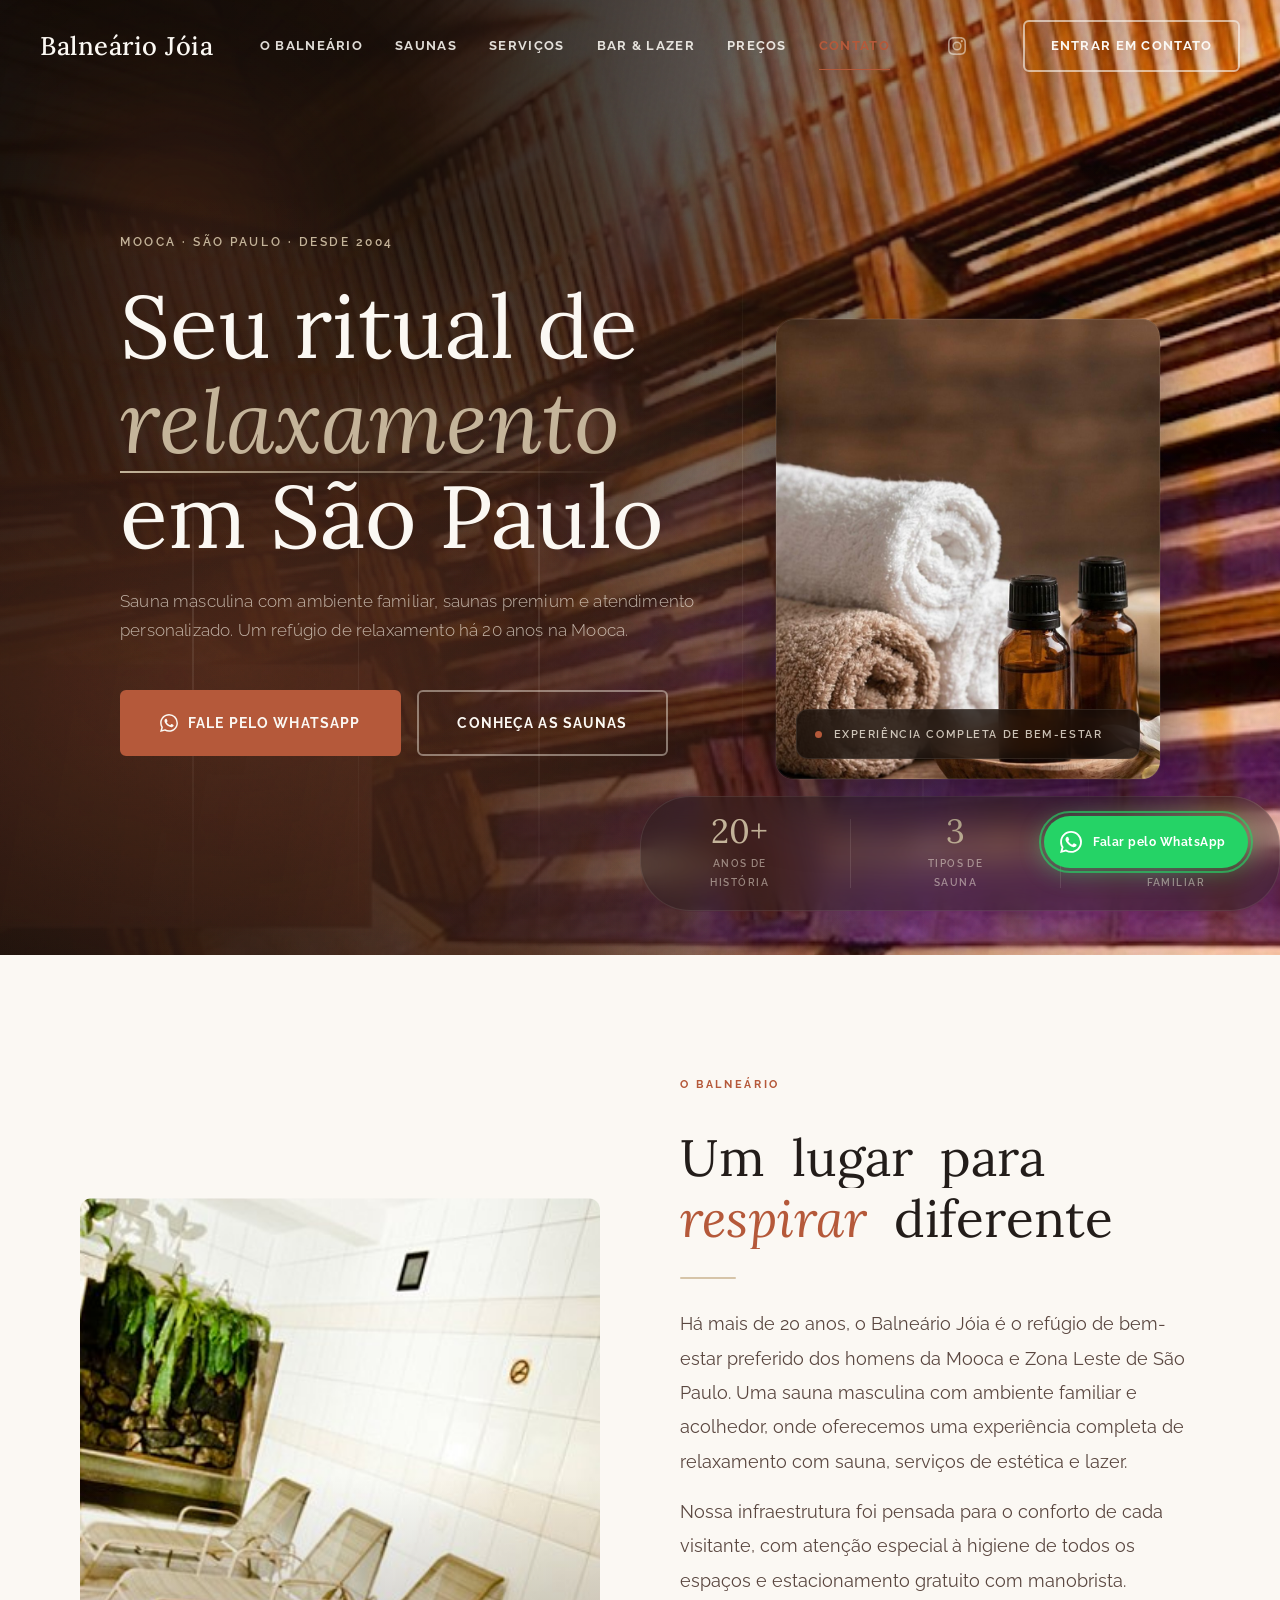
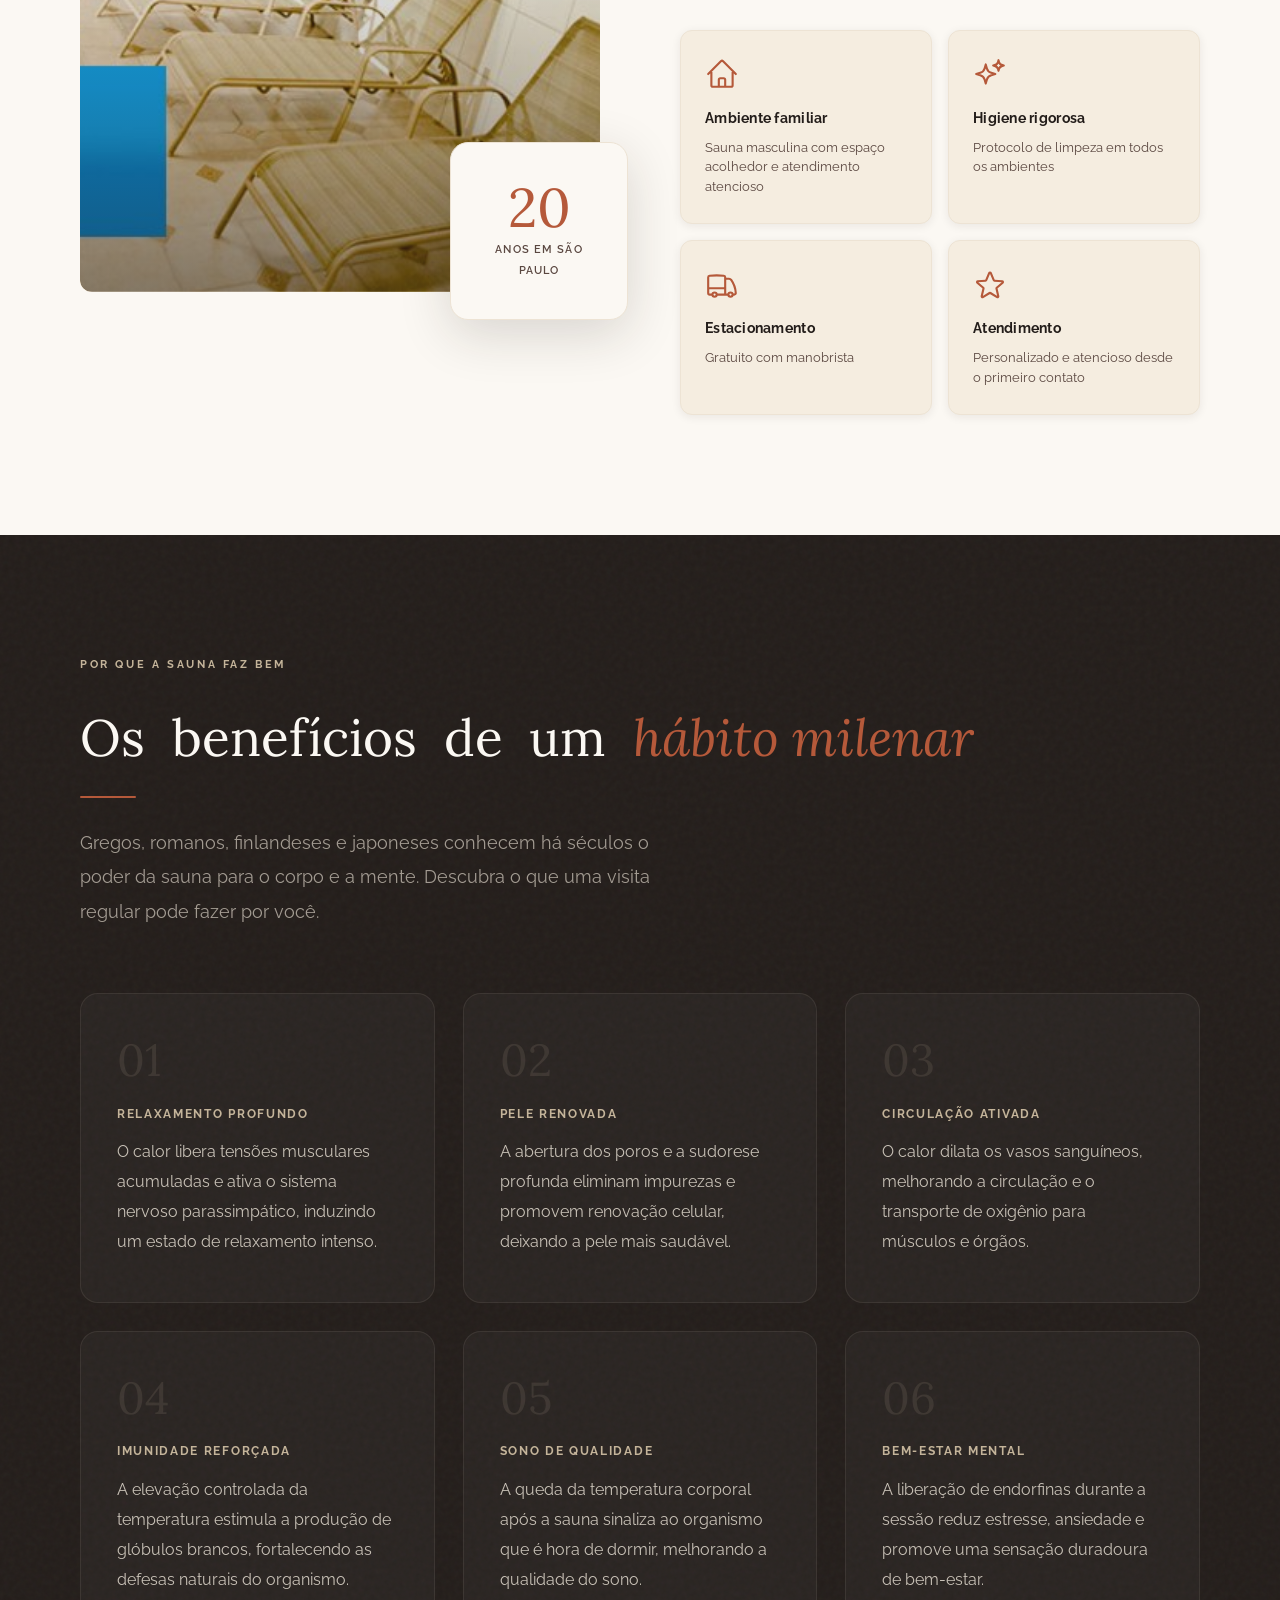
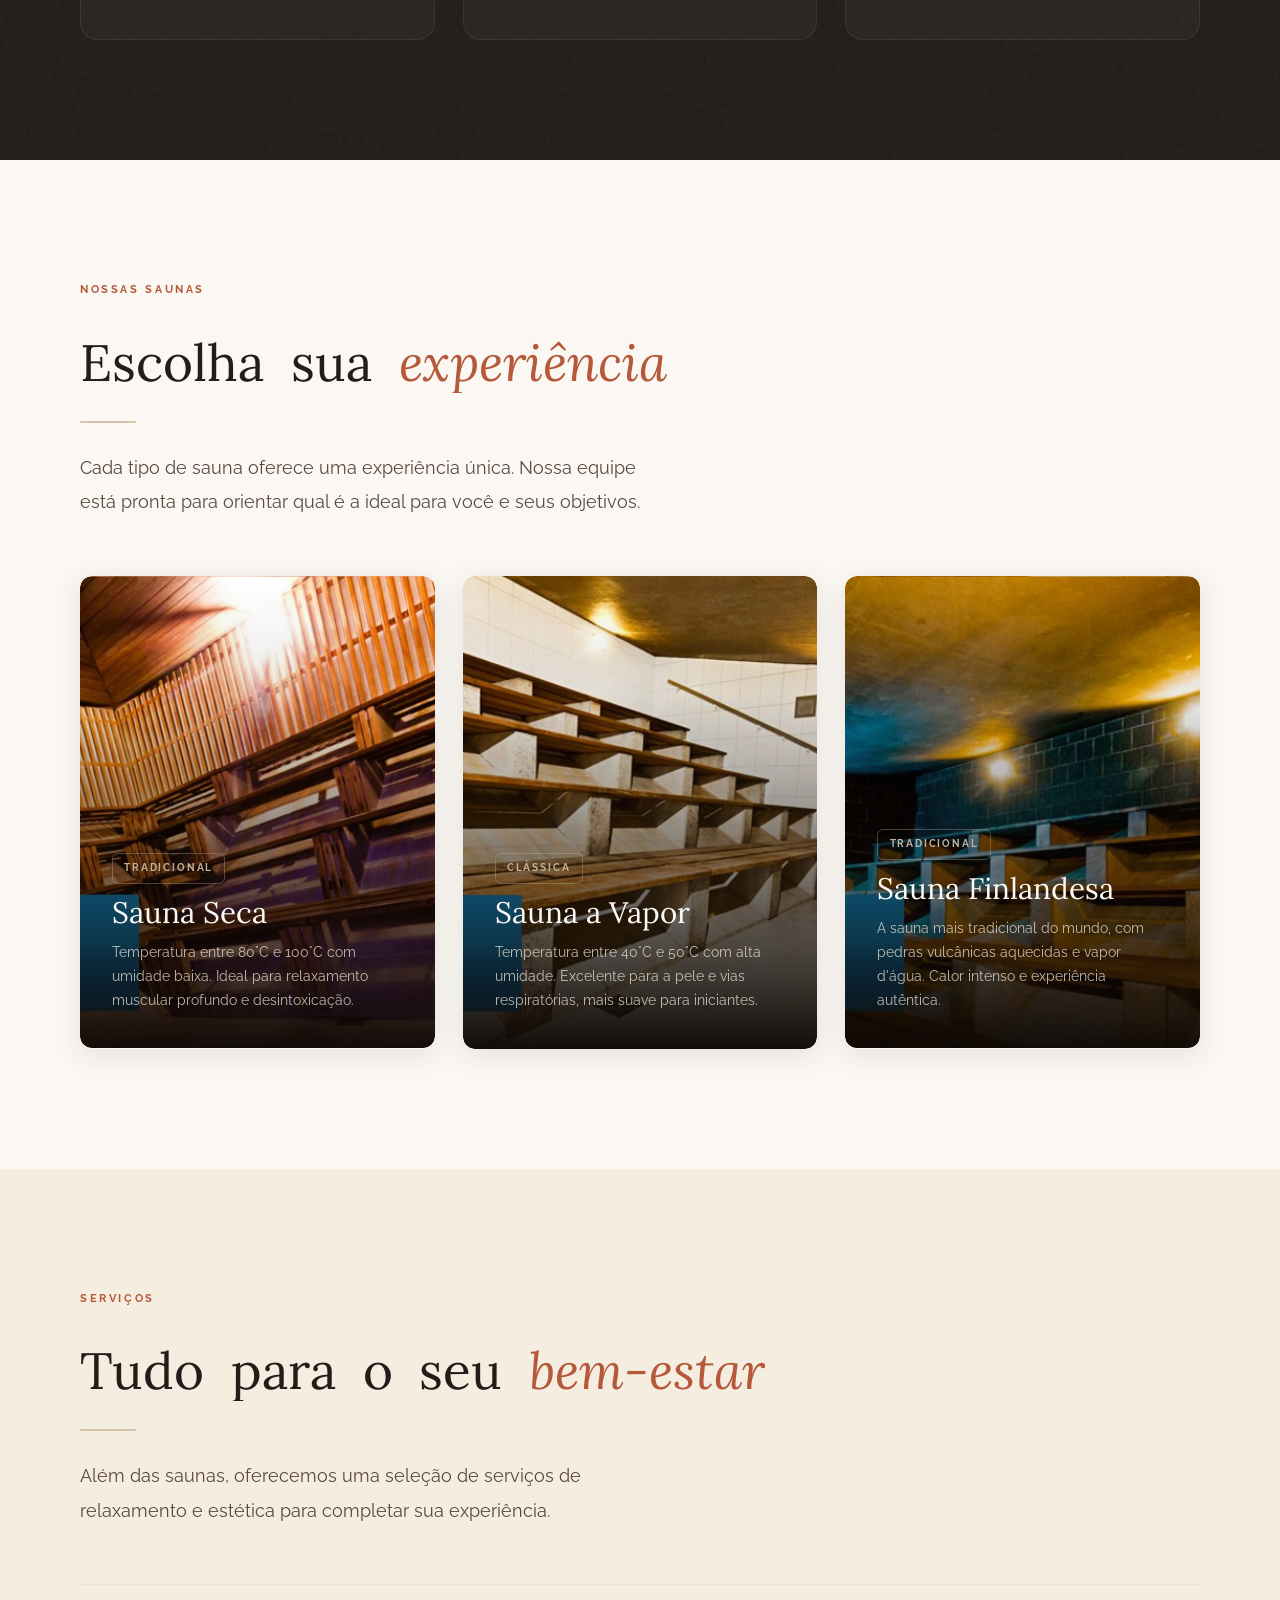
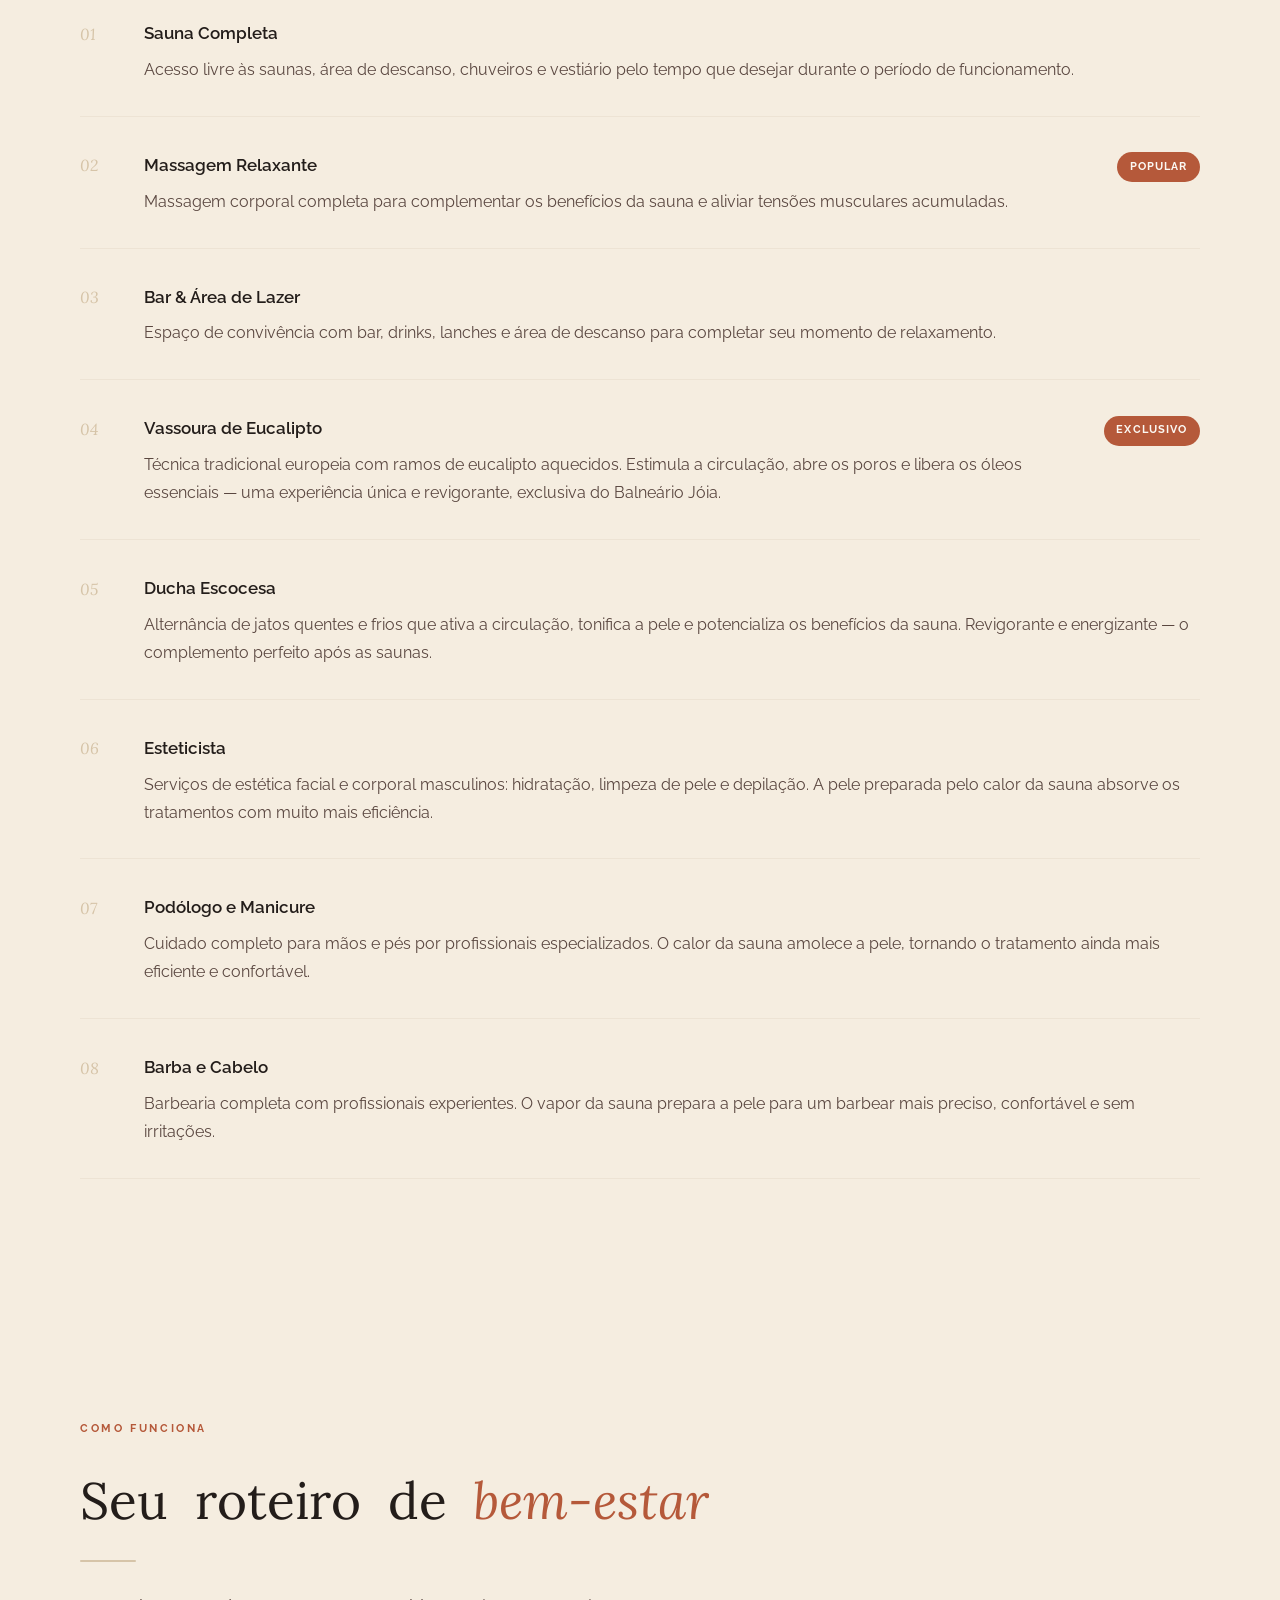
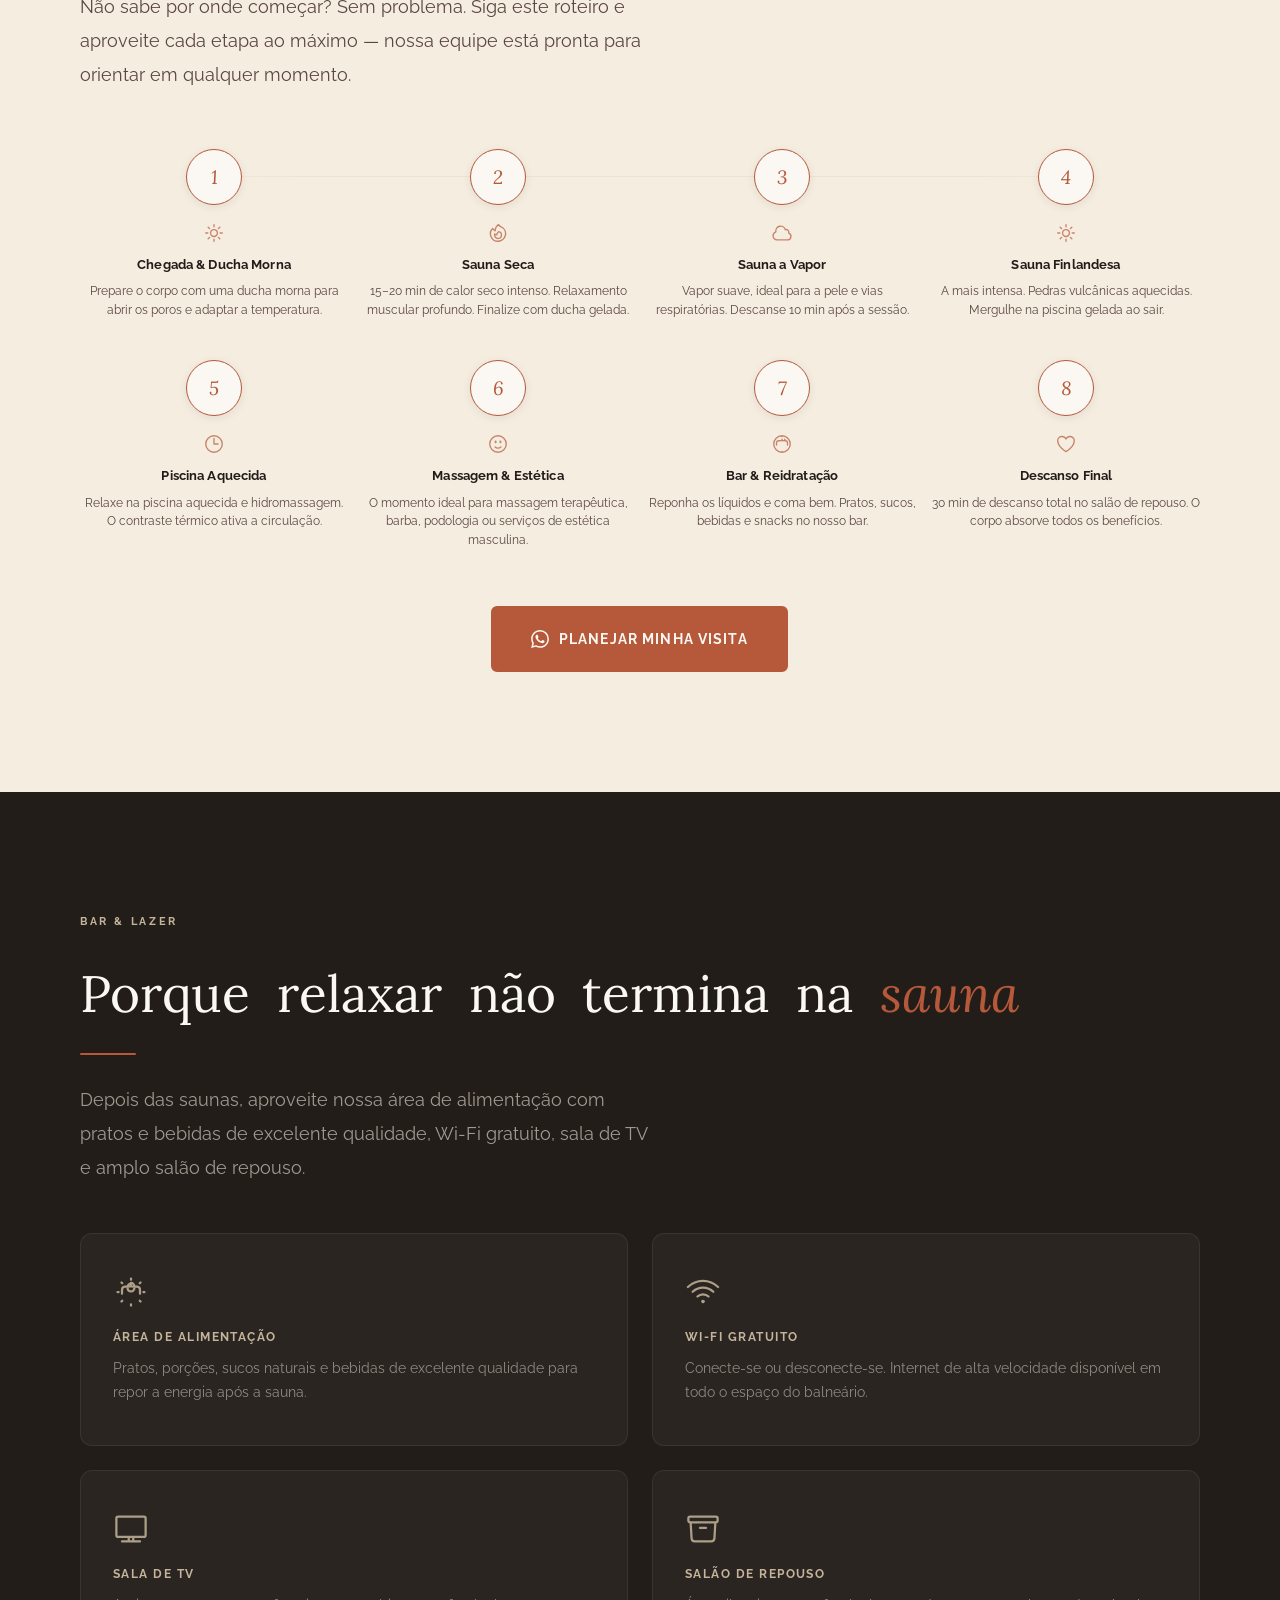
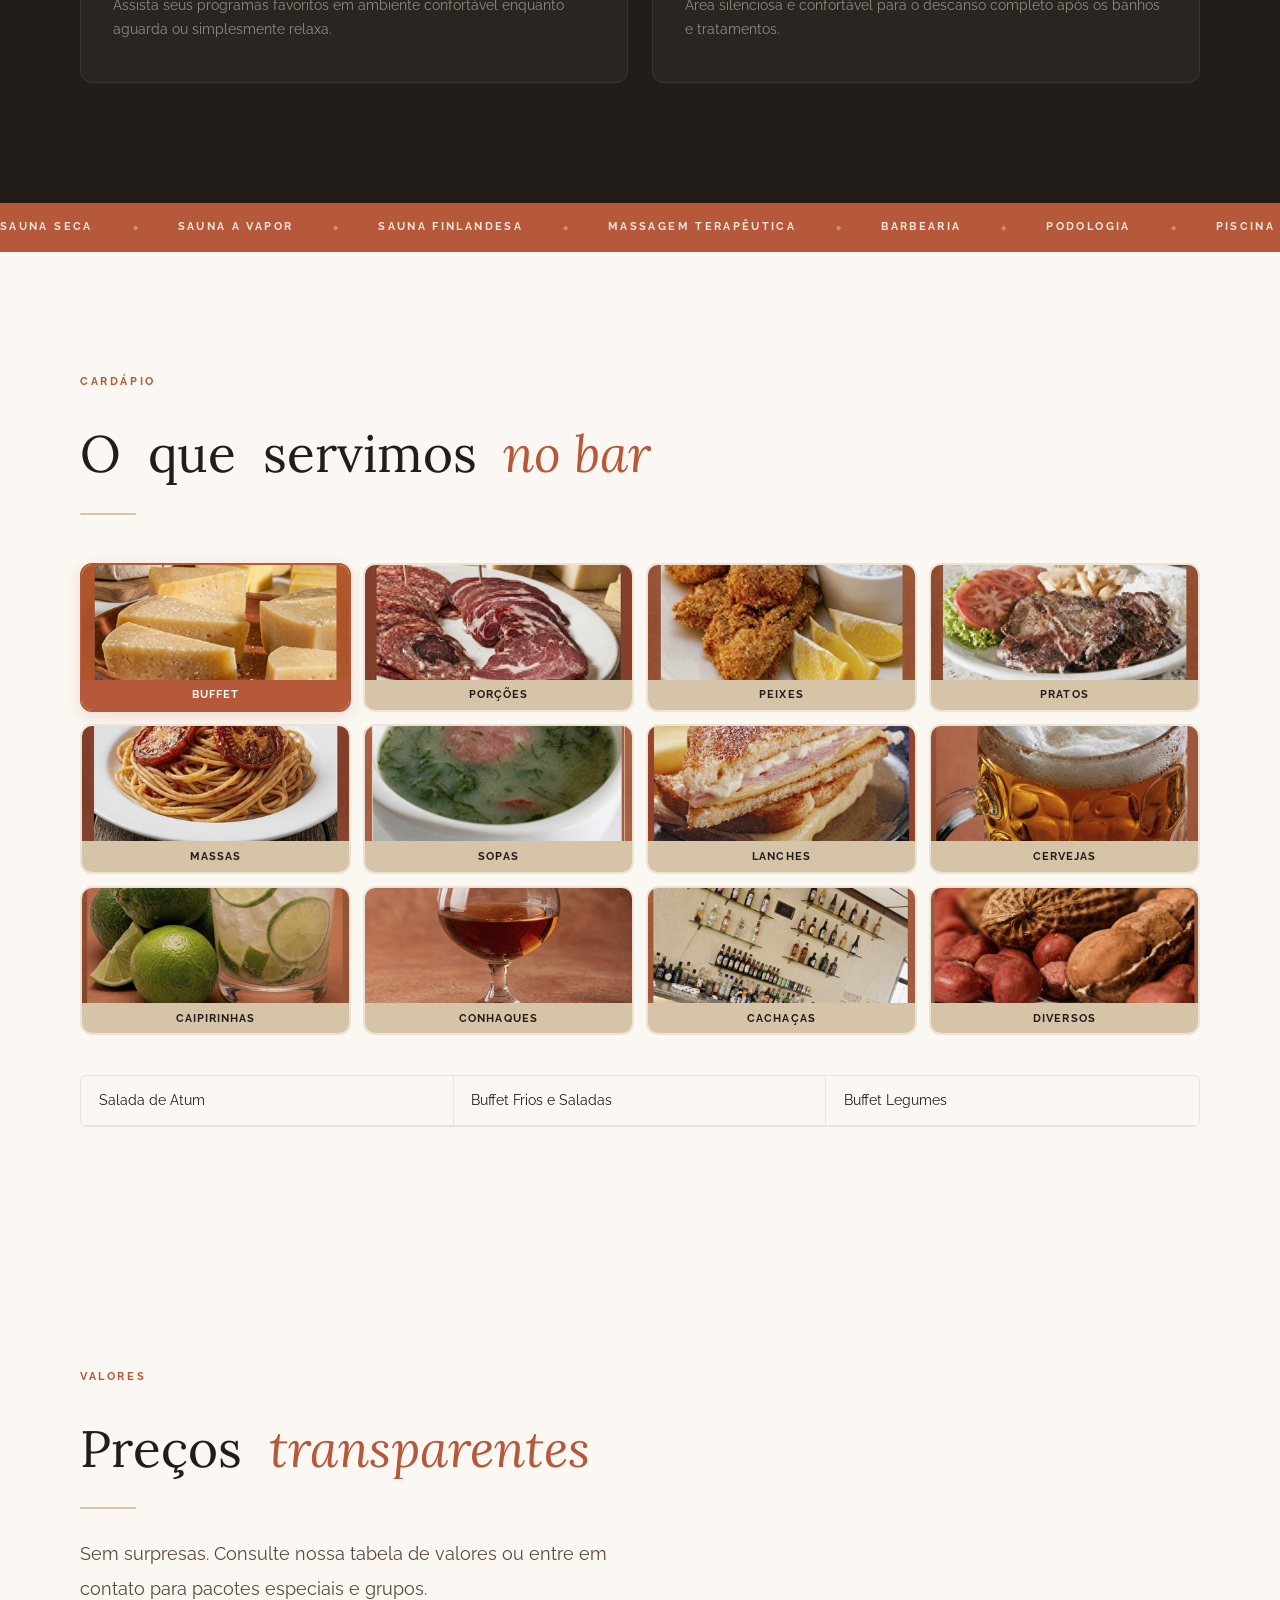
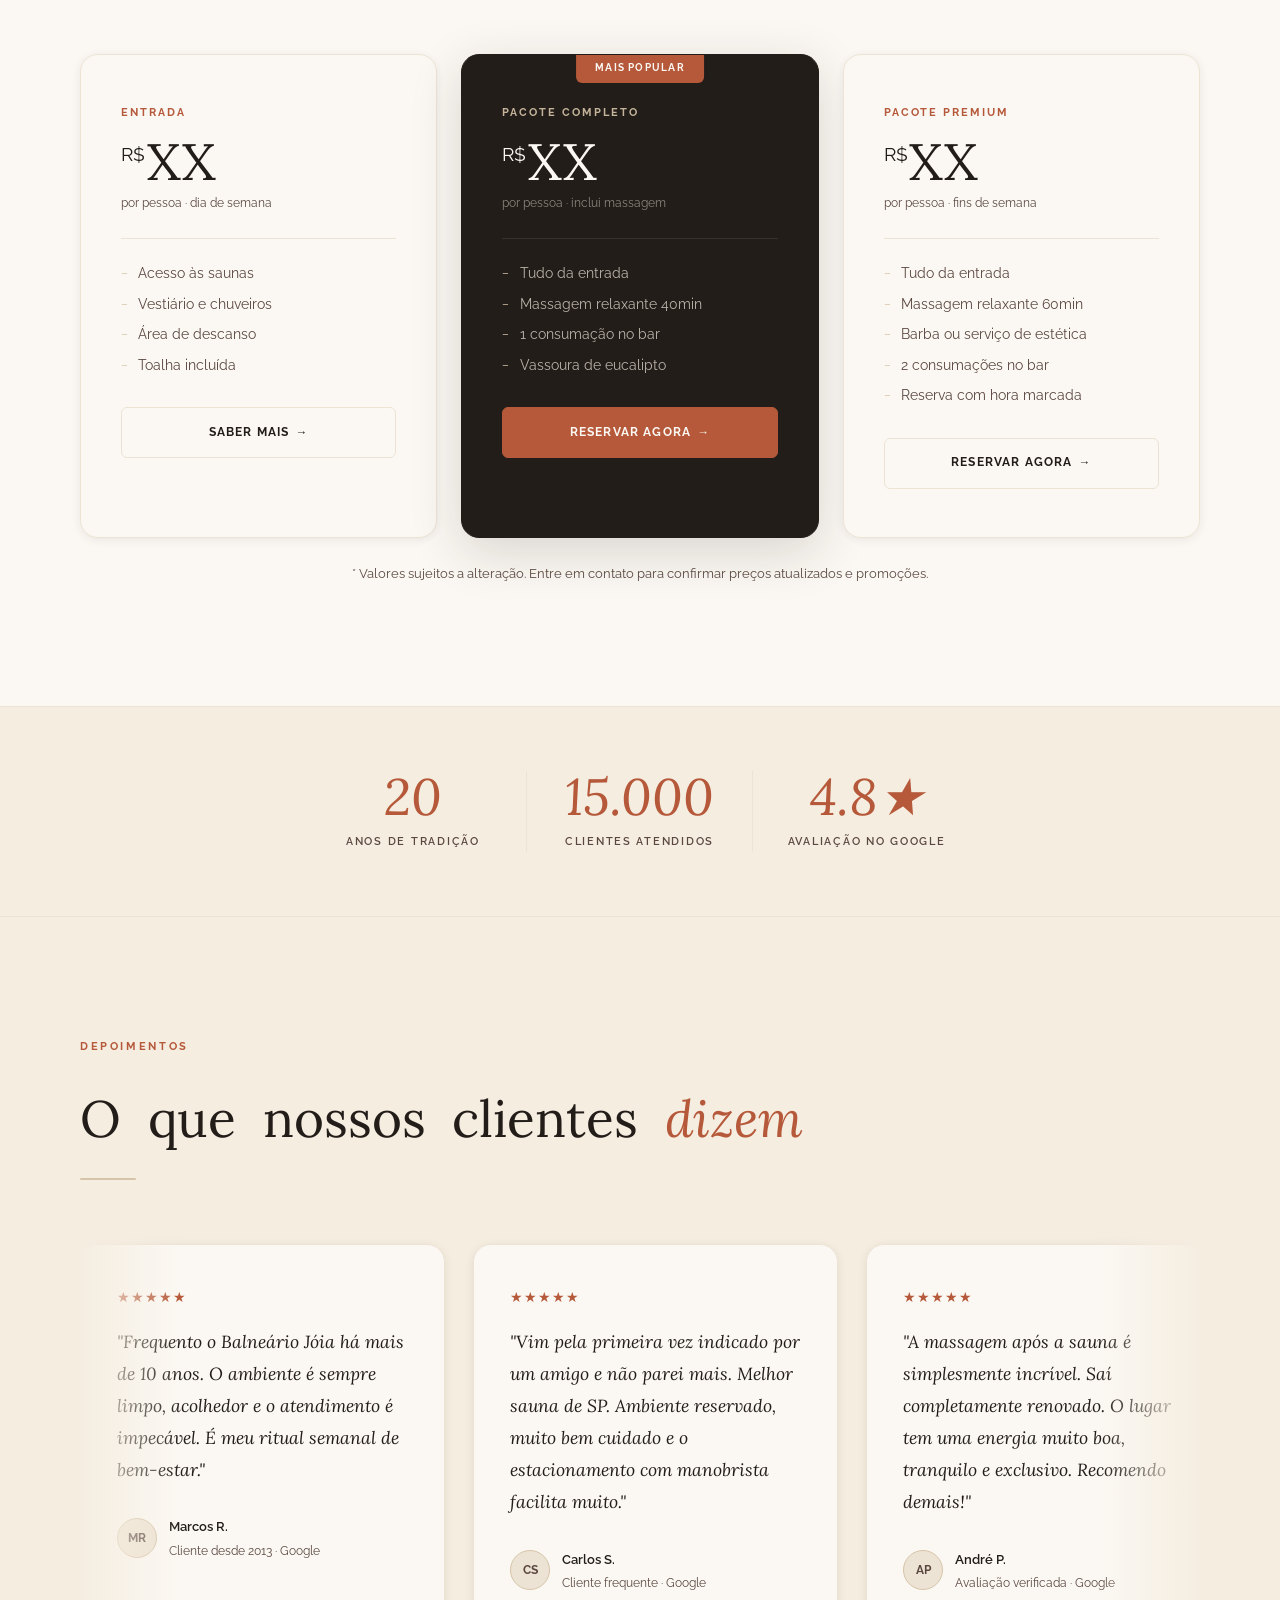
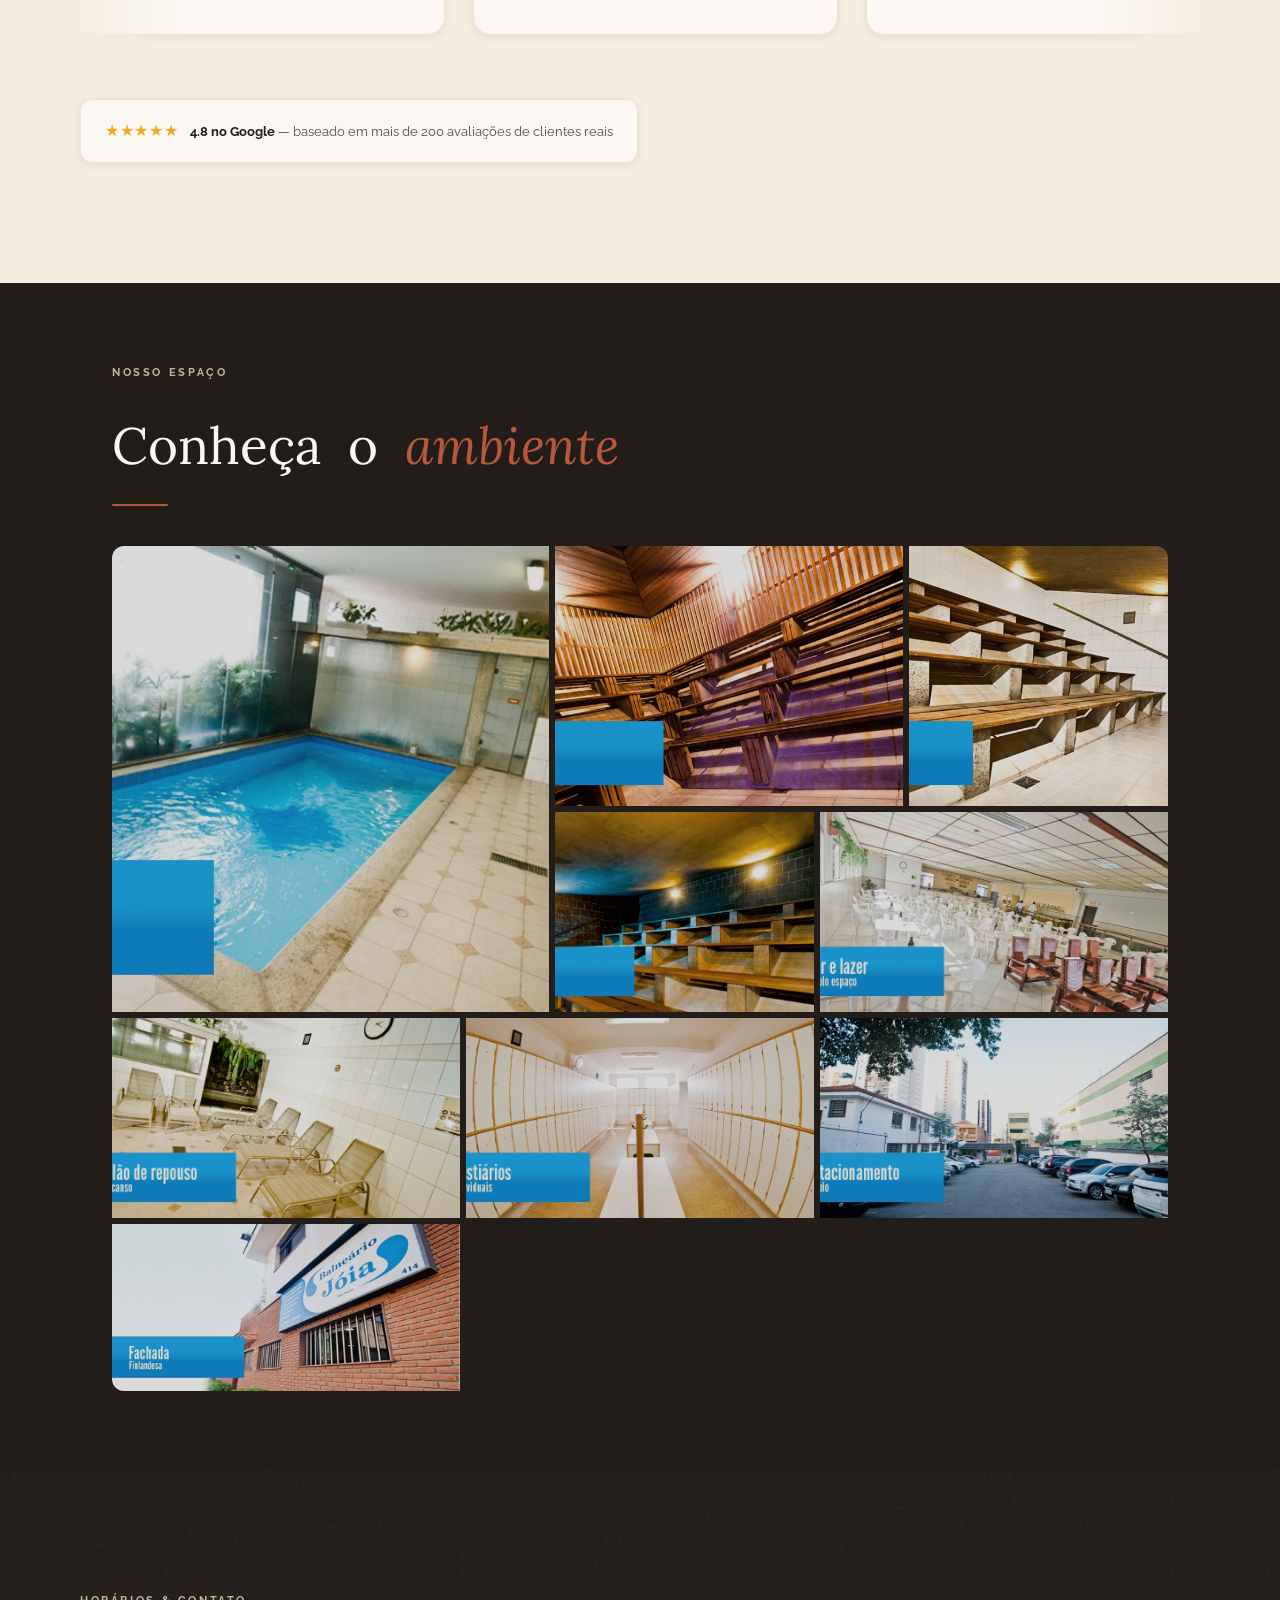
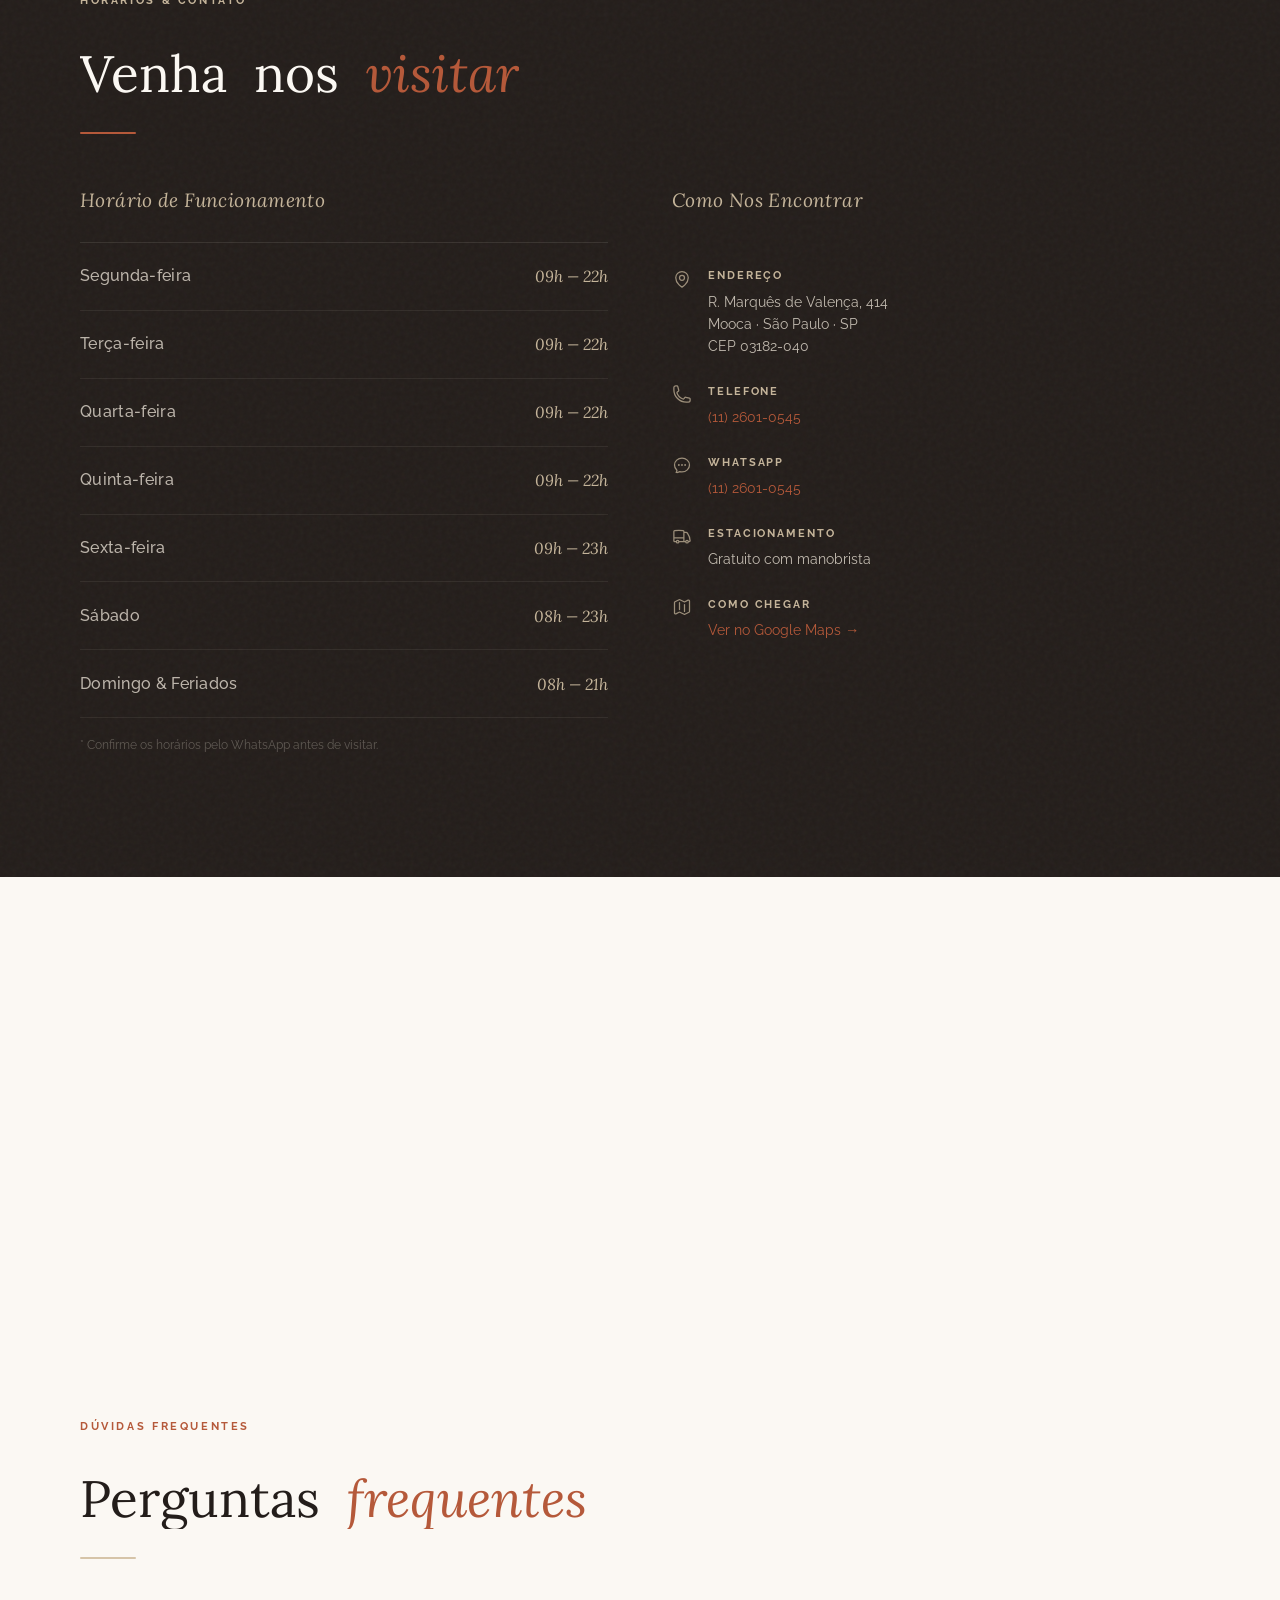
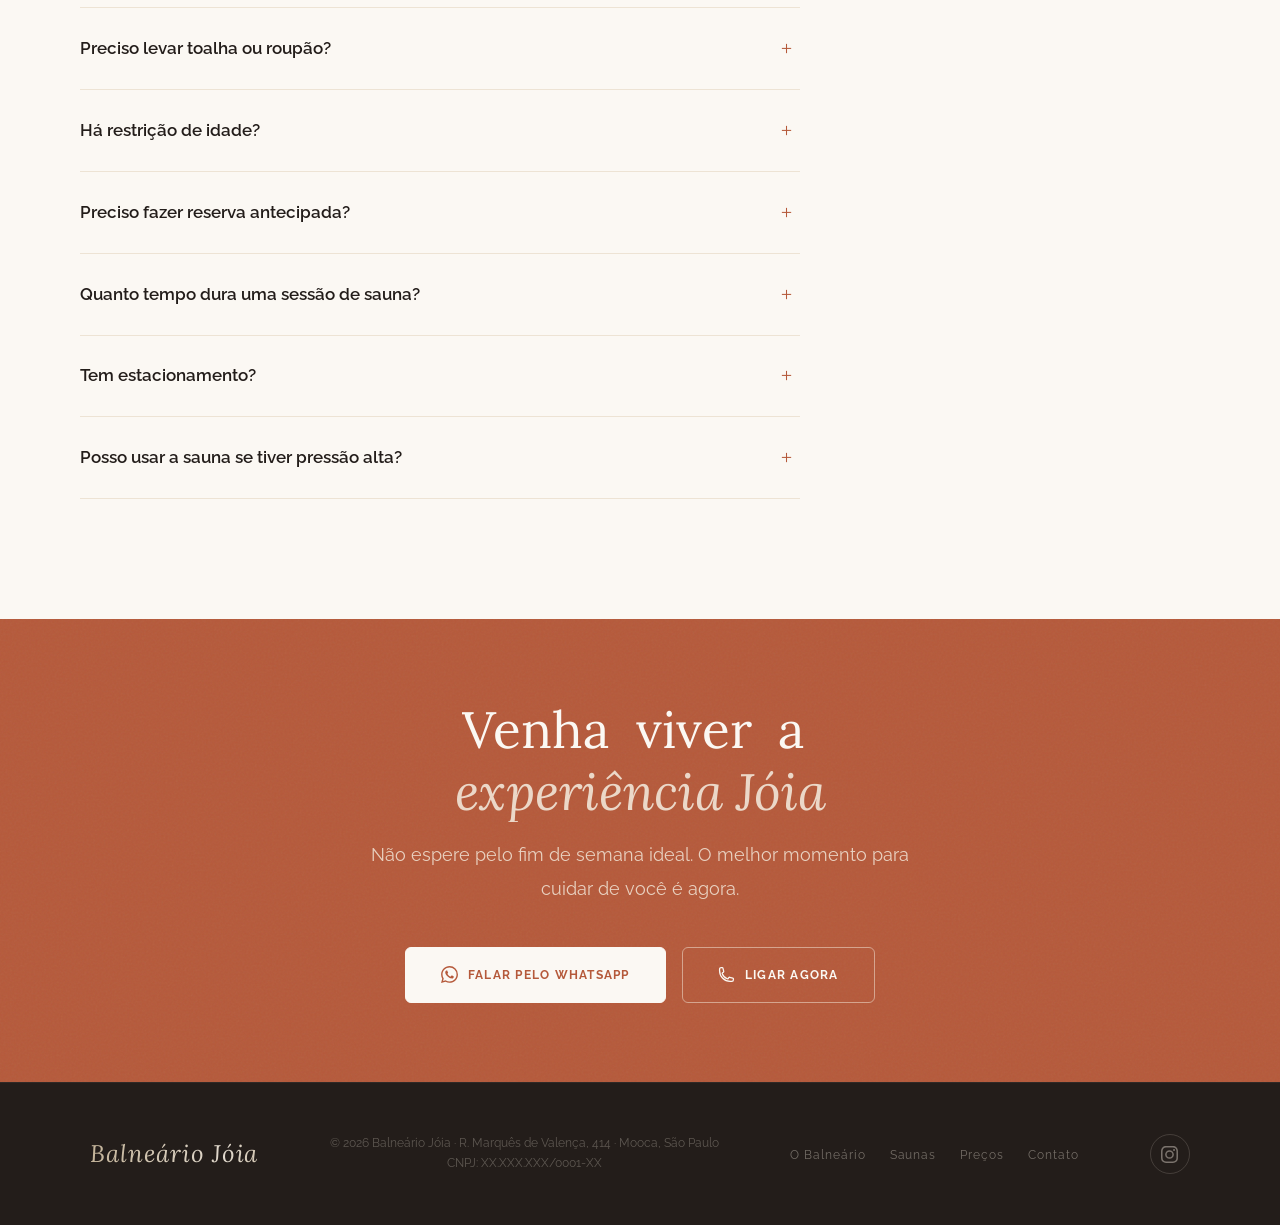
==== index.html @ 07c210ef "Melhorias visuais: Ken Burns, marquee, carrossel de depoimentos, texto rotativo, anel WhatsApp, tabs" ====
<!DOCTYPE html>
<html lang="pt-BR">
<head>
<meta charset="UTF-8">
<meta name="viewport" content="width=device-width, initial-scale=1.0">
<meta name="description" content="Balneário Jóia — há 20 anos o seu ritual de bem-estar em São Paulo. Sauna masculina, relaxamento e lazer em ambiente familiar na Mooca.">
<meta property="og:title" content="Balneário Jóia — Sauna & Bem-estar | Mooca, São Paulo">
<meta property="og:description" content="Há 20 anos o seu ritual de bem-estar em São Paulo. Sauna masculina, relaxamento e lazer em ambiente familiar na Mooca.">
<meta property="og:type" content="business.business">
<meta property="og:locale" content="pt_BR">
<meta property="og:image" content="img-sauna-seca-terracota.jpg">
<meta property="og:site_name" content="Balneário Jóia">
<meta name="twitter:card" content="summary_large_image">
<meta name="twitter:title" content="Balneário Jóia — Sauna & Bem-estar | Mooca, São Paulo">
<meta name="twitter:description" content="Há 20 anos o seu ritual de bem-estar em São Paulo. Sauna masculina, relaxamento e lazer em ambiente familiar na Mooca.">
<meta name="theme-color" content="#B5593A">
<meta name="keywords" content="sauna masculina São Paulo, balneário Mooca, sauna familiar SP, sauna zona leste, bem-estar São Paulo">
<title>Balneário Jóia — Sauna & Bem-estar | Mooca, São Paulo</title>

<link rel="preconnect" href="https://fonts.googleapis.com">
<link rel="preconnect" href="https://fonts.gstatic.com" crossorigin>
<link href="https://fonts.googleapis.com/css2?family=Lora:ital,wght@0,400;0,500;0,600;1,400;1,500&family=Raleway:wght@300;400;500;600;700&display=swap" rel="stylesheet">

<style>
  :root {
    --cream: #F5EDE0;
    --warm-white: #FBF8F3;
    --sand: #D6C4A8;
    --sand-light: #EDE3D4;
    --terracotta: #B5593A;
    --terracotta-dark: #8C3E24;
    --terracotta-soft: rgba(181,89,58,0.12);
    --charcoal: #231D1A;
    --muted: #5A4740;
    --stone: #C4B49A;
    --stone-light: #E8DDD0;
    --wood: #7A5C3E;
    --font-display: 'Lora', Georgia, serif;
    --font-body: 'Raleway', sans-serif;
    --radius-sm: 6px;
    --radius: 12px;
    --radius-lg: 18px;
    --radius-pill: 50px;
    --transition: 0.35s cubic-bezier(0.25, 0.46, 0.45, 0.94);
    --shadow-sm: 0 2px 10px rgba(35,29,26,0.08);
    --shadow-md: 0 6px 28px rgba(35,29,26,0.11);
    --shadow-lg: 0 14px 52px rgba(35,29,26,0.16);
    --shadow-warm: 0 4px 24px rgba(181,89,58,0.22);
  }

  *, *::before, *::after { box-sizing: border-box; margin: 0; padding: 0; }
  html { scroll-behavior: smooth; }

  body {
    font-family: var(--font-body);
    background: var(--warm-white);
    color: var(--charcoal);
    font-size: 17px;
    line-height: 1.88;
    overflow-x: hidden;
  }

  :focus-visible {
    outline: 3px solid var(--terracotta);
    outline-offset: 4px;
    border-radius: 4px;
    box-shadow: 0 0 0 6px rgba(181,89,58,0.18);
  }

  /* ── NAV ── */
  nav {
    position: fixed;
    top: 0; left: 0; right: 0;
    z-index: 100;
    padding: 1.25rem 2.5rem;
    display: flex;
    align-items: center;
    justify-content: space-between;
    transition: background var(--transition), box-shadow var(--transition);
  }
  nav.scrolled {
    background: rgba(251,248,243,0.97);
    backdrop-filter: blur(16px);
    -webkit-backdrop-filter: blur(16px);
    box-shadow: 0 1px 0 rgba(35,29,26,0.08), 0 4px 20px rgba(35,29,26,0.06);
  }
  .nav-logo {
    font-family: var(--font-display);
    font-size: 1.6rem;
    font-weight: 500;
    color: var(--warm-white);
    letter-spacing: 0.02em;
    text-decoration: none;
    transition: color var(--transition);
  }
  nav.scrolled .nav-logo { color: var(--charcoal); }
  .nav-links {
    display: flex;
    gap: 2rem;
    list-style: none;
  }
  .nav-links a {
    font-size: 0.82rem;
    font-weight: 700;
    letter-spacing: 0.1em;
    text-transform: uppercase;
    text-decoration: none;
    color: rgba(251,248,243,0.88);
    transition: color var(--transition);
    cursor: pointer;
    padding: 0.5rem 0;
    min-height: 44px;
    display: inline-flex;
    align-items: center;
  }
  nav.scrolled .nav-links a { color: var(--muted); }
  .nav-links a:hover { color: var(--terracotta); }
  /* Active section indicator */
  .nav-links a.nav-active { color: var(--terracotta) !important; }
  .nav-links a.nav-active::after { transform: scaleX(1) !important; transform-origin: left !important; }
  .nav-cta {
    font-size: 0.8rem;
    font-weight: 700;
    letter-spacing: 0.1em;
    text-transform: uppercase;
    text-decoration: none;
    padding: 0.75rem 1.6rem;
    border: 2px solid rgba(251,248,243,0.6);
    border-radius: var(--radius-sm);
    color: var(--warm-white);
    transition: all var(--transition);
    cursor: pointer;
    min-height: 48px;
    display: inline-flex;
    align-items: center;
  }
  nav.scrolled .nav-cta {
    border-color: var(--terracotta);
    color: var(--terracotta);
  }
  .nav-cta:hover {
    background: var(--terracotta);
    border-color: var(--terracotta);
    color: var(--warm-white) !important;
  }
  .nav-ig {
    display: flex;
    align-items: center;
    justify-content: center;
    color: rgba(245,240,232,0.55);
    transition: color var(--transition);
    text-decoration: none;
    width: 40px;
    height: 40px;
  }
  nav.scrolled .nav-ig { color: var(--muted); }
  .nav-ig:hover { color: var(--terracotta); }
  @media (max-width: 900px) { .nav-ig { display: none; } }
  .nav-hamburger {
    display: none;
    flex-direction: column;
    gap: 5px;
    cursor: pointer;
    background: none;
    border: none;
    padding: 8px;
    min-width: 44px;
    min-height: 44px;
    align-items: center;
    justify-content: center;
  }
  .nav-hamburger span {
    display: block;
    width: 22px;
    height: 1.5px;
    background: var(--warm-white);
    transition: background var(--transition);
    border-radius: 2px;
  }
  nav.scrolled .nav-hamburger span { background: var(--charcoal); }

  /* ── HERO ── */
  .hero {
    position: relative;
    min-height: 100dvh;
    display: flex;
    align-items: center;
    justify-content: center;
    overflow: hidden;
    background: var(--charcoal);
  }
  /* Two-column hero layout */
  .hero-inner {
    position: relative;
    z-index: 2;
    width: 100%;
    max-width: 1120px;
    margin: 0 auto;
    padding: 7rem 2.5rem 5rem;
    display: grid;
    grid-template-columns: 1fr 360px;
    gap: 2rem;
    align-items: flex-end;
  }
  /* Floating image card */
  .hero-visual-card {
    position: relative;
    border-radius: var(--radius-lg);
    overflow: hidden;
    box-shadow:
      0 24px 64px rgba(0,0,0,0.45),
      0 0 0 1px rgba(245,237,224,0.07);
    animation: fadeUp 1.2s 0.6s ease both;
    height: 460px;
    flex-shrink: 0;
    opacity: 0.82;
    margin-left: -1.5rem;
    margin-bottom: -1.5rem;
    transition: opacity var(--transition);
  }
  .hero-visual-card:hover { opacity: 0.95; }
  .hero-visual-card img {
    width: 100%;
    height: 100%;
    object-fit: cover;
    object-position: center;
    display: block;
    transition: transform 0.8s ease;
  }
  .hero-visual-card:hover img { transform: scale(1.04); }
  .hero-visual-card::after {
    content: '';
    position: absolute;
    inset: 0;
    border: 1px solid rgba(245,237,224,0.08);
    border-radius: var(--radius-lg);
    pointer-events: none;
    z-index: 1;
  }
  .hero-card-label {
    position: absolute;
    bottom: 1.25rem;
    left: 1.25rem;
    right: 1.25rem;
    padding: 0.85rem 1.1rem;
    background: rgba(18,11,7,0.75);
    backdrop-filter: blur(14px);
    -webkit-backdrop-filter: blur(14px);
    border-radius: var(--radius);
    border: 1px solid rgba(245,237,224,0.1);
    z-index: 2;
    display: flex;
    align-items: center;
    gap: 0.75rem;
  }
  .hero-card-dot {
    width: 7px;
    height: 7px;
    border-radius: 50%;
    background: var(--terracotta);
    flex-shrink: 0;
    animation: dotPulse 2.2s ease-in-out infinite;
  }
  @keyframes dotPulse {
    0%, 100% { opacity: 1; transform: scale(1); }
    50%       { opacity: 0.5; transform: scale(0.75); }
  }
  .hero-card-text {
    font-size: 0.7rem;
    font-weight: 600;
    letter-spacing: 0.14em;
    text-transform: uppercase;
    color: rgba(245,237,224,0.8);
    font-family: var(--font-body);
  }
  @media (max-width: 900px) {
    .hero-inner {
      grid-template-columns: 1fr;
      padding: 7rem 1.5rem 5rem;
      gap: 2.5rem;
    }
    .hero-visual-card { height: 300px; }
  }
  @media (max-width: 600px) {
    .hero-visual-card { display: none; }
  }
  .hero-bg {
    position: absolute;
    inset: 0;
    overflow: hidden;
  }
  .hero-bg::after {
    content: '';
    position: absolute;
    inset: 0;
    background:
      radial-gradient(ellipse at 18% 70%, rgba(181,89,58,0.32) 0%, transparent 50%),
      linear-gradient(100deg,
        rgba(14,9,6,0.97) 0%,
        rgba(22,15,10,0.92) 30%,
        rgba(30,20,14,0.75) 50%,
        rgba(30,20,14,0.35) 68%,
        rgba(20,14,10,0.15) 82%,
        transparent 100%
      );
  }
  /* Grain texture */
  .hero-bg::before {
    content: '';
    position: absolute;
    inset: 0;
    background-image: url("data:image/svg+xml,%3Csvg viewBox='0 0 256 256' xmlns='http://www.w3.org/2000/svg'%3E%3Cfilter id='n'%3E%3CfeTurbulence type='fractalNoise' baseFrequency='0.85' numOctaves='4' stitchTiles='stitch'/%3E%3C/filter%3E%3Crect width='100%25' height='100%25' filter='url(%23n)'/%3E%3C/svg%3E");
    opacity: 0.06;
    z-index: 2;
    pointer-events: none;
    mix-blend-mode: overlay;
  }
  /* Steam effect */
  .steam-wrap {
    position: absolute;
    inset: 0;
    pointer-events: none;
    overflow: hidden;
  }
  .steam-line {
    position: absolute;
    bottom: 0;
    width: 1px;
    background: linear-gradient(to top, transparent, rgba(245,237,224,0.06) 40%, rgba(245,237,224,0.11) 70%, transparent);
    animation: riseUp 8s ease-in-out infinite;
    transform-origin: bottom center;
  }
  .steam-line:nth-child(1)  { left: 15%; height: 55vh; animation-delay: 0s;   animation-duration: 9s;  width: 2px; }
  .steam-line:nth-child(2)  { left: 28%; height: 70vh; animation-delay: 1.5s; animation-duration: 11s; }
  .steam-line:nth-child(3)  { left: 42%; height: 60vh; animation-delay: 3s;   animation-duration: 8s;  width: 2px; }
  .steam-line:nth-child(4)  { left: 58%; height: 80vh; animation-delay: 0.5s; animation-duration: 12s; }
  .steam-line:nth-child(5)  { left: 72%; height: 50vh; animation-delay: 2s;   animation-duration: 10s; width: 2px; }
  .steam-line:nth-child(6)  { left: 85%; height: 65vh; animation-delay: 4s;   animation-duration: 9s; }
  @keyframes riseUp {
    0%   { opacity: 0; transform: translateY(0) scaleX(1); }
    20%  { opacity: 1; }
    80%  { opacity: 0.4; transform: translateY(-80%) scaleX(2.5); }
    100% { opacity: 0; transform: translateY(-100%) scaleX(3); }
  }
  .hero-content {
    position: relative;
    z-index: 2;
    text-align: left;
    padding: 0;
    max-width: 600px;
    animation: fadeUp 1.2s ease both;
  }
  @keyframes fadeUp {
    from { opacity: 0; transform: translateY(30px); }
    to   { opacity: 1; transform: translateY(0); }
  }
  .hero-eyebrow {
    font-family: var(--font-body);
    font-size: 0.72rem;
    font-weight: 600;
    letter-spacing: 0.22em;
    text-transform: uppercase;
    color: var(--stone);
    margin-bottom: 1.5rem;
    animation: fadeUp 1.2s 0.2s ease both;
  }
  .hero-title {
    font-family: var(--font-display);
    font-size: clamp(3rem, 8vw, 5.5rem);
    font-weight: 400;
    line-height: 1.08;
    color: var(--warm-white);
    margin-bottom: 1.5rem;
    animation: fadeUp 1.2s 0.35s ease both;
  }
  .hero-title em {
    font-style: italic;
    color: var(--stone);
  }
  .hero-subtitle {
    font-size: 1.05rem;
    font-weight: 300;
    color: rgba(245,237,224,0.72);
    margin-bottom: 2.75rem;
    letter-spacing: 0.01em;
    line-height: 1.75;
    animation: fadeUp 1.2s 0.5s ease both;
  }
  .hero-actions {
    display: flex;
    gap: 1rem;
    justify-content: flex-start;
    flex-wrap: wrap;
    animation: fadeUp 1.2s 0.65s ease both;
  }
  .btn-primary {
    display: inline-flex;
    align-items: center;
    gap: 0.6rem;
    padding: 1.1rem 2.4rem;
    min-height: 56px;
    background: var(--terracotta);
    color: var(--warm-white);
    font-family: var(--font-body);
    font-size: 0.88rem;
    font-weight: 700;
    letter-spacing: 0.08em;
    text-transform: uppercase;
    text-decoration: none;
    transition: all var(--transition);
    border: 2px solid var(--terracotta);
    border-radius: var(--radius-sm);
    cursor: pointer;
  }
  .btn-primary:hover {
    background: var(--terracotta-dark);
    border-color: var(--terracotta-dark);
    transform: translateY(-2px);
    box-shadow: var(--shadow-warm);
  }
  .btn-ghost {
    display: inline-flex;
    align-items: center;
    gap: 0.6rem;
    padding: 1.1rem 2.4rem;
    min-height: 56px;
    background: transparent;
    color: var(--warm-white);
    font-family: var(--font-body);
    font-size: 0.88rem;
    font-weight: 700;
    letter-spacing: 0.08em;
    text-transform: uppercase;
    text-decoration: none;
    border: 2px solid rgba(245,237,224,0.45);
    border-radius: var(--radius-sm);
    transition: all var(--transition);
    cursor: pointer;
  }
  .btn-ghost:hover {
    background: rgba(245,237,224,0.1);
    border-color: rgba(245,237,224,0.65);
    transform: translateY(-2px);
  }
  .hero-stats {
    position: absolute;
    bottom: 2.75rem;
    left: 50%;
    transform: translateX(-50%);
    display: flex;
    gap: 3.5rem;
    animation: fadeUp 1.2s 0.8s ease both;
    background: rgba(35,29,26,0.35);
    backdrop-filter: blur(14px);
    -webkit-backdrop-filter: blur(14px);
    border: 1px solid rgba(245,237,224,0.1);
    border-radius: var(--radius-pill);
    padding: 1.1rem 2.75rem;
  }
  .hero-stat { text-align: center; }
  .hero-stat-num {
    font-family: var(--font-display);
    font-size: 2.1rem;
    font-weight: 400;
    color: var(--stone);
    display: block;
    line-height: 1;
  }
  .hero-stat-label {
    font-size: 0.64rem;
    font-weight: 600;
    letter-spacing: 0.14em;
    text-transform: uppercase;
    color: rgba(245,237,224,0.5);
    display: block;
    margin-top: 0.4rem;
  }
  .hero-divider {
    width: 1px;
    background: rgba(245,237,224,0.12);
    align-self: stretch;
    margin: 0.3rem 0;
  }

  /* ── SECTIONS ── */
  section { padding: 7.5rem 2rem; }
  .container { max-width: 1120px; margin: 0 auto; }
  .section-label {
    font-size: 0.68rem;
    font-weight: 700;
    letter-spacing: 0.24em;
    text-transform: uppercase;
    color: var(--terracotta);
    margin-bottom: 1.25rem;
    display: block;
  }
  .section-title {
    font-family: var(--font-display);
    font-size: clamp(2.1rem, 4.2vw, 3.2rem);
    font-weight: 400;
    line-height: 1.14;
    color: var(--charcoal);
    margin-bottom: 1.75rem;
  }
  .section-title em { font-style: italic; color: var(--terracotta); }
  .section-body {
    font-size: 1.1rem;
    font-weight: 400;
    color: var(--muted);
    max-width: 580px;
    line-height: 1.95;
  }
  .divider {
    width: 56px;
    height: 2px;
    background: var(--sand);
    margin: 1.75rem 0;
    border-radius: 2px;
  }

  /* ── SOBRE ── */
  .sobre-grid {
    display: grid;
    grid-template-columns: 1fr 1fr;
    gap: 5rem;
    align-items: center;
  }
  .sobre-visual { position: relative; }
  .sobre-frame {
    width: 100%;
    aspect-ratio: 3/4;
    background-image: url('img-repouso.png');
    background-size: cover;
    background-position: center;
    position: relative;
    overflow: hidden;
    border-radius: var(--radius);
  }
  .sobre-frame::before {
    content: '';
    position: absolute;
    inset: 0;
    background: linear-gradient(to bottom, transparent 40%, rgba(35,29,26,0.5) 100%);
    border-radius: var(--radius);
  }
  .sobre-accent {
    position: absolute;
    bottom: -1.75rem;
    right: -1.75rem;
    width: 178px;
    height: 178px;
    background: var(--warm-white);
    border: 1px solid var(--sand-light);
    border-radius: var(--radius-lg);
    box-shadow: var(--shadow-lg);
    display: flex;
    align-items: center;
    justify-content: center;
    flex-direction: column;
    gap: 0.3rem;
    text-align: center;
    padding: 1.75rem;
  }
  .sobre-accent-num {
    font-family: var(--font-display);
    font-size: 3.4rem;
    font-weight: 400;
    color: var(--terracotta);
    line-height: 1;
  }
  .sobre-accent-text {
    font-size: 0.7rem;
    font-weight: 600;
    letter-spacing: 0.1em;
    text-transform: uppercase;
    color: var(--muted);
  }
  .sobre-pillars {
    display: grid;
    grid-template-columns: 1fr 1fr;
    gap: 1rem;
    margin-top: 2.5rem;
  }
  .pillar {
    padding: 1.65rem 1.5rem;
    border: 1px solid var(--sand-light);
    border-radius: var(--radius);
    background: var(--cream);
    box-shadow: var(--shadow-sm);
    transition: border-color var(--transition), box-shadow var(--transition), transform var(--transition);
  }
  .pillar:hover {
    border-color: var(--sand);
    box-shadow: var(--shadow-md);
    transform: translateY(-3px);
  }
  .pillar-icon {
    width: 34px;
    height: 34px;
    color: var(--terracotta);
    margin-bottom: 0.9rem;
  }
  .pillar-icon svg { width: 100%; height: 100%; }
  .pillar-title {
    font-size: 0.85rem;
    font-weight: 700;
    letter-spacing: 0.02em;
    color: var(--charcoal);
    margin-bottom: 0.4rem;
  }
  .pillar-desc {
    font-size: 0.8rem;
    color: var(--muted);
    line-height: 1.55;
  }

  /* ── BENEFÍCIOS ── */
  .beneficios { background: var(--charcoal); position: relative; overflow: hidden; }
  .beneficios::before {
    content: '';
    position: absolute;
    inset: 0;
    background-image: url("data:image/svg+xml,%3Csvg viewBox='0 0 256 256' xmlns='http://www.w3.org/2000/svg'%3E%3Cfilter id='n'%3E%3CfeTurbulence type='fractalNoise' baseFrequency='0.85' numOctaves='4' stitchTiles='stitch'/%3E%3C/filter%3E%3Crect width='100%25' height='100%25' filter='url(%23n)'/%3E%3C/svg%3E");
    opacity: 0.04;
    pointer-events: none;
  }
  .beneficios .section-title { color: var(--warm-white); }
  .beneficios .section-body { color: rgba(245,237,224,0.6); }
  .beneficios .divider { background: var(--terracotta); }
  .ben-grid {
    display: grid;
    grid-template-columns: repeat(3, 1fr);
    gap: 1.75rem;
    margin-top: 4rem;
  }
  .ben-item {
    padding: 2.75rem 2.25rem;
    border: 1px solid rgba(245,237,224,0.08);
    border-radius: var(--radius-lg);
    background: rgba(255,255,255,0.03);
    transition: background var(--transition), border-color var(--transition), transform var(--transition);
  }
  .ben-item:hover {
    background: rgba(255,255,255,0.065);
    border-color: rgba(245,237,224,0.16);
    transform: translateY(-3px);
  }
  .ben-num {
    font-family: var(--font-display);
    font-size: 2.8rem;
    color: rgba(196,180,154,0.13);
    line-height: 1;
    margin-bottom: 1.25rem;
  }
  .ben-title {
    font-size: 0.75rem;
    font-weight: 700;
    letter-spacing: 0.14em;
    color: var(--stone);
    margin-bottom: 0.75rem;
    text-transform: uppercase;
  }
  .ben-desc {
    font-size: 1rem;
    color: rgba(245,237,224,0.78);
    line-height: 1.88;
  }

  /* ── SAUNAS ── */
  .saunas-grid {
    display: grid;
    grid-template-columns: repeat(3, 1fr);
    gap: 1.75rem;
    margin-top: 3.5rem;
  }
  .sauna-card {
    position: relative;
    overflow: hidden;
    cursor: pointer;
    border-radius: var(--radius);
    box-shadow: var(--shadow-md);
  }
  .sauna-visual {
    aspect-ratio: 3/4;
    position: relative;
    overflow: hidden;
    border-radius: var(--radius);
  }
  .sauna-bg {
    position: absolute;
    inset: 0;
    transition: transform 0.65s ease;
    border-radius: var(--radius);
  }
  .sauna-card:hover .sauna-bg { transform: scale(1.05); }
  .sauna-bg-seca {
    background-image: url('img-sauna-seca.png');
    background-size: cover;
    background-position: center;
  }
  .sauna-bg-vapor {
    background-image: url('img-sauna-vapor.png');
    background-size: cover;
    background-position: center;
  }
  .sauna-bg-infra {
    background-image: url('img-sauna-finlandesa.png');
    background-size: cover;
    background-position: center;
  }
  .sauna-overlay {
    position: absolute;
    inset: 0;
    background: linear-gradient(to top, rgba(12,7,4,0.97) 0%, rgba(12,7,4,0.45) 45%, rgba(12,7,4,0.08) 75%, transparent 100%);
    border-radius: var(--radius);
  }
  .sauna-content {
    position: absolute;
    bottom: 0; left: 0; right: 0;
    padding: 2.25rem 2rem;
  }
  .sauna-tag {
    display: inline-block;
    font-size: 0.63rem;
    font-weight: 700;
    letter-spacing: 0.18em;
    text-transform: uppercase;
    color: var(--stone);
    border: 1px solid rgba(196,180,154,0.35);
    padding: 0.3rem 0.7rem;
    margin-bottom: 0.75rem;
    border-radius: var(--radius-sm);
  }
  .sauna-name {
    font-family: var(--font-display);
    font-size: 1.85rem;
    font-weight: 400;
    color: var(--warm-white);
    line-height: 1.12;
    margin-bottom: 0.75rem;
  }
  .sauna-desc {
    font-size: 0.88rem;
    color: rgba(245,237,224,0.75);
    line-height: 1.7;
  }

  /* ── SERVIÇOS ── */
  .servicos { background: var(--cream); }
  .servicos-list {
    margin-top: 3.5rem;
    border-top: 1px solid var(--sand-light);
  }
  .servico-item {
    display: flex;
    align-items: flex-start;
    gap: 2rem;
    padding: 2rem 0;
    border-bottom: 1px solid var(--sand-light);
    transition: all var(--transition);
    cursor: default;
  }
  .servico-item:hover { padding-left: 0.75rem; }
  .servico-num {
    font-family: var(--font-display);
    font-size: 1rem;
    color: var(--sand);
    min-width: 2rem;
    margin-top: 0.1rem;
    font-style: italic;
  }
  .servico-info { flex: 1; }
  .servico-name {
    font-size: 1.08rem;
    font-weight: 600;
    color: var(--charcoal);
    margin-bottom: 0.4rem;
  }
  .servico-desc {
    font-size: 0.98rem;
    color: var(--muted);
    line-height: 1.78;
  }
  .servico-badge {
    font-size: 0.68rem;
    font-weight: 700;
    letter-spacing: 0.1em;
    text-transform: uppercase;
    padding: 0.3rem 0.8rem;
    background: var(--terracotta);
    color: var(--warm-white);
    white-space: nowrap;
    margin-top: 0.2rem;
    border-radius: var(--radius-pill);
    align-self: flex-start;
  }

  /* ── PREÇOS ── */
  .precos-grid {
    display: grid;
    grid-template-columns: repeat(3, 1fr);
    gap: 1.5rem;
    margin-top: 3rem;
  }
  .preco-card {
    padding: 3rem 2.5rem;
    border: 1px solid var(--sand-light);
    border-radius: var(--radius-lg);
    background: var(--warm-white);
    position: relative;
    box-shadow: var(--shadow-sm);
    transition: all var(--transition);
  }
  .preco-card:hover {
    border-color: var(--sand);
    box-shadow: var(--shadow-md);
    transform: translateY(-5px);
  }
  .preco-card.destaque {
    background: var(--charcoal);
    border-color: var(--charcoal);
    box-shadow: var(--shadow-lg);
  }
  .preco-card.destaque:hover {
    transform: translateY(-4px);
    box-shadow: 0 20px 60px rgba(35,29,26,0.25);
  }
  .preco-tag-best {
    position: absolute;
    top: -1px;
    left: 50%;
    transform: translateX(-50%);
    background: var(--terracotta);
    color: var(--warm-white);
    font-size: 0.63rem;
    font-weight: 700;
    letter-spacing: 0.12em;
    text-transform: uppercase;
    padding: 0.3rem 1.2rem;
    white-space: nowrap;
    border-radius: 0 0 var(--radius-sm) var(--radius-sm);
  }
  .preco-plano {
    font-size: 0.68rem;
    font-weight: 700;
    letter-spacing: 0.18em;
    text-transform: uppercase;
    color: var(--terracotta);
    margin-bottom: 0.75rem;
  }
  .preco-card.destaque .preco-plano { color: var(--stone); }
  .preco-valor {
    font-family: var(--font-display);
    font-size: 3.2rem;
    font-weight: 400;
    color: var(--charcoal);
    line-height: 1;
    margin-bottom: 0.25rem;
  }
  .preco-card.destaque .preco-valor { color: var(--warm-white); }
  .preco-valor span {
    font-size: 1.2rem;
    vertical-align: super;
    margin-right: 0.1rem;
    font-family: var(--font-body);
    font-weight: 400;
  }
  .preco-periodo {
    font-size: 0.78rem;
    color: var(--muted);
    margin-bottom: 1.5rem;
  }
  .preco-card.destaque .preco-periodo { color: rgba(245,237,224,0.5); }
  .preco-divider {
    height: 1px;
    background: var(--sand-light);
    margin: 1.5rem 0;
  }
  .preco-card.destaque .preco-divider { background: rgba(245,237,224,0.1); }
  .preco-items {
    list-style: none;
    display: flex;
    flex-direction: column;
    gap: 0.65rem;
  }
  .preco-items li {
    font-size: 0.87rem;
    color: var(--muted);
    display: flex;
    align-items: flex-start;
    gap: 0.65rem;
    line-height: 1.45;
  }
  .preco-card.destaque .preco-items li { color: rgba(245,237,224,0.72); }
  .preco-items li::before {
    content: '–';
    color: var(--sand);
    flex-shrink: 0;
    font-size: 0.75rem;
    margin-top: 0.12rem;
  }
  .preco-cta {
    display: flex;
    align-items: center;
    justify-content: center;
    margin-top: 2rem;
    padding: 0.85rem;
    min-height: 48px;
    border: 1.5px solid var(--sand-light);
    border-radius: var(--radius-sm);
    font-size: 0.73rem;
    font-weight: 700;
    letter-spacing: 0.1em;
    text-transform: uppercase;
    text-decoration: none;
    color: var(--charcoal);
    transition: all var(--transition);
    cursor: pointer;
  }
  .preco-cta:hover {
    background: var(--charcoal);
    color: var(--warm-white);
    border-color: var(--charcoal);
  }
  .preco-card.destaque .preco-cta {
    background: var(--terracotta);
    border-color: var(--terracotta);
    color: var(--warm-white);
  }
  .preco-card.destaque .preco-cta:hover {
    background: var(--terracotta-dark);
    border-color: var(--terracotta-dark);
  }

  /* ── DEPOIMENTOS ── */
  .depos { background: var(--cream); }
  .depos-grid {
    display: grid;
    grid-template-columns: repeat(3, 1fr);
    gap: 1.75rem;
    margin-top: 3.5rem;
  }
  .depo-card {
    background: var(--warm-white);
    border: 1px solid var(--sand-light);
    border-radius: var(--radius-lg);
    padding: 2.5rem 2.25rem;
    box-shadow: var(--shadow-sm);
    transition: border-color var(--transition), box-shadow var(--transition), transform var(--transition);
  }
  .depo-card:hover {
    border-color: var(--sand);
    box-shadow: var(--shadow-md);
    transform: translateY(-4px);
  }
  .depo-stars {
    color: var(--terracotta);
    font-size: 0.85rem;
    letter-spacing: 0.08em;
    margin-bottom: 1rem;
  }
  .depo-text {
    font-family: var(--font-display);
    font-size: 1.1rem;
    font-weight: 400;
    font-style: italic;
    color: var(--charcoal);
    line-height: 1.82;
    margin-bottom: 1.75rem;
  }
  .depo-author {
    display: flex;
    align-items: center;
    gap: 0.75rem;
  }
  .depo-avatar {
    width: 40px;
    height: 40px;
    border-radius: 50%;
    background: var(--sand-light);
    display: flex;
    align-items: center;
    justify-content: center;
    font-size: 0.75rem;
    font-weight: 700;
    color: var(--muted);
    flex-shrink: 0;
    border: 1px solid var(--sand);
  }
  .depo-name {
    font-size: 0.84rem;
    font-weight: 600;
    color: var(--charcoal);
  }
  .depo-info {
    font-size: 0.75rem;
    color: var(--muted);
  }
  .google-badge {
    display: inline-flex;
    align-items: center;
    gap: 0.75rem;
    margin-top: 3rem;
    padding: 1rem 1.5rem;
    border: 1px solid var(--sand-light);
    border-radius: var(--radius);
    background: var(--warm-white);
    box-shadow: var(--shadow-sm);
  }
  .google-badge-stars {
    color: #F4A623;
    font-size: 1rem;
    letter-spacing: 0.04em;
  }
  .google-badge-text {
    font-size: 0.84rem;
    color: var(--muted);
  }
  .google-badge-text strong {
    color: var(--charcoal);
    font-weight: 700;
  }

  /* ── HORÁRIOS ── */
  .horarios { background: var(--charcoal); position: relative; overflow: hidden; }
  .horarios::before {
    content: '';
    position: absolute;
    inset: 0;
    background-image: url("data:image/svg+xml,%3Csvg viewBox='0 0 256 256' xmlns='http://www.w3.org/2000/svg'%3E%3Cfilter id='n'%3E%3CfeTurbulence type='fractalNoise' baseFrequency='0.85' numOctaves='4' stitchTiles='stitch'/%3E%3C/filter%3E%3Crect width='100%25' height='100%25' filter='url(%23n)'/%3E%3C/svg%3E");
    opacity: 0.04;
    pointer-events: none;
  }
  .horarios .section-title { color: var(--warm-white); }
  .horarios .divider { background: var(--terracotta); }
  .horarios-grid {
    display: grid;
    grid-template-columns: 1fr 1fr;
    gap: 4rem;
    margin-top: 3rem;
  }
  .horario-table { border-top: 1px solid rgba(245,237,224,0.1); }
  .horario-row {
    display: flex;
    justify-content: space-between;
    align-items: center;
    padding: 1.15rem 0;
    border-bottom: 1px solid rgba(245,237,224,0.07);
  }
  .horario-dia {
    font-size: 1rem;
    font-weight: 500;
    color: rgba(245,237,224,0.72);
    letter-spacing: 0.02em;
  }
  .horario-hora {
    font-family: var(--font-display);
    font-size: 1rem;
    color: var(--stone);
    font-style: italic;
  }
  .horario-hora.fechado {
    color: rgba(245,237,224,0.35);
    font-family: var(--font-body);
    font-size: 0.95rem;
    font-style: normal;
  }
  .contato-info {
    display: flex;
    flex-direction: column;
    gap: 1.5rem;
  }
  .contato-item {
    display: flex;
    gap: 1rem;
    align-items: flex-start;
  }
  .contato-icon {
    width: 20px;
    height: 20px;
    flex-shrink: 0;
    margin-top: 0.1rem;
    color: var(--stone);
    opacity: 0.75;
  }
  .contato-icon svg { width: 100%; height: 100%; }
  .contato-label {
    font-size: 0.66rem;
    font-weight: 700;
    letter-spacing: 0.18em;
    text-transform: uppercase;
    color: var(--stone);
    margin-bottom: 0.3rem;
  }
  .contato-val {
    font-size: 0.9rem;
    color: rgba(245,237,224,0.75);
    line-height: 1.55;
  }
  .contato-val a {
    color: var(--terracotta);
    text-decoration: none;
  }
  .contato-val a:hover { text-decoration: underline; }

  /* ── GALERIA ── */
  .galeria { background: var(--charcoal); padding: 5rem 0; }
  .galeria .container { padding: 0 2rem; }
  .galeria-header { margin-bottom: 2.5rem; }
  .galeria-grid {
    display: grid;
    grid-template-columns: repeat(12, 1fr);
    grid-template-rows: 260px 200px 200px;
    gap: 6px;
    border-radius: var(--radius);
    overflow: hidden;
  }
  .galeria-item {
    overflow: hidden;
    position: relative;
    cursor: pointer;
  }
  .galeria-item img {
    width: 100%;
    height: 100%;
    object-fit: cover;
    display: block;
    transition: transform 0.65s ease, filter 0.4s ease;
    filter: brightness(0.86) saturate(0.88);
  }
  .galeria-item:hover img {
    transform: scale(1.07);
    filter: brightness(1) saturate(1.05);
  }
  .galeria-item-label {
    position: absolute;
    bottom: 0; left: 0; right: 0;
    padding: 1rem 1.2rem 0.8rem;
    background: linear-gradient(to top, rgba(20,12,8,0.88) 0%, transparent 100%);
    font-size: 0.73rem;
    font-weight: 700;
    letter-spacing: 0.12em;
    text-transform: uppercase;
    color: var(--stone);
    opacity: 0;
    transition: opacity 0.35s ease;
  }
  .galeria-item:hover .galeria-item-label { opacity: 1; }
  .galeria-item:nth-child(1) { grid-column: span 5; grid-row: span 2; }
  .galeria-item:nth-child(2) { grid-column: span 4; }
  .galeria-item:nth-child(3) { grid-column: span 3; }
  .galeria-item:nth-child(4) { grid-column: span 3; }
  .galeria-item:nth-child(5) { grid-column: span 4; }
  .galeria-item:nth-child(6) { grid-column: span 4; }
  .galeria-item:nth-child(7) { grid-column: span 4; }
  .galeria-item:nth-child(8) { grid-column: span 4; }
  .galeria-item:nth-child(9) { grid-column: span 4; }

  @media (max-width: 900px) {
    .galeria-grid {
      grid-template-columns: 1fr 1fr;
      grid-template-rows: auto;
      border-radius: var(--radius-sm);
    }
    .galeria-item { height: 200px; }
    .galeria-item:nth-child(n) { grid-column: span 1; grid-row: span 1; }
    .galeria-item:nth-child(1) { grid-column: span 2; }
  }
  @media (max-width: 600px) {
    .galeria-grid { grid-template-columns: 1fr; }
    .galeria-item:nth-child(n) { grid-column: span 1; }
  }

  /* ── MAPA ── */
  .mapa-section { padding: 0; }
  .mapa-section iframe {
    display: block;
    border: 0;
    width: 100%;
    height: 420px;
  }

  /* ── FAQ ── */
  .faq-list {
    margin-top: 3rem;
    border-top: 1px solid var(--sand-light);
    max-width: 720px;
  }
  .faq-item {
    border-bottom: 1px solid var(--sand-light);
    overflow: hidden;
  }
  .faq-question {
    display: flex;
    justify-content: space-between;
    align-items: center;
    padding: 1.65rem 0;
    cursor: pointer;
    gap: 1rem;
    min-height: 72px;
  }
  .faq-q-text {
    font-size: 1.05rem;
    font-weight: 600;
    color: var(--charcoal);
    line-height: 1.5;
  }
  .faq-toggle {
    width: 28px;
    height: 28px;
    flex-shrink: 0;
    color: var(--terracotta);
    transition: transform 0.3s ease;
    font-family: var(--font-display);
    font-size: 1.3rem;
    font-weight: 300;
    display: flex;
    align-items: center;
    justify-content: center;
  }
  .faq-item.open .faq-toggle { transform: rotate(45deg); }
  .faq-answer {
    max-height: 0;
    overflow: hidden;
    transition: max-height 0.4s ease;
  }
  .faq-item.open .faq-answer { max-height: 300px; }
  .faq-answer-inner {
    padding: 0 0 1.75rem 0;
    font-size: 1rem;
    color: var(--muted);
    line-height: 1.95;
  }

  /* ── CTA FINAL ── */
  .cta-final {
    background: var(--terracotta);
    text-align: center;
    padding: 5rem 2rem;
    position: relative;
    overflow: hidden;
  }
  .cta-final::before {
    content: '';
    position: absolute;
    inset: 0;
    background-image: url("data:image/svg+xml,%3Csvg viewBox='0 0 256 256' xmlns='http://www.w3.org/2000/svg'%3E%3Cfilter id='n'%3E%3CfeTurbulence type='fractalNoise' baseFrequency='0.85' numOctaves='4' stitchTiles='stitch'/%3E%3C/filter%3E%3Crect width='100%25' height='100%25' filter='url(%23n)'/%3E%3C/svg%3E");
    opacity: 0.06;
    pointer-events: none;
  }
  .cta-final .container { position: relative; }
  .cta-final .section-title {
    color: var(--warm-white);
    max-width: 580px;
    margin: 0 auto 1rem;
  }
  .cta-final .section-title em { color: rgba(245,237,224,0.85); font-style: italic; }
  .cta-final .section-body {
    color: rgba(245,237,224,0.8);
    margin: 0 auto 2.5rem;
    text-align: center;
  }
  .cta-final-actions {
    display: flex;
    gap: 1rem;
    justify-content: center;
    flex-wrap: wrap;
  }
  .btn-white {
    display: inline-flex;
    align-items: center;
    gap: 0.6rem;
    padding: 0.95rem 2.2rem;
    min-height: 52px;
    background: var(--warm-white);
    color: var(--terracotta);
    font-family: var(--font-body);
    font-size: 0.78rem;
    font-weight: 700;
    letter-spacing: 0.1em;
    text-transform: uppercase;
    text-decoration: none;
    border: 1.5px solid var(--warm-white);
    border-radius: var(--radius-sm);
    transition: all var(--transition);
    cursor: pointer;
  }
  .btn-white:hover {
    background: transparent;
    color: var(--warm-white);
  }
  .btn-outline-white {
    display: inline-flex;
    align-items: center;
    gap: 0.6rem;
    padding: 0.95rem 2.2rem;
    min-height: 52px;
    background: transparent;
    color: var(--warm-white);
    font-family: var(--font-body);
    font-size: 0.78rem;
    font-weight: 700;
    letter-spacing: 0.1em;
    text-transform: uppercase;
    text-decoration: none;
    border: 1.5px solid rgba(245,237,224,0.5);
    border-radius: var(--radius-sm);
    transition: all var(--transition);
    cursor: pointer;
  }
  .btn-outline-white:hover {
    background: rgba(245,237,224,0.12);
    border-color: var(--warm-white);
  }

  /* ── FOOTER ── */
  footer {
    background: var(--charcoal);
    padding: 3rem 2rem;
    border-top: 1px solid rgba(245,237,224,0.06);
  }
  .footer-inner {
    max-width: 1100px;
    margin: 0 auto;
    display: flex;
    justify-content: space-between;
    align-items: center;
    gap: 2rem;
    flex-wrap: wrap;
  }
  .footer-logo {
    font-family: var(--font-display);
    font-size: 1.5rem;
    font-weight: 400;
    color: var(--stone);
    letter-spacing: 0.04em;
    font-style: italic;
  }
  .footer-copy {
    font-size: 0.75rem;
    color: rgba(245,237,224,0.28);
    text-align: center;
    line-height: 1.65;
  }
  .footer-links {
    display: flex;
    gap: 1.5rem;
    list-style: none;
  }
  .footer-links a {
    font-size: 0.74rem;
    color: rgba(245,237,224,0.38);
    text-decoration: none;
    letter-spacing: 0.08em;
    transition: color var(--transition);
  }
  .footer-links a:hover { color: var(--stone); }
  .footer-social {
    display: flex;
    gap: 0.75rem;
    align-items: center;
  }
  .footer-social a {
    display: flex;
    align-items: center;
    justify-content: center;
    width: 40px;
    height: 40px;
    border: 1px solid rgba(245,237,224,0.16);
    border-radius: 50%;
    color: rgba(245,237,224,0.42);
    transition: border-color 0.25s ease, color 0.25s ease, background 0.25s ease;
    text-decoration: none;
  }
  .footer-social a:hover {
    border-color: var(--stone);
    color: var(--warm-white);
    background: rgba(245,237,224,0.07);
  }
  .footer-social svg { width: 17px; height: 17px; fill: currentColor; }

  /* ── WHATSAPP FLOAT ── */
  .whatsapp-float {
    position: fixed;
    bottom: 2rem;
    right: 2rem;
    z-index: 999;
    display: flex;
    align-items: center;
    gap: 0.7rem;
    background: #25D366;
    color: white;
    text-decoration: none;
    padding: 0.85rem 1.4rem 0.85rem 1rem;
    border-radius: var(--radius-pill);
    font-size: 0.78rem;
    font-weight: 700;
    letter-spacing: 0.04em;
    box-shadow: 0 4px 24px rgba(37,211,102,0.38);
    transition: all var(--transition);
    animation: bounceIn 1s 1.5s ease both;
    min-height: 52px;
  }
  @keyframes bounceIn {
    0%   { opacity: 0; transform: scale(0.5) translateY(20px); }
    70%  { transform: scale(1.08); }
    100% { opacity: 1; transform: scale(1); }
  }
  .whatsapp-float:hover {
    background: #20BA59;
    transform: translateY(-3px);
    box-shadow: 0 8px 32px rgba(37,211,102,0.48);
  }
  .whatsapp-icon {
    width: 22px;
    height: 22px;
    flex-shrink: 0;
  }
  .whatsapp-icon svg { width: 100%; height: 100%; fill: white; }

  /* ── CARDÁPIO TABS ── */
  .cardapio { background: var(--warm-white); }
  .cardapio-wrap { margin-top: 3rem; }

  .tabs-nav-wrap { margin-bottom: 2.5rem; }
  .tabs-nav {
    display: grid;
    grid-template-columns: repeat(4, 1fr);
    gap: 0.75rem;
  }
  .tab-btn {
    display: flex;
    flex-direction: column;
    align-items: stretch;
    background: var(--warm-white);
    border: 2px solid var(--sand-light);
    border-radius: var(--radius);
    overflow: hidden;
    padding: 0;
    cursor: pointer;
    transition: border-color 0.25s ease, box-shadow 0.25s ease, transform 0.2s ease;
    font-family: var(--font-body);
    min-height: 44px;
  }
  .tab-btn img {
    width: 100%;
    height: 115px;
    object-fit: cover;
    display: block;
    filter: grayscale(20%) brightness(0.96);
    transition: filter 0.3s ease, transform 0.3s ease;
  }
  .tab-btn span {
    display: block;
    text-align: center;
    padding: 0.55rem 0.4rem;
    font-size: 0.68rem;
    font-weight: 700;
    letter-spacing: 0.1em;
    text-transform: uppercase;
    background: var(--sand);
    color: var(--charcoal);
    transition: background 0.25s ease, color 0.25s ease;
  }
  .tab-btn:hover {
    border-color: var(--charcoal);
    box-shadow: var(--shadow-md);
    transform: translateY(-2px);
  }
  .tab-btn:hover img { filter: grayscale(0%) brightness(1); transform: scale(1.04); }
  .tab-btn:hover span { background: var(--charcoal); color: var(--warm-white); }
  .tab-btn.active {
    border-color: var(--terracotta);
    box-shadow: 0 4px 18px rgba(181,89,58,0.18);
  }
  .tab-btn.active img { filter: grayscale(0%) brightness(1); }
  .tab-btn.active span { background: var(--terracotta); color: var(--warm-white); }

  .tab-panel { display: none; }
  .tab-panel.active { display: block; animation: fadeUp 0.35s ease both; }
  .menu-grid {
    display: grid;
    grid-template-columns: repeat(3, 1fr);
    gap: 0;
    border: 1px solid var(--sand-light);
    border-radius: var(--radius-sm);
    overflow: hidden;
  }
  .menu-item {
    padding: 0.9rem 1.1rem;
    border-right: 1px solid var(--sand-light);
    border-bottom: 1px solid var(--sand-light);
    font-size: 0.87rem;
    color: var(--charcoal);
    line-height: 1.4;
    transition: background 0.2s ease;
    font-weight: 400;
  }
  .menu-item:hover { background: var(--cream); }
  .menu-item:nth-child(3n) { border-right: none; }

  @media (max-width: 900px) {
    .tabs-nav { grid-template-columns: repeat(4, 1fr); gap: 0.55rem; }
    .tab-btn img { height: 90px; }
    .menu-grid { grid-template-columns: repeat(2, 1fr); }
    .menu-item:nth-child(3n) { border-right: 1px solid var(--sand-light); }
    .menu-item:nth-child(2n) { border-right: none; }
  }
  @media (max-width: 600px) {
    .menu-grid { grid-template-columns: 1fr; }
    .menu-item:nth-child(n) { border-right: none; }
    .tabs-nav { grid-template-columns: repeat(3, 1fr); gap: 0.4rem; }
    .tab-btn img { height: 72px; }
    .tab-btn span { font-size: 0.62rem; padding: 0.4rem 0.3rem; }
  }

  /* ── SCROLL REVEAL ── */
  .reveal {
    opacity: 0;
    transform: translateY(22px);
    transition: opacity 0.75s ease, transform 0.75s ease;
  }
  .reveal.visible { opacity: 1; transform: translateY(0); }
  .reveal-delay-1 { transition-delay: 0.1s; }
  .reveal-delay-2 { transition-delay: 0.2s; }
  .reveal-delay-3 { transition-delay: 0.3s; }
  .reveal-delay-4 { transition-delay: 0.4s; }
  .reveal-delay-5 { transition-delay: 0.5s; }

  /* ── RESPONSIVE ── */
  @media (max-width: 900px) {
    nav { padding: 1rem 1.25rem; }
    .nav-links, .nav-cta { display: none; }
    .nav-hamburger { display: flex; }
    .sobre-grid { grid-template-columns: 1fr; gap: 3rem; }
    .sobre-visual { max-width: 380px; }
    .ben-grid { grid-template-columns: 1fr 1fr; }
    .saunas-grid { grid-template-columns: 1fr; }
    .precos-grid { grid-template-columns: 1fr; max-width: 420px; }
    .depos-grid { grid-template-columns: 1fr; }
    .horarios-grid { grid-template-columns: 1fr; gap: 2.5rem; }
    .hero-stats { gap: 1.5rem; }
  }
  @media (max-width: 600px) {
    section { padding: 4rem 1.25rem; }
    .ben-grid { grid-template-columns: 1fr; }
    .hero-stats { display: none; }
    .hero-actions { flex-direction: column; align-items: center; }
    .cta-final-actions { flex-direction: column; align-items: center; }
    .footer-inner { flex-direction: column; text-align: center; }
    .footer-links { justify-content: center; flex-wrap: wrap; }
  }

  /* Mobile nav menu */
  .mobile-menu {
    display: none;
    position: fixed;
    top: 0; left: 0; right: 0; bottom: 0;
    background: var(--charcoal);
    z-index: 200;
    flex-direction: column;
    align-items: center;
    justify-content: center;
    gap: 2rem;
  }
  .mobile-menu.open { display: flex; }
  .mobile-menu a {
    font-family: var(--font-display);
    font-size: 2rem;
    font-weight: 400;
    color: var(--warm-white);
    text-decoration: none;
    letter-spacing: 0.02em;
    transition: color 0.3s;
  }
  .mobile-menu a:hover { color: var(--stone); }
  .mobile-close {
    position: absolute;
    top: 1.5rem;
    right: 1.5rem;
    background: none;
    border: none;
    color: var(--stone);
    font-size: 1.4rem;
    cursor: pointer;
    padding: 0.75rem;
    min-width: 44px;
    min-height: 44px;
    display: flex;
    align-items: center;
    justify-content: center;
  }

  /* ── ROTEIRO ── */
  .roteiro { background: var(--cream); }
  .roteiro-steps {
    display: grid;
    grid-template-columns: repeat(4, 1fr);
    gap: 2.5rem 1rem;
    margin-top: 3.5rem;
    position: relative;
  }
  .roteiro-steps::before {
    content: '';
    position: absolute;
    top: 27px;
    left: 7%;
    right: 7%;
    height: 1px;
    background: linear-gradient(to right, transparent, var(--sand-light) 15%, var(--sand-light) 85%, transparent);
    z-index: 0;
  }
  .roteiro-step {
    display: flex;
    flex-direction: column;
    align-items: center;
    text-align: center;
    position: relative;
    z-index: 1;
  }
  .roteiro-num {
    width: 56px;
    height: 56px;
    border-radius: 50%;
    background: var(--warm-white);
    border: 1.5px solid var(--sand-light);
    display: flex;
    align-items: center;
    justify-content: center;
    font-family: var(--font-display);
    font-size: 1.2rem;
    color: var(--terracotta);
    font-style: italic;
    margin-bottom: 1rem;
    flex-shrink: 0;
    box-shadow: var(--shadow-sm);
    transition: all var(--transition);
  }
  .roteiro-step:hover .roteiro-num {
    background: var(--terracotta);
    border-color: var(--terracotta);
    color: var(--warm-white);
    box-shadow: var(--shadow-warm);
    transform: scale(1.05);
  }
  .roteiro-step-icon {
    font-size: 1.1rem;
    margin-bottom: 0.5rem;
    height: 24px;
    display: flex;
    align-items: center;
    justify-content: center;
  }
  .roteiro-step-icon svg {
    width: 22px;
    height: 22px;
    color: var(--terracotta);
    opacity: 0.7;
  }
  .roteiro-step-title {
    font-size: 0.8rem;
    font-weight: 700;
    color: var(--charcoal);
    letter-spacing: 0.01em;
    margin-bottom: 0.35rem;
  }
  .roteiro-step-desc {
    font-size: 0.76rem;
    color: var(--muted);
    line-height: 1.55;
  }

  /* ── BAR & LAZER ── */
  .bar-lazer { background: var(--charcoal); }
  .bar-lazer .section-title { color: var(--warm-white); }
  .bar-lazer .section-body { color: rgba(245,237,224,0.6); }
  .bar-lazer .divider { background: var(--terracotta); }
  .bar-features {
    display: grid;
    grid-template-columns: repeat(2, 1fr);
    gap: 1.5rem;
    margin-top: 3rem;
  }
  .bar-feature {
    padding: 2.5rem 2rem;
    background: rgba(255,255,255,0.04);
    border: 1px solid rgba(245,237,224,0.07);
    border-radius: var(--radius);
    transition: background var(--transition), border-color var(--transition), transform var(--transition);
  }
  .bar-feature:hover {
    background: rgba(255,255,255,0.07);
    border-color: rgba(245,237,224,0.12);
    transform: translateY(-2px);
  }
  .bar-feature-icon {
    width: 36px;
    height: 36px;
    color: var(--stone);
    margin-bottom: 1rem;
    opacity: 0.85;
  }
  .bar-feature-icon svg { width: 100%; height: 100%; }
  .bar-feature-title {
    font-size: 0.76rem;
    font-weight: 700;
    color: var(--stone);
    letter-spacing: 0.12em;
    text-transform: uppercase;
    margin-bottom: 0.5rem;
  }
  .bar-feature-desc {
    font-size: 0.87rem;
    color: rgba(245,237,224,0.5);
    line-height: 1.72;
  }

  /* ── CONTADOR ── */
  .contador-strip {
    background: var(--cream);
    border-top: 1px solid var(--sand-light);
    border-bottom: 1px solid var(--sand-light);
    padding: 4rem 2rem;
  }
  .contador-grid {
    display: grid;
    grid-template-columns: repeat(3, 1fr);
    max-width: 680px;
    margin: 0 auto;
    text-align: center;
  }
  .contador-item {
    padding: 0 2rem;
    border-right: 1px solid var(--sand-light);
  }
  .contador-item:last-child { border-right: none; }
  .contador-num {
    font-family: var(--font-display);
    font-size: 3.2rem;
    font-weight: 400;
    color: var(--terracotta);
    line-height: 1;
    display: block;
    font-style: italic;
  }
  .contador-label {
    font-size: 0.68rem;
    font-weight: 600;
    letter-spacing: 0.16em;
    text-transform: uppercase;
    color: var(--muted);
    margin-top: 0.6rem;
    display: block;
  }

  @media (max-width: 900px) {
    .roteiro-steps { grid-template-columns: repeat(2, 1fr); }
    .roteiro-steps::before { display: none; }
    .bar-features { grid-template-columns: 1fr; }
  }
  @media (max-width: 600px) {
    .roteiro-steps { grid-template-columns: 1fr; }
    .contador-grid { grid-template-columns: 1fr; gap: 2rem; }
    .contador-item { border-right: none; padding-bottom: 2rem; border-bottom: 1px solid var(--sand-light); }
    .contador-item:last-child { border-bottom: none; padding-bottom: 0; }
  }

  /* ── PREFERS REDUCED MOTION ── */
  @media (prefers-reduced-motion: reduce) {
    *, *::before, *::after {
      animation-duration: 0.01ms !important;
      transition-duration: 0.01ms !important;
    }
    .steam-line { display: none; }
    .hero-orb { display: none; }
  }

  /* ═══════════════════════════════════════════════════
     ENHANCEMENTS — Liquid Glass · Animações · UX
  ═══════════════════════════════════════════════════ */

  /* ── SCROLL PROGRESS BAR ── */
  #scroll-progress {
    position: fixed;
    top: 0; left: 0;
    width: 0%;
    height: 2px;
    background: linear-gradient(90deg, var(--terracotta) 0%, #D4825F 55%, var(--stone) 100%);
    z-index: 9999;
    pointer-events: none;
    border-radius: 0 2px 2px 0;
    transition: width 0.08s linear;
  }

  /* ── FLOATING ORBS (HERO) ── */
  .hero-orb {
    position: absolute;
    border-radius: 50%;
    pointer-events: none;
    filter: blur(70px);
  }
  .hero-orb-1 {
    width: 360px; height: 360px;
    background: radial-gradient(circle, rgba(181,89,58,0.28) 0%, transparent 70%);
    top: 5%; left: 0%;
    animation: orbFloat 16s ease-in-out infinite;
  }
  .hero-orb-2 {
    width: 440px; height: 440px;
    background: radial-gradient(circle, rgba(181,89,58,0.16) 0%, transparent 70%);
    bottom: 8%; right: 2%;
    animation: orbFloat 20s ease-in-out infinite;
    animation-delay: -8s;
  }
  .hero-orb-3 {
    width: 240px; height: 240px;
    background: radial-gradient(circle, rgba(196,180,154,0.22) 0%, transparent 70%);
    top: 42%; left: 48%;
    animation: orbFloat 12s ease-in-out infinite;
    animation-delay: -4s;
  }
  @keyframes orbFloat {
    0%, 100% { transform: translate(0, 0) scale(1); }
    33%       { transform: translate(24px, -16px) scale(1.04); }
    66%       { transform: translate(-16px, 12px) scale(0.97); }
  }

  /* ── HERO TITLE ATMOSPHERE ── */
  .hero-title em {
    text-shadow: 0 0 60px rgba(196,180,154,0.35);
  }

  /* ── CARD SHINE SWEEP ── */
  .shine-card { position: relative; overflow: hidden; }
  .shine-card::after {
    content: '';
    position: absolute;
    top: 0; left: -85%;
    width: 55%;
    height: 100%;
    background: linear-gradient(
      105deg,
      transparent 0%,
      rgba(245,237,224,0.055) 45%,
      rgba(245,237,224,0.09) 50%,
      rgba(245,237,224,0.055) 55%,
      transparent 100%
    );
    transform: skewX(-12deg);
    transition: left 0.7s ease;
    pointer-events: none;
    z-index: 1;
  }
  .shine-card:hover::after { left: 145%; }

  /* ── BTN PRIMARY GLOW ── */
  .btn-primary { position: relative; isolation: isolate; }
  .btn-primary::after {
    content: '';
    position: absolute;
    inset: -3px;
    border-radius: calc(var(--radius-sm) + 3px);
    background: var(--terracotta);
    opacity: 0;
    filter: blur(14px);
    transition: opacity 0.35s ease;
    z-index: -1;
    pointer-events: none;
  }
  .btn-primary:hover::after { opacity: 0.48; }

  /* ── LIGHTBOX ── */
  .lightbox {
    position: fixed;
    inset: 0;
    z-index: 3000;
    background: rgba(14,9,7,0.96);
    backdrop-filter: blur(18px);
    -webkit-backdrop-filter: blur(18px);
    display: flex;
    align-items: center;
    justify-content: center;
    padding: 2rem;
    visibility: hidden;
    opacity: 0;
    transition: opacity 0.3s ease, visibility 0.3s ease;
  }
  .lightbox.open { visibility: visible; opacity: 1; }
  .lb-inner {
    position: relative;
    max-width: 900px;
    width: 100%;
    transform: scale(0.93) translateY(14px);
    transition: transform 0.38s cubic-bezier(0.25,0.46,0.45,0.94);
  }
  .lightbox.open .lb-inner { transform: scale(1) translateY(0); }
  .lb-img {
    width: 100%;
    max-height: 76vh;
    object-fit: contain;
    border-radius: var(--radius);
    display: block;
  }
  .lb-caption {
    text-align: center;
    font-size: 0.72rem;
    font-weight: 600;
    letter-spacing: 0.14em;
    text-transform: uppercase;
    color: var(--stone);
    margin-top: 0.85rem;
    min-height: 1em;
  }
  .lb-close {
    position: absolute;
    top: -3.25rem; right: 0;
    background: none; border: none;
    color: rgba(245,237,224,0.5);
    cursor: pointer;
    display: flex; align-items: center; justify-content: center;
    min-width: 44px; min-height: 44px;
    transition: color var(--transition);
  }
  .lb-close:hover { color: var(--warm-white); }
  .lb-close svg { width: 22px; height: 22px; stroke: currentColor; fill: none; stroke-width: 1.8; }
  .lb-nav {
    position: absolute;
    top: 50%; transform: translateY(-50%);
    background: rgba(245,237,224,0.1);
    border: 1px solid rgba(245,237,224,0.15);
    color: var(--warm-white);
    width: 44px; height: 44px;
    border-radius: 50%;
    display: flex; align-items: center; justify-content: center;
    cursor: pointer;
    transition: background var(--transition), border-color var(--transition);
    font-size: 1.3rem; font-weight: 300; line-height: 1;
    user-select: none;
  }
  .lb-nav:hover { background: rgba(245,237,224,0.2); border-color: rgba(245,237,224,0.3); }
  .lb-prev { right: calc(100% + 1.25rem); }
  .lb-next { left: calc(100% + 1.25rem); }
  .lb-counter {
    position: absolute;
    bottom: -2.2rem; left: 50%; transform: translateX(-50%);
    font-size: 0.7rem; color: rgba(245,237,224,0.3);
    letter-spacing: 0.06em; white-space: nowrap;
  }
  @media (max-width: 720px) {
    .lb-prev { right: auto; left: 0.25rem; top: auto; bottom: -3.75rem; transform: none; }
    .lb-next { left: auto; right: 0.25rem; top: auto; bottom: -3.75rem; transform: none; }
  }

  /* ── MOBILE MENU ANIMATION ── */
  .mobile-menu {
    display: flex !important;
    visibility: hidden;
    opacity: 0;
    transform: translateY(-10px) scale(0.99);
    transition: opacity 0.32s ease, visibility 0.32s ease, transform 0.32s ease;
    pointer-events: none;
  }
  .mobile-menu.open {
    visibility: visible;
    opacity: 1;
    transform: translateY(0) scale(1);
    pointer-events: auto;
  }
  .mobile-menu > * {
    opacity: 0;
    transform: translateY(14px);
    transition: color 0.3s ease, opacity 0.32s ease, transform 0.32s ease;
  }
  .mobile-menu.open > * { opacity: 1; transform: translateY(0); }
  .mobile-menu.open > *:nth-child(1) { transition-delay: 0.03s; }
  .mobile-menu.open > *:nth-child(2) { transition-delay: 0.08s; }
  .mobile-menu.open > *:nth-child(3) { transition-delay: 0.13s; }
  .mobile-menu.open > *:nth-child(4) { transition-delay: 0.18s; }
  .mobile-menu.open > *:nth-child(5) { transition-delay: 0.23s; }
  .mobile-menu.open > *:nth-child(6) { transition-delay: 0.28s; }
  .mobile-menu.open > *:nth-child(7) { transition-delay: 0.33s; }
  .mobile-menu.open > *:nth-child(8) { transition-delay: 0.38s; }
  .mobile-menu.open > *:nth-child(9) { transition-delay: 0.43s; }

  /* ── GALERIA CURSOR ── */
  .galeria-item { cursor: zoom-in; }

  /* ── TABS NAV SCROLL MOBILE ── */
  @media (max-width: 768px) {
    .tabs-nav-wrap {
      overflow-x: auto;
      -webkit-overflow-scrolling: touch;
      scrollbar-width: none;
      padding-bottom: 4px;
    }
    .tabs-nav-wrap::-webkit-scrollbar { display: none; }
    .tabs-nav {
      display: flex;
      flex-wrap: nowrap;
      width: max-content;
      gap: 0.45rem;
      grid-template-columns: unset;
    }
    .tab-btn { width: 86px; flex-shrink: 0; }
    .tab-btn img { height: 68px; }
    .tab-btn span { font-size: 0.6rem; padding: 0.38rem 0.25rem; }
  }

  /* ── STAGGER ANIMATION ── */
  .stagger-child {
    opacity: 0;
    transform: translateY(22px);
    transition: opacity 0.55s ease, transform 0.55s ease;
  }
  .stagger-child.visible {
    opacity: 1;
    transform: translateY(0);
  }

  /* ═══════════════════════════════════════════════════
     PREMIUM ANIMATIONS v2 — Luxury Sauna Experience
  ═══════════════════════════════════════════════════ */

  /* ── PAGE LOADER ── */
  #page-loader {
    position: fixed;
    inset: 0;
    z-index: 10000;
    background: var(--charcoal);
    display: flex;
    align-items: center;
    justify-content: center;
    flex-direction: column;
    gap: 1.75rem;
    transition: opacity 0.75s cubic-bezier(0.25, 0.46, 0.45, 0.94),
                visibility 0.75s cubic-bezier(0.25, 0.46, 0.45, 0.94);
    pointer-events: all;
  }
  #page-loader.hidden {
    opacity: 0;
    visibility: hidden;
    pointer-events: none;
  }
  .loader-wordmark {
    font-family: var(--font-display);
    font-size: 1.9rem;
    font-weight: 400;
    font-style: italic;
    color: var(--stone);
    letter-spacing: 0.1em;
    opacity: 0;
    transform: translateY(14px);
    animation: loaderReveal 1s 0.12s cubic-bezier(0.16, 1, 0.3, 1) forwards;
  }
  .loader-sub {
    font-family: var(--font-display);
    font-size: 0.7rem;
    font-weight: 400;
    font-style: italic;
    letter-spacing: 0.22em;
    color: rgba(196,180,154,0.45);
    opacity: 0;
    animation: loaderReveal 0.8s 0.3s ease forwards;
    margin-top: -1rem;
  }
  .loader-line-wrap {
    width: 110px;
    height: 1px;
    background: rgba(196,180,154,0.12);
    overflow: hidden;
    border-radius: 1px;
    opacity: 0;
    animation: loaderReveal 0.6s 0.45s ease forwards;
  }
  .loader-line {
    height: 100%;
    width: 100%;
    background: linear-gradient(90deg, var(--terracotta) 0%, var(--stone) 60%, rgba(196,180,154,0.4) 100%);
    transform: scaleX(0);
    transform-origin: left;
    animation: loaderFill 1.1s 0.55s cubic-bezier(0.25, 0.46, 0.45, 0.94) forwards;
  }
  @keyframes loaderReveal {
    to { opacity: 1; transform: translateY(0); }
  }
  @keyframes loaderFill {
    to { transform: scaleX(1); }
  }


  /* ── SPLIT-WORD TITLE REVEAL ── */
  .split-reveal .word-wrap {
    display: inline-block;
    overflow: hidden;
    vertical-align: bottom;
    margin-right: 0.27em;
    line-height: 1.2;
  }
  .split-reveal .word-wrap:last-child { margin-right: 0; }
  .split-reveal .word-inner {
    display: inline-block;
    transform: translateY(110%);
    transition: transform 0.9s cubic-bezier(0.16, 1, 0.3, 1);
  }
  .split-reveal.sr-visible .word-inner { transform: translateY(0); }

  /* ── CLIP-PATH SOBRE IMAGE REVEAL ── */
  .sobre-visual .sobre-frame {
    clip-path: inset(0 0 100% 0);
    transition: clip-path 1.3s cubic-bezier(0.16, 1, 0.3, 1) 0.25s;
  }
  .sobre-visual.clip-in .sobre-frame { clip-path: inset(0 0 0% 0); }

  /* ── MAGNETIC BUTTONS ── */
  .btn-primary, .btn-white, .btn-ghost, .btn-outline-white {
    will-change: transform;
  }

  /* ── CARD GLOW PULSE — DESTAQUE ── */
  @keyframes destaquePulse {
    0%,  100% {
      box-shadow: 0 0 0 0 rgba(181,89,58,0),
                  0 20px 60px rgba(35,29,26,0.28);
    }
    50% {
      box-shadow: 0 0 0 4px rgba(181,89,58,0.32),
                  0 0 50px rgba(181,89,58,0.2),
                  0 20px 60px rgba(35,29,26,0.28);
    }
  }
  .preco-card.destaque { animation: destaquePulse 3.8s ease-in-out infinite; }
  .preco-card.destaque:hover { animation-play-state: paused; }

  /* ── AMBIENT PARTICLES ── */
  .particles-layer {
    position: absolute;
    inset: 0;
    pointer-events: none;
    overflow: hidden;
    z-index: 0;
  }
  .particle-dot {
    position: absolute;
    border-radius: 50%;
    background: var(--stone);
    opacity: 0;
    animation: particleRise var(--dur) ease-in-out var(--delay) infinite;
  }
  @keyframes particleRise {
    0%   { opacity: 0; transform: translateY(0) scale(0.4); }
    18%  { opacity: var(--max-op); }
    82%  { opacity: var(--max-op); }
    100% { opacity: 0; transform: translateY(calc(var(--travel) * -1)) scale(1.3); }
  }

  /* ── STAGGER — MORE CONTAINERS ── */
  .saunas-grid:not(.stg-done) .sauna-card,
  .precos-grid:not(.stg-done) .preco-card,
  .depos-grid:not(.stg-done) .depo-card {
    opacity: 0;
    transform: translateY(32px);
    transition: opacity 0.7s ease, transform 0.7s ease;
  }
  .saunas-grid.stg-done .sauna-card,
  .precos-grid.stg-done .preco-card,
  .depos-grid.stg-done .depo-card {
    opacity: 1;
    transform: none;
  }
  .servicos-list:not(.stg-done) .servico-item {
    opacity: 0;
    transform: translateX(-18px);
    transition: opacity 0.6s ease, transform 0.6s ease, padding-left var(--transition);
  }
  .servicos-list.stg-done .servico-item { opacity: 1; transform: none; }

  /* ── HERO TITLE ANIMATED UNDERLINE ── */
  .hero-title em {
    position: relative;
    display: inline-block;
  }
  .hero-title em::after {
    content: '';
    position: absolute;
    bottom: -4px; left: 0;
    width: 100%;
    height: 1.5px;
    background: linear-gradient(90deg, var(--stone) 0%, transparent 100%);
    transform: scaleX(0);
    transform-origin: left;
    animation: underlineReveal 1s 1.5s ease forwards;
  }
  @keyframes underlineReveal {
    to { transform: scaleX(1); }
  }

  /* ── NAV LINK HOVER UNDERLINE ── */
  .nav-links a {
    position: relative;
  }
  .nav-links a::after {
    content: '';
    position: absolute;
    bottom: -2px; left: 0;
    width: 100%;
    height: 1px;
    background: var(--terracotta);
    transform: scaleX(0);
    transform-origin: right;
    transition: transform 0.35s cubic-bezier(0.25, 0.46, 0.45, 0.94);
  }
  .nav-links a:hover::after {
    transform: scaleX(1);
    transform-origin: left;
  }

  /* ── SECTION LABEL SLIDE IN ── */
  .section-label {
    overflow: hidden;
    display: inline-block;
  }

  /* ── BACK TO TOP BUTTON ── */
  #back-to-top {
    position: fixed;
    bottom: 6.5rem;
    right: 1.75rem;
    z-index: 997;
    width: 56px;
    height: 56px;
    border-radius: 50%;
    background: var(--charcoal);
    border: 2px solid rgba(196,180,154,0.25);
    color: var(--stone);
    cursor: pointer;
    display: flex;
    align-items: center;
    justify-content: center;
    box-shadow: 0 4px 24px rgba(35,29,26,0.35);
    opacity: 0;
    visibility: hidden;
    transform: translateY(12px);
    transition: opacity 0.35s ease, visibility 0.35s ease,
                transform 0.35s ease, background 0.25s ease,
                border-color 0.25s ease;
  }
  #back-to-top.visible {
    opacity: 1;
    visibility: visible;
    transform: translateY(0);
  }
  #back-to-top:hover {
    background: var(--terracotta);
    border-color: var(--terracotta);
    color: var(--warm-white);
    transform: translateY(-4px);
    box-shadow: var(--shadow-warm);
  }
  #back-to-top svg { width: 22px; height: 22px; stroke: currentColor; fill: none; stroke-width: 2; }
  #back-to-top-label {
    position: absolute;
    right: calc(100% + 0.65rem);
    background: var(--charcoal);
    color: var(--stone);
    font-size: 0.68rem;
    font-weight: 600;
    letter-spacing: 0.1em;
    text-transform: uppercase;
    padding: 0.35rem 0.7rem;
    border-radius: var(--radius-sm);
    white-space: nowrap;
    opacity: 0;
    pointer-events: none;
    transition: opacity 0.2s ease;
    font-family: var(--font-body);
  }
  #back-to-top:hover #back-to-top-label { opacity: 1; }


  /* ── SAUNA CARD CONTENT LIFT ON HOVER ── */
  .sauna-card .sauna-content {
    transition: transform 0.5s cubic-bezier(0.25, 0.46, 0.45, 0.94);
  }
  .sauna-card:hover .sauna-content { transform: translateY(-6px); }

  /* ── PRECO CTA ARROW ── */
  .preco-cta::after {
    content: '→';
    margin-left: 0.4rem;
    transition: transform var(--transition);
    display: inline-block;
  }
  .preco-cta:hover::after { transform: translateX(4px); }

  /* ── FOOTER LOGO SHIMMER ── */
  .footer-logo {
    background: linear-gradient(
      90deg,
      var(--stone) 0%,
      rgba(245,237,224,0.9) 40%,
      var(--stone) 60%,
      rgba(196,180,154,0.6) 100%
    );
    background-size: 200% auto;
    -webkit-background-clip: text;
    background-clip: text;
    -webkit-text-fill-color: transparent;
    animation: logoShimmer 5s linear infinite;
  }
  @keyframes logoShimmer {
    0%   { background-position: 0% center; }
    100% { background-position: 200% center; }
  }

  @media (prefers-reduced-motion: reduce) {
    .loader-wordmark, .loader-sub, .loader-line-wrap, .loader-line {
      animation-duration: 0.01ms !important;
    }
.split-reveal .word-inner { transform: none !important; transition: none !important; }
    .sobre-visual .sobre-frame { clip-path: none !important; transition: none !important; }
    .preco-card.destaque { animation: none !important; }
    .particle-dot { display: none; }
    .hero-title em::after { animation: none !important; transform: scaleX(1); }
    .footer-logo { animation: none; -webkit-text-fill-color: var(--stone); }
  }

  /* ═══════════════════════════════════════════════════
     DYNAMIC ENHANCEMENTS v3 — Ken Burns · Marquee ·
     Carousel · Rotator · WA Pulse · Tab Reveal
  ═══════════════════════════════════════════════════ */

  /* ── KEN BURNS — HERO BG ── */
  .hero-bg-ken {
    position: absolute;
    inset: -6%;
    background-image: url('img-sauna-seca-terracota.jpg');
    background-size: cover;
    background-position: center 30%;
    animation: kenBurns 24s ease-in-out infinite alternate;
    will-change: transform;
  }
  @keyframes kenBurns {
    0%   { transform: scale(1)    translate(0,    0); }
    100% { transform: scale(1.10) translate(-1%, 0.6%); }
  }
  @media (prefers-reduced-motion: reduce) {
    .hero-bg-ken { animation: none; }
  }

  /* ── MARQUEE STRIP ── */
  .marquee-strip {
    background: var(--terracotta);
    padding: 0.9rem 0;
    overflow: hidden;
    position: relative;
    user-select: none;
  }
  .marquee-track {
    display: flex;
    align-items: center;
    gap: 2.5rem;
    width: max-content;
    animation: marqueeScroll 30s linear infinite;
  }
  .marquee-track:hover { animation-play-state: paused; }
  .marquee-item {
    font-family: var(--font-body);
    font-size: 0.67rem;
    font-weight: 700;
    letter-spacing: 0.22em;
    text-transform: uppercase;
    color: rgba(251,248,243,0.88);
    white-space: nowrap;
    flex-shrink: 0;
  }
  .marquee-sep {
    font-size: 0.45rem;
    color: rgba(251,248,243,0.32);
    flex-shrink: 0;
    line-height: 1;
  }
  @keyframes marqueeScroll {
    0%   { transform: translateX(0); }
    100% { transform: translateX(-50%); }
  }
  @media (prefers-reduced-motion: reduce) {
    .marquee-track { animation: none; }
  }

  /* ── WHATSAPP PULSE RING ── */
  .whatsapp-float::before {
    content: '';
    position: absolute;
    inset: -5px;
    border-radius: var(--radius-pill);
    border: 2px solid rgba(37,211,102,0.65);
    animation: waPulseRing 2.8s ease-out 2.6s infinite;
    pointer-events: none;
    z-index: -1;
  }
  @keyframes waPulseRing {
    0%   { transform: scale(1);    opacity: 0.8; }
    65%  { transform: scale(1.22); opacity: 0;   }
    100% { transform: scale(1.22); opacity: 0;   }
  }
  @media (prefers-reduced-motion: reduce) {
    .whatsapp-float::before { display: none; }
  }

  /* ── HERO ROTATING WORD ── */
  .hero-rotate-em {
    display: inline-block;
    will-change: opacity, transform;
  }

  /* ── TESTIMONIALS CAROUSEL ── */
  .depos-carousel {
    margin-top: 3.5rem;
    overflow: hidden;
    position: relative;
  }
  .depos-carousel::before,
  .depos-carousel::after {
    content: '';
    position: absolute;
    top: 0; bottom: 0;
    width: 100px;
    z-index: 2;
    pointer-events: none;
  }
  .depos-carousel::before {
    left: 0;
    background: linear-gradient(to right, var(--cream) 0%, transparent 100%);
  }
  .depos-carousel::after {
    right: 0;
    background: linear-gradient(to left, var(--cream) 0%, transparent 100%);
  }
  .depos-track {
    display: flex;
    gap: 1.75rem;
    width: max-content;
    animation: depoScroll 38s linear infinite;
    padding: 0.5rem 0 1rem;
  }
  .depos-track:hover { animation-play-state: paused; }
  .depos-track .depo-card {
    flex-shrink: 0;
    width: 365px;
    cursor: default;
  }
  @keyframes depoScroll {
    0%   { transform: translateX(0); }
    100% { transform: translateX(-50%); }
  }
  @media (max-width: 600px) {
    .depos-track .depo-card { width: 288px; }
    .depos-carousel::before,
    .depos-carousel::after { width: 40px; }
  }
  @media (prefers-reduced-motion: reduce) {
    .depos-track { animation: none; flex-wrap: wrap; width: auto; }
    .depos-track .depo-card { width: auto; }
  }

  /* ── TAB PANEL REVEAL IMPROVED ── */
  .tab-panel.active {
    animation: tabReveal 0.44s cubic-bezier(0.16, 1, 0.3, 1) both !important;
  }
  @keyframes tabReveal {
    from { opacity: 0; transform: translateY(12px); filter: blur(3px) saturate(0.5); }
    to   { opacity: 1; transform: translateY(0);    filter: blur(0)  saturate(1);    }
  }
  @keyframes tabExit {
    from { opacity: 1; transform: translateY(0); }
    to   { opacity: 0; transform: translateY(-8px); }
  }

  /* ── ROTEIRO RING POP ── */
  @keyframes roterioRingPop {
    0%   { box-shadow: 0 0 0 0   rgba(181,89,58,0.6), var(--shadow-sm); }
    55%  { box-shadow: 0 0 0 10px rgba(181,89,58,0),  var(--shadow-sm); }
    100% { box-shadow: 0 0 0 0   rgba(181,89,58,0),   var(--shadow-sm); }
  }
  .roteiro-step.ring-pop .roteiro-num {
    animation: roterioRingPop 0.75s ease forwards;
    border-color: var(--terracotta);
    color: var(--terracotta);
  }
</style>
</head>
<body>

<!-- PAGE LOADER -->
<div id="page-loader" role="status" aria-label="Carregando Balneário Jóia">
  <span class="loader-wordmark">Balneário Jóia</span>
  <span class="loader-sub">Mooca · São Paulo</span>
  <div class="loader-line-wrap"><div class="loader-line"></div></div>
</div>

<!-- Mobile Menu -->
<div class="mobile-menu" id="mobileMenu" role="dialog" aria-modal="true" aria-label="Menu de navegação">
  <button class="mobile-close" onclick="closeMobile()" aria-label="Fechar menu">✕</button>
  <a href="#sobre" onclick="closeMobile()">O Balneário</a>
  <a href="#saunas" onclick="closeMobile()">Saunas</a>
  <a href="#servicos" onclick="closeMobile()">Serviços</a>
  <a href="#bar" onclick="closeMobile()">Bar & Lazer</a>
  <a href="#precos" onclick="closeMobile()">Preços</a>
  <a href="#horarios" onclick="closeMobile()">Contato</a>
  <a href="https://wa.me/551126010545" style="color: #25D366;" target="_blank" rel="noopener">WhatsApp</a>
</div>

<!-- SCROLL PROGRESS BAR -->
<div id="scroll-progress" aria-hidden="true"></div>

<!-- NAV -->
<nav id="mainNav">
  <a href="#" class="nav-logo">Balneário Jóia</a>
  <ul class="nav-links">
    <li><a href="#sobre">O Balneário</a></li>
    <li><a href="#saunas">Saunas</a></li>
    <li><a href="#servicos">Serviços</a></li>
    <li><a href="#bar">Bar & Lazer</a></li>
    <li><a href="#precos">Preços</a></li>
    <li><a href="#horarios">Contato</a></li>
  </ul>
  <a href="https://www.instagram.com/balneariojoia/" class="nav-ig" target="_blank" rel="noopener" aria-label="Instagram do Balneário Jóia">
    <svg viewBox="0 0 24 24" style="width:18px;height:18px;fill:currentColor;display:block;" aria-hidden="true"><path d="M12 2.163c3.204 0 3.584.012 4.85.07 1.366.062 2.633.337 3.608 1.311.975.975 1.249 2.242 1.311 3.608.058 1.266.07 1.646.07 4.85s-.012 3.584-.07 4.85c-.062 1.366-.337 2.633-1.311 3.608-.975.975-2.242 1.249-3.608 1.311-1.266.058-1.646.07-4.85.07s-3.584-.012-4.85-.07c-1.366-.062-2.633-.337-3.608-1.311-.975-.975-1.249-2.242-1.311-3.608C2.175 15.584 2.163 15.204 2.163 12s.012-3.584.07-4.85c.062-1.366.337-2.633 1.311-3.608.975-.975 2.242-1.249 3.608-1.311C8.416 2.175 8.796 2.163 12 2.163zm0-2.163C8.741 0 8.332.013 7.052.072 5.197.157 3.355.673 2.014 2.014.673 3.355.157 5.197.072 7.052.013 8.332 0 8.741 0 12c0 3.259.013 3.668.072 4.948.085 1.855.601 3.697 1.942 5.038 1.341 1.341 3.183 1.857 5.038 1.942C8.332 23.987 8.741 24 12 24s3.668-.013 4.948-.072c1.855-.085 3.697-.601 5.038-1.942 1.341-1.341 1.857-3.183 1.942-5.038.059-1.28.072-1.689.072-4.948s-.013-3.668-.072-4.948c-.085-1.855-.601-3.697-1.942-5.038C20.645.673 18.803.157 16.948.072 15.668.013 15.259 0 12 0zm0 5.838a6.162 6.162 0 1 0 0 12.324 6.162 6.162 0 0 0 0-12.324zm0 10.162a4 4 0 1 1 0-8 4 4 0 0 1 0 8zm6.406-11.845a1.44 1.44 0 1 0 0 2.881 1.44 1.44 0 0 0 0-2.881z"/></svg>
  </a>
  <a href="https://wa.me/551126010545" class="nav-cta" target="_blank" rel="noopener">Entrar em contato</a>
  <button class="nav-hamburger" onclick="openMobile()" aria-label="Abrir menu">
    <span></span><span></span><span></span>
  </button>
</nav>

<!-- HERO -->
<section class="hero">
  <div class="hero-bg"><div class="hero-bg-ken" aria-hidden="true"></div></div>
  <div class="steam-wrap" aria-hidden="true">
    <div class="steam-line"></div>
    <div class="steam-line"></div>
    <div class="steam-line"></div>
    <div class="steam-line"></div>
    <div class="steam-line"></div>
    <div class="steam-line"></div>
  </div>
  <div class="hero-orb hero-orb-1" aria-hidden="true"></div>
  <div class="hero-orb hero-orb-2" aria-hidden="true"></div>
  <div class="hero-orb hero-orb-3" aria-hidden="true"></div>

  <div class="hero-inner">
    <div class="hero-content">
      <p class="hero-eyebrow">Mooca · São Paulo · Desde 2004</p>
      <h1 class="hero-title">Seu ritual de<br><em class="hero-rotate-em">bem-estar</em><br>em São Paulo</h1>
      <p class="hero-subtitle">Sauna masculina com ambiente familiar, saunas premium e atendimento personalizado. Um refúgio de relaxamento há 20 anos na Mooca.</p>
      <div class="hero-actions">
        <a href="https://wa.me/551126010545" class="btn-primary" target="_blank" rel="noopener">
          <svg viewBox="0 0 24 24" style="width:18px;height:18px;fill:currentColor;flex-shrink:0" aria-hidden="true"><path d="M17.472 14.382c-.297-.149-1.758-.867-2.03-.967-.273-.099-.471-.148-.67.15-.197.297-.767.966-.94 1.164-.173.199-.347.223-.644.075-.297-.15-1.255-.463-2.39-1.475-.883-.788-1.48-1.761-1.653-2.059-.173-.297-.018-.458.13-.606.134-.133.298-.347.446-.52.149-.174.198-.298.298-.497.099-.198.05-.371-.025-.52-.075-.149-.669-1.612-.916-2.207-.242-.579-.487-.5-.669-.51-.173-.008-.371-.01-.57-.01-.198 0-.52.074-.792.372-.272.297-1.04 1.016-1.04 2.479 0 1.462 1.065 2.875 1.213 3.074.149.198 2.096 3.2 5.077 4.487.709.306 1.262.489 1.694.625.712.227 1.36.195 1.871.118.571-.085 1.758-.719 2.006-1.413.248-.694.248-1.289.173-1.413-.074-.124-.272-.198-.57-.347m-5.421 7.403h-.004a9.87 9.87 0 01-5.031-1.378l-.361-.214-3.741.982.998-3.648-.235-.374a9.86 9.86 0 01-1.51-5.26c.001-5.45 4.436-9.884 9.888-9.884 2.64 0 5.122 1.03 6.988 2.898a9.825 9.825 0 012.893 6.994c-.003 5.45-4.437 9.884-9.885 9.884m8.413-18.297A11.815 11.815 0 0012.05 0C5.495 0 .16 5.335.157 11.892c0 2.096.547 4.142 1.588 5.945L.057 24l6.305-1.654a11.882 11.882 0 005.683 1.448h.005c6.554 0 11.89-5.335 11.893-11.893a11.821 11.821 0 00-3.48-8.413z"/></svg>
          Fale pelo WhatsApp
        </a>
        <a href="#saunas" class="btn-ghost">Conheça as saunas</a>
      </div>
    </div>

    <div class="hero-visual-card" aria-hidden="true">
      <img src="img-spa-toalhas-sembordas.jpg" alt="Toalhas e óleos essenciais do spa">
      <div class="hero-card-label">
        <span class="hero-card-dot"></span>
        <span class="hero-card-text">Experiência completa de bem-estar</span>
      </div>
    </div>
  </div>

  <div class="hero-stats" aria-label="Números do Balneário Jóia">
    <div class="hero-stat">
      <span class="hero-stat-num">20+</span>
      <span class="hero-stat-label">Anos de história</span>
    </div>
    <div class="hero-divider" aria-hidden="true"></div>
    <div class="hero-stat">
      <span class="hero-stat-num">3</span>
      <span class="hero-stat-label">Tipos de sauna</span>
    </div>
    <div class="hero-divider" aria-hidden="true"></div>
    <div class="hero-stat">
      <span class="hero-stat-num">100%</span>
      <span class="hero-stat-label">Ambiente familiar</span>
    </div>
  </div>
</section>

<!-- SOBRE -->
<section id="sobre">
  <div class="container">
    <div class="sobre-grid">
      <div class="sobre-visual reveal">
        <div class="sobre-frame"></div>
        <div class="sobre-accent">
          <span class="sobre-accent-num">20</span>
          <span class="sobre-accent-text">anos em São Paulo</span>
        </div>
      </div>
      <div class="reveal reveal-delay-2">
        <span class="section-label">O Balneário</span>
        <h2 class="section-title">Um lugar para <em>respirar</em> diferente</h2>
        <div class="divider"></div>
        <p class="section-body">
          Há mais de 20 anos, o Balneário Jóia é o refúgio de bem-estar preferido dos homens da Mooca e Zona Leste de São Paulo. Uma sauna masculina com ambiente familiar e acolhedor, onde oferecemos uma experiência completa de relaxamento com sauna, serviços de estética e lazer.
        </p>
        <p class="section-body" style="margin-top: 1rem;">
          Nossa infraestrutura foi pensada para o conforto de cada visitante, com atenção especial à higiene de todos os espaços e estacionamento gratuito com manobrista.
        </p>
        <div class="sobre-pillars" style="margin-top: 2rem;">
          <div class="pillar reveal reveal-delay-1">
            <div class="pillar-icon" aria-hidden="true">
              <svg viewBox="0 0 24 24" fill="none" stroke="currentColor" stroke-width="1.5"><path stroke-linecap="round" stroke-linejoin="round" d="M2.25 12l8.954-8.955c.44-.439 1.152-.439 1.591 0L21.75 12M4.5 9.75v10.125c0 .621.504 1.125 1.125 1.125H9.75v-4.875c0-.621.504-1.125 1.125-1.125h2.25c.621 0 1.125.504 1.125 1.125V21h4.125c.621 0 1.125-.504 1.125-1.125V9.75M8.25 21h8.25"/></svg>
            </div>
            <div class="pillar-title">Ambiente familiar</div>
            <div class="pillar-desc">Sauna masculina com espaço acolhedor e atendimento atencioso</div>
          </div>
          <div class="pillar reveal reveal-delay-2">
            <div class="pillar-icon" aria-hidden="true">
              <svg viewBox="0 0 24 24" fill="none" stroke="currentColor" stroke-width="1.5"><path stroke-linecap="round" stroke-linejoin="round" d="M9.813 15.904L9 18.75l-.813-2.846a4.5 4.5 0 00-3.09-3.09L2.25 12l2.846-.813a4.5 4.5 0 003.09-3.09L9 5.25l.813 2.846a4.5 4.5 0 003.09 3.09L15.75 12l-2.846.813a4.5 4.5 0 00-3.09 3.09zM18.259 8.715L18 9.75l-.259-1.035a3.375 3.375 0 00-2.455-2.456L14.25 6l1.036-.259a3.375 3.375 0 002.455-2.456L18 2.25l.259 1.035a3.375 3.375 0 002.456 2.456L21.75 6l-1.035.259a3.375 3.375 0 00-2.456 2.456z"/></svg>
            </div>
            <div class="pillar-title">Higiene rigorosa</div>
            <div class="pillar-desc">Protocolo de limpeza em todos os ambientes</div>
          </div>
          <div class="pillar reveal reveal-delay-3">
            <div class="pillar-icon" aria-hidden="true">
              <svg viewBox="0 0 24 24" fill="none" stroke="currentColor" stroke-width="1.5"><path stroke-linecap="round" stroke-linejoin="round" d="M8.25 18.75a1.5 1.5 0 01-3 0m3 0a1.5 1.5 0 00-3 0m3 0h6m-9 0H3.375a1.125 1.125 0 01-1.125-1.125V14.25m17.25 4.5a1.5 1.5 0 01-3 0m3 0a1.5 1.5 0 00-3 0m3 0h1.125c.621 0 1.129-.504 1.09-1.124a17.902 17.902 0 00-3.213-9.193 2.056 2.056 0 00-1.58-.86H14.25M16.5 18.75h-2.25m0-11.177v-.958c0-.568-.422-1.048-.987-1.106a48.554 48.554 0 00-10.026 0 1.106 1.106 0 00-.987 1.106v7.635m12-6.677v6.677m0 4.5v-4.5m0 0h-12"/></svg>
            </div>
            <div class="pillar-title">Estacionamento</div>
            <div class="pillar-desc">Gratuito com manobrista</div>
          </div>
          <div class="pillar reveal reveal-delay-4">
            <div class="pillar-icon" aria-hidden="true">
              <svg viewBox="0 0 24 24" fill="none" stroke="currentColor" stroke-width="1.5"><path stroke-linecap="round" stroke-linejoin="round" d="M11.48 3.499a.562.562 0 011.04 0l2.125 5.111a.563.563 0 00.475.345l5.518.442c.499.04.701.663.321.988l-4.204 3.602a.563.563 0 00-.182.557l1.285 5.385a.562.562 0 01-.84.61l-4.725-2.885a.563.563 0 00-.586 0L6.982 20.54a.562.562 0 01-.84-.61l1.285-5.386a.562.562 0 00-.182-.557l-4.204-3.602a.563.563 0 01.321-.988l5.518-.442a.563.563 0 00.475-.345L11.48 3.5z"/></svg>
            </div>
            <div class="pillar-title">Atendimento</div>
            <div class="pillar-desc">Personalizado e atencioso desde o primeiro contato</div>
          </div>
        </div>
      </div>
    </div>
  </div>
</section>

<!-- BENEFÍCIOS -->
<section class="beneficios">
  <div class="container">
    <div class="reveal">
      <span class="section-label" style="color: var(--stone);">Por que a sauna faz bem</span>
      <h2 class="section-title">Os benefícios de um <em>hábito milenar</em></h2>
      <div class="divider"></div>
      <p class="section-body">Gregos, romanos, finlandeses e japoneses conhecem há séculos o poder da sauna para o corpo e a mente. Descubra o que uma visita regular pode fazer por você.</p>
    </div>
    <div class="ben-grid reveal">
      <div class="ben-item">
        <div class="ben-num">01</div>
        <div class="ben-title">Relaxamento profundo</div>
        <div class="ben-desc">O calor libera tensões musculares acumuladas e ativa o sistema nervoso parassimpático, induzindo um estado de relaxamento intenso.</div>
      </div>
      <div class="ben-item">
        <div class="ben-num">02</div>
        <div class="ben-title">Pele renovada</div>
        <div class="ben-desc">A abertura dos poros e a sudorese profunda eliminam impurezas e promovem renovação celular, deixando a pele mais saudável.</div>
      </div>
      <div class="ben-item">
        <div class="ben-num">03</div>
        <div class="ben-title">Circulação ativada</div>
        <div class="ben-desc">O calor dilata os vasos sanguíneos, melhorando a circulação e o transporte de oxigênio para músculos e órgãos.</div>
      </div>
      <div class="ben-item">
        <div class="ben-num">04</div>
        <div class="ben-title">Imunidade reforçada</div>
        <div class="ben-desc">A elevação controlada da temperatura estimula a produção de glóbulos brancos, fortalecendo as defesas naturais do organismo.</div>
      </div>
      <div class="ben-item">
        <div class="ben-num">05</div>
        <div class="ben-title">Sono de qualidade</div>
        <div class="ben-desc">A queda da temperatura corporal após a sauna sinaliza ao organismo que é hora de dormir, melhorando a qualidade do sono.</div>
      </div>
      <div class="ben-item">
        <div class="ben-num">06</div>
        <div class="ben-title">Bem-estar mental</div>
        <div class="ben-desc">A liberação de endorfinas durante a sessão reduz estresse, ansiedade e promove uma sensação duradoura de bem-estar.</div>
      </div>
    </div>
  </div>
</section>

<!-- SAUNAS -->
<section id="saunas">
  <div class="container">
    <div class="reveal">
      <span class="section-label">Nossas saunas</span>
      <h2 class="section-title">Escolha sua <em>experiência</em></h2>
      <div class="divider"></div>
      <p class="section-body">Cada tipo de sauna oferece uma experiência única. Nossa equipe está pronta para orientar qual é a ideal para você e seus objetivos.</p>
    </div>
    <div class="saunas-grid">
      <div class="sauna-card reveal reveal-delay-1">
        <div class="sauna-visual">
          <div class="sauna-bg sauna-bg-seca"></div>
          <div class="sauna-overlay"></div>
          <div class="sauna-content">
            <span class="sauna-tag">Tradicional</span>
            <h3 class="sauna-name">Sauna Seca</h3>
            <p class="sauna-desc">Temperatura entre 80°C e 100°C com umidade baixa. Ideal para relaxamento muscular profundo e desintoxicação.</p>
          </div>
        </div>
      </div>
      <div class="sauna-card reveal reveal-delay-2">
        <div class="sauna-visual">
          <div class="sauna-bg sauna-bg-vapor"></div>
          <div class="sauna-overlay"></div>
          <div class="sauna-content">
            <span class="sauna-tag">Clássica</span>
            <h3 class="sauna-name">Sauna a Vapor</h3>
            <p class="sauna-desc">Temperatura entre 40°C e 50°C com alta umidade. Excelente para a pele e vias respiratórias, mais suave para iniciantes.</p>
          </div>
        </div>
      </div>
      <div class="sauna-card reveal reveal-delay-3">
        <div class="sauna-visual">
          <div class="sauna-bg sauna-bg-infra"></div>
          <div class="sauna-overlay"></div>
          <div class="sauna-content">
            <span class="sauna-tag">Tradicional</span>
            <h3 class="sauna-name">Sauna Finlandesa</h3>
            <p class="sauna-desc">A sauna mais tradicional do mundo, com pedras vulcânicas aquecidas e vapor d'água. Calor intenso e experiência autêntica.</p>
          </div>
        </div>
      </div>
    </div>
  </div>
</section>

<!-- SERVIÇOS -->
<section id="servicos" class="servicos">
  <div class="container">
    <div class="reveal">
      <span class="section-label">Serviços</span>
      <h2 class="section-title">Tudo para o seu <em>bem-estar</em></h2>
      <div class="divider"></div>
      <p class="section-body">Além das saunas, oferecemos uma seleção de serviços de relaxamento e estética para completar sua experiência.</p>
    </div>
    <div class="servicos-list">
      <div class="servico-item reveal">
        <div class="servico-num">01</div>
        <div class="servico-info">
          <div class="servico-name">Sauna Completa</div>
          <div class="servico-desc">Acesso livre às saunas, área de descanso, chuveiros e vestiário pelo tempo que desejar durante o período de funcionamento.</div>
        </div>
      </div>
      <div class="servico-item reveal reveal-delay-1">
        <div class="servico-num">02</div>
        <div class="servico-info">
          <div class="servico-name">Massagem Relaxante</div>
          <div class="servico-desc">Massagem corporal completa para complementar os benefícios da sauna e aliviar tensões musculares acumuladas.</div>
        </div>
        <div class="servico-badge">Popular</div>
      </div>
      <div class="servico-item reveal reveal-delay-2">
        <div class="servico-num">03</div>
        <div class="servico-info">
          <div class="servico-name">Bar & Área de Lazer</div>
          <div class="servico-desc">Espaço de convivência com bar, drinks, lanches e área de descanso para completar seu momento de relaxamento.</div>
        </div>
      </div>
      <div class="servico-item reveal reveal-delay-3">
        <div class="servico-num">04</div>
        <div class="servico-info">
          <div class="servico-name">Vassoura de Eucalipto</div>
          <div class="servico-desc">Técnica tradicional europeia com ramos de eucalipto aquecidos. Estimula a circulação, abre os poros e libera os óleos essenciais — uma experiência única e revigorante, exclusiva do Balneário Jóia.</div>
        </div>
        <div class="servico-badge">Exclusivo</div>
      </div>
      <div class="servico-item reveal">
        <div class="servico-num">05</div>
        <div class="servico-info">
          <div class="servico-name">Ducha Escocesa</div>
          <div class="servico-desc">Alternância de jatos quentes e frios que ativa a circulação, tonifica a pele e potencializa os benefícios da sauna. Revigorante e energizante — o complemento perfeito após as saunas.</div>
        </div>
      </div>
      <div class="servico-item reveal reveal-delay-1">
        <div class="servico-num">06</div>
        <div class="servico-info">
          <div class="servico-name">Esteticista</div>
          <div class="servico-desc">Serviços de estética facial e corporal masculinos: hidratação, limpeza de pele e depilação. A pele preparada pelo calor da sauna absorve os tratamentos com muito mais eficiência.</div>
        </div>
      </div>
      <div class="servico-item reveal reveal-delay-2">
        <div class="servico-num">07</div>
        <div class="servico-info">
          <div class="servico-name">Podólogo e Manicure</div>
          <div class="servico-desc">Cuidado completo para mãos e pés por profissionais especializados. O calor da sauna amolece a pele, tornando o tratamento ainda mais eficiente e confortável.</div>
        </div>
      </div>
      <div class="servico-item reveal reveal-delay-3">
        <div class="servico-num">08</div>
        <div class="servico-info">
          <div class="servico-name">Barba e Cabelo</div>
          <div class="servico-desc">Barbearia completa com profissionais experientes. O vapor da sauna prepara a pele para um barbear mais preciso, confortável e sem irritações.</div>
        </div>
      </div>
    </div>
  </div>
</section>

<!-- ROTEIRO DE USO -->
<section id="roteiro" class="roteiro">
  <div class="container">
    <div class="reveal">
      <span class="section-label">Como funciona</span>
      <h2 class="section-title">Seu roteiro de <em>bem-estar</em></h2>
      <div class="divider"></div>
      <p class="section-body">Não sabe por onde começar? Sem problema. Siga este roteiro e aproveite cada etapa ao máximo — nossa equipe está pronta para orientar em qualquer momento.</p>
    </div>
    <div class="roteiro-steps reveal">
      <div class="roteiro-step">
        <div class="roteiro-num">1</div>
        <div class="roteiro-step-icon" aria-hidden="true">
          <svg viewBox="0 0 24 24" fill="none" stroke="currentColor" stroke-width="1.5"><path stroke-linecap="round" stroke-linejoin="round" d="M12 3v2.25m6.364.386l-1.591 1.591M21 12h-2.25m-.386 6.364l-1.591-1.591M12 18.75V21m-4.773-4.227l-1.591 1.591M5.25 12H3m4.227-4.773L5.636 5.636M15.75 12a3.75 3.75 0 11-7.5 0 3.75 3.75 0 017.5 0z"/></svg>
        </div>
        <div class="roteiro-step-title">Chegada & Ducha Morna</div>
        <div class="roteiro-step-desc">Prepare o corpo com uma ducha morna para abrir os poros e adaptar a temperatura.</div>
      </div>
      <div class="roteiro-step">
        <div class="roteiro-num">2</div>
        <div class="roteiro-step-icon" aria-hidden="true">
          <svg viewBox="0 0 24 24" fill="none" stroke="currentColor" stroke-width="1.5"><path stroke-linecap="round" stroke-linejoin="round" d="M15.362 5.214A8.252 8.252 0 0112 21 8.25 8.25 0 016.038 7.048 8.287 8.287 0 009 9.6a8.983 8.983 0 013.361-6.867 8.21 8.21 0 003 2.48z"/><path stroke-linecap="round" stroke-linejoin="round" d="M12 18a3.75 3.75 0 00.495-7.467 5.99 5.99 0 00-1.925 3.546 5.974 5.974 0 01-2.133-1A3.75 3.75 0 0012 18z"/></svg>
        </div>
        <div class="roteiro-step-title">Sauna Seca</div>
        <div class="roteiro-step-desc">15–20 min de calor seco intenso. Relaxamento muscular profundo. Finalize com ducha gelada.</div>
      </div>
      <div class="roteiro-step">
        <div class="roteiro-num">3</div>
        <div class="roteiro-step-icon" aria-hidden="true">
          <svg viewBox="0 0 24 24" fill="none" stroke="currentColor" stroke-width="1.5"><path stroke-linecap="round" stroke-linejoin="round" d="M2.25 15a4.5 4.5 0 004.5 4.5H18a3.75 3.75 0 001.332-7.257 3 3 0 00-3.758-3.848 5.25 5.25 0 00-10.233 2.33A4.502 4.502 0 002.25 15z"/></svg>
        </div>
        <div class="roteiro-step-title">Sauna a Vapor</div>
        <div class="roteiro-step-desc">Vapor suave, ideal para a pele e vias respiratórias. Descanse 10 min após a sessão.</div>
      </div>
      <div class="roteiro-step">
        <div class="roteiro-num">4</div>
        <div class="roteiro-step-icon" aria-hidden="true">
          <svg viewBox="0 0 24 24" fill="none" stroke="currentColor" stroke-width="1.5"><path stroke-linecap="round" stroke-linejoin="round" d="M12 3v2.25m6.364.386l-1.591 1.591M21 12h-2.25m-.386 6.364l-1.591-1.591M12 18.75V21m-4.773-4.227l-1.591 1.591M5.25 12H3m4.227-4.773L5.636 5.636M15.75 12a3.75 3.75 0 11-7.5 0 3.75 3.75 0 017.5 0z"/></svg>
        </div>
        <div class="roteiro-step-title">Sauna Finlandesa</div>
        <div class="roteiro-step-desc">A mais intensa. Pedras vulcânicas aquecidas. Mergulhe na piscina gelada ao sair.</div>
      </div>
      <div class="roteiro-step">
        <div class="roteiro-num">5</div>
        <div class="roteiro-step-icon" aria-hidden="true">
          <svg viewBox="0 0 24 24" fill="none" stroke="currentColor" stroke-width="1.5"><path stroke-linecap="round" stroke-linejoin="round" d="M12 6v6h4.5m4.5 0a9 9 0 11-18 0 9 9 0 0118 0z"/></svg>
        </div>
        <div class="roteiro-step-title">Piscina Aquecida</div>
        <div class="roteiro-step-desc">Relaxe na piscina aquecida e hidromassagem. O contraste térmico ativa a circulação.</div>
      </div>
      <div class="roteiro-step">
        <div class="roteiro-num">6</div>
        <div class="roteiro-step-icon" aria-hidden="true">
          <svg viewBox="0 0 24 24" fill="none" stroke="currentColor" stroke-width="1.5"><path stroke-linecap="round" stroke-linejoin="round" d="M15.182 15.182a4.5 4.5 0 01-6.364 0M21 12a9 9 0 11-18 0 9 9 0 0118 0zM9.75 9.75c0 .414-.168.75-.375.75S9 10.164 9 9.75 9.168 9 9.375 9s.375.336.375.75zm-.375 0h.008v.015h-.008V9.75zm5.625 0c0 .414-.168.75-.375.75s-.375-.336-.375-.75.168-.75.375-.75.375.336.375.75zm-.375 0h.008v.015h-.008V9.75z"/></svg>
        </div>
        <div class="roteiro-step-title">Massagem & Estética</div>
        <div class="roteiro-step-desc">O momento ideal para massagem terapêutica, barba, podologia ou serviços de estética masculina.</div>
      </div>
      <div class="roteiro-step">
        <div class="roteiro-num">7</div>
        <div class="roteiro-step-icon" aria-hidden="true">
          <svg viewBox="0 0 24 24" fill="none" stroke="currentColor" stroke-width="1.5"><path stroke-linecap="round" stroke-linejoin="round" d="M12 8.25v-1.5m0 1.5c-1.355 0-2.697.056-4.024.166C6.845 8.51 6 9.473 6 10.608v2.513m6-4.871c1.355 0 2.697.056 4.024.166C17.155 8.51 18 9.473 18 10.608v2.513M15 8.25v-1.5M12 3v.75m0 16.5v.75m0-18a9 9 0 110 18 9 9 0 010-18z"/></svg>
        </div>
        <div class="roteiro-step-title">Bar & Reidratação</div>
        <div class="roteiro-step-desc">Reponha os líquidos e coma bem. Pratos, sucos, bebidas e snacks no nosso bar.</div>
      </div>
      <div class="roteiro-step">
        <div class="roteiro-num">8</div>
        <div class="roteiro-step-icon" aria-hidden="true">
          <svg viewBox="0 0 24 24" fill="none" stroke="currentColor" stroke-width="1.5"><path stroke-linecap="round" stroke-linejoin="round" d="M21 8.25c0-2.485-2.099-4.5-4.688-4.5-1.935 0-3.597 1.126-4.312 2.733-.715-1.607-2.377-2.733-4.313-2.733C5.1 3.75 3 5.765 3 8.25c0 7.22 9 12 9 12s9-4.78 9-12z"/></svg>
        </div>
        <div class="roteiro-step-title">Descanso Final</div>
        <div class="roteiro-step-desc">30 min de descanso total no salão de repouso. O corpo absorve todos os benefícios.</div>
      </div>
    </div>
    <div style="text-align: center; margin-top: 3.5rem;" class="reveal">
      <a href="https://wa.me/551126010545" class="btn-primary" target="_blank" rel="noopener">
        <svg viewBox="0 0 24 24" style="width:18px;height:18px;fill:currentColor;flex-shrink:0" aria-hidden="true"><path d="M17.472 14.382c-.297-.149-1.758-.867-2.03-.967-.273-.099-.471-.148-.67.15-.197.297-.767.966-.94 1.164-.173.199-.347.223-.644.075-.297-.15-1.255-.463-2.39-1.475-.883-.788-1.48-1.761-1.653-2.059-.173-.297-.018-.458.13-.606.134-.133.298-.347.446-.52.149-.174.198-.298.298-.497.099-.198.05-.371-.025-.52-.075-.149-.669-1.612-.916-2.207-.242-.579-.487-.5-.669-.51-.173-.008-.371-.01-.57-.01-.198 0-.52.074-.792.372-.272.297-1.04 1.016-1.04 2.479 0 1.462 1.065 2.875 1.213 3.074.149.198 2.096 3.2 5.077 4.487.709.306 1.262.489 1.694.625.712.227 1.36.195 1.871.118.571-.085 1.758-.719 2.006-1.413.248-.694.248-1.289.173-1.413-.074-.124-.272-.198-.57-.347m-5.421 7.403h-.004a9.87 9.87 0 01-5.031-1.378l-.361-.214-3.741.982.998-3.648-.235-.374a9.86 9.86 0 01-1.51-5.26c.001-5.45 4.436-9.884 9.888-9.884 2.64 0 5.122 1.03 6.988 2.898a9.825 9.825 0 012.893 6.994c-.003 5.45-4.437 9.884-9.885 9.884m8.413-18.297A11.815 11.815 0 0012.05 0C5.495 0 .16 5.335.157 11.892c0 2.096.547 4.142 1.588 5.945L.057 24l6.305-1.654a11.882 11.882 0 005.683 1.448h.005c6.554 0 11.89-5.335 11.893-11.893a11.821 11.821 0 00-3.48-8.413z"/></svg>
        Planejar minha visita
      </a>
    </div>
  </div>
</section>

<!-- BAR & LAZER -->
<section id="bar" class="bar-lazer">
  <div class="container">
    <div class="reveal">
      <span class="section-label" style="color: var(--stone);">Bar & Lazer</span>
      <h2 class="section-title">Porque relaxar não termina na <em>sauna</em></h2>
      <div class="divider"></div>
      <p class="section-body">Depois das saunas, aproveite nossa área de alimentação com pratos e bebidas de excelente qualidade, Wi-Fi gratuito, sala de TV e amplo salão de repouso.</p>
    </div>
    <div class="bar-features">
      <div class="bar-feature reveal reveal-delay-1">
        <div class="bar-feature-icon" aria-hidden="true">
          <svg viewBox="0 0 24 24" fill="none" stroke="currentColor" stroke-width="1.5"><path stroke-linecap="round" stroke-linejoin="round" d="M12 8.25v-1.5m0 1.5c-1.355 0-2.697.056-4.024.166C6.845 8.51 6 9.473 6 10.608v2.513m6-4.871c1.355 0 2.697.056 4.024.166C17.155 8.51 18 9.473 18 10.608v2.513m-6-7.135a2.25 2.25 0 012.25 2.25v1.125a2.25 2.25 0 01-2.25 2.25A2.25 2.25 0 019.75 9.75V8.625A2.25 2.25 0 0112 6.375zM12 3v.75m0 16.5v.75M3 12h.75m16.5 0H21M5.636 5.636l.53.53m11.668 11.668l.53.53M5.636 18.364l.53-.53m11.668-11.668l.53-.53"/></svg>
        </div>
        <div class="bar-feature-title">Área de Alimentação</div>
        <div class="bar-feature-desc">Pratos, porções, sucos naturais e bebidas de excelente qualidade para repor a energia após a sauna.</div>
      </div>
      <div class="bar-feature reveal reveal-delay-2">
        <div class="bar-feature-icon" aria-hidden="true">
          <svg viewBox="0 0 24 24" fill="none" stroke="currentColor" stroke-width="1.5"><path stroke-linecap="round" stroke-linejoin="round" d="M8.288 15.038a5.25 5.25 0 017.424 0M5.106 11.856c3.807-3.808 9.98-3.808 13.788 0M1.924 8.674c5.565-5.565 14.587-5.565 20.152 0M12.53 18.22l-.53.53-.53-.53a.75.75 0 011.06 0z"/></svg>
        </div>
        <div class="bar-feature-title">Wi-Fi Gratuito</div>
        <div class="bar-feature-desc">Conecte-se ou desconecte-se. Internet de alta velocidade disponível em todo o espaço do balneário.</div>
      </div>
      <div class="bar-feature reveal reveal-delay-3">
        <div class="bar-feature-icon" aria-hidden="true">
          <svg viewBox="0 0 24 24" fill="none" stroke="currentColor" stroke-width="1.5"><path stroke-linecap="round" stroke-linejoin="round" d="M6 20.25h12m-7.5-3v3m3-3v3m-10.125-3h17.25c.621 0 1.125-.504 1.125-1.125V4.875c0-.621-.504-1.125-1.125-1.125H3.375c-.621 0-1.125.504-1.125 1.125v11.25c0 .621.504 1.125 1.125 1.125z"/></svg>
        </div>
        <div class="bar-feature-title">Sala de TV</div>
        <div class="bar-feature-desc">Assista seus programas favoritos em ambiente confortável enquanto aguarda ou simplesmente relaxa.</div>
      </div>
      <div class="bar-feature reveal reveal-delay-4">
        <div class="bar-feature-icon" aria-hidden="true">
          <svg viewBox="0 0 24 24" fill="none" stroke="currentColor" stroke-width="1.5"><path stroke-linecap="round" stroke-linejoin="round" d="M20.25 7.5l-.625 10.632a2.25 2.25 0 01-2.247 2.118H6.622a2.25 2.25 0 01-2.247-2.118L3.75 7.5M10 11.25h4M3.375 7.5h17.25c.621 0 1.125-.504 1.125-1.125v-1.5c0-.621-.504-1.125-1.125-1.125H3.375c-.621 0-1.125.504-1.125 1.125v1.5c0 .621.504 1.125 1.125 1.125z"/></svg>
        </div>
        <div class="bar-feature-title">Salão de Repouso</div>
        <div class="bar-feature-desc">Área silenciosa e confortável para o descanso completo após os banhos e tratamentos.</div>
      </div>
    </div>
  </div>
</section>

<!-- MARQUEE STRIP -->
<div class="marquee-strip" aria-hidden="true">
  <div class="marquee-track">
    <span class="marquee-item">Sauna Seca</span><span class="marquee-sep">◆</span>
    <span class="marquee-item">Sauna a Vapor</span><span class="marquee-sep">◆</span>
    <span class="marquee-item">Sauna Finlandesa</span><span class="marquee-sep">◆</span>
    <span class="marquee-item">Massagem Terapêutica</span><span class="marquee-sep">◆</span>
    <span class="marquee-item">Barbearia</span><span class="marquee-sep">◆</span>
    <span class="marquee-item">Podologia</span><span class="marquee-sep">◆</span>
    <span class="marquee-item">Piscina Aquecida</span><span class="marquee-sep">◆</span>
    <span class="marquee-item">Salão de Repouso</span><span class="marquee-sep">◆</span>
    <span class="marquee-item">Bar & Lazer</span><span class="marquee-sep">◆</span>
    <span class="marquee-item">Estética Masculina</span><span class="marquee-sep">◆</span>
    <!-- duplicate for seamless loop -->
    <span class="marquee-item">Sauna Seca</span><span class="marquee-sep">◆</span>
    <span class="marquee-item">Sauna a Vapor</span><span class="marquee-sep">◆</span>
    <span class="marquee-item">Sauna Finlandesa</span><span class="marquee-sep">◆</span>
    <span class="marquee-item">Massagem Terapêutica</span><span class="marquee-sep">◆</span>
    <span class="marquee-item">Barbearia</span><span class="marquee-sep">◆</span>
    <span class="marquee-item">Podologia</span><span class="marquee-sep">◆</span>
    <span class="marquee-item">Piscina Aquecida</span><span class="marquee-sep">◆</span>
    <span class="marquee-item">Salão de Repouso</span><span class="marquee-sep">◆</span>
    <span class="marquee-item">Bar & Lazer</span><span class="marquee-sep">◆</span>
    <span class="marquee-item">Estética Masculina</span><span class="marquee-sep">◆</span>
  </div>
</div>

<!-- CARDÁPIO -->
<section class="cardapio">
  <div class="container">
    <div class="reveal">
      <span class="section-label">Cardápio</span>
      <h2 class="section-title">O que servimos <em>no bar</em></h2>
      <div class="divider"></div>
    </div>
    <div class="cardapio-wrap reveal">
      <div class="tabs-nav-wrap">
        <div class="tabs-nav" id="tabsNav">
          <button class="tab-btn active" data-tab="buffet"><img src="img-buffet-cor.png" alt="Buffet" loading="lazy"><span>Buffet</span></button>
          <button class="tab-btn" data-tab="porcoes"><img src="img-porcoes-cor.png" alt="Porções" loading="lazy"><span>Porções</span></button>
          <button class="tab-btn" data-tab="peixes"><img src="img-peixes-cor.png" alt="Peixes" loading="lazy"><span>Peixes</span></button>
          <button class="tab-btn" data-tab="pratos"><img src="img-pratos-cor.png" alt="Pratos" loading="lazy"><span>Pratos</span></button>
          <button class="tab-btn" data-tab="massas"><img src="img-massas-cor.png" alt="Massas" loading="lazy"><span>Massas</span></button>
          <button class="tab-btn" data-tab="sopas"><img src="img-sopas-cor.png" alt="Sopas" loading="lazy"><span>Sopas</span></button>
          <button class="tab-btn" data-tab="lanches"><img src="img-lanches-cor.png" alt="Lanches" loading="lazy"><span>Lanches</span></button>
          <button class="tab-btn" data-tab="cervejas"><img src="img-cervejas-cor.png" alt="Cervejas" loading="lazy"><span>Cervejas</span></button>
          <button class="tab-btn" data-tab="caipirinhas"><img src="img-caipirinha-cor.png" alt="Caipirinhas" loading="lazy"><span>Caipirinhas</span></button>
          <button class="tab-btn" data-tab="conhaques"><img src="img-conhaques-cor.png" alt="Conhaques" loading="lazy"><span>Conhaques</span></button>
          <button class="tab-btn" data-tab="cachacas"><img src="img-cachacas-cor.png" alt="Cachaças" loading="lazy"><span>Cachaças</span></button>
          <button class="tab-btn" data-tab="diversos"><img src="img-diversos-cor.png" alt="Diversos" loading="lazy"><span>Diversos</span></button>
        </div>
      </div>

      <div class="tab-panel active" id="tab-buffet">
        <div class="menu-grid">
          <div class="menu-item">Salada de Atum</div>
          <div class="menu-item">Buffet Frios e Saladas</div>
          <div class="menu-item">Buffet Legumes</div>
        </div>
      </div>
      <div class="tab-panel" id="tab-porcoes">
        <div class="menu-grid">
          <div class="menu-item">Batata Frita</div>
          <div class="menu-item">Calabresa</div>
          <div class="menu-item">Picanha</div>
          <div class="menu-item">Filet Mignon</div>
          <div class="menu-item">Frango à Passarinho</div>
          <div class="menu-item">Nuggets</div>
          <div class="menu-item">Filet de Frango</div>
          <div class="menu-item">Pastel (Carne / Queijo / Palmito)</div>
          <div class="menu-item">Omelete</div>
          <div class="menu-item">Arroz</div>
        </div>
      </div>
      <div class="tab-panel" id="tab-peixes">
        <div class="menu-grid">
          <div class="menu-item">Isca de Peixe (Cação)</div>
          <div class="menu-item">Porquinho</div>
          <div class="menu-item">Manjuba</div>
        </div>
      </div>
      <div class="tab-panel" id="tab-pratos">
        <div class="menu-grid">
          <div class="menu-item">Picanha</div>
          <div class="menu-item">Filet Mignon</div>
          <div class="menu-item">Filet de Frango</div>
          <div class="menu-item">Filet de Peixe</div>
          <div class="menu-item">Arroz de Braga</div>
        </div>
      </div>
      <div class="tab-panel" id="tab-massas">
        <div class="menu-grid">
          <div class="menu-item">Espaguete Alho e Óleo</div>
          <div class="menu-item">Espaguete ao Sugo</div>
          <div class="menu-item">Espaguete à Bolonhesa</div>
        </div>
      </div>
      <div class="tab-panel" id="tab-sopas">
        <div class="menu-grid">
          <div class="menu-item">Caldo Verde</div>
          <div class="menu-item">Caldo de Mocotó</div>
          <div class="menu-item">Caldo de Feijão</div>
        </div>
      </div>
      <div class="tab-panel" id="tab-lanches">
        <div class="menu-grid">
          <div class="menu-item">Misto</div>
          <div class="menu-item">Bauru</div>
          <div class="menu-item">Americano</div>
          <div class="menu-item">Churrasco</div>
          <div class="menu-item">Calabresa</div>
          <div class="menu-item">X Churrasco</div>
          <div class="menu-item">X Calabresa</div>
          <div class="menu-item">Hamburguer</div>
          <div class="menu-item">X Burguer</div>
          <div class="menu-item">X Bacon</div>
          <div class="menu-item">X Salada</div>
          <div class="menu-item">X Tudo</div>
          <div class="menu-item">Filet de Frango</div>
          <div class="menu-item">Mortadela</div>
        </div>
      </div>
      <div class="tab-panel" id="tab-cervejas">
        <div class="menu-grid">
          <div class="menu-item">Antártica</div>
          <div class="menu-item">Brahma</div>
          <div class="menu-item">Itaipava</div>
          <div class="menu-item">Bohemia</div>
          <div class="menu-item">Serra Malte</div>
          <div class="menu-item">Original</div>
          <div class="menu-item">1/2 Bohemia</div>
          <div class="menu-item">1/2 Cerveja</div>
          <div class="menu-item">Munich</div>
          <div class="menu-item">Xingu</div>
          <div class="menu-item">Nortenha</div>
          <div class="menu-item">Sem álcool</div>
          <div class="menu-item">Malzebier</div>
        </div>
      </div>
      <div class="tab-panel" id="tab-caipirinhas">
        <div class="menu-grid">
          <div class="menu-item">Caipirinha</div>
          <div class="menu-item">Caipirinha Dupla</div>
          <div class="menu-item">Caipiríssima</div>
          <div class="menu-item">Caipiríssima Dupla</div>
        </div>
      </div>
      <div class="tab-panel" id="tab-conhaques">
        <div class="menu-grid">
          <div class="menu-item">São João Barra</div>
          <div class="menu-item">Dreher</div>
          <div class="menu-item">Domeq</div>
          <div class="menu-item">Macieira</div>
          <div class="menu-item">Fundador</div>
        </div>
      </div>
      <div class="tab-panel" id="tab-cachacas">
        <div class="menu-grid">
          <div class="menu-item">51</div>
          <div class="menu-item">Velho Barreiro</div>
          <div class="menu-item">Ypioca</div>
          <div class="menu-item">São Francisco</div>
          <div class="menu-item">Solar</div>
          <div class="menu-item">3 Coroneis</div>
          <div class="menu-item">Boazinha</div>
          <div class="menu-item">Seleta</div>
          <div class="menu-item">Espírito de Minas</div>
        </div>
      </div>
      <div class="tab-panel" id="tab-diversos">
        <div class="menu-grid">
          <div class="menu-item">Amendoim / Castanha / Tremoço / Torresmo</div>
          <div class="menu-item">Alheira (unid.) / Calabresa (ped.) / Pão de Alho</div>
          <div class="menu-item">Kibe (unid.) / Coxinha / Café Expresso</div>
          <div class="menu-item">Água / Refrigerante / Sucos Del Valle / Iced Tea</div>
          <div class="menu-item">Energético / Gatorade / Água de Coco / Kero Coco / Guaraviton / Taffman E</div>
        </div>
      </div>
    </div>
  </div>
</section>

<!-- PREÇOS -->
<section id="precos">
  <div class="container">
    <div class="reveal">
      <span class="section-label">Valores</span>
      <h2 class="section-title">Preços <em>transparentes</em></h2>
      <div class="divider"></div>
      <p class="section-body">Sem surpresas. Consulte nossa tabela de valores ou entre em contato para pacotes especiais e grupos.</p>
    </div>
    <div class="precos-grid">
      <div class="preco-card reveal reveal-delay-1">
        <div class="preco-plano">Entrada</div>
        <div class="preco-valor"><span>R$</span>XX</div>
        <div class="preco-periodo">por pessoa · dia de semana</div>
        <div class="preco-divider"></div>
        <ul class="preco-items">
          <li>Acesso às saunas</li>
          <li>Vestiário e chuveiros</li>
          <li>Área de descanso</li>
          <li>Toalha incluída</li>
        </ul>
        <a href="https://wa.me/551126010545" class="preco-cta" target="_blank" rel="noopener">Saber mais</a>
      </div>
      <div class="preco-card destaque reveal reveal-delay-2">
        <div class="preco-tag-best">Mais popular</div>
        <div class="preco-plano">Pacote Completo</div>
        <div class="preco-valor"><span>R$</span>XX</div>
        <div class="preco-periodo">por pessoa · inclui massagem</div>
        <div class="preco-divider"></div>
        <ul class="preco-items">
          <li>Tudo da entrada</li>
          <li>Massagem relaxante 40min</li>
          <li>1 consumação no bar</li>
          <li>Vassoura de eucalipto</li>
        </ul>
        <a href="https://wa.me/551126010545" class="preco-cta" target="_blank" rel="noopener">Reservar agora</a>
      </div>
      <div class="preco-card reveal reveal-delay-3">
        <div class="preco-plano">Pacote Premium</div>
        <div class="preco-valor"><span>R$</span>XX</div>
        <div class="preco-periodo">por pessoa · fins de semana</div>
        <div class="preco-divider"></div>
        <ul class="preco-items">
          <li>Tudo da entrada</li>
          <li>Massagem relaxante 60min</li>
          <li>Barba ou serviço de estética</li>
          <li>2 consumações no bar</li>
          <li>Reserva com hora marcada</li>
        </ul>
        <a href="https://wa.me/551126010545" class="preco-cta" target="_blank" rel="noopener">Reservar agora</a>
      </div>
    </div>
    <p style="text-align: center; margin-top: 1.5rem; font-size: 0.8rem; color: var(--muted);">
      * Valores sujeitos a alteração. Entre em contato para confirmar preços atualizados e promoções.
    </p>
  </div>
</section>

<!-- CONTADOR DE PROVA SOCIAL -->
<div class="contador-strip reveal">
  <div class="container">
    <div class="contador-grid">
      <div class="contador-item">
        <span class="contador-num" data-target="20">0</span>
        <span class="contador-label">Anos de tradição</span>
      </div>
      <div class="contador-item">
        <span class="contador-num" data-target="15000">0</span>
        <span class="contador-label">Clientes atendidos</span>
      </div>
      <div class="contador-item">
        <span class="contador-num" data-suffix="★" data-target="4.8" data-float="true">0</span>
        <span class="contador-label">Avaliação no Google</span>
      </div>
    </div>
  </div>
</div>

<!-- DEPOIMENTOS -->
<section class="depos">
  <div class="container">
    <div class="reveal">
      <span class="section-label">Depoimentos</span>
      <h2 class="section-title">O que nossos clientes <em>dizem</em></h2>
      <div class="divider"></div>
    </div>
    <div class="depos-carousel reveal" aria-label="Depoimentos de clientes em carrossel automático">
      <div class="depos-track">
        <!-- Set A -->
        <div class="depo-card">
          <div class="depo-stars">★★★★★</div>
          <p class="depo-text">"Frequento o Balneário Jóia há mais de 10 anos. O ambiente é sempre limpo, acolhedor e o atendimento é impecável. É meu ritual semanal de bem-estar."</p>
          <div class="depo-author">
            <div class="depo-avatar" aria-hidden="true">MR</div>
            <div>
              <div class="depo-name">Marcos R.</div>
              <div class="depo-info">Cliente desde 2013 · Google</div>
            </div>
          </div>
        </div>
        <div class="depo-card">
          <div class="depo-stars">★★★★★</div>
          <p class="depo-text">"Vim pela primeira vez indicado por um amigo e não parei mais. Melhor sauna de SP. Ambiente reservado, muito bem cuidado e o estacionamento com manobrista facilita muito."</p>
          <div class="depo-author">
            <div class="depo-avatar" aria-hidden="true">CS</div>
            <div>
              <div class="depo-name">Carlos S.</div>
              <div class="depo-info">Cliente frequente · Google</div>
            </div>
          </div>
        </div>
        <div class="depo-card">
          <div class="depo-stars">★★★★★</div>
          <p class="depo-text">"A massagem após a sauna é simplesmente incrível. Saí completamente renovado. O lugar tem uma energia muito boa, tranquilo e exclusivo. Recomendo demais!"</p>
          <div class="depo-author">
            <div class="depo-avatar" aria-hidden="true">AP</div>
            <div>
              <div class="depo-name">André P.</div>
              <div class="depo-info">Avaliação verificada · Google</div>
            </div>
          </div>
        </div>
        <div class="depo-card">
          <div class="depo-stars">★★★★★</div>
          <p class="depo-text">"Lugar impecável. A sauna finlandesa com as pedras vulcânicas é uma experiência única. Já trouxe vários amigos e todos adoraram. O manobrista e a higiene fazem toda a diferença."</p>
          <div class="depo-author">
            <div class="depo-avatar" aria-hidden="true">RF</div>
            <div>
              <div class="depo-name">Roberto F.</div>
              <div class="depo-info">Cliente fiel · Google</div>
            </div>
          </div>
        </div>
        <div class="depo-card">
          <div class="depo-stars">★★★★★</div>
          <p class="depo-text">"Melhor custo-benefício da Zona Leste. Sauna de qualidade, atendimento atencioso, bar completo e ambiente tranquilo. Perfeito para desestressar depois de uma semana corrida."</p>
          <div class="depo-author">
            <div class="depo-avatar" aria-hidden="true">LM</div>
            <div>
              <div class="depo-name">Lucas M.</div>
              <div class="depo-info">Avaliação verificada · Google</div>
            </div>
          </div>
        </div>
        <!-- Set B — duplicate for seamless infinite loop -->
        <div class="depo-card" aria-hidden="true">
          <div class="depo-stars">★★★★★</div>
          <p class="depo-text">"Frequento o Balneário Jóia há mais de 10 anos. O ambiente é sempre limpo, acolhedor e o atendimento é impecável. É meu ritual semanal de bem-estar."</p>
          <div class="depo-author">
            <div class="depo-avatar" aria-hidden="true">MR</div>
            <div>
              <div class="depo-name">Marcos R.</div>
              <div class="depo-info">Cliente desde 2013 · Google</div>
            </div>
          </div>
        </div>
        <div class="depo-card" aria-hidden="true">
          <div class="depo-stars">★★★★★</div>
          <p class="depo-text">"Vim pela primeira vez indicado por um amigo e não parei mais. Melhor sauna de SP. Ambiente reservado, muito bem cuidado e o estacionamento com manobrista facilita muito."</p>
          <div class="depo-author">
            <div class="depo-avatar" aria-hidden="true">CS</div>
            <div>
              <div class="depo-name">Carlos S.</div>
              <div class="depo-info">Cliente frequente · Google</div>
            </div>
          </div>
        </div>
        <div class="depo-card" aria-hidden="true">
          <div class="depo-stars">★★★★★</div>
          <p class="depo-text">"A massagem após a sauna é simplesmente incrível. Saí completamente renovado. O lugar tem uma energia muito boa, tranquilo e exclusivo. Recomendo demais!"</p>
          <div class="depo-author">
            <div class="depo-avatar" aria-hidden="true">AP</div>
            <div>
              <div class="depo-name">André P.</div>
              <div class="depo-info">Avaliação verificada · Google</div>
            </div>
          </div>
        </div>
        <div class="depo-card" aria-hidden="true">
          <div class="depo-stars">★★★★★</div>
          <p class="depo-text">"Lugar impecável. A sauna finlandesa com as pedras vulcânicas é uma experiência única. Já trouxe vários amigos e todos adoraram. O manobrista e a higiene fazem toda a diferença."</p>
          <div class="depo-author">
            <div class="depo-avatar" aria-hidden="true">RF</div>
            <div>
              <div class="depo-name">Roberto F.</div>
              <div class="depo-info">Cliente fiel · Google</div>
            </div>
          </div>
        </div>
        <div class="depo-card" aria-hidden="true">
          <div class="depo-stars">★★★★★</div>
          <p class="depo-text">"Melhor custo-benefício da Zona Leste. Sauna de qualidade, atendimento atencioso, bar completo e ambiente tranquilo. Perfeito para desestressar depois de uma semana corrida."</p>
          <div class="depo-author">
            <div class="depo-avatar" aria-hidden="true">LM</div>
            <div>
              <div class="depo-name">Lucas M.</div>
              <div class="depo-info">Avaliação verificada · Google</div>
            </div>
          </div>
        </div>
      </div>
    </div>
    <div class="google-badge reveal">
      <div class="google-badge-stars">★★★★★</div>
      <div class="google-badge-text">
        <strong>4.8 no Google</strong> — baseado em mais de 200 avaliações de clientes reais
      </div>
    </div>
  </div>
</section>

<!-- GALERIA -->
<section class="galeria">
  <div class="container">
    <div class="galeria-header reveal">
      <span class="section-label" style="color: var(--stone);">Nosso espaço</span>
      <h2 class="section-title" style="color: var(--warm-white);">Conheça o <em>ambiente</em></h2>
      <div class="divider" style="background: var(--terracotta);"></div>
    </div>
    <div class="galeria-grid reveal">
      <div class="galeria-item">
        <img src="img-piscina.png" alt="Piscina aquecida — Balneário Jóia" loading="lazy">
        <div class="galeria-item-label">Piscina Aquecida</div>
      </div>
      <div class="galeria-item">
        <img src="img-sauna-seca.png" alt="Sauna seca — Balneário Jóia" loading="lazy">
        <div class="galeria-item-label">Sauna Seca</div>
      </div>
      <div class="galeria-item">
        <img src="img-sauna-vapor.png" alt="Sauna a vapor — Balneário Jóia" loading="lazy">
        <div class="galeria-item-label">Sauna a Vapor</div>
      </div>
      <div class="galeria-item">
        <img src="img-sauna-finlandesa.png" alt="Sauna finlandesa — Balneário Jóia" loading="lazy">
        <div class="galeria-item-label">Sauna Finlandesa</div>
      </div>
      <div class="galeria-item">
        <img src="img-bar.png" alt="Bar e lazer — Balneário Jóia" loading="lazy">
        <div class="galeria-item-label">Bar & Lazer</div>
      </div>
      <div class="galeria-item">
        <img src="img-repouso.png" alt="Salão de repouso — Balneário Jóia" loading="lazy">
        <div class="galeria-item-label">Salão de Repouso</div>
      </div>
      <div class="galeria-item">
        <img src="img-vestiario.png" alt="Vestiários individuais — Balneário Jóia" loading="lazy">
        <div class="galeria-item-label">Vestiários</div>
      </div>
      <div class="galeria-item">
        <img src="img-estacionamento.png" alt="Estacionamento — Balneário Jóia" loading="lazy">
        <div class="galeria-item-label">Estacionamento</div>
      </div>
      <div class="galeria-item">
        <img src="img-fachada.png" alt="Fachada — Balneário Jóia" loading="lazy">
        <div class="galeria-item-label">Fachada</div>
      </div>
    </div>
  </div>
</section>

<!-- HORÁRIOS & CONTATO -->
<section id="horarios" class="horarios">
  <div class="container">
    <div class="reveal">
      <span class="section-label" style="color: var(--stone);">Horários & Contato</span>
      <h2 class="section-title">Venha nos <em>visitar</em></h2>
      <div class="divider"></div>
    </div>
    <div class="horarios-grid">
      <div class="reveal reveal-delay-1">
        <h3 style="font-family: var(--font-display); font-size: 1.2rem; font-weight: 400; font-style: italic; color: var(--stone); margin-bottom: 1.5rem; letter-spacing: 0.02em;">Horário de Funcionamento</h3>
        <div class="horario-table">
          <div class="horario-row">
            <span class="horario-dia">Segunda-feira</span>
            <span class="horario-hora">09h — 22h</span>
          </div>
          <div class="horario-row">
            <span class="horario-dia">Terça-feira</span>
            <span class="horario-hora">09h — 22h</span>
          </div>
          <div class="horario-row">
            <span class="horario-dia">Quarta-feira</span>
            <span class="horario-hora">09h — 22h</span>
          </div>
          <div class="horario-row">
            <span class="horario-dia">Quinta-feira</span>
            <span class="horario-hora">09h — 22h</span>
          </div>
          <div class="horario-row">
            <span class="horario-dia">Sexta-feira</span>
            <span class="horario-hora">09h — 23h</span>
          </div>
          <div class="horario-row">
            <span class="horario-dia">Sábado</span>
            <span class="horario-hora">08h — 23h</span>
          </div>
          <div class="horario-row">
            <span class="horario-dia">Domingo & Feriados</span>
            <span class="horario-hora">08h — 21h</span>
          </div>
        </div>
        <p style="font-size: 0.75rem; color: rgba(245,237,224,0.28); margin-top: 1rem;">* Confirme os horários pelo WhatsApp antes de visitar.</p>
      </div>
      <div class="contato-info reveal reveal-delay-2">
        <h3 style="font-family: var(--font-display); font-size: 1.2rem; font-weight: 400; font-style: italic; color: var(--stone); margin-bottom: 1.5rem; letter-spacing: 0.02em;">Como Nos Encontrar</h3>
        <div class="contato-item">
          <div class="contato-icon" aria-hidden="true">
            <svg viewBox="0 0 24 24" fill="none" stroke="currentColor" stroke-width="1.5"><path stroke-linecap="round" stroke-linejoin="round" d="M15 10.5a3 3 0 11-6 0 3 3 0 016 0z"/><path stroke-linecap="round" stroke-linejoin="round" d="M19.5 10.5c0 7.142-7.5 11.25-7.5 11.25S4.5 17.642 4.5 10.5a7.5 7.5 0 1115 0z"/></svg>
          </div>
          <div>
            <div class="contato-label">Endereço</div>
            <div class="contato-val">R. Marquês de Valença, 414<br>Mooca · São Paulo · SP<br>CEP 03182-040</div>
          </div>
        </div>
        <div class="contato-item">
          <div class="contato-icon" aria-hidden="true">
            <svg viewBox="0 0 24 24" fill="none" stroke="currentColor" stroke-width="1.5"><path stroke-linecap="round" stroke-linejoin="round" d="M2.25 6.75c0 8.284 6.716 15 15 15h2.25a2.25 2.25 0 002.25-2.25v-1.372c0-.516-.351-.966-.852-1.091l-4.423-1.106c-.44-.11-.902.055-1.173.417l-.97 1.293c-.282.376-.769.542-1.21.38a12.035 12.035 0 01-7.143-7.143c-.162-.441.004-.928.38-1.21l1.293-.97c.363-.271.527-.734.417-1.173L6.963 3.102a1.125 1.125 0 00-1.091-.852H4.5A2.25 2.25 0 002.25 4.5v2.25z"/></svg>
          </div>
          <div>
            <div class="contato-label">Telefone</div>
            <div class="contato-val"><a href="tel:+551126010545">(11) 2601-0545</a></div>
          </div>
        </div>
        <div class="contato-item">
          <div class="contato-icon" aria-hidden="true">
            <svg viewBox="0 0 24 24" fill="none" stroke="currentColor" stroke-width="1.5"><path stroke-linecap="round" stroke-linejoin="round" d="M8.625 12a.375.375 0 11-.75 0 .375.375 0 01.75 0zm0 0H8.25m4.125 0a.375.375 0 11-.75 0 .375.375 0 01.75 0zm0 0H12m4.125 0a.375.375 0 11-.75 0 .375.375 0 01.75 0zm0 0h-.375M21 12c0 4.556-4.03 8.25-9 8.25a9.764 9.764 0 01-2.555-.337A5.972 5.972 0 015.41 20.97a5.969 5.969 0 01-.474-.065 4.48 4.48 0 00.978-2.025c.09-.457-.133-.901-.467-1.226C3.93 16.178 3 14.189 3 12c0-4.556 4.03-8.25 9-8.25s9 3.694 9 8.25z"/></svg>
          </div>
          <div>
            <div class="contato-label">WhatsApp</div>
            <div class="contato-val"><a href="https://wa.me/551126010545" target="_blank" rel="noopener">(11) 2601-0545</a></div>
          </div>
        </div>
        <div class="contato-item">
          <div class="contato-icon" aria-hidden="true">
            <svg viewBox="0 0 24 24" fill="none" stroke="currentColor" stroke-width="1.5"><path stroke-linecap="round" stroke-linejoin="round" d="M8.25 18.75a1.5 1.5 0 01-3 0m3 0a1.5 1.5 0 00-3 0m3 0h6m-9 0H3.375a1.125 1.125 0 01-1.125-1.125V14.25m17.25 4.5a1.5 1.5 0 01-3 0m3 0a1.5 1.5 0 00-3 0m3 0h1.125c.621 0 1.129-.504 1.09-1.124a17.902 17.902 0 00-3.213-9.193 2.056 2.056 0 00-1.58-.86H14.25M16.5 18.75h-2.25m0-11.177v-.958c0-.568-.422-1.048-.987-1.106a48.554 48.554 0 00-10.026 0 1.106 1.106 0 00-.987 1.106v7.635m12-6.677v6.677m0 4.5v-4.5m0 0h-12"/></svg>
          </div>
          <div>
            <div class="contato-label">Estacionamento</div>
            <div class="contato-val">Gratuito com manobrista</div>
          </div>
        </div>
        <div class="contato-item">
          <div class="contato-icon" aria-hidden="true">
            <svg viewBox="0 0 24 24" fill="none" stroke="currentColor" stroke-width="1.5"><path stroke-linecap="round" stroke-linejoin="round" d="M9 6.75V15m6-6v8.25m.503 3.498l4.875-2.437c.381-.19.622-.58.622-1.006V4.82c0-.836-.88-1.38-1.628-1.006l-3.869 1.934c-.317.159-.69.159-1.006 0L9.503 3.252a1.125 1.125 0 00-1.006 0L3.622 5.689C3.24 5.88 3 6.27 3 6.695V19.18c0 .836.88 1.38 1.628 1.006l3.869-1.934c.317-.159.69-.159 1.006 0l4.994 2.497c.317.158.69.158 1.006 0z"/></svg>
          </div>
          <div>
            <div class="contato-label">Como Chegar</div>
            <div class="contato-val">
              <a href="https://www.google.com/maps/dir/?api=1&destination=R.+Marquês+de+Valença,+414+Mooca+São+Paulo" target="_blank" rel="noopener">Ver no Google Maps →</a>
            </div>
          </div>
        </div>
      </div>
    </div>
  </div>
</section>

<!-- MAPA -->
<div class="mapa-section">
  <iframe
    src="https://www.google.com/maps/embed?pb=!1m18!1m12!1m3!1d3657.6!2d-46.6058!3d-23.5507!2m3!1f0!2f0!3f0!3m2!1i1024!2i768!4f13.1!3m3!1m2!1s0x94ce5908a5d0a9b5%3A0x0!2sR.+Marqu%C3%AAs+de+Valen%C3%A7a%2C+414+-+Mooca%2C+S%C3%A3o+Paulo+-+SP!5e0!3m2!1spt-BR!2sbr!4v1700000000000"
    width="100%"
    height="420"
    style="border:0; display:block;"
    allowfullscreen
    loading="lazy"
    referrerpolicy="no-referrer-when-downgrade"
    title="Localização Balneário Jóia — R. Marquês de Valença, 414, Mooca, São Paulo">
  </iframe>
</div>

<!-- FAQ -->
<section>
  <div class="container">
    <div class="reveal">
      <span class="section-label">Dúvidas frequentes</span>
      <h2 class="section-title">Perguntas <em>frequentes</em></h2>
      <div class="divider"></div>
    </div>
    <div class="faq-list">
      <div class="faq-item reveal">
        <div class="faq-question" onclick="toggleFaq(this)" role="button" tabindex="0" aria-expanded="false" onkeydown="if(event.key==='Enter'||event.key===' ')toggleFaq(this)">
          <span class="faq-q-text">Preciso levar toalha ou roupão?</span>
          <span class="faq-toggle" aria-hidden="true">+</span>
        </div>
        <div class="faq-answer" role="region">
          <div class="faq-answer-inner">Toalha, chinelo e roupão estão inclusos na entrada.</div>
        </div>
      </div>
      <div class="faq-item reveal">
        <div class="faq-question" onclick="toggleFaq(this)" role="button" tabindex="0" aria-expanded="false" onkeydown="if(event.key==='Enter'||event.key===' ')toggleFaq(this)">
          <span class="faq-q-text">Há restrição de idade?</span>
          <span class="faq-toggle" aria-hidden="true">+</span>
        </div>
        <div class="faq-answer" role="region">
          <div class="faq-answer-inner">O Balneário Jóia é uma sauna masculina e não há restrição de idade para frequentar. Crianças e jovens são bem-vindos acompanhados de um responsável masculino.</div>
        </div>
      </div>
      <div class="faq-item reveal">
        <div class="faq-question" onclick="toggleFaq(this)" role="button" tabindex="0" aria-expanded="false" onkeydown="if(event.key==='Enter'||event.key===' ')toggleFaq(this)">
          <span class="faq-q-text">Preciso fazer reserva antecipada?</span>
          <span class="faq-toggle" aria-hidden="true">+</span>
        </div>
        <div class="faq-answer" role="region">
          <div class="faq-answer-inner">Para visitas individuais não é necessário. Porém, em grupos recomendamos entrar em contato pelo WhatsApp para garantir mesas, evitar esperas e possibilitarmos uma melhor experiência.</div>
        </div>
      </div>
      <div class="faq-item reveal">
        <div class="faq-question" onclick="toggleFaq(this)" role="button" tabindex="0" aria-expanded="false" onkeydown="if(event.key==='Enter'||event.key===' ')toggleFaq(this)">
          <span class="faq-q-text">Quanto tempo dura uma sessão de sauna?</span>
          <span class="faq-toggle" aria-hidden="true">+</span>
        </div>
        <div class="faq-answer" role="region">
          <div class="faq-answer-inner">Recomendamos sessões de 15 a 20 minutos com intervalos de descanso de 10 a 15 minutos. Nossa equipe orienta cada visitante conforme seu perfil e experiência com sauna.</div>
        </div>
      </div>
      <div class="faq-item reveal">
        <div class="faq-question" onclick="toggleFaq(this)" role="button" tabindex="0" aria-expanded="false" onkeydown="if(event.key==='Enter'||event.key===' ')toggleFaq(this)">
          <span class="faq-q-text">Tem estacionamento?</span>
          <span class="faq-toggle" aria-hidden="true">+</span>
        </div>
        <div class="faq-answer" role="region">
          <div class="faq-answer-inner">Sim! Contamos com amplo estacionamento gratuito com manobrista. Não se preocupe com vagas.</div>
        </div>
      </div>
      <div class="faq-item reveal">
        <div class="faq-question" onclick="toggleFaq(this)" role="button" tabindex="0" aria-expanded="false" onkeydown="if(event.key==='Enter'||event.key===' ')toggleFaq(this)">
          <span class="faq-q-text">Posso usar a sauna se tiver pressão alta?</span>
          <span class="faq-toggle" aria-hidden="true">+</span>
        </div>
        <div class="faq-answer" role="region">
          <div class="faq-answer-inner">Pessoas com hipertensão devem consultar um médico antes de usar a sauna. Em caso de dúvidas, nossa equipe pode orientá-lo. Temos opções com temperaturas mais amenas que podem ser mais adequadas.</div>
        </div>
      </div>
    </div>
  </div>
</section>

<!-- CTA FINAL -->
<section class="cta-final">
  <div class="container">
    <h2 class="section-title reveal">Venha viver a <em>experiência Jóia</em></h2>
    <p class="section-body reveal">Não espere pelo fim de semana ideal. O melhor momento para cuidar de você é agora.</p>
    <div class="cta-final-actions reveal">
      <a href="https://wa.me/551126010545" class="btn-white" target="_blank" rel="noopener">
        <svg viewBox="0 0 24 24" style="width:17px;height:17px;fill:currentColor;flex-shrink:0" aria-hidden="true"><path d="M17.472 14.382c-.297-.149-1.758-.867-2.03-.967-.273-.099-.471-.148-.67.15-.197.297-.767.966-.94 1.164-.173.199-.347.223-.644.075-.297-.15-1.255-.463-2.39-1.475-.883-.788-1.48-1.761-1.653-2.059-.173-.297-.018-.458.13-.606.134-.133.298-.347.446-.52.149-.174.198-.298.298-.497.099-.198.05-.371-.025-.52-.075-.149-.669-1.612-.916-2.207-.242-.579-.487-.5-.669-.51-.173-.008-.371-.01-.57-.01-.198 0-.52.074-.792.372-.272.297-1.04 1.016-1.04 2.479 0 1.462 1.065 2.875 1.213 3.074.149.198 2.096 3.2 5.077 4.487.709.306 1.262.489 1.694.625.712.227 1.36.195 1.871.118.571-.085 1.758-.719 2.006-1.413.248-.694.248-1.289.173-1.413-.074-.124-.272-.198-.57-.347m-5.421 7.403h-.004a9.87 9.87 0 01-5.031-1.378l-.361-.214-3.741.982.998-3.648-.235-.374a9.86 9.86 0 01-1.51-5.26c.001-5.45 4.436-9.884 9.888-9.884 2.64 0 5.122 1.03 6.988 2.898a9.825 9.825 0 012.893 6.994c-.003 5.45-4.437 9.884-9.885 9.884m8.413-18.297A11.815 11.815 0 0012.05 0C5.495 0 .16 5.335.157 11.892c0 2.096.547 4.142 1.588 5.945L.057 24l6.305-1.654a11.882 11.882 0 005.683 1.448h.005c6.554 0 11.89-5.335 11.893-11.893a11.821 11.821 0 00-3.48-8.413z"/></svg>
        Falar pelo WhatsApp
      </a>
      <a href="tel:+551126010545" class="btn-outline-white">
        <svg viewBox="0 0 24 24" fill="none" stroke="currentColor" stroke-width="1.8" style="width:17px;height:17px;flex-shrink:0" aria-hidden="true"><path stroke-linecap="round" stroke-linejoin="round" d="M2.25 6.75c0 8.284 6.716 15 15 15h2.25a2.25 2.25 0 002.25-2.25v-1.372c0-.516-.351-.966-.852-1.091l-4.423-1.106c-.44-.11-.902.055-1.173.417l-.97 1.293c-.282.376-.769.542-1.21.38a12.035 12.035 0 01-7.143-7.143c-.162-.441.004-.928.38-1.21l1.293-.97c.363-.271.527-.734.417-1.173L6.963 3.102a1.125 1.125 0 00-1.091-.852H4.5A2.25 2.25 0 002.25 4.5v2.25z"/></svg>
        Ligar agora
      </a>
    </div>
  </div>
</section>

<!-- FOOTER -->
<footer>
  <div class="footer-inner">
    <div class="footer-logo">Balneário Jóia</div>
    <p class="footer-copy">
      © 2026 Balneário Jóia · R. Marquês de Valença, 414 · Mooca, São Paulo<br>
      CNPJ: XX.XXX.XXX/0001-XX
    </p>
    <ul class="footer-links">
      <li><a href="#sobre">O Balneário</a></li>
      <li><a href="#saunas">Saunas</a></li>
      <li><a href="#precos">Preços</a></li>
      <li><a href="#horarios">Contato</a></li>
    </ul>
    <div class="footer-social">
      <a href="https://www.instagram.com/balneariojoia/" target="_blank" rel="noopener" aria-label="Instagram do Balneário Jóia">
        <svg viewBox="0 0 24 24" aria-hidden="true"><path d="M12 2.163c3.204 0 3.584.012 4.85.07 1.366.062 2.633.337 3.608 1.311.975.975 1.249 2.242 1.311 3.608.058 1.266.07 1.646.07 4.85s-.012 3.584-.07 4.85c-.062 1.366-.337 2.633-1.311 3.608-.975.975-2.242 1.249-3.608 1.311-1.266.058-1.646.07-4.85.07s-3.584-.012-4.85-.07c-1.366-.062-2.633-.337-3.608-1.311-.975-.975-1.249-2.242-1.311-3.608C2.175 15.584 2.163 15.204 2.163 12s.012-3.584.07-4.85c.062-1.366.337-2.633 1.311-3.608.975-.975 2.242-1.249 3.608-1.311C8.416 2.175 8.796 2.163 12 2.163zm0-2.163C8.741 0 8.332.013 7.052.072 5.197.157 3.355.673 2.014 2.014.673 3.355.157 5.197.072 7.052.013 8.332 0 8.741 0 12c0 3.259.013 3.668.072 4.948.085 1.855.601 3.697 1.942 5.038 1.341 1.341 3.183 1.857 5.038 1.942C8.332 23.987 8.741 24 12 24s3.668-.013 4.948-.072c1.855-.085 3.697-.601 5.038-1.942 1.341-1.341 1.857-3.183 1.942-5.038.059-1.28.072-1.689.072-4.948s-.013-3.668-.072-4.948c-.085-1.855-.601-3.697-1.942-5.038C20.645.673 18.803.157 16.948.072 15.668.013 15.259 0 12 0zm0 5.838a6.162 6.162 0 1 0 0 12.324 6.162 6.162 0 0 0 0-12.324zm0 10.162a4 4 0 1 1 0-8 4 4 0 0 1 0 8zm6.406-11.845a1.44 1.44 0 1 0 0 2.881 1.44 1.44 0 0 0 0-2.881z"/></svg>
      </a>
    </div>
  </div>
</footer>

<!-- LIGHTBOX GALERIA -->
<div id="lightbox" class="lightbox" role="dialog" aria-modal="true" aria-label="Visualização de foto">
  <div class="lb-inner">
    <button class="lb-close" id="lb-close" aria-label="Fechar galeria">
      <svg viewBox="0 0 24 24" aria-hidden="true"><path stroke-linecap="round" stroke-linejoin="round" d="M6 18L18 6M6 6l12 12"/></svg>
    </button>
    <button class="lb-nav lb-prev" id="lb-prev" aria-label="Foto anterior">&#8249;</button>
    <img id="lb-img" src="" alt="" class="lb-img">
    <button class="lb-nav lb-next" id="lb-next" aria-label="Próxima foto">&#8250;</button>
    <div id="lb-caption" class="lb-caption"></div>
    <div id="lb-counter" class="lb-counter"></div>
  </div>
</div>

<!-- BOTÃO VOLTAR AO TOPO -->
<button id="back-to-top" aria-label="Voltar ao topo da página">
  <span id="back-to-top-label">Topo</span>
  <svg viewBox="0 0 24 24" aria-hidden="true"><path stroke-linecap="round" stroke-linejoin="round" d="M4.5 15.75l7.5-7.5 7.5 7.5"/></svg>
</button>


<!-- WHATSAPP FLUTUANTE -->
<a href="https://wa.me/551126010545" class="whatsapp-float" target="_blank" rel="noopener" aria-label="Conversar no WhatsApp">
  <span class="whatsapp-icon">
    <svg viewBox="0 0 24 24" aria-hidden="true"><path d="M17.472 14.382c-.297-.149-1.758-.867-2.03-.967-.273-.099-.471-.148-.67.15-.197.297-.767.966-.94 1.164-.173.199-.347.223-.644.075-.297-.15-1.255-.463-2.39-1.475-.883-.788-1.48-1.761-1.653-2.059-.173-.297-.018-.458.13-.606.134-.133.298-.347.446-.52.149-.174.198-.298.298-.497.099-.198.05-.371-.025-.52-.075-.149-.669-1.612-.916-2.207-.242-.579-.487-.5-.669-.51-.173-.008-.371-.01-.57-.01-.198 0-.52.074-.792.372-.272.297-1.04 1.016-1.04 2.479 0 1.462 1.065 2.875 1.213 3.074.149.198 2.096 3.2 5.077 4.487.709.306 1.262.489 1.694.625.712.227 1.36.195 1.871.118.571-.085 1.758-.719 2.006-1.413.248-.694.248-1.289.173-1.413-.074-.124-.272-.198-.57-.347m-5.421 7.403h-.004a9.87 9.87 0 01-5.031-1.378l-.361-.214-3.741.982.998-3.648-.235-.374a9.86 9.86 0 01-1.51-5.26c.001-5.45 4.436-9.884 9.888-9.884 2.64 0 5.122 1.03 6.988 2.898a9.825 9.825 0 012.893 6.994c-.003 5.45-4.437 9.884-9.885 9.884m8.413-18.297A11.815 11.815 0 0012.05 0C5.495 0 .16 5.335.157 11.892c0 2.096.547 4.142 1.588 5.945L.057 24l6.305-1.654a11.882 11.882 0 005.683 1.448h.005c6.554 0 11.89-5.335 11.893-11.893a11.821 11.821 0 00-3.48-8.413z"/></svg>
  </span>
  Falar pelo WhatsApp
</a>

<script>
  // ── NAV SCROLL ──
  const nav = document.getElementById('mainNav');
  const syncNav = () => nav.classList.toggle('scrolled', window.scrollY > 60);
  window.addEventListener('scroll', syncNav, { passive: true });
  syncNav();

  // ── SCROLL PROGRESS BAR ──
  const progressBar = document.getElementById('scroll-progress');
  window.addEventListener('scroll', () => {
    const total = document.documentElement.scrollHeight - window.innerHeight;
    progressBar.style.width = total > 0 ? (window.scrollY / total * 100) + '%' : '0%';
  }, { passive: true });

  // ── MOBILE MENU ──
  function openMobile() {
    document.getElementById('mobileMenu').classList.add('open');
    document.body.style.overflow = 'hidden';
  }
  function closeMobile() {
    document.getElementById('mobileMenu').classList.remove('open');
    document.body.style.overflow = '';
  }

  // ── TECLADO: Escape fecha menu e lightbox ──
  document.addEventListener('keydown', (e) => {
    if (e.key === 'Escape') { closeMobile(); closeLightbox(); }
  });

  // ── FAQ ACCORDION ──
  function toggleFaq(el) {
    const item = el.parentElement;
    const isOpen = item.classList.contains('open');
    document.querySelectorAll('.faq-item.open').forEach(i => {
      i.classList.remove('open');
      i.querySelector('.faq-question').setAttribute('aria-expanded', 'false');
    });
    if (!isOpen) {
      item.classList.add('open');
      el.setAttribute('aria-expanded', 'true');
    }
  }

  // ── SCROLL REVEAL ──
  const revealObs = new IntersectionObserver((entries) => {
    entries.forEach(e => {
      if (e.isIntersecting) { e.target.classList.add('visible'); revealObs.unobserve(e.target); }
    });
  }, { threshold: 0.1, rootMargin: '0px 0px -40px 0px' });
  document.querySelectorAll('.reveal').forEach(el => revealObs.observe(el));

  // ── STAGGER GRID ITEMS ──
  const staggerGroups = [
    '.ben-grid',
    '.roteiro-steps',
  ];
  staggerGroups.forEach(sel => {
    const container = document.querySelector(sel);
    if (!container) return;
    const children = Array.from(container.children);
    children.forEach((child, i) => {
      if (!child.classList.contains('reveal')) {
        child.classList.add('stagger-child');
        child.style.transitionDelay = (i * 0.09) + 's';
      }
    });
    const obs = new IntersectionObserver((entries) => {
      entries.forEach(e => {
        if (e.isIntersecting) {
          children.forEach(c => c.classList.add('visible'));
          obs.unobserve(e.target);
        }
      });
    }, { threshold: 0.08 });
    obs.observe(container);
  });

  // ── CARDÁPIO TABS ──
  document.querySelectorAll('.tab-btn').forEach(btn => {
    btn.addEventListener('click', () => {
      const target = btn.dataset.tab;
      const currentPanel = document.querySelector('.tab-panel.active');
      document.querySelectorAll('.tab-btn').forEach(b => b.classList.remove('active'));
      btn.classList.add('active');
      btn.scrollIntoView({ behavior: 'smooth', block: 'nearest', inline: 'center' });
      if (currentPanel && currentPanel.id !== 'tab-' + target) {
        currentPanel.style.animation = 'tabExit 0.18s ease forwards';
        setTimeout(() => {
          document.querySelectorAll('.tab-panel').forEach(p => {
            p.classList.remove('active');
            p.style.animation = '';
          });
          document.getElementById('tab-' + target).classList.add('active');
        }, 170);
      } else {
        document.querySelectorAll('.tab-panel').forEach(p => p.classList.remove('active'));
        document.getElementById('tab-' + target).classList.add('active');
      }
    });
  });

  // ── CONTADOR ANIMADO ──
  function animateCounter(el) {
    const target = parseFloat(el.dataset.target);
    const isFloat = el.dataset.float === 'true';
    const suffix = el.dataset.suffix || '';
    const duration = 1800, step = 16;
    const increment = target / (duration / step);
    let current = 0;
    const timer = setInterval(() => {
      current += increment;
      if (current >= target) { current = target; clearInterval(timer); }
      el.textContent = (isFloat ? current.toFixed(1) : Math.floor(current).toLocaleString('pt-BR')) + suffix;
    }, step);
  }
  const counterObs = new IntersectionObserver((entries) => {
    entries.forEach(e => { if (e.isIntersecting) { animateCounter(e.target); counterObs.unobserve(e.target); } });
  }, { threshold: 0.5 });
  document.querySelectorAll('.contador-num[data-target]').forEach(el => counterObs.observe(el));

  // ── LIGHTBOX ──
  const lightbox = document.getElementById('lightbox');
  const lbImg    = document.getElementById('lb-img');
  const lbCaption= document.getElementById('lb-caption');
  const lbCounter= document.getElementById('lb-counter');
  let lbIdx = 0;
  const lbData = [];

  document.querySelectorAll('.galeria-item').forEach((item, i) => {
    const img   = item.querySelector('img');
    const label = item.querySelector('.galeria-item-label');
    const caption = label ? label.textContent.trim() : (img.alt || '');
    lbData.push({ src: img.src, alt: img.alt, caption });
    item.setAttribute('role', 'button');
    item.setAttribute('tabindex', '0');
    item.setAttribute('aria-label', 'Ampliar foto: ' + caption);
    item.addEventListener('click', () => openLightbox(i));
    item.addEventListener('keydown', (e) => {
      if (e.key === 'Enter' || e.key === ' ') { e.preventDefault(); openLightbox(i); }
    });
  });

  function openLightbox(i) {
    lbIdx = i;
    updateLb();
    lightbox.classList.add('open');
    document.body.style.overflow = 'hidden';
    requestAnimationFrame(() => document.getElementById('lb-close').focus());
  }
  function closeLightbox() {
    if (!lightbox) return;
    lightbox.classList.remove('open');
    document.body.style.overflow = '';
  }
  function updateLb() {
    const d = lbData[lbIdx];
    lbImg.src = d.src;
    lbImg.alt = d.alt;
    lbCaption.textContent = d.caption;
    lbCounter.textContent = (lbIdx + 1) + ' / ' + lbData.length;
  }
  function lbPrev() { lbIdx = (lbIdx - 1 + lbData.length) % lbData.length; updateLb(); }
  function lbNext() { lbIdx = (lbIdx + 1) % lbData.length; updateLb(); }

  document.getElementById('lb-close').addEventListener('click', closeLightbox);
  document.getElementById('lb-prev').addEventListener('click', lbPrev);
  document.getElementById('lb-next').addEventListener('click', lbNext);
  lightbox.addEventListener('click', (e) => { if (e.target === lightbox) closeLightbox(); });
  document.addEventListener('keydown', (e) => {
    if (!lightbox.classList.contains('open')) return;
    if (e.key === 'ArrowLeft')  lbPrev();
    if (e.key === 'ArrowRight') lbNext();
  });

  // ── 3D TILT NOS CARDS ──
  document.querySelectorAll('.sauna-card, .preco-card').forEach(card => {
    card.addEventListener('mouseenter', () => { card.style.transition = 'none'; });
    card.addEventListener('mousemove', (e) => {
      const r = card.getBoundingClientRect();
      const x = (e.clientX - r.left) / r.width  - 0.5;
      const y = (e.clientY - r.top)  / r.height - 0.5;
      card.style.transform = `perspective(800px) rotateY(${x * 8}deg) rotateX(${-y * 8}deg) translateZ(8px)`;
    });
    card.addEventListener('mouseleave', () => {
      card.style.transition = 'transform 0.5s ease';
      card.style.transform  = '';
      setTimeout(() => { card.style.transition = ''; }, 500);
    });
  });

  // ── HERO PARALLAX ──
  const heroBg = document.querySelector('.hero-bg');
  if (heroBg) {
    window.addEventListener('scroll', () => {
      if (window.scrollY < window.innerHeight * 1.5) {
        heroBg.style.transform = `translateY(${window.scrollY * 0.28}px)`;
      }
    }, { passive: true });
  }

  // ── SHINE EFFECT NOS CARDS ──
  document.querySelectorAll('.preco-card, .depo-card, .pillar').forEach(el => {
    el.classList.add('shine-card');
  });

  // ════════════════════════════════════════════════
  //  PREMIUM ANIMATIONS v2
  // ════════════════════════════════════════════════

  // ── PAGE LOADER ──
  (function () {
    const loader = document.getElementById('page-loader');
    if (!loader) return;
    const hide = () => loader.classList.add('hidden');
    // Minimum 1.8s display so the animation completes
    const t = performance.now();
    const minTime = 1800;
    const doHide = () => {
      const elapsed = performance.now() - t;
      const wait = Math.max(0, minTime - elapsed);
      setTimeout(hide, wait);
    };
    if (document.readyState === 'complete') doHide();
    else window.addEventListener('load', doHide);
  })();


  // ── SPLIT-WORD TITLE REVEAL ──
  (function () {
    // Only target .section-title elements not themselves reveal (those use opacity reveal)
    document.querySelectorAll('.section-title').forEach(el => {
      // Already processed
      if (el.classList.contains('split-reveal')) return;

      const raw = el.innerHTML.trim().replace(/\s+/g, ' ');
      // Match <em>...</em> as a single unit, or any non-whitespace text token
      el.innerHTML = raw.replace(
        /(<em>[^<]*<\/em>|[^\s<]+)/g,
        '<span class="word-wrap"><span class="word-inner">$1</span></span>'
      );
      el.classList.add('split-reveal');

      const obs = new IntersectionObserver((entries) => {
        entries.forEach(e => {
          if (!e.isIntersecting) return;
          // Stagger each word
          el.querySelectorAll('.word-inner').forEach((w, i) => {
            w.style.transitionDelay = (i * 0.1) + 's';
          });
          // Small delay so parent reveal can start first
          setTimeout(() => el.classList.add('sr-visible'), 80);
          obs.unobserve(el);
        });
      }, { threshold: 0.25 });
      obs.observe(el);
    });
  })();

  // ── CLIP-PATH IMAGE REVEAL (sobre frame) ──
  (function () {
    const sobreVisual = document.querySelector('.sobre-visual');
    if (!sobreVisual) return;
    const obs = new IntersectionObserver((entries) => {
      entries.forEach(e => {
        if (!e.isIntersecting) return;
        // Delay so container opacity reveal starts first
        setTimeout(() => sobreVisual.classList.add('clip-in'), 220);
        obs.unobserve(sobreVisual);
      });
    }, { threshold: 0.18 });
    obs.observe(sobreVisual);
  })();

  // ── MAGNETIC BUTTONS ──
  (function () {
    const STRENGTH = 0.38;
    const selectors = '.btn-primary, .btn-white, .btn-ghost, .btn-outline-white, .nav-cta';
    document.querySelectorAll(selectors).forEach(btn => {
      btn.addEventListener('mousemove', (e) => {
        const r = btn.getBoundingClientRect();
        const x = ((e.clientX - (r.left + r.width  / 2)) * STRENGTH).toFixed(1);
        const y = ((e.clientY - (r.top  + r.height / 2)) * STRENGTH).toFixed(1);
        btn.style.transform = `translate(${x}px, ${y}px)`;
      });
      btn.addEventListener('mouseleave', () => {
        btn.style.transform = '';
      });
    });
  })();

  // ── AMBIENT PARTICLES (dark sections) ──
  (function () {
    const sections = document.querySelectorAll('.beneficios, .horarios, .bar-lazer');
    sections.forEach(section => {
      const layer = document.createElement('div');
      layer.className = 'particles-layer';
      section.insertBefore(layer, section.firstChild);

      for (let i = 0; i < 20; i++) {
        const dot = document.createElement('div');
        dot.className = 'particle-dot';
        const size   = (Math.random() * 2.5 + 0.8).toFixed(1);
        const travel = Math.floor(Math.random() * 90 + 55);
        const dur    = (Math.random() * 12 + 7).toFixed(1);
        const delay  = (Math.random() * -15).toFixed(2);
        const maxOp  = (Math.random() * 0.07 + 0.03).toFixed(3);
        dot.style.cssText =
          `width:${size}px;height:${size}px;` +
          `left:${(Math.random() * 100).toFixed(1)}%;` +
          `bottom:${(Math.random() * 60).toFixed(1)}%;` +
          `--travel:${travel}px;--dur:${dur}s;--delay:${delay}s;--max-op:${maxOp};`;
        layer.appendChild(dot);
      }
    });
  })();

  // ── STAGGER: saunas, preços, depoimentos, serviços ──
  (function () {
    const configs = [
      { containerSel: '.saunas-grid',    childSel: '.sauna-card',    delay: 0.09 },
      { containerSel: '.precos-grid',    childSel: '.preco-card',    delay: 0.1  },
      { containerSel: '.depos-grid',     childSel: '.depo-card',     delay: 0.08 },
      { containerSel: '.servicos-list',  childSel: '.servico-item',  delay: 0.07 },
    ];
    configs.forEach(({ containerSel, childSel, delay }) => {
      const container = document.querySelector(containerSel);
      if (!container) return;
      const children = Array.from(container.querySelectorAll(childSel))
        .filter(c => !c.classList.contains('reveal') && !c.classList.contains('stagger-child'));
      children.forEach((child, i) => {
        child.style.transitionDelay = (i * delay) + 's';
      });
      const obs = new IntersectionObserver((entries) => {
        entries.forEach(e => {
          if (!e.isIntersecting) return;
          container.classList.add('stg-done');
          // Reset delays after animation completes
          setTimeout(() => children.forEach(c => { c.style.transitionDelay = ''; }), 1200);
          obs.unobserve(container);
        });
      }, { threshold: 0.07 });
      obs.observe(container);
    });
  })();

  // ── BACK TO TOP ──
  (function () {
    const btn = document.getElementById('back-to-top');
    if (!btn) return;
    window.addEventListener('scroll', () => {
      btn.classList.toggle('visible', window.scrollY > 500);
    }, { passive: true });
    btn.addEventListener('click', () => {
      window.scrollTo({ top: 0, behavior: 'smooth' });
    });
  })();

  // ── ACTIVE NAV ──
  (function () {
    const sections = [
      { id: 'sobre',    navHref: '#sobre' },
      { id: 'saunas',   navHref: '#saunas' },
      { id: 'servicos', navHref: '#servicos' },
      { id: 'precos',   navHref: '#precos' },
      { id: 'horarios', navHref: '#horarios' },
    ];
    const navLinks = document.querySelectorAll('.nav-links a');
    const obs = new IntersectionObserver((entries) => {
      entries.forEach(e => {
        if (!e.isIntersecting) return;
        navLinks.forEach(a => a.classList.remove('nav-active'));
        const s = sections.find(s => s.id === e.target.id);
        if (s) {
          const link = document.querySelector(`.nav-links a[href="${s.navHref}"]`);
          if (link) link.classList.add('nav-active');
        }
      });
    }, { threshold: 0.3, rootMargin: '-10% 0px -55% 0px' });
    sections.forEach(s => {
      const el = document.getElementById(s.id);
      if (el) obs.observe(el);
    });
  })();

  // ── ROTEIRO STEPS: draw connecting line on scroll ──
  (function () {
    const roteiroLine = document.querySelector('.roteiro-steps::before');
    // CSS handles this; enhance with scroll class
    const steps = document.querySelector('.roteiro-steps');
    if (!steps) return;
    const obs = new IntersectionObserver((entries) => {
      entries.forEach(e => {
        if (e.isIntersecting) {
          steps.style.setProperty('--line-opacity', '1');
          obs.unobserve(steps);
        }
      });
    }, { threshold: 0.2 });
    obs.observe(steps);
  })();

  // ── ROTEIRO RING POP ──
  (function () {
    const steps = document.querySelectorAll('.roteiro-step');
    if (!steps.length) return;
    const stepsArr = Array.from(steps);
    const obs = new IntersectionObserver((entries) => {
      entries.forEach(e => {
        if (!e.isIntersecting) return;
        const idx = stepsArr.indexOf(e.target);
        setTimeout(() => {
          e.target.classList.add('ring-pop');
        }, idx * 110);
        obs.unobserve(e.target);
      });
    }, { threshold: 0.55 });
    steps.forEach(s => obs.observe(s));
  })();

  // ── WORD ROTATOR (HERO TITLE) ──
  (function () {
    const words = ['bem‑estar', 'relaxamento', 'renovação', 'tranquilidade'];
    const el = document.querySelector('.hero-title .hero-rotate-em');
    if (!el) return;
    // Respect reduced motion — just keep static
    if (window.matchMedia('(prefers-reduced-motion: reduce)').matches) return;
    let idx = 0;
    el.style.transition = 'opacity 0.38s ease, transform 0.38s ease';
    setInterval(() => {
      idx = (idx + 1) % words.length;
      el.style.opacity = '0';
      el.style.transform = 'translateY(9px)';
      setTimeout(() => {
        el.textContent = words[idx];
        el.style.opacity = '1';
        el.style.transform = 'translateY(0)';
      }, 380);
    }, 3600);
  })();
</script>

<!-- Schema.org LocalBusiness (SEO) -->
<script type="application/ld+json">
{
  "@context": "https://schema.org",
  "@type": "LocalBusiness",
  "name": "Balneário Jóia",
  "description": "Balneário masculino em São Paulo, Mooca. Há 20 anos oferecendo sauna seca, a vapor e finlandesa, massagens, barbearia, podologia, estética e lazer.",
  "address": {
    "@type": "PostalAddress",
    "streetAddress": "R. Marquês de Valença, 414",
    "addressLocality": "São Paulo",
    "addressRegion": "SP",
    "postalCode": "03182-040",
    "addressCountry": "BR"
  },
  "telephone": "+551126010545",
  "openingHours": ["Mo-Fr 09:00-22:00", "Sa 08:00-23:00", "Su 08:00-21:00"],
  "priceRange": "$$",
  "amenityFeature": ["Estacionamento gratuito com manobrista", "Sauna masculina com ambiente familiar", "Sauna seca", "Sauna a vapor", "Sauna finlandesa", "Massagem terapêutica", "Barbearia", "Podologia", "Wi-Fi gratuito", "Bar e área de lazer"],
  "sameAs": []
}
</script>

</body>
</html>
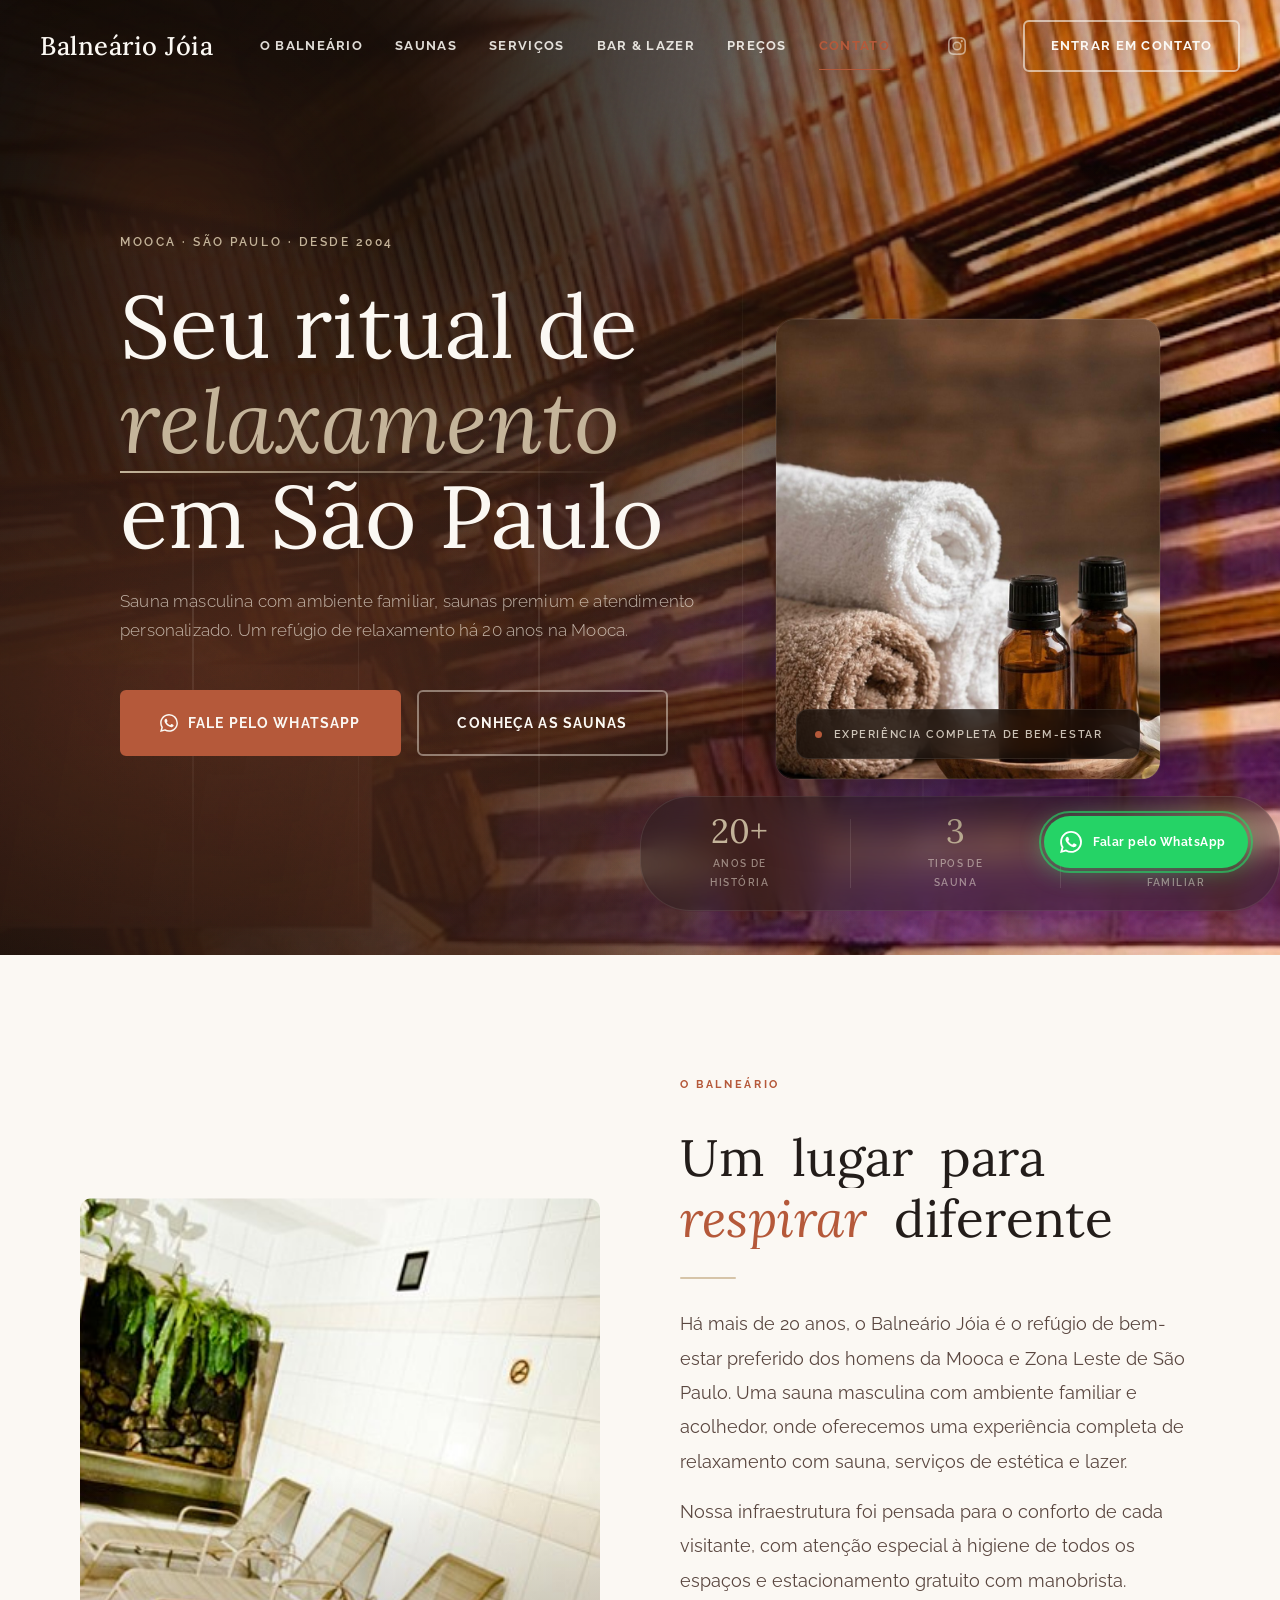
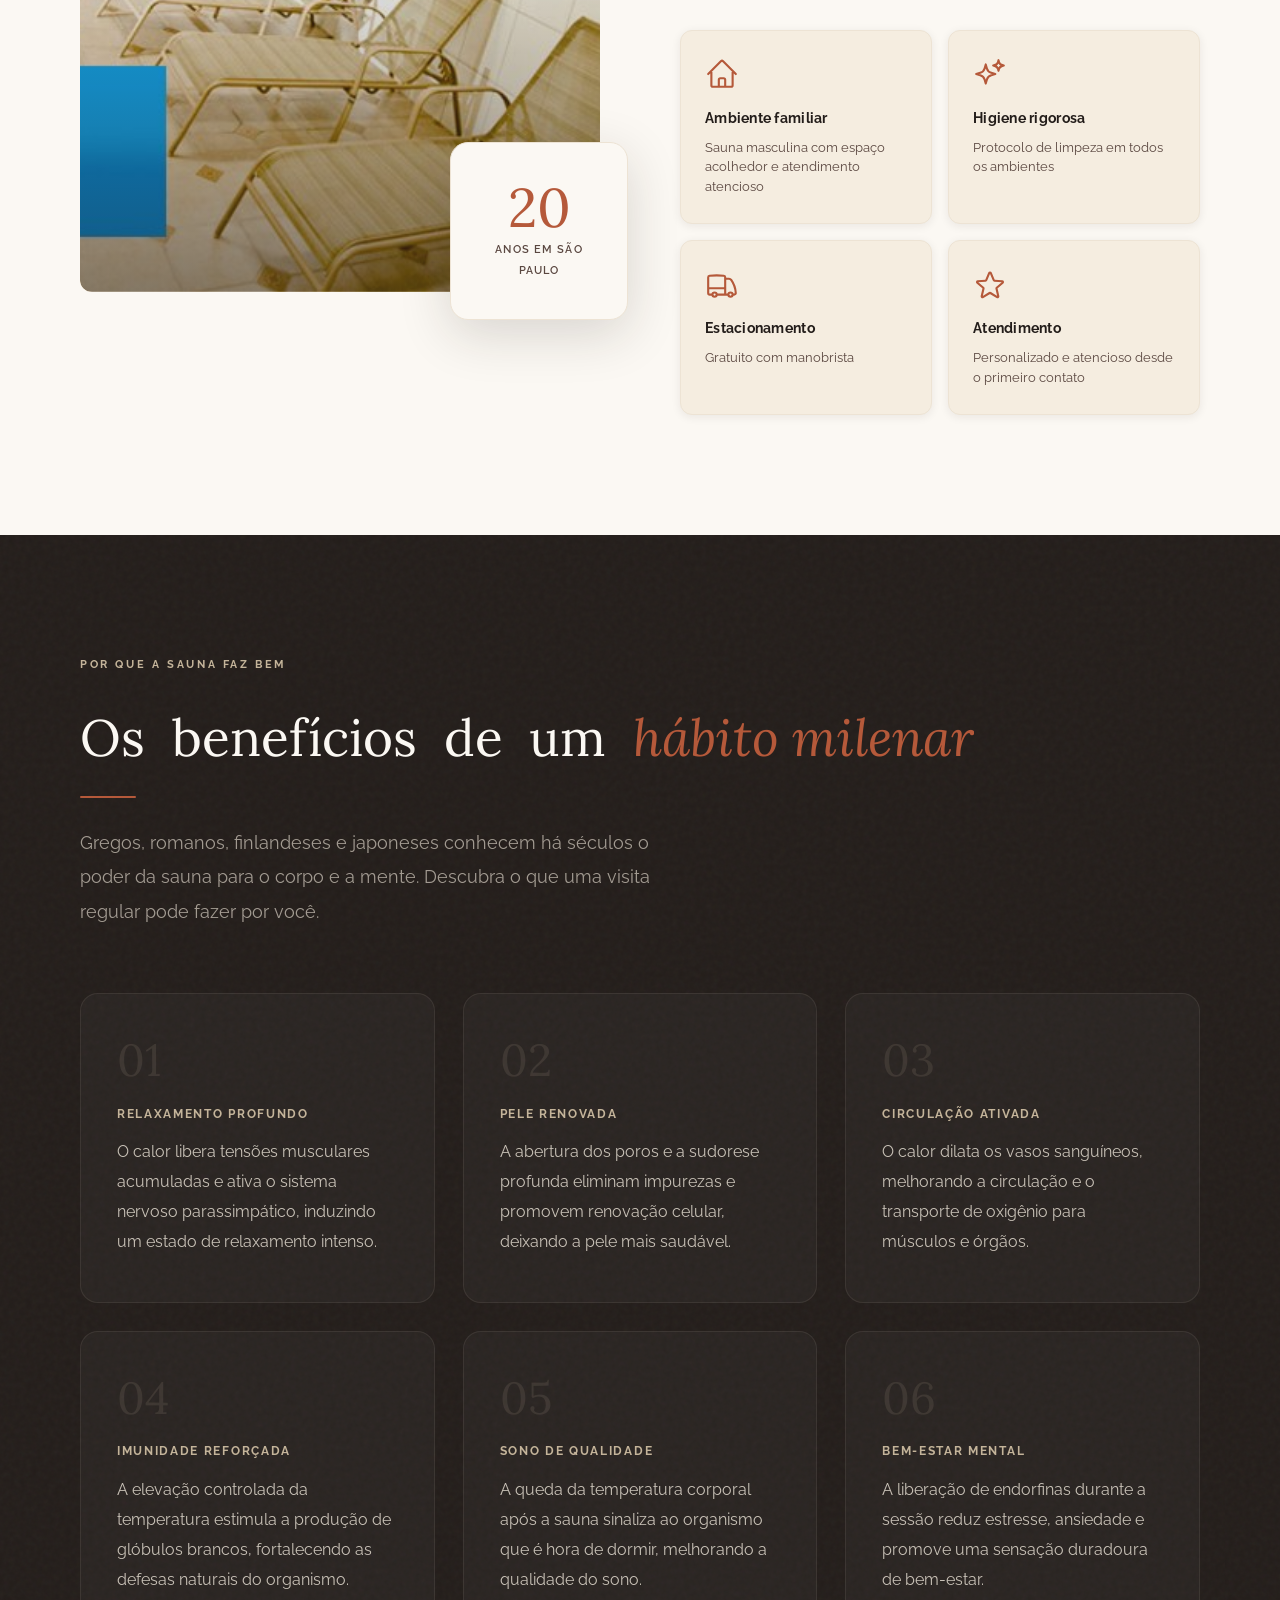
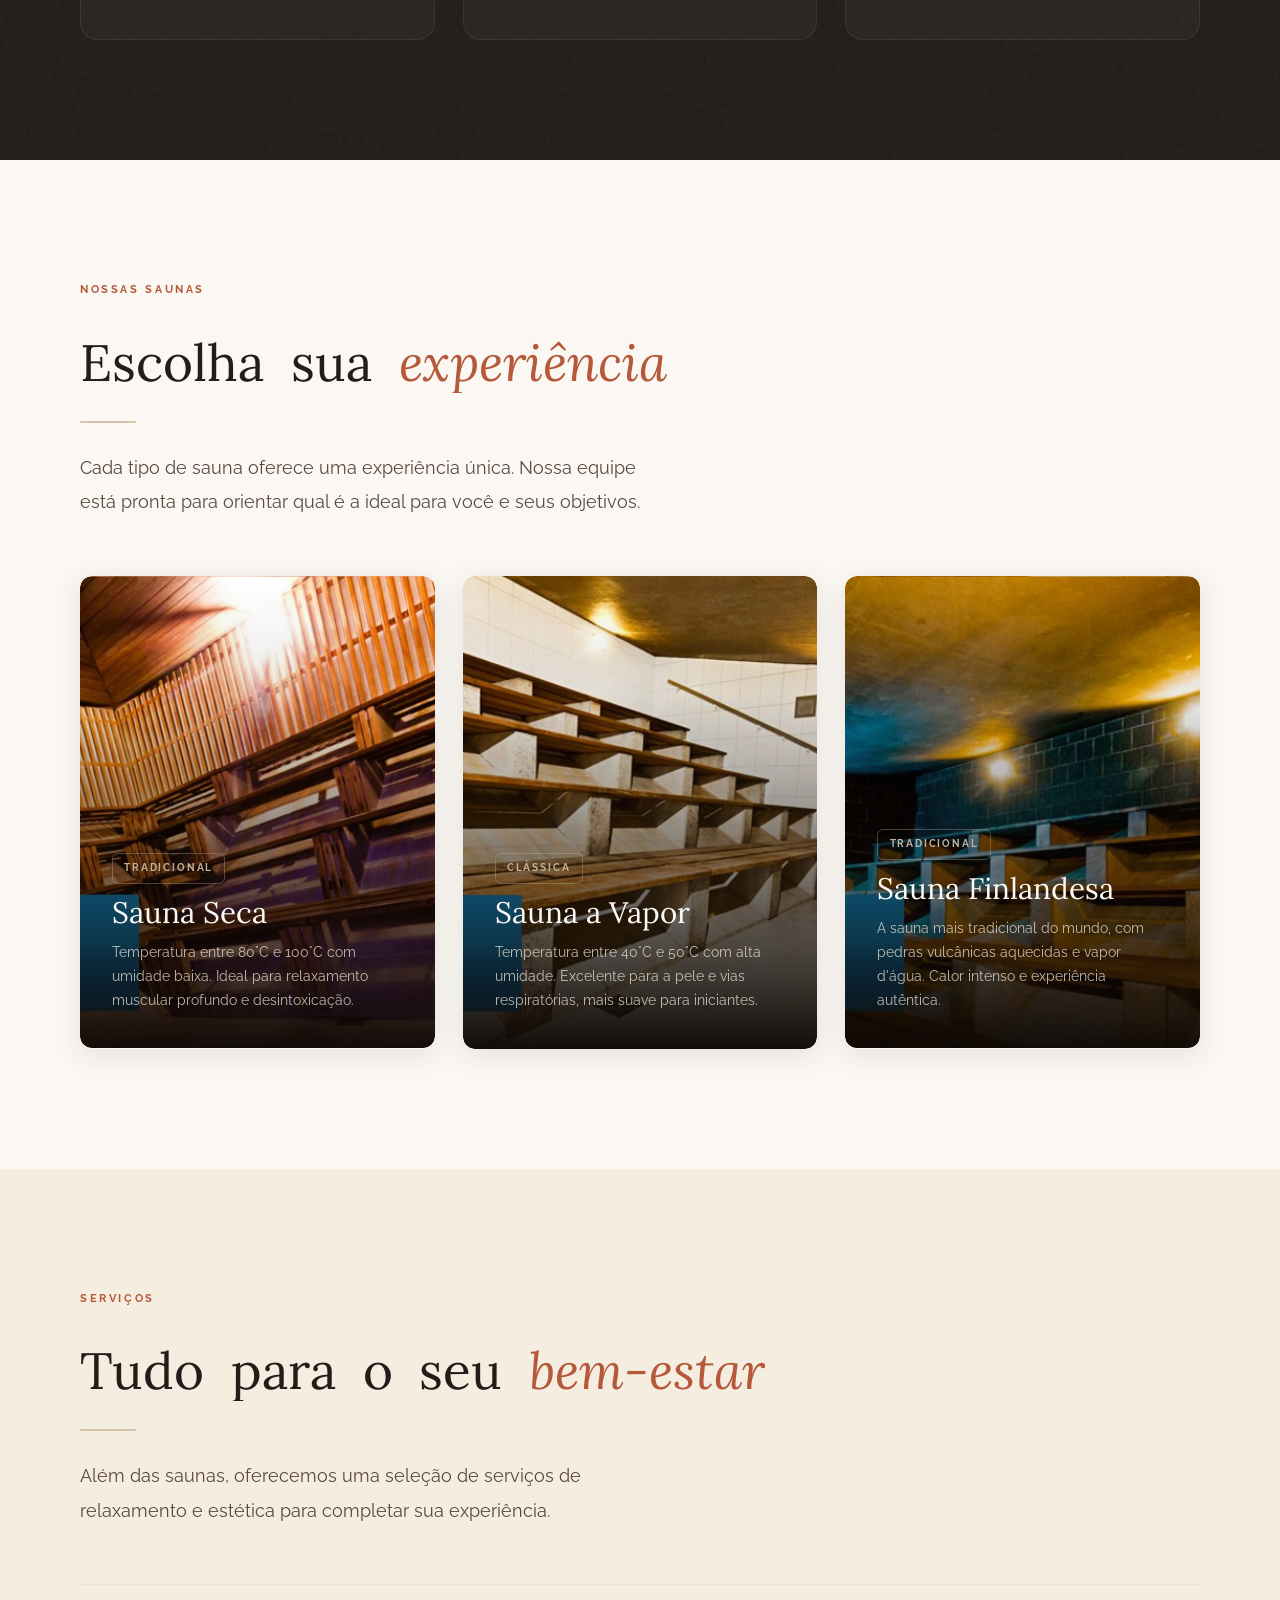
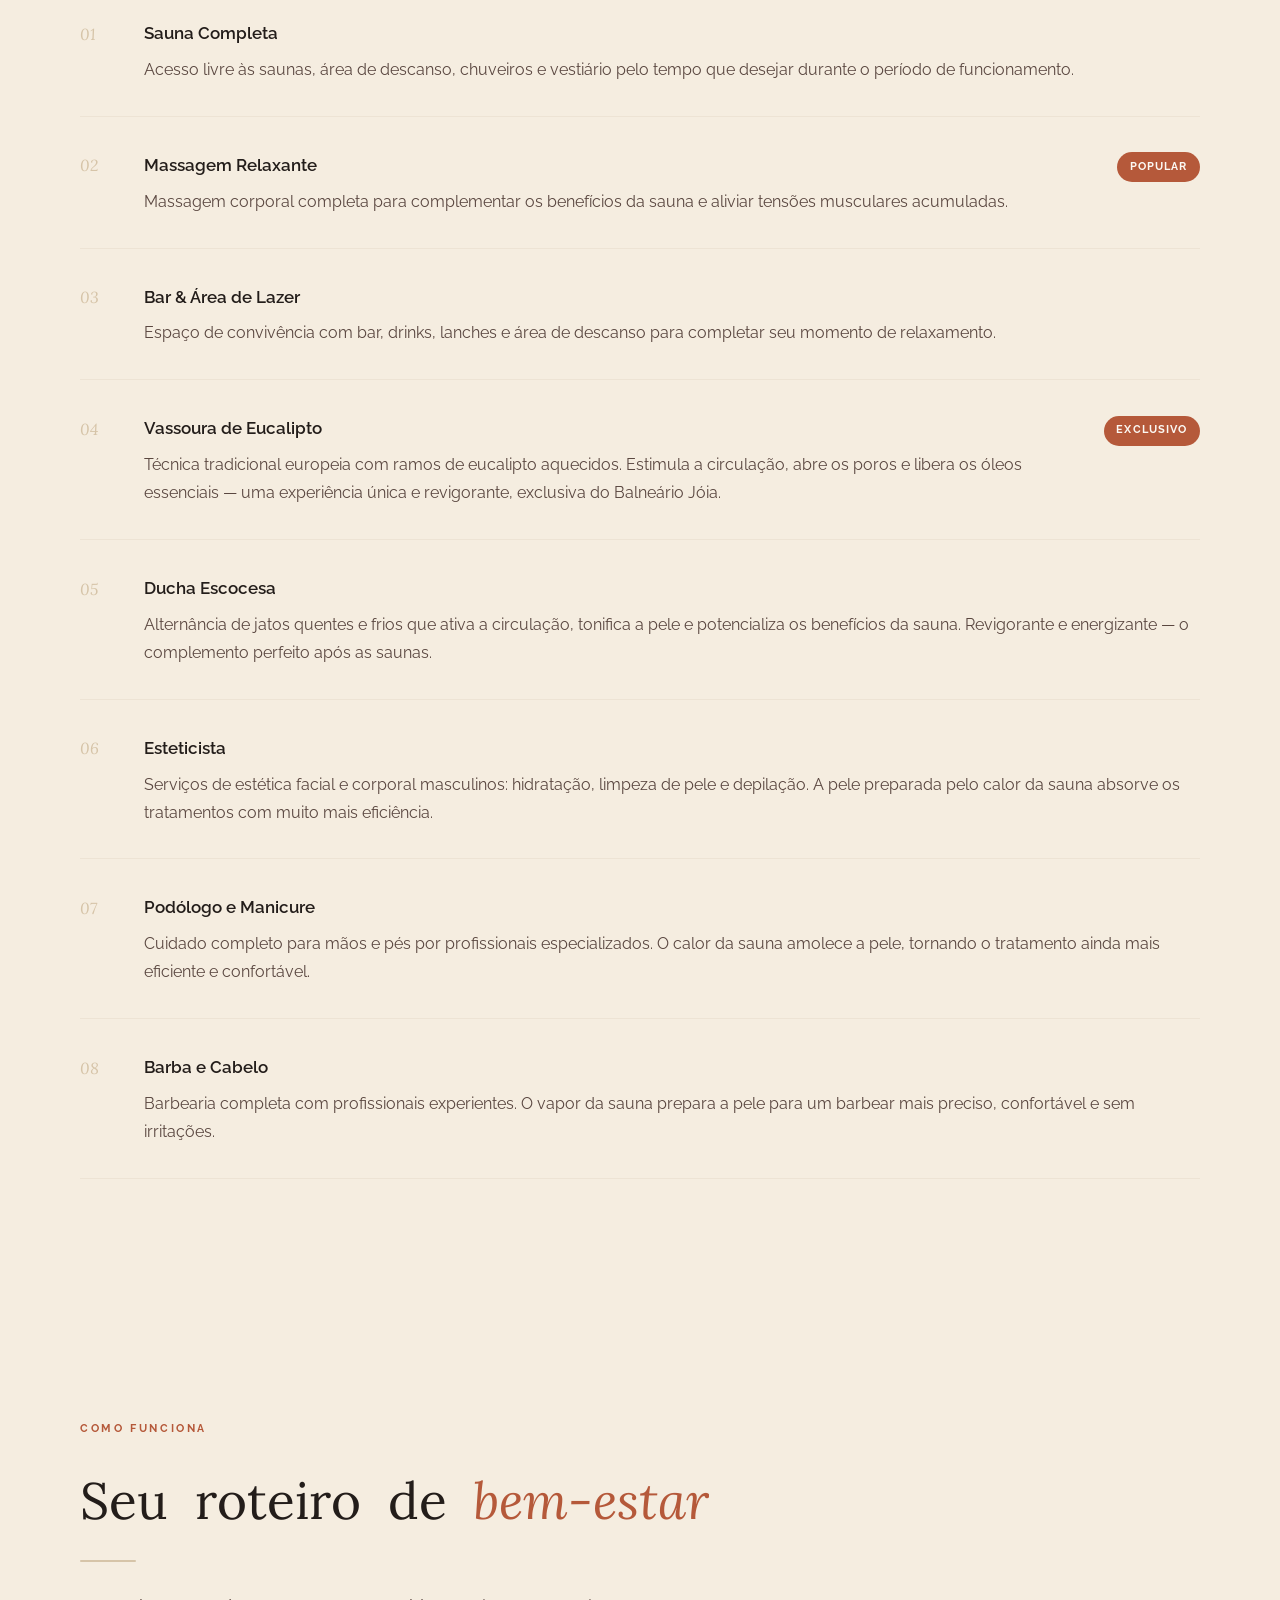
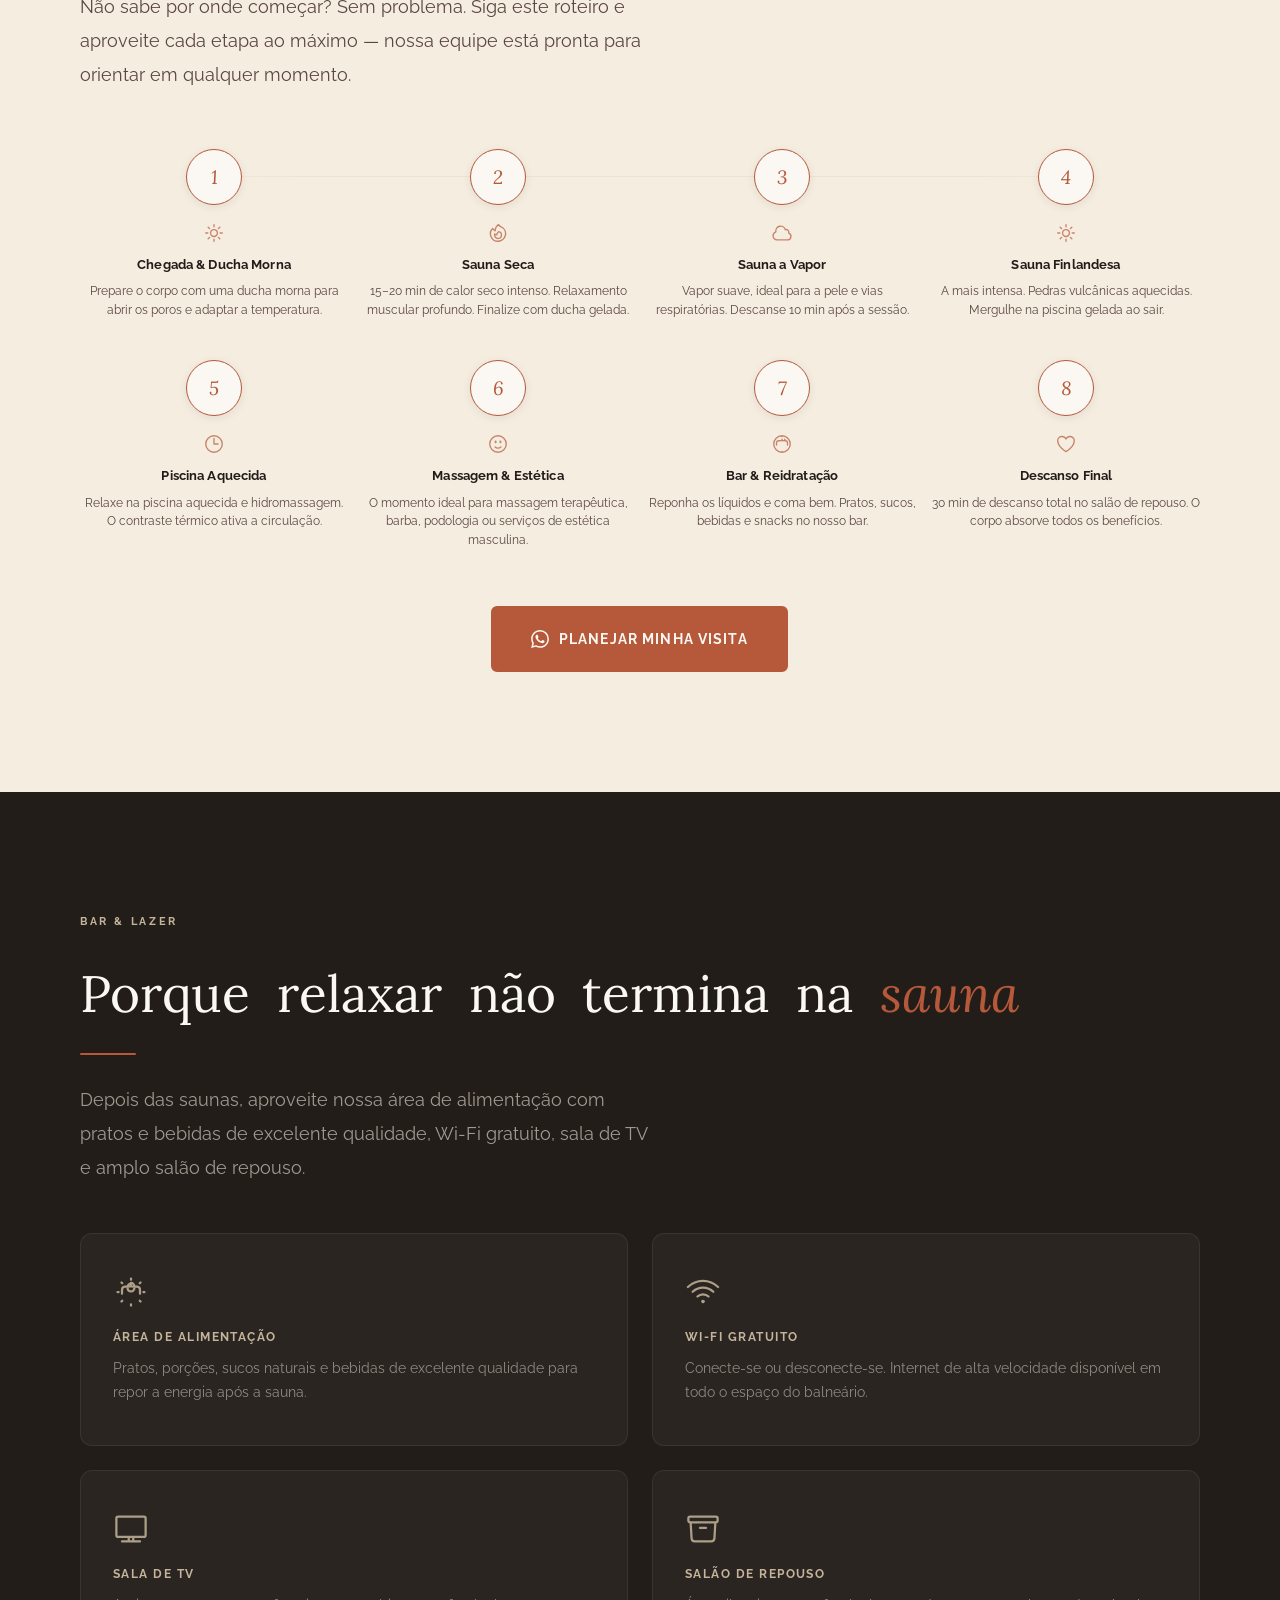
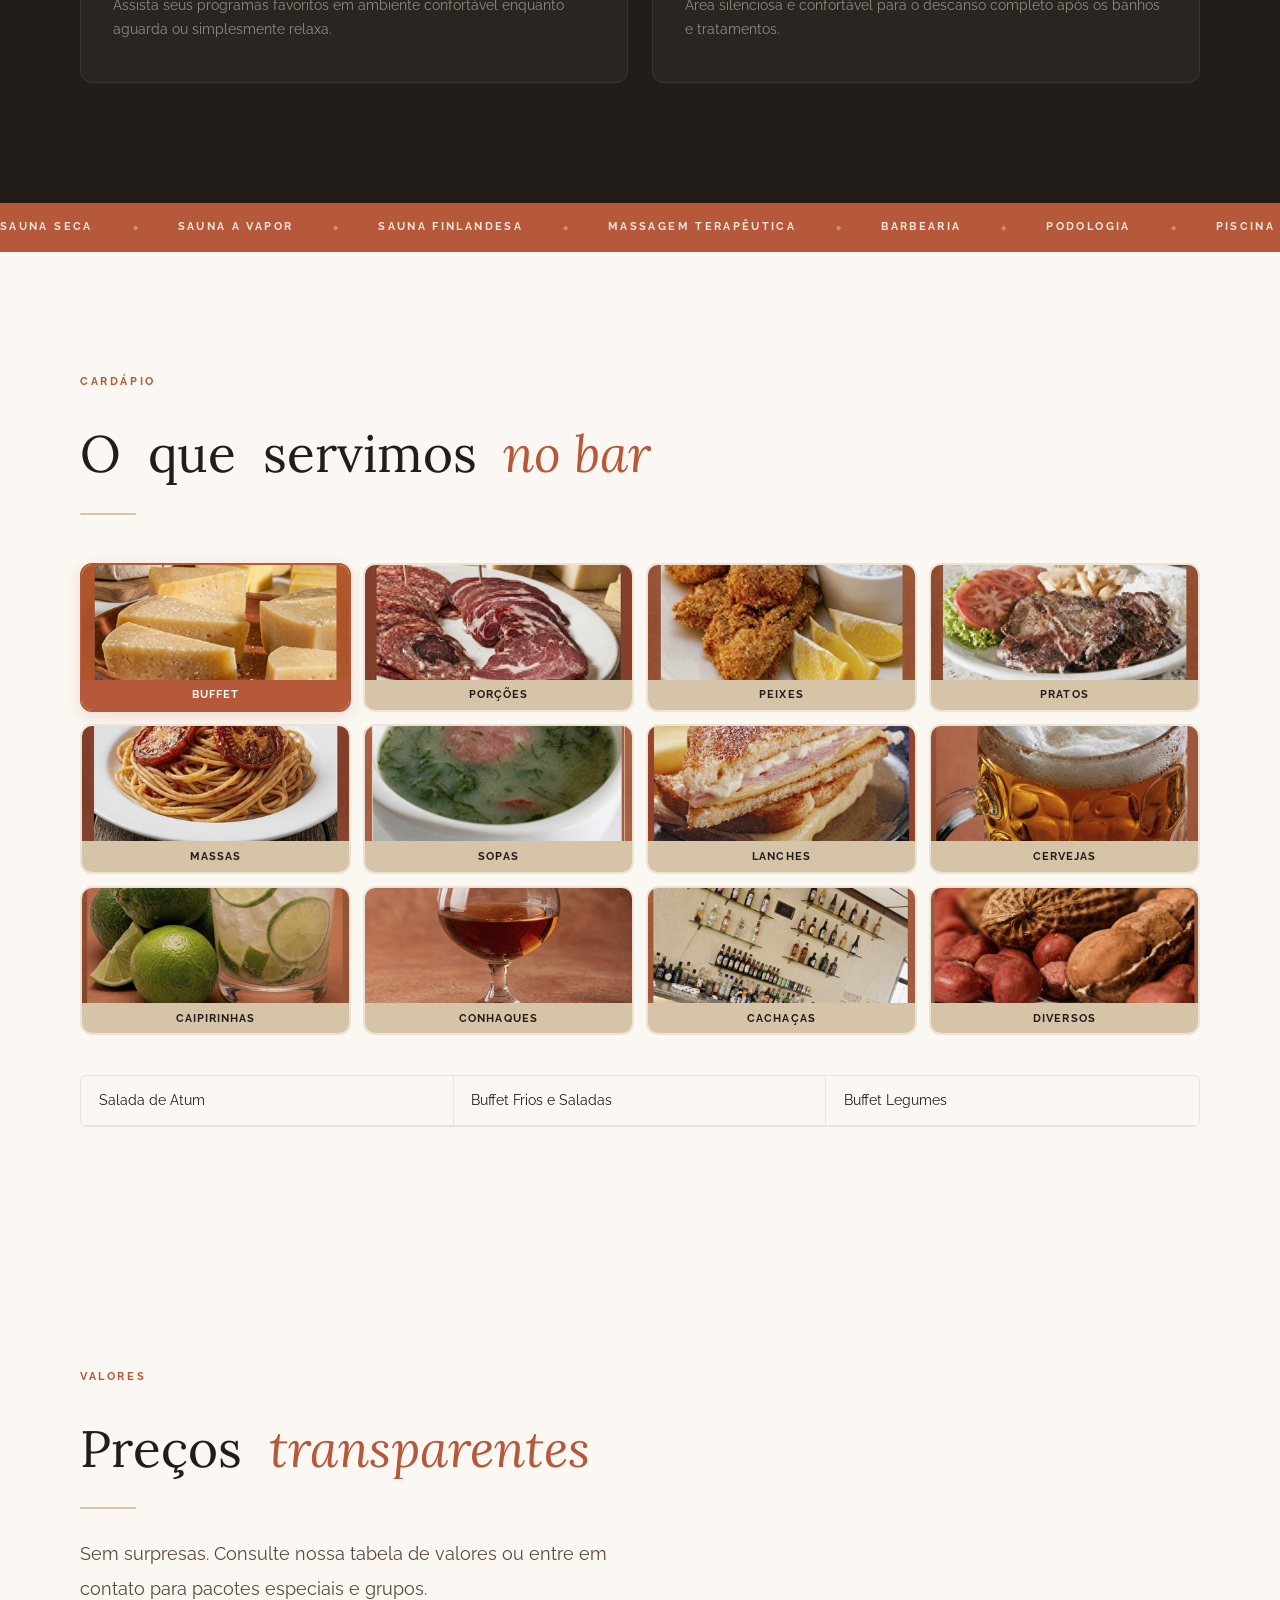
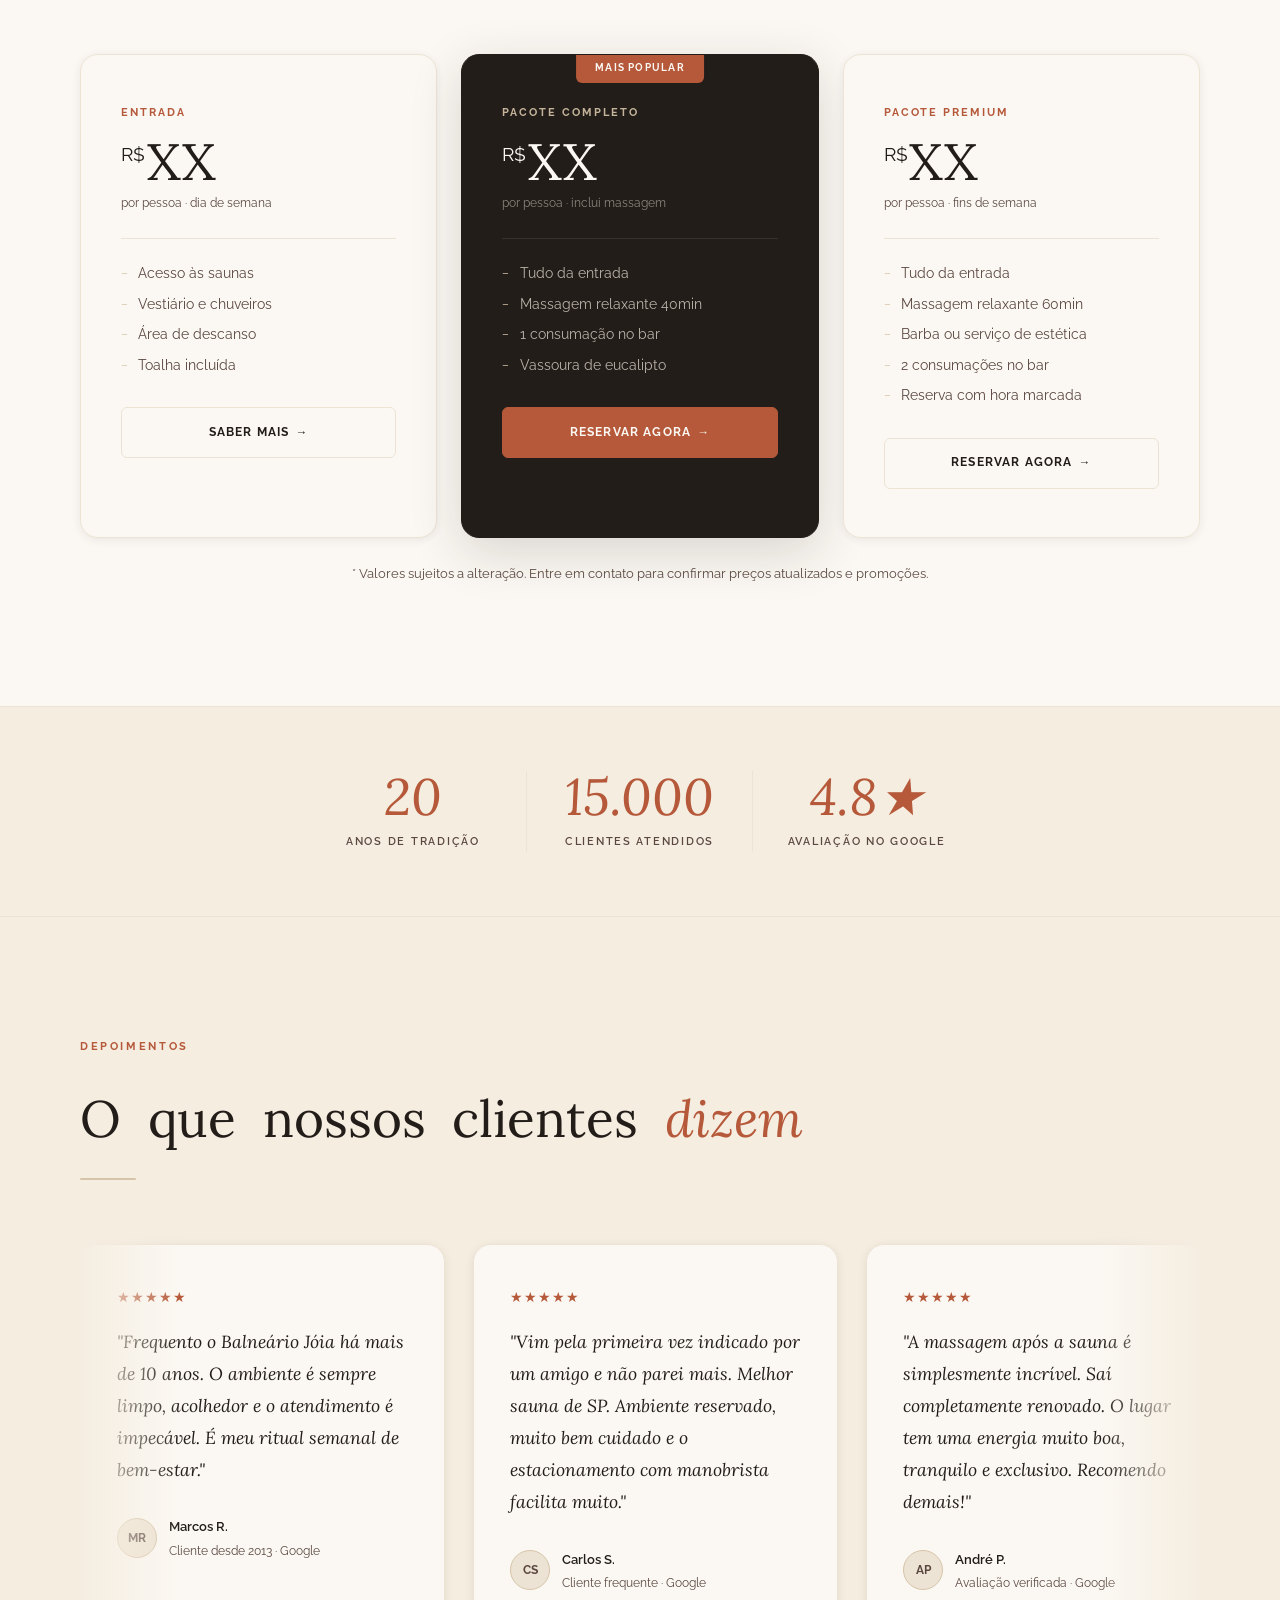
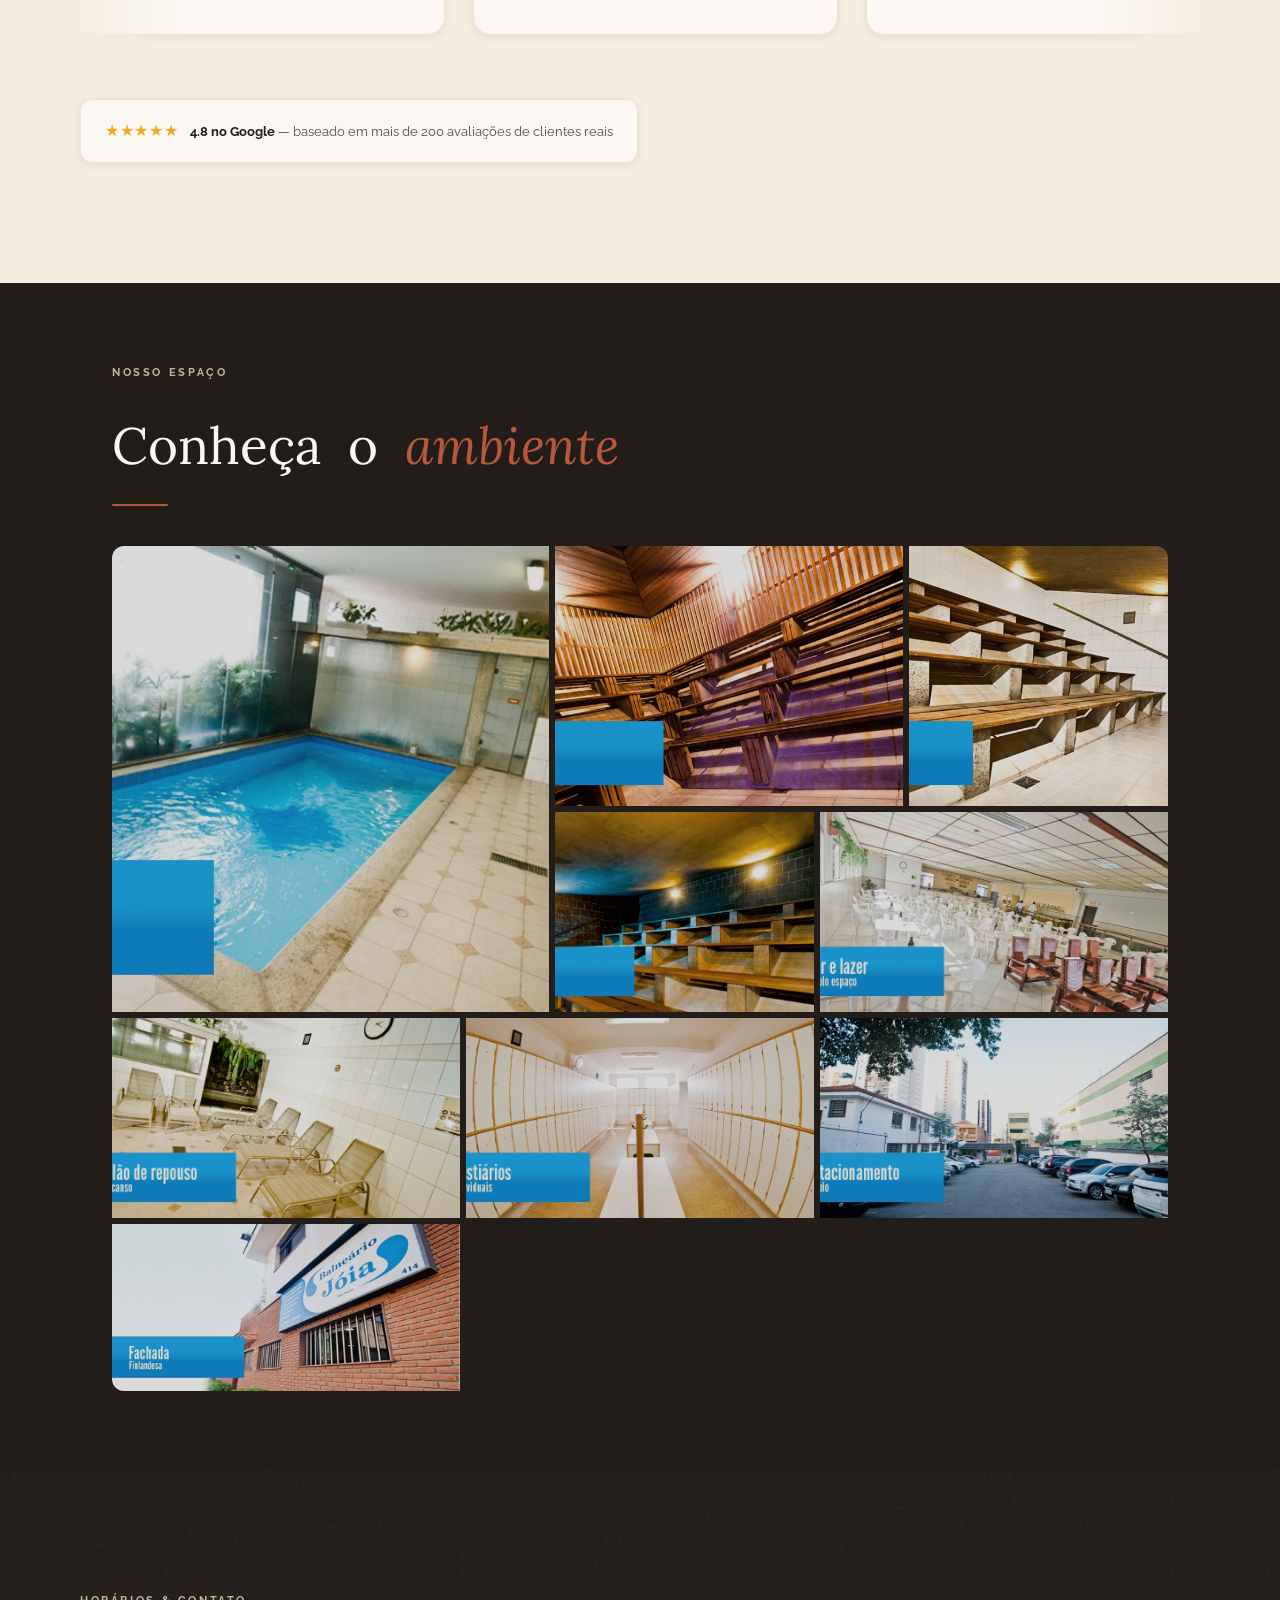
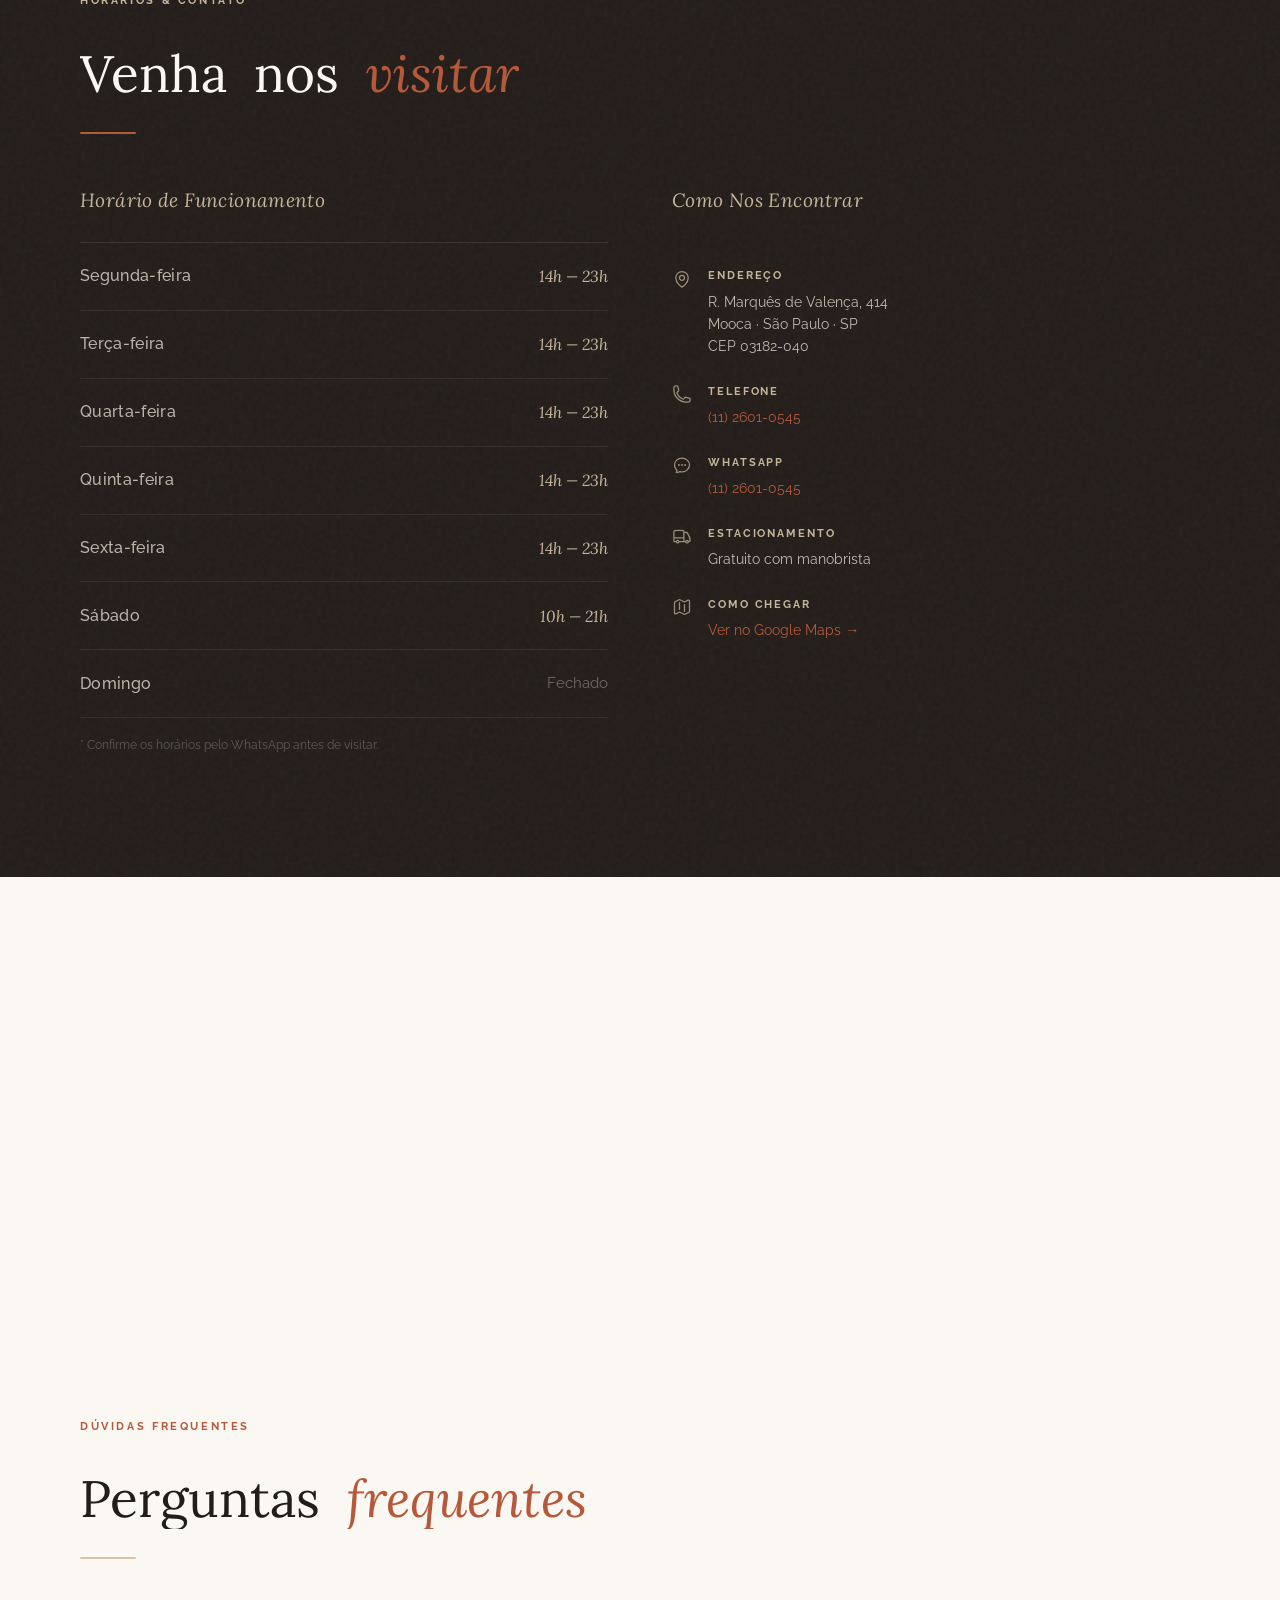
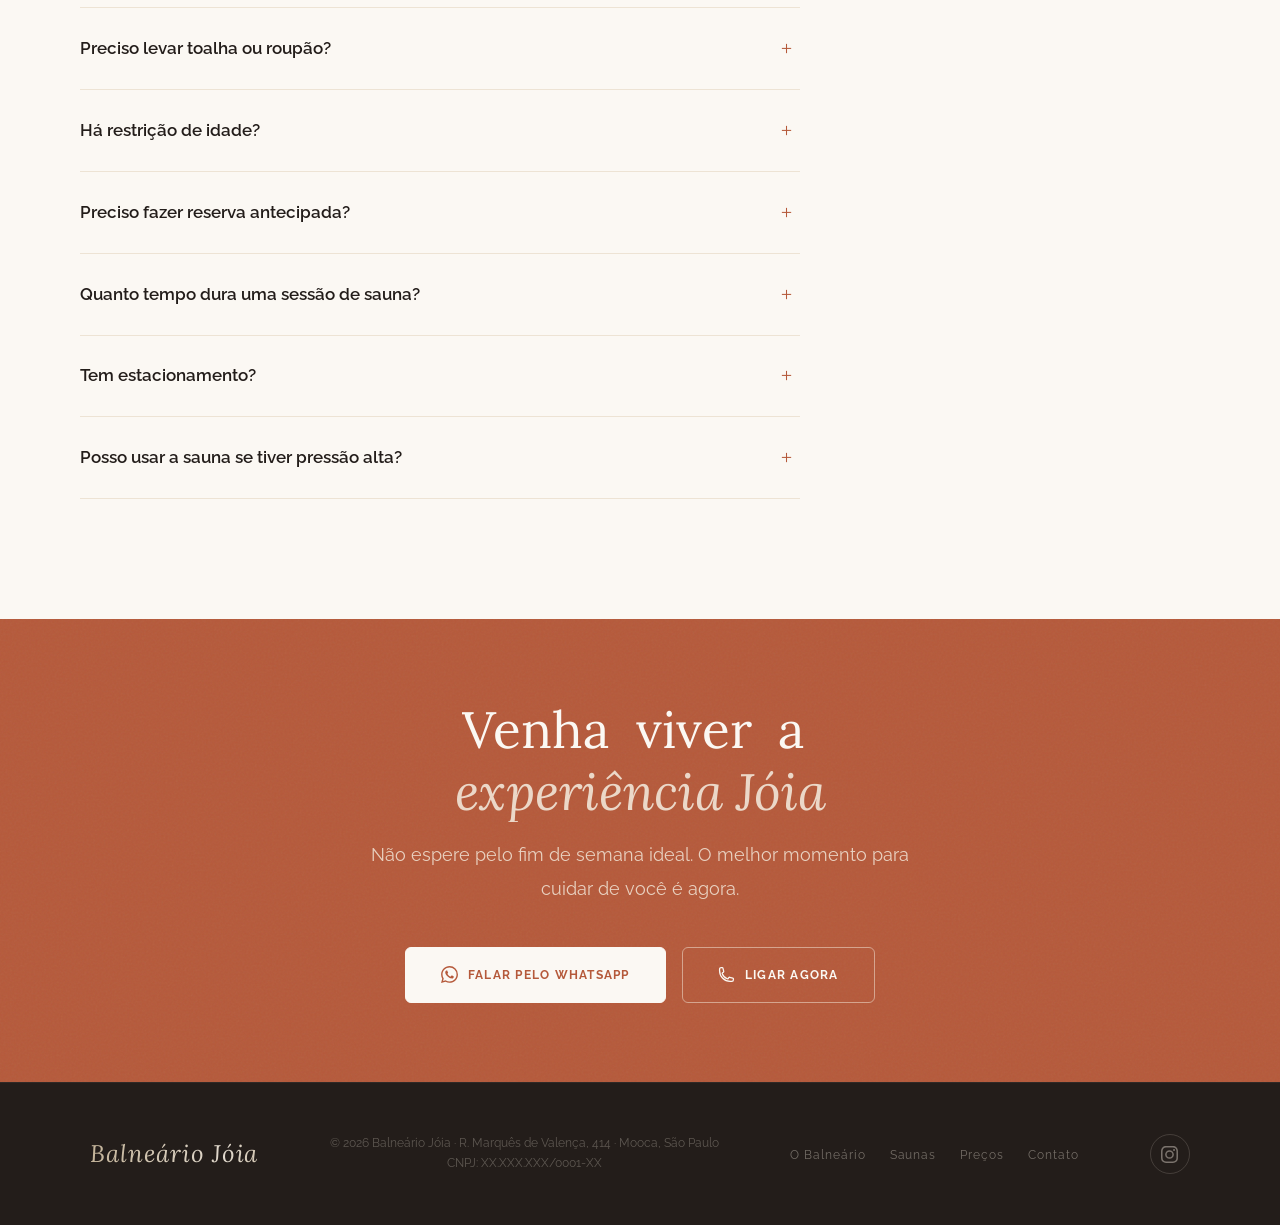
==== commit 2c41b755: "Remove menção a feriados nos horários de funcionamento" ====
--- a/index.html
+++ b/index.html
@@ -3390,31 +3390,31 @@
         <div class="horario-table">
           <div class="horario-row">
             <span class="horario-dia">Segunda-feira</span>
-            <span class="horario-hora">09h — 22h</span>
+            <span class="horario-hora">14h — 23h</span>
           </div>
           <div class="horario-row">
             <span class="horario-dia">Terça-feira</span>
-            <span class="horario-hora">09h — 22h</span>
+            <span class="horario-hora">14h — 23h</span>
           </div>
           <div class="horario-row">
             <span class="horario-dia">Quarta-feira</span>
-            <span class="horario-hora">09h — 22h</span>
+            <span class="horario-hora">14h — 23h</span>
           </div>
           <div class="horario-row">
             <span class="horario-dia">Quinta-feira</span>
-            <span class="horario-hora">09h — 22h</span>
+            <span class="horario-hora">14h — 23h</span>
           </div>
           <div class="horario-row">
             <span class="horario-dia">Sexta-feira</span>
-            <span class="horario-hora">09h — 23h</span>
+            <span class="horario-hora">14h — 23h</span>
           </div>
           <div class="horario-row">
             <span class="horario-dia">Sábado</span>
-            <span class="horario-hora">08h — 23h</span>
+            <span class="horario-hora">10h — 21h</span>
           </div>
           <div class="horario-row">
-            <span class="horario-dia">Domingo & Feriados</span>
-            <span class="horario-hora">08h — 21h</span>
+            <span class="horario-dia">Domingo</span>
+            <span class="horario-hora fechado">Fechado</span>
           </div>
         </div>
         <p style="font-size: 0.75rem; color: rgba(245,237,224,0.28); margin-top: 1rem;">* Confirme os horários pelo WhatsApp antes de visitar.</p>
@@ -4080,7 +4080,7 @@
     "addressCountry": "BR"
   },
   "telephone": "+551126010545",
-  "openingHours": ["Mo-Fr 09:00-22:00", "Sa 08:00-23:00", "Su 08:00-21:00"],
+  "openingHours": ["Mo-Fr 14:00-23:00", "Sa 10:00-21:00"],
   "priceRange": "$$",
   "amenityFeature": ["Estacionamento gratuito com manobrista", "Sauna masculina com ambiente familiar", "Sauna seca", "Sauna a vapor", "Sauna finlandesa", "Massagem terapêutica", "Barbearia", "Podologia", "Wi-Fi gratuito", "Bar e área de lazer"],
   "sameAs": []
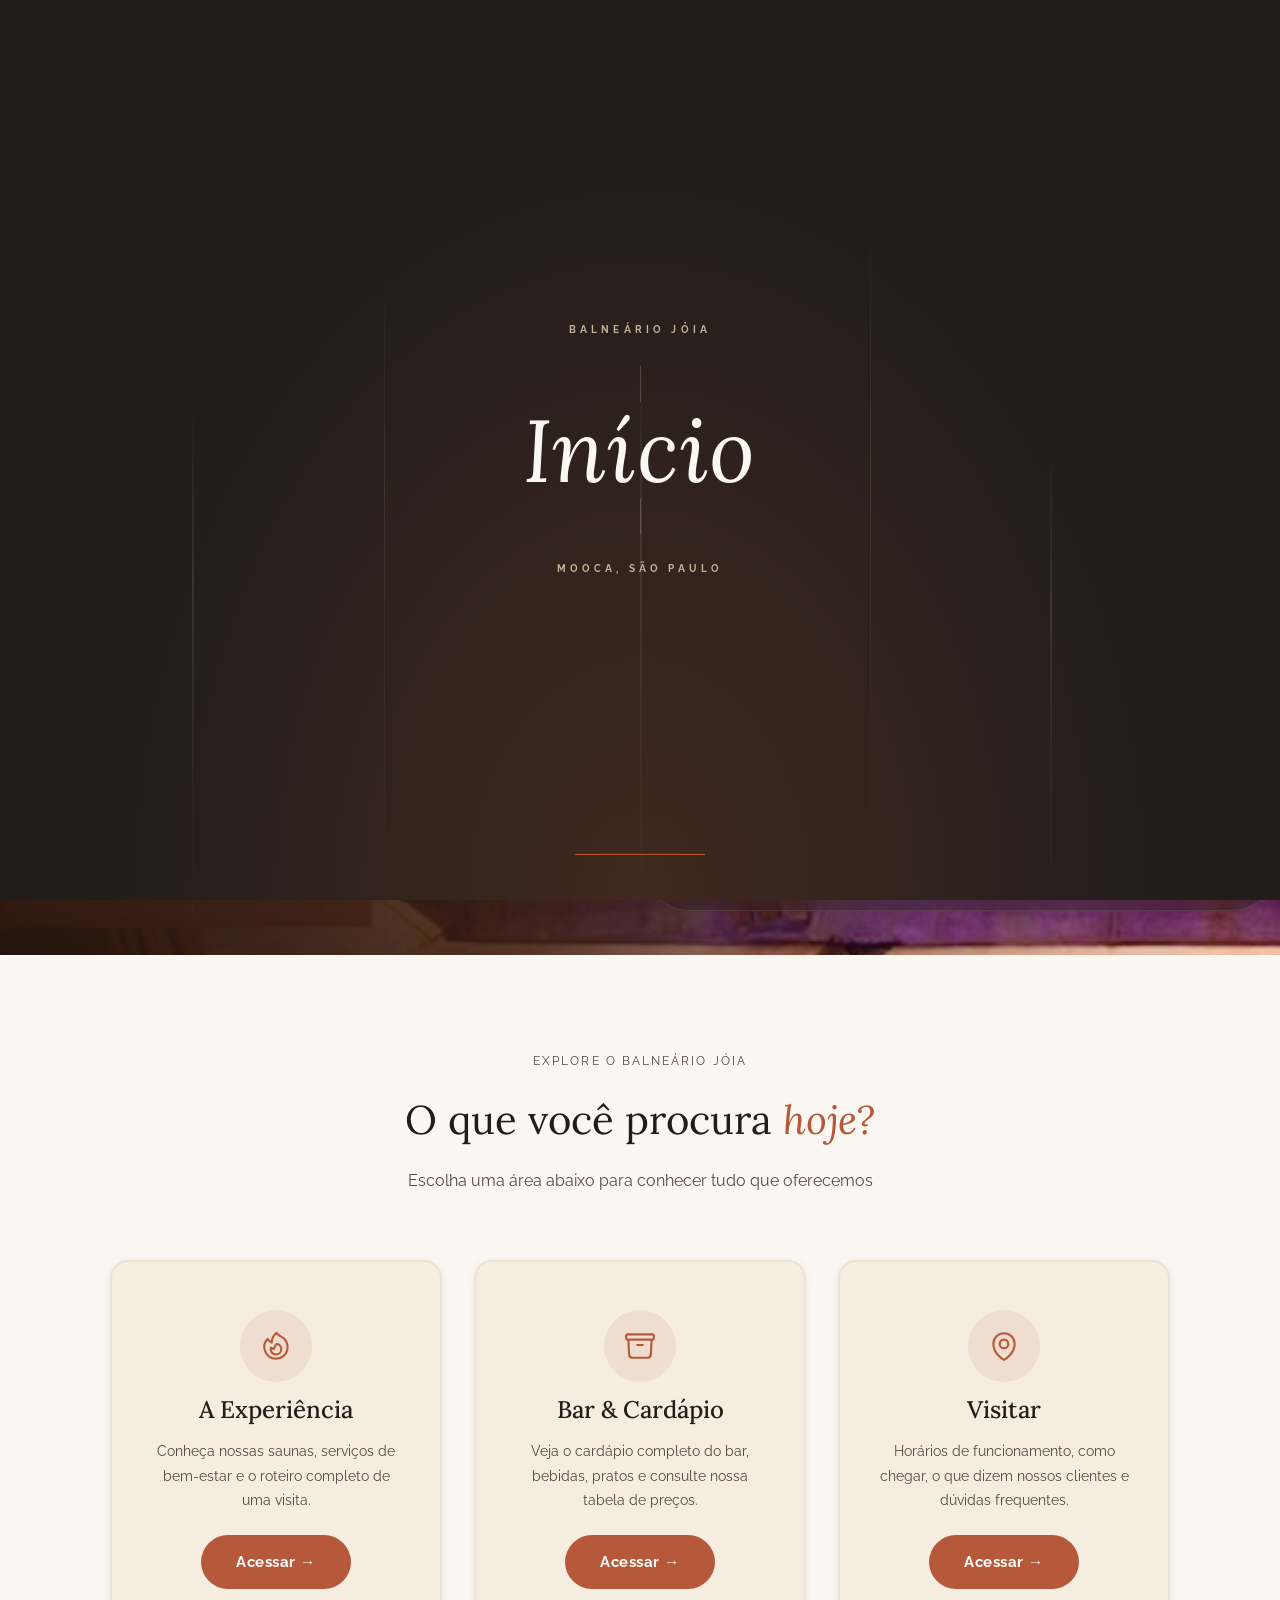
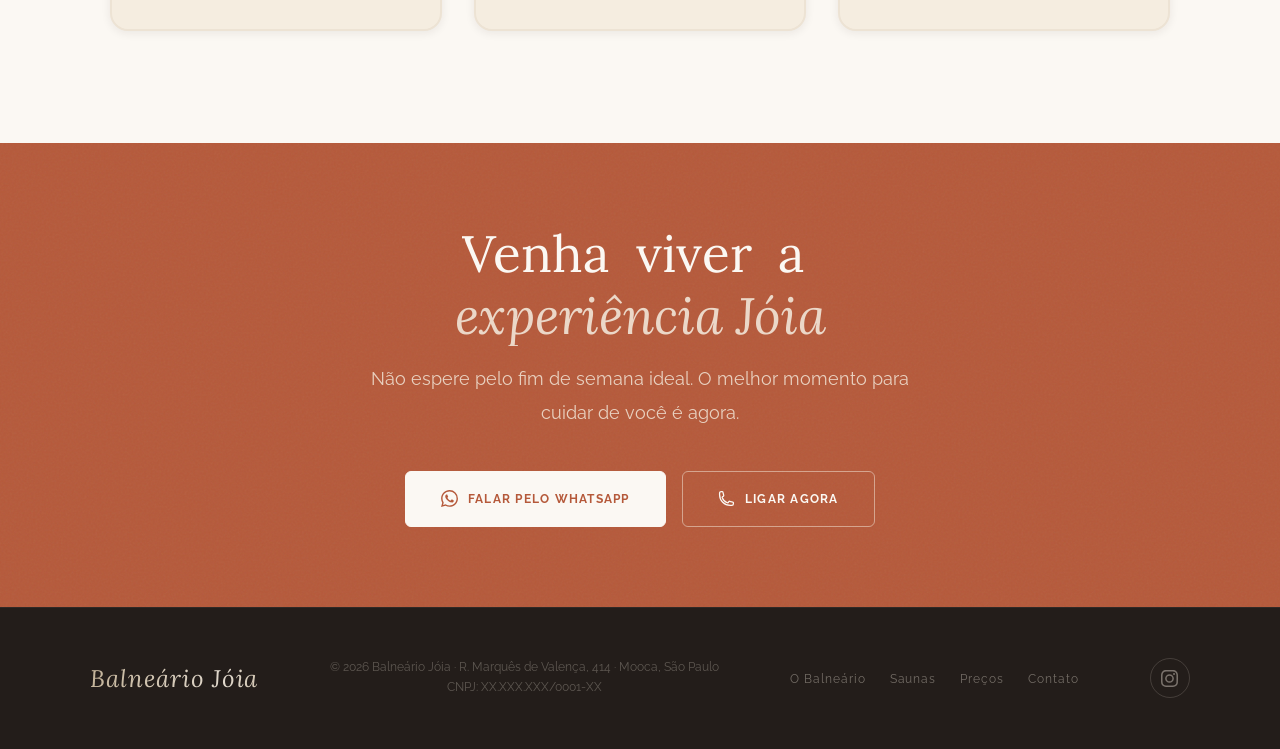
==== commit a82e8d59: "Reestrutura site em 4 páginas independentes com loaders únicos Separa o site monolítico em index.htm" ====
--- a/index.html
+++ b/index.html
@@ -3,10 +3,10 @@
 <head>
 <meta charset="UTF-8">
 <meta name="viewport" content="width=device-width, initial-scale=1.0">
-<meta name="description" content="Balneário Jóia — há 20 anos o seu ritual de bem-estar em São Paulo. Sauna masculina, relaxamento e lazer em ambiente familiar na Mooca.">
+<meta name="description" content="Há 20 anos o seu ritual de bem-estar em São Paulo. Sauna masculina, relaxamento e lazer em ambiente familiar na Mooca.">
 <meta property="og:title" content="Balneário Jóia — Sauna & Bem-estar | Mooca, São Paulo">
 <meta property="og:description" content="Há 20 anos o seu ritual de bem-estar em São Paulo. Sauna masculina, relaxamento e lazer em ambiente familiar na Mooca.">
-<meta property="og:type" content="business.business">
+<meta property="og:type" content="website">
 <meta property="og:locale" content="pt_BR">
 <meta property="og:image" content="img-sauna-seca-terracota.jpg">
 <meta property="og:site_name" content="Balneário Jóia">
@@ -16,2513 +16,61 @@
 <meta name="theme-color" content="#B5593A">
 <meta name="keywords" content="sauna masculina São Paulo, balneário Mooca, sauna familiar SP, sauna zona leste, bem-estar São Paulo">
 <title>Balneário Jóia — Sauna & Bem-estar | Mooca, São Paulo</title>
-
 <link rel="preconnect" href="https://fonts.googleapis.com">
 <link rel="preconnect" href="https://fonts.gstatic.com" crossorigin>
 <link href="https://fonts.googleapis.com/css2?family=Lora:ital,wght@0,400;0,500;0,600;1,400;1,500&family=Raleway:wght@300;400;500;600;700&display=swap" rel="stylesheet">
-
-<style>
-  :root {
-    --cream: #F5EDE0;
-    --warm-white: #FBF8F3;
-    --sand: #D6C4A8;
-    --sand-light: #EDE3D4;
-    --terracotta: #B5593A;
-    --terracotta-dark: #8C3E24;
-    --terracotta-soft: rgba(181,89,58,0.12);
-    --charcoal: #231D1A;
-    --muted: #5A4740;
-    --stone: #C4B49A;
-    --stone-light: #E8DDD0;
-    --wood: #7A5C3E;
-    --font-display: 'Lora', Georgia, serif;
-    --font-body: 'Raleway', sans-serif;
-    --radius-sm: 6px;
-    --radius: 12px;
-    --radius-lg: 18px;
-    --radius-pill: 50px;
-    --transition: 0.35s cubic-bezier(0.25, 0.46, 0.45, 0.94);
-    --shadow-sm: 0 2px 10px rgba(35,29,26,0.08);
-    --shadow-md: 0 6px 28px rgba(35,29,26,0.11);
-    --shadow-lg: 0 14px 52px rgba(35,29,26,0.16);
-    --shadow-warm: 0 4px 24px rgba(181,89,58,0.22);
-  }
-
-  *, *::before, *::after { box-sizing: border-box; margin: 0; padding: 0; }
-  html { scroll-behavior: smooth; }
-
-  body {
-    font-family: var(--font-body);
-    background: var(--warm-white);
-    color: var(--charcoal);
-    font-size: 17px;
-    line-height: 1.88;
-    overflow-x: hidden;
-  }
-
-  :focus-visible {
-    outline: 3px solid var(--terracotta);
-    outline-offset: 4px;
-    border-radius: 4px;
-    box-shadow: 0 0 0 6px rgba(181,89,58,0.18);
-  }
-
-  /* ── NAV ── */
-  nav {
-    position: fixed;
-    top: 0; left: 0; right: 0;
-    z-index: 100;
-    padding: 1.25rem 2.5rem;
-    display: flex;
-    align-items: center;
-    justify-content: space-between;
-    transition: background var(--transition), box-shadow var(--transition);
-  }
-  nav.scrolled {
-    background: rgba(251,248,243,0.97);
-    backdrop-filter: blur(16px);
-    -webkit-backdrop-filter: blur(16px);
-    box-shadow: 0 1px 0 rgba(35,29,26,0.08), 0 4px 20px rgba(35,29,26,0.06);
-  }
-  .nav-logo {
-    font-family: var(--font-display);
-    font-size: 1.6rem;
-    font-weight: 500;
-    color: var(--warm-white);
-    letter-spacing: 0.02em;
-    text-decoration: none;
-    transition: color var(--transition);
-  }
-  nav.scrolled .nav-logo { color: var(--charcoal); }
-  .nav-links {
-    display: flex;
-    gap: 2rem;
-    list-style: none;
-  }
-  .nav-links a {
-    font-size: 0.82rem;
-    font-weight: 700;
-    letter-spacing: 0.1em;
-    text-transform: uppercase;
-    text-decoration: none;
-    color: rgba(251,248,243,0.88);
-    transition: color var(--transition);
-    cursor: pointer;
-    padding: 0.5rem 0;
-    min-height: 44px;
-    display: inline-flex;
-    align-items: center;
-  }
-  nav.scrolled .nav-links a { color: var(--muted); }
-  .nav-links a:hover { color: var(--terracotta); }
-  /* Active section indicator */
-  .nav-links a.nav-active { color: var(--terracotta) !important; }
-  .nav-links a.nav-active::after { transform: scaleX(1) !important; transform-origin: left !important; }
-  .nav-cta {
-    font-size: 0.8rem;
-    font-weight: 700;
-    letter-spacing: 0.1em;
-    text-transform: uppercase;
-    text-decoration: none;
-    padding: 0.75rem 1.6rem;
-    border: 2px solid rgba(251,248,243,0.6);
-    border-radius: var(--radius-sm);
-    color: var(--warm-white);
-    transition: all var(--transition);
-    cursor: pointer;
-    min-height: 48px;
-    display: inline-flex;
-    align-items: center;
-  }
-  nav.scrolled .nav-cta {
-    border-color: var(--terracotta);
-    color: var(--terracotta);
-  }
-  .nav-cta:hover {
-    background: var(--terracotta);
-    border-color: var(--terracotta);
-    color: var(--warm-white) !important;
-  }
-  .nav-ig {
-    display: flex;
-    align-items: center;
-    justify-content: center;
-    color: rgba(245,240,232,0.55);
-    transition: color var(--transition);
-    text-decoration: none;
-    width: 40px;
-    height: 40px;
-  }
-  nav.scrolled .nav-ig { color: var(--muted); }
-  .nav-ig:hover { color: var(--terracotta); }
-  @media (max-width: 900px) { .nav-ig { display: none; } }
-  .nav-hamburger {
-    display: none;
-    flex-direction: column;
-    gap: 5px;
-    cursor: pointer;
-    background: none;
-    border: none;
-    padding: 8px;
-    min-width: 44px;
-    min-height: 44px;
-    align-items: center;
-    justify-content: center;
-  }
-  .nav-hamburger span {
-    display: block;
-    width: 22px;
-    height: 1.5px;
-    background: var(--warm-white);
-    transition: background var(--transition);
-    border-radius: 2px;
-  }
-  nav.scrolled .nav-hamburger span { background: var(--charcoal); }
-
-  /* ── HERO ── */
-  .hero {
-    position: relative;
-    min-height: 100dvh;
-    display: flex;
-    align-items: center;
-    justify-content: center;
-    overflow: hidden;
-    background: var(--charcoal);
-  }
-  /* Two-column hero layout */
-  .hero-inner {
-    position: relative;
-    z-index: 2;
-    width: 100%;
-    max-width: 1120px;
-    margin: 0 auto;
-    padding: 7rem 2.5rem 5rem;
-    display: grid;
-    grid-template-columns: 1fr 360px;
-    gap: 2rem;
-    align-items: flex-end;
-  }
-  /* Floating image card */
-  .hero-visual-card {
-    position: relative;
-    border-radius: var(--radius-lg);
-    overflow: hidden;
-    box-shadow:
-      0 24px 64px rgba(0,0,0,0.45),
-      0 0 0 1px rgba(245,237,224,0.07);
-    animation: fadeUp 1.2s 0.6s ease both;
-    height: 460px;
-    flex-shrink: 0;
-    opacity: 0.82;
-    margin-left: -1.5rem;
-    margin-bottom: -1.5rem;
-    transition: opacity var(--transition);
-  }
-  .hero-visual-card:hover { opacity: 0.95; }
-  .hero-visual-card img {
-    width: 100%;
-    height: 100%;
-    object-fit: cover;
-    object-position: center;
-    display: block;
-    transition: transform 0.8s ease;
-  }
-  .hero-visual-card:hover img { transform: scale(1.04); }
-  .hero-visual-card::after {
-    content: '';
-    position: absolute;
-    inset: 0;
-    border: 1px solid rgba(245,237,224,0.08);
-    border-radius: var(--radius-lg);
-    pointer-events: none;
-    z-index: 1;
-  }
-  .hero-card-label {
-    position: absolute;
-    bottom: 1.25rem;
-    left: 1.25rem;
-    right: 1.25rem;
-    padding: 0.85rem 1.1rem;
-    background: rgba(18,11,7,0.75);
-    backdrop-filter: blur(14px);
-    -webkit-backdrop-filter: blur(14px);
-    border-radius: var(--radius);
-    border: 1px solid rgba(245,237,224,0.1);
-    z-index: 2;
-    display: flex;
-    align-items: center;
-    gap: 0.75rem;
-  }
-  .hero-card-dot {
-    width: 7px;
-    height: 7px;
-    border-radius: 50%;
-    background: var(--terracotta);
-    flex-shrink: 0;
-    animation: dotPulse 2.2s ease-in-out infinite;
-  }
-  @keyframes dotPulse {
-    0%, 100% { opacity: 1; transform: scale(1); }
-    50%       { opacity: 0.5; transform: scale(0.75); }
-  }
-  .hero-card-text {
-    font-size: 0.7rem;
-    font-weight: 600;
-    letter-spacing: 0.14em;
-    text-transform: uppercase;
-    color: rgba(245,237,224,0.8);
-    font-family: var(--font-body);
-  }
-  @media (max-width: 900px) {
-    .hero-inner {
-      grid-template-columns: 1fr;
-      padding: 7rem 1.5rem 5rem;
-      gap: 2.5rem;
-    }
-    .hero-visual-card { height: 300px; }
-  }
-  @media (max-width: 600px) {
-    .hero-visual-card { display: none; }
-  }
-  .hero-bg {
-    position: absolute;
-    inset: 0;
-    overflow: hidden;
-  }
-  .hero-bg::after {
-    content: '';
-    position: absolute;
-    inset: 0;
-    background:
-      radial-gradient(ellipse at 18% 70%, rgba(181,89,58,0.32) 0%, transparent 50%),
-      linear-gradient(100deg,
-        rgba(14,9,6,0.97) 0%,
-        rgba(22,15,10,0.92) 30%,
-        rgba(30,20,14,0.75) 50%,
-        rgba(30,20,14,0.35) 68%,
-        rgba(20,14,10,0.15) 82%,
-        transparent 100%
-      );
-  }
-  /* Grain texture */
-  .hero-bg::before {
-    content: '';
-    position: absolute;
-    inset: 0;
-    background-image: url("data:image/svg+xml,%3Csvg viewBox='0 0 256 256' xmlns='http://www.w3.org/2000/svg'%3E%3Cfilter id='n'%3E%3CfeTurbulence type='fractalNoise' baseFrequency='0.85' numOctaves='4' stitchTiles='stitch'/%3E%3C/filter%3E%3Crect width='100%25' height='100%25' filter='url(%23n)'/%3E%3C/svg%3E");
-    opacity: 0.06;
-    z-index: 2;
-    pointer-events: none;
-    mix-blend-mode: overlay;
-  }
-  /* Steam effect */
-  .steam-wrap {
-    position: absolute;
-    inset: 0;
-    pointer-events: none;
-    overflow: hidden;
-  }
-  .steam-line {
-    position: absolute;
-    bottom: 0;
-    width: 1px;
-    background: linear-gradient(to top, transparent, rgba(245,237,224,0.06) 40%, rgba(245,237,224,0.11) 70%, transparent);
-    animation: riseUp 8s ease-in-out infinite;
-    transform-origin: bottom center;
-  }
-  .steam-line:nth-child(1)  { left: 15%; height: 55vh; animation-delay: 0s;   animation-duration: 9s;  width: 2px; }
-  .steam-line:nth-child(2)  { left: 28%; height: 70vh; animation-delay: 1.5s; animation-duration: 11s; }
-  .steam-line:nth-child(3)  { left: 42%; height: 60vh; animation-delay: 3s;   animation-duration: 8s;  width: 2px; }
-  .steam-line:nth-child(4)  { left: 58%; height: 80vh; animation-delay: 0.5s; animation-duration: 12s; }
-  .steam-line:nth-child(5)  { left: 72%; height: 50vh; animation-delay: 2s;   animation-duration: 10s; width: 2px; }
-  .steam-line:nth-child(6)  { left: 85%; height: 65vh; animation-delay: 4s;   animation-duration: 9s; }
-  @keyframes riseUp {
-    0%   { opacity: 0; transform: translateY(0) scaleX(1); }
-    20%  { opacity: 1; }
-    80%  { opacity: 0.4; transform: translateY(-80%) scaleX(2.5); }
-    100% { opacity: 0; transform: translateY(-100%) scaleX(3); }
-  }
-  .hero-content {
-    position: relative;
-    z-index: 2;
-    text-align: left;
-    padding: 0;
-    max-width: 600px;
-    animation: fadeUp 1.2s ease both;
-  }
-  @keyframes fadeUp {
-    from { opacity: 0; transform: translateY(30px); }
-    to   { opacity: 1; transform: translateY(0); }
-  }
-  .hero-eyebrow {
-    font-family: var(--font-body);
-    font-size: 0.72rem;
-    font-weight: 600;
-    letter-spacing: 0.22em;
-    text-transform: uppercase;
-    color: var(--stone);
-    margin-bottom: 1.5rem;
-    animation: fadeUp 1.2s 0.2s ease both;
-  }
-  .hero-title {
-    font-family: var(--font-display);
-    font-size: clamp(3rem, 8vw, 5.5rem);
-    font-weight: 400;
-    line-height: 1.08;
-    color: var(--warm-white);
-    margin-bottom: 1.5rem;
-    animation: fadeUp 1.2s 0.35s ease both;
-  }
-  .hero-title em {
-    font-style: italic;
-    color: var(--stone);
-  }
-  .hero-subtitle {
-    font-size: 1.05rem;
-    font-weight: 300;
-    color: rgba(245,237,224,0.72);
-    margin-bottom: 2.75rem;
-    letter-spacing: 0.01em;
-    line-height: 1.75;
-    animation: fadeUp 1.2s 0.5s ease both;
-  }
-  .hero-actions {
-    display: flex;
-    gap: 1rem;
-    justify-content: flex-start;
-    flex-wrap: wrap;
-    animation: fadeUp 1.2s 0.65s ease both;
-  }
-  .btn-primary {
-    display: inline-flex;
-    align-items: center;
-    gap: 0.6rem;
-    padding: 1.1rem 2.4rem;
-    min-height: 56px;
-    background: var(--terracotta);
-    color: var(--warm-white);
-    font-family: var(--font-body);
-    font-size: 0.88rem;
-    font-weight: 700;
-    letter-spacing: 0.08em;
-    text-transform: uppercase;
-    text-decoration: none;
-    transition: all var(--transition);
-    border: 2px solid var(--terracotta);
-    border-radius: var(--radius-sm);
-    cursor: pointer;
-  }
-  .btn-primary:hover {
-    background: var(--terracotta-dark);
-    border-color: var(--terracotta-dark);
-    transform: translateY(-2px);
-    box-shadow: var(--shadow-warm);
-  }
-  .btn-ghost {
-    display: inline-flex;
-    align-items: center;
-    gap: 0.6rem;
-    padding: 1.1rem 2.4rem;
-    min-height: 56px;
-    background: transparent;
-    color: var(--warm-white);
-    font-family: var(--font-body);
-    font-size: 0.88rem;
-    font-weight: 700;
-    letter-spacing: 0.08em;
-    text-transform: uppercase;
-    text-decoration: none;
-    border: 2px solid rgba(245,237,224,0.45);
-    border-radius: var(--radius-sm);
-    transition: all var(--transition);
-    cursor: pointer;
-  }
-  .btn-ghost:hover {
-    background: rgba(245,237,224,0.1);
-    border-color: rgba(245,237,224,0.65);
-    transform: translateY(-2px);
-  }
-  .hero-stats {
-    position: absolute;
-    bottom: 2.75rem;
-    left: 50%;
-    transform: translateX(-50%);
-    display: flex;
-    gap: 3.5rem;
-    animation: fadeUp 1.2s 0.8s ease both;
-    background: rgba(35,29,26,0.35);
-    backdrop-filter: blur(14px);
-    -webkit-backdrop-filter: blur(14px);
-    border: 1px solid rgba(245,237,224,0.1);
-    border-radius: var(--radius-pill);
-    padding: 1.1rem 2.75rem;
-  }
-  .hero-stat { text-align: center; }
-  .hero-stat-num {
-    font-family: var(--font-display);
-    font-size: 2.1rem;
-    font-weight: 400;
-    color: var(--stone);
-    display: block;
-    line-height: 1;
-  }
-  .hero-stat-label {
-    font-size: 0.64rem;
-    font-weight: 600;
-    letter-spacing: 0.14em;
-    text-transform: uppercase;
-    color: rgba(245,237,224,0.5);
-    display: block;
-    margin-top: 0.4rem;
-  }
-  .hero-divider {
-    width: 1px;
-    background: rgba(245,237,224,0.12);
-    align-self: stretch;
-    margin: 0.3rem 0;
-  }
-
-  /* ── SECTIONS ── */
-  section { padding: 7.5rem 2rem; }
-  .container { max-width: 1120px; margin: 0 auto; }
-  .section-label {
-    font-size: 0.68rem;
-    font-weight: 700;
-    letter-spacing: 0.24em;
-    text-transform: uppercase;
-    color: var(--terracotta);
-    margin-bottom: 1.25rem;
-    display: block;
-  }
-  .section-title {
-    font-family: var(--font-display);
-    font-size: clamp(2.1rem, 4.2vw, 3.2rem);
-    font-weight: 400;
-    line-height: 1.14;
-    color: var(--charcoal);
-    margin-bottom: 1.75rem;
-  }
-  .section-title em { font-style: italic; color: var(--terracotta); }
-  .section-body {
-    font-size: 1.1rem;
-    font-weight: 400;
-    color: var(--muted);
-    max-width: 580px;
-    line-height: 1.95;
-  }
-  .divider {
-    width: 56px;
-    height: 2px;
-    background: var(--sand);
-    margin: 1.75rem 0;
-    border-radius: 2px;
-  }
-
-  /* ── SOBRE ── */
-  .sobre-grid {
-    display: grid;
-    grid-template-columns: 1fr 1fr;
-    gap: 5rem;
-    align-items: center;
-  }
-  .sobre-visual { position: relative; }
-  .sobre-frame {
-    width: 100%;
-    aspect-ratio: 3/4;
-    background-image: url('img-repouso.png');
-    background-size: cover;
-    background-position: center;
-    position: relative;
-    overflow: hidden;
-    border-radius: var(--radius);
-  }
-  .sobre-frame::before {
-    content: '';
-    position: absolute;
-    inset: 0;
-    background: linear-gradient(to bottom, transparent 40%, rgba(35,29,26,0.5) 100%);
-    border-radius: var(--radius);
-  }
-  .sobre-accent {
-    position: absolute;
-    bottom: -1.75rem;
-    right: -1.75rem;
-    width: 178px;
-    height: 178px;
-    background: var(--warm-white);
-    border: 1px solid var(--sand-light);
-    border-radius: var(--radius-lg);
-    box-shadow: var(--shadow-lg);
-    display: flex;
-    align-items: center;
-    justify-content: center;
-    flex-direction: column;
-    gap: 0.3rem;
-    text-align: center;
-    padding: 1.75rem;
-  }
-  .sobre-accent-num {
-    font-family: var(--font-display);
-    font-size: 3.4rem;
-    font-weight: 400;
-    color: var(--terracotta);
-    line-height: 1;
-  }
-  .sobre-accent-text {
-    font-size: 0.7rem;
-    font-weight: 600;
-    letter-spacing: 0.1em;
-    text-transform: uppercase;
-    color: var(--muted);
-  }
-  .sobre-pillars {
-    display: grid;
-    grid-template-columns: 1fr 1fr;
-    gap: 1rem;
-    margin-top: 2.5rem;
-  }
-  .pillar {
-    padding: 1.65rem 1.5rem;
-    border: 1px solid var(--sand-light);
-    border-radius: var(--radius);
-    background: var(--cream);
-    box-shadow: var(--shadow-sm);
-    transition: border-color var(--transition), box-shadow var(--transition), transform var(--transition);
-  }
-  .pillar:hover {
-    border-color: var(--sand);
-    box-shadow: var(--shadow-md);
-    transform: translateY(-3px);
-  }
-  .pillar-icon {
-    width: 34px;
-    height: 34px;
-    color: var(--terracotta);
-    margin-bottom: 0.9rem;
-  }
-  .pillar-icon svg { width: 100%; height: 100%; }
-  .pillar-title {
-    font-size: 0.85rem;
-    font-weight: 700;
-    letter-spacing: 0.02em;
-    color: var(--charcoal);
-    margin-bottom: 0.4rem;
-  }
-  .pillar-desc {
-    font-size: 0.8rem;
-    color: var(--muted);
-    line-height: 1.55;
-  }
-
-  /* ── BENEFÍCIOS ── */
-  .beneficios { background: var(--charcoal); position: relative; overflow: hidden; }
-  .beneficios::before {
-    content: '';
-    position: absolute;
-    inset: 0;
-    background-image: url("data:image/svg+xml,%3Csvg viewBox='0 0 256 256' xmlns='http://www.w3.org/2000/svg'%3E%3Cfilter id='n'%3E%3CfeTurbulence type='fractalNoise' baseFrequency='0.85' numOctaves='4' stitchTiles='stitch'/%3E%3C/filter%3E%3Crect width='100%25' height='100%25' filter='url(%23n)'/%3E%3C/svg%3E");
-    opacity: 0.04;
-    pointer-events: none;
-  }
-  .beneficios .section-title { color: var(--warm-white); }
-  .beneficios .section-body { color: rgba(245,237,224,0.6); }
-  .beneficios .divider { background: var(--terracotta); }
-  .ben-grid {
-    display: grid;
-    grid-template-columns: repeat(3, 1fr);
-    gap: 1.75rem;
-    margin-top: 4rem;
-  }
-  .ben-item {
-    padding: 2.75rem 2.25rem;
-    border: 1px solid rgba(245,237,224,0.08);
-    border-radius: var(--radius-lg);
-    background: rgba(255,255,255,0.03);
-    transition: background var(--transition), border-color var(--transition), transform var(--transition);
-  }
-  .ben-item:hover {
-    background: rgba(255,255,255,0.065);
-    border-color: rgba(245,237,224,0.16);
-    transform: translateY(-3px);
-  }
-  .ben-num {
-    font-family: var(--font-display);
-    font-size: 2.8rem;
-    color: rgba(196,180,154,0.13);
-    line-height: 1;
-    margin-bottom: 1.25rem;
-  }
-  .ben-title {
-    font-size: 0.75rem;
-    font-weight: 700;
-    letter-spacing: 0.14em;
-    color: var(--stone);
-    margin-bottom: 0.75rem;
-    text-transform: uppercase;
-  }
-  .ben-desc {
-    font-size: 1rem;
-    color: rgba(245,237,224,0.78);
-    line-height: 1.88;
-  }
-
-  /* ── SAUNAS ── */
-  .saunas-grid {
-    display: grid;
-    grid-template-columns: repeat(3, 1fr);
-    gap: 1.75rem;
-    margin-top: 3.5rem;
-  }
-  .sauna-card {
-    position: relative;
-    overflow: hidden;
-    cursor: pointer;
-    border-radius: var(--radius);
-    box-shadow: var(--shadow-md);
-  }
-  .sauna-visual {
-    aspect-ratio: 3/4;
-    position: relative;
-    overflow: hidden;
-    border-radius: var(--radius);
-  }
-  .sauna-bg {
-    position: absolute;
-    inset: 0;
-    transition: transform 0.65s ease;
-    border-radius: var(--radius);
-  }
-  .sauna-card:hover .sauna-bg { transform: scale(1.05); }
-  .sauna-bg-seca {
-    background-image: url('img-sauna-seca.png');
-    background-size: cover;
-    background-position: center;
-  }
-  .sauna-bg-vapor {
-    background-image: url('img-sauna-vapor.png');
-    background-size: cover;
-    background-position: center;
-  }
-  .sauna-bg-infra {
-    background-image: url('img-sauna-finlandesa.png');
-    background-size: cover;
-    background-position: center;
-  }
-  .sauna-overlay {
-    position: absolute;
-    inset: 0;
-    background: linear-gradient(to top, rgba(12,7,4,0.97) 0%, rgba(12,7,4,0.45) 45%, rgba(12,7,4,0.08) 75%, transparent 100%);
-    border-radius: var(--radius);
-  }
-  .sauna-content {
-    position: absolute;
-    bottom: 0; left: 0; right: 0;
-    padding: 2.25rem 2rem;
-  }
-  .sauna-tag {
-    display: inline-block;
-    font-size: 0.63rem;
-    font-weight: 700;
-    letter-spacing: 0.18em;
-    text-transform: uppercase;
-    color: var(--stone);
-    border: 1px solid rgba(196,180,154,0.35);
-    padding: 0.3rem 0.7rem;
-    margin-bottom: 0.75rem;
-    border-radius: var(--radius-sm);
-  }
-  .sauna-name {
-    font-family: var(--font-display);
-    font-size: 1.85rem;
-    font-weight: 400;
-    color: var(--warm-white);
-    line-height: 1.12;
-    margin-bottom: 0.75rem;
-  }
-  .sauna-desc {
-    font-size: 0.88rem;
-    color: rgba(245,237,224,0.75);
-    line-height: 1.7;
-  }
-
-  /* ── SERVIÇOS ── */
-  .servicos { background: var(--cream); }
-  .servicos-list {
-    margin-top: 3.5rem;
-    border-top: 1px solid var(--sand-light);
-  }
-  .servico-item {
-    display: flex;
-    align-items: flex-start;
-    gap: 2rem;
-    padding: 2rem 0;
-    border-bottom: 1px solid var(--sand-light);
-    transition: all var(--transition);
-    cursor: default;
-  }
-  .servico-item:hover { padding-left: 0.75rem; }
-  .servico-num {
-    font-family: var(--font-display);
-    font-size: 1rem;
-    color: var(--sand);
-    min-width: 2rem;
-    margin-top: 0.1rem;
-    font-style: italic;
-  }
-  .servico-info { flex: 1; }
-  .servico-name {
-    font-size: 1.08rem;
-    font-weight: 600;
-    color: var(--charcoal);
-    margin-bottom: 0.4rem;
-  }
-  .servico-desc {
-    font-size: 0.98rem;
-    color: var(--muted);
-    line-height: 1.78;
-  }
-  .servico-badge {
-    font-size: 0.68rem;
-    font-weight: 700;
-    letter-spacing: 0.1em;
-    text-transform: uppercase;
-    padding: 0.3rem 0.8rem;
-    background: var(--terracotta);
-    color: var(--warm-white);
-    white-space: nowrap;
-    margin-top: 0.2rem;
-    border-radius: var(--radius-pill);
-    align-self: flex-start;
-  }
-
-  /* ── PREÇOS ── */
-  .precos-grid {
-    display: grid;
-    grid-template-columns: repeat(3, 1fr);
-    gap: 1.5rem;
-    margin-top: 3rem;
-  }
-  .preco-card {
-    padding: 3rem 2.5rem;
-    border: 1px solid var(--sand-light);
-    border-radius: var(--radius-lg);
-    background: var(--warm-white);
-    position: relative;
-    box-shadow: var(--shadow-sm);
-    transition: all var(--transition);
-  }
-  .preco-card:hover {
-    border-color: var(--sand);
-    box-shadow: var(--shadow-md);
-    transform: translateY(-5px);
-  }
-  .preco-card.destaque {
-    background: var(--charcoal);
-    border-color: var(--charcoal);
-    box-shadow: var(--shadow-lg);
-  }
-  .preco-card.destaque:hover {
-    transform: translateY(-4px);
-    box-shadow: 0 20px 60px rgba(35,29,26,0.25);
-  }
-  .preco-tag-best {
-    position: absolute;
-    top: -1px;
-    left: 50%;
-    transform: translateX(-50%);
-    background: var(--terracotta);
-    color: var(--warm-white);
-    font-size: 0.63rem;
-    font-weight: 700;
-    letter-spacing: 0.12em;
-    text-transform: uppercase;
-    padding: 0.3rem 1.2rem;
-    white-space: nowrap;
-    border-radius: 0 0 var(--radius-sm) var(--radius-sm);
-  }
-  .preco-plano {
-    font-size: 0.68rem;
-    font-weight: 700;
-    letter-spacing: 0.18em;
-    text-transform: uppercase;
-    color: var(--terracotta);
-    margin-bottom: 0.75rem;
-  }
-  .preco-card.destaque .preco-plano { color: var(--stone); }
-  .preco-valor {
-    font-family: var(--font-display);
-    font-size: 3.2rem;
-    font-weight: 400;
-    color: var(--charcoal);
-    line-height: 1;
-    margin-bottom: 0.25rem;
-  }
-  .preco-card.destaque .preco-valor { color: var(--warm-white); }
-  .preco-valor span {
-    font-size: 1.2rem;
-    vertical-align: super;
-    margin-right: 0.1rem;
-    font-family: var(--font-body);
-    font-weight: 400;
-  }
-  .preco-periodo {
-    font-size: 0.78rem;
-    color: var(--muted);
-    margin-bottom: 1.5rem;
-  }
-  .preco-card.destaque .preco-periodo { color: rgba(245,237,224,0.5); }
-  .preco-divider {
-    height: 1px;
-    background: var(--sand-light);
-    margin: 1.5rem 0;
-  }
-  .preco-card.destaque .preco-divider { background: rgba(245,237,224,0.1); }
-  .preco-items {
-    list-style: none;
-    display: flex;
-    flex-direction: column;
-    gap: 0.65rem;
-  }
-  .preco-items li {
-    font-size: 0.87rem;
-    color: var(--muted);
-    display: flex;
-    align-items: flex-start;
-    gap: 0.65rem;
-    line-height: 1.45;
-  }
-  .preco-card.destaque .preco-items li { color: rgba(245,237,224,0.72); }
-  .preco-items li::before {
-    content: '–';
-    color: var(--sand);
-    flex-shrink: 0;
-    font-size: 0.75rem;
-    margin-top: 0.12rem;
-  }
-  .preco-cta {
-    display: flex;
-    align-items: center;
-    justify-content: center;
-    margin-top: 2rem;
-    padding: 0.85rem;
-    min-height: 48px;
-    border: 1.5px solid var(--sand-light);
-    border-radius: var(--radius-sm);
-    font-size: 0.73rem;
-    font-weight: 700;
-    letter-spacing: 0.1em;
-    text-transform: uppercase;
-    text-decoration: none;
-    color: var(--charcoal);
-    transition: all var(--transition);
-    cursor: pointer;
-  }
-  .preco-cta:hover {
-    background: var(--charcoal);
-    color: var(--warm-white);
-    border-color: var(--charcoal);
-  }
-  .preco-card.destaque .preco-cta {
-    background: var(--terracotta);
-    border-color: var(--terracotta);
-    color: var(--warm-white);
-  }
-  .preco-card.destaque .preco-cta:hover {
-    background: var(--terracotta-dark);
-    border-color: var(--terracotta-dark);
-  }
-
-  /* ── DEPOIMENTOS ── */
-  .depos { background: var(--cream); }
-  .depos-grid {
-    display: grid;
-    grid-template-columns: repeat(3, 1fr);
-    gap: 1.75rem;
-    margin-top: 3.5rem;
-  }
-  .depo-card {
-    background: var(--warm-white);
-    border: 1px solid var(--sand-light);
-    border-radius: var(--radius-lg);
-    padding: 2.5rem 2.25rem;
-    box-shadow: var(--shadow-sm);
-    transition: border-color var(--transition), box-shadow var(--transition), transform var(--transition);
-  }
-  .depo-card:hover {
-    border-color: var(--sand);
-    box-shadow: var(--shadow-md);
-    transform: translateY(-4px);
-  }
-  .depo-stars {
-    color: var(--terracotta);
-    font-size: 0.85rem;
-    letter-spacing: 0.08em;
-    margin-bottom: 1rem;
-  }
-  .depo-text {
-    font-family: var(--font-display);
-    font-size: 1.1rem;
-    font-weight: 400;
-    font-style: italic;
-    color: var(--charcoal);
-    line-height: 1.82;
-    margin-bottom: 1.75rem;
-  }
-  .depo-author {
-    display: flex;
-    align-items: center;
-    gap: 0.75rem;
-  }
-  .depo-avatar {
-    width: 40px;
-    height: 40px;
-    border-radius: 50%;
-    background: var(--sand-light);
-    display: flex;
-    align-items: center;
-    justify-content: center;
-    font-size: 0.75rem;
-    font-weight: 700;
-    color: var(--muted);
-    flex-shrink: 0;
-    border: 1px solid var(--sand);
-  }
-  .depo-name {
-    font-size: 0.84rem;
-    font-weight: 600;
-    color: var(--charcoal);
-  }
-  .depo-info {
-    font-size: 0.75rem;
-    color: var(--muted);
-  }
-  .google-badge {
-    display: inline-flex;
-    align-items: center;
-    gap: 0.75rem;
-    margin-top: 3rem;
-    padding: 1rem 1.5rem;
-    border: 1px solid var(--sand-light);
-    border-radius: var(--radius);
-    background: var(--warm-white);
-    box-shadow: var(--shadow-sm);
-  }
-  .google-badge-stars {
-    color: #F4A623;
-    font-size: 1rem;
-    letter-spacing: 0.04em;
-  }
-  .google-badge-text {
-    font-size: 0.84rem;
-    color: var(--muted);
-  }
-  .google-badge-text strong {
-    color: var(--charcoal);
-    font-weight: 700;
-  }
-
-  /* ── HORÁRIOS ── */
-  .horarios { background: var(--charcoal); position: relative; overflow: hidden; }
-  .horarios::before {
-    content: '';
-    position: absolute;
-    inset: 0;
-    background-image: url("data:image/svg+xml,%3Csvg viewBox='0 0 256 256' xmlns='http://www.w3.org/2000/svg'%3E%3Cfilter id='n'%3E%3CfeTurbulence type='fractalNoise' baseFrequency='0.85' numOctaves='4' stitchTiles='stitch'/%3E%3C/filter%3E%3Crect width='100%25' height='100%25' filter='url(%23n)'/%3E%3C/svg%3E");
-    opacity: 0.04;
-    pointer-events: none;
-  }
-  .horarios .section-title { color: var(--warm-white); }
-  .horarios .divider { background: var(--terracotta); }
-  .horarios-grid {
-    display: grid;
-    grid-template-columns: 1fr 1fr;
-    gap: 4rem;
-    margin-top: 3rem;
-  }
-  .horario-table { border-top: 1px solid rgba(245,237,224,0.1); }
-  .horario-row {
-    display: flex;
-    justify-content: space-between;
-    align-items: center;
-    padding: 1.15rem 0;
-    border-bottom: 1px solid rgba(245,237,224,0.07);
-  }
-  .horario-dia {
-    font-size: 1rem;
-    font-weight: 500;
-    color: rgba(245,237,224,0.72);
-    letter-spacing: 0.02em;
-  }
-  .horario-hora {
-    font-family: var(--font-display);
-    font-size: 1rem;
-    color: var(--stone);
-    font-style: italic;
-  }
-  .horario-hora.fechado {
-    color: rgba(245,237,224,0.35);
-    font-family: var(--font-body);
-    font-size: 0.95rem;
-    font-style: normal;
-  }
-  .contato-info {
-    display: flex;
-    flex-direction: column;
-    gap: 1.5rem;
-  }
-  .contato-item {
-    display: flex;
-    gap: 1rem;
-    align-items: flex-start;
-  }
-  .contato-icon {
-    width: 20px;
-    height: 20px;
-    flex-shrink: 0;
-    margin-top: 0.1rem;
-    color: var(--stone);
-    opacity: 0.75;
-  }
-  .contato-icon svg { width: 100%; height: 100%; }
-  .contato-label {
-    font-size: 0.66rem;
-    font-weight: 700;
-    letter-spacing: 0.18em;
-    text-transform: uppercase;
-    color: var(--stone);
-    margin-bottom: 0.3rem;
-  }
-  .contato-val {
-    font-size: 0.9rem;
-    color: rgba(245,237,224,0.75);
-    line-height: 1.55;
-  }
-  .contato-val a {
-    color: var(--terracotta);
-    text-decoration: none;
-  }
-  .contato-val a:hover { text-decoration: underline; }
-
-  /* ── GALERIA ── */
-  .galeria { background: var(--charcoal); padding: 5rem 0; }
-  .galeria .container { padding: 0 2rem; }
-  .galeria-header { margin-bottom: 2.5rem; }
-  .galeria-grid {
-    display: grid;
-    grid-template-columns: repeat(12, 1fr);
-    grid-template-rows: 260px 200px 200px;
-    gap: 6px;
-    border-radius: var(--radius);
-    overflow: hidden;
-  }
-  .galeria-item {
-    overflow: hidden;
-    position: relative;
-    cursor: pointer;
-  }
-  .galeria-item img {
-    width: 100%;
-    height: 100%;
-    object-fit: cover;
-    display: block;
-    transition: transform 0.65s ease, filter 0.4s ease;
-    filter: brightness(0.86) saturate(0.88);
-  }
-  .galeria-item:hover img {
-    transform: scale(1.07);
-    filter: brightness(1) saturate(1.05);
-  }
-  .galeria-item-label {
-    position: absolute;
-    bottom: 0; left: 0; right: 0;
-    padding: 1rem 1.2rem 0.8rem;
-    background: linear-gradient(to top, rgba(20,12,8,0.88) 0%, transparent 100%);
-    font-size: 0.73rem;
-    font-weight: 700;
-    letter-spacing: 0.12em;
-    text-transform: uppercase;
-    color: var(--stone);
-    opacity: 0;
-    transition: opacity 0.35s ease;
-  }
-  .galeria-item:hover .galeria-item-label { opacity: 1; }
-  .galeria-item:nth-child(1) { grid-column: span 5; grid-row: span 2; }
-  .galeria-item:nth-child(2) { grid-column: span 4; }
-  .galeria-item:nth-child(3) { grid-column: span 3; }
-  .galeria-item:nth-child(4) { grid-column: span 3; }
-  .galeria-item:nth-child(5) { grid-column: span 4; }
-  .galeria-item:nth-child(6) { grid-column: span 4; }
-  .galeria-item:nth-child(7) { grid-column: span 4; }
-  .galeria-item:nth-child(8) { grid-column: span 4; }
-  .galeria-item:nth-child(9) { grid-column: span 4; }
-
-  @media (max-width: 900px) {
-    .galeria-grid {
-      grid-template-columns: 1fr 1fr;
-      grid-template-rows: auto;
-      border-radius: var(--radius-sm);
-    }
-    .galeria-item { height: 200px; }
-    .galeria-item:nth-child(n) { grid-column: span 1; grid-row: span 1; }
-    .galeria-item:nth-child(1) { grid-column: span 2; }
-  }
-  @media (max-width: 600px) {
-    .galeria-grid { grid-template-columns: 1fr; }
-    .galeria-item:nth-child(n) { grid-column: span 1; }
-  }
-
-  /* ── MAPA ── */
-  .mapa-section { padding: 0; }
-  .mapa-section iframe {
-    display: block;
-    border: 0;
-    width: 100%;
-    height: 420px;
-  }
-
-  /* ── FAQ ── */
-  .faq-list {
-    margin-top: 3rem;
-    border-top: 1px solid var(--sand-light);
-    max-width: 720px;
-  }
-  .faq-item {
-    border-bottom: 1px solid var(--sand-light);
-    overflow: hidden;
-  }
-  .faq-question {
-    display: flex;
-    justify-content: space-between;
-    align-items: center;
-    padding: 1.65rem 0;
-    cursor: pointer;
-    gap: 1rem;
-    min-height: 72px;
-  }
-  .faq-q-text {
-    font-size: 1.05rem;
-    font-weight: 600;
-    color: var(--charcoal);
-    line-height: 1.5;
-  }
-  .faq-toggle {
-    width: 28px;
-    height: 28px;
-    flex-shrink: 0;
-    color: var(--terracotta);
-    transition: transform 0.3s ease;
-    font-family: var(--font-display);
-    font-size: 1.3rem;
-    font-weight: 300;
-    display: flex;
-    align-items: center;
-    justify-content: center;
-  }
-  .faq-item.open .faq-toggle { transform: rotate(45deg); }
-  .faq-answer {
-    max-height: 0;
-    overflow: hidden;
-    transition: max-height 0.4s ease;
-  }
-  .faq-item.open .faq-answer { max-height: 300px; }
-  .faq-answer-inner {
-    padding: 0 0 1.75rem 0;
-    font-size: 1rem;
-    color: var(--muted);
-    line-height: 1.95;
-  }
-
-  /* ── CTA FINAL ── */
-  .cta-final {
-    background: var(--terracotta);
-    text-align: center;
-    padding: 5rem 2rem;
-    position: relative;
-    overflow: hidden;
-  }
-  .cta-final::before {
-    content: '';
-    position: absolute;
-    inset: 0;
-    background-image: url("data:image/svg+xml,%3Csvg viewBox='0 0 256 256' xmlns='http://www.w3.org/2000/svg'%3E%3Cfilter id='n'%3E%3CfeTurbulence type='fractalNoise' baseFrequency='0.85' numOctaves='4' stitchTiles='stitch'/%3E%3C/filter%3E%3Crect width='100%25' height='100%25' filter='url(%23n)'/%3E%3C/svg%3E");
-    opacity: 0.06;
-    pointer-events: none;
-  }
-  .cta-final .container { position: relative; }
-  .cta-final .section-title {
-    color: var(--warm-white);
-    max-width: 580px;
-    margin: 0 auto 1rem;
-  }
-  .cta-final .section-title em { color: rgba(245,237,224,0.85); font-style: italic; }
-  .cta-final .section-body {
-    color: rgba(245,237,224,0.8);
-    margin: 0 auto 2.5rem;
-    text-align: center;
-  }
-  .cta-final-actions {
-    display: flex;
-    gap: 1rem;
-    justify-content: center;
-    flex-wrap: wrap;
-  }
-  .btn-white {
-    display: inline-flex;
-    align-items: center;
-    gap: 0.6rem;
-    padding: 0.95rem 2.2rem;
-    min-height: 52px;
-    background: var(--warm-white);
-    color: var(--terracotta);
-    font-family: var(--font-body);
-    font-size: 0.78rem;
-    font-weight: 700;
-    letter-spacing: 0.1em;
-    text-transform: uppercase;
-    text-decoration: none;
-    border: 1.5px solid var(--warm-white);
-    border-radius: var(--radius-sm);
-    transition: all var(--transition);
-    cursor: pointer;
-  }
-  .btn-white:hover {
-    background: transparent;
-    color: var(--warm-white);
-  }
-  .btn-outline-white {
-    display: inline-flex;
-    align-items: center;
-    gap: 0.6rem;
-    padding: 0.95rem 2.2rem;
-    min-height: 52px;
-    background: transparent;
-    color: var(--warm-white);
-    font-family: var(--font-body);
-    font-size: 0.78rem;
-    font-weight: 700;
-    letter-spacing: 0.1em;
-    text-transform: uppercase;
-    text-decoration: none;
-    border: 1.5px solid rgba(245,237,224,0.5);
-    border-radius: var(--radius-sm);
-    transition: all var(--transition);
-    cursor: pointer;
-  }
-  .btn-outline-white:hover {
-    background: rgba(245,237,224,0.12);
-    border-color: var(--warm-white);
-  }
-
-  /* ── FOOTER ── */
-  footer {
-    background: var(--charcoal);
-    padding: 3rem 2rem;
-    border-top: 1px solid rgba(245,237,224,0.06);
-  }
-  .footer-inner {
-    max-width: 1100px;
-    margin: 0 auto;
-    display: flex;
-    justify-content: space-between;
-    align-items: center;
-    gap: 2rem;
-    flex-wrap: wrap;
-  }
-  .footer-logo {
-    font-family: var(--font-display);
-    font-size: 1.5rem;
-    font-weight: 400;
-    color: var(--stone);
-    letter-spacing: 0.04em;
-    font-style: italic;
-  }
-  .footer-copy {
-    font-size: 0.75rem;
-    color: rgba(245,237,224,0.28);
-    text-align: center;
-    line-height: 1.65;
-  }
-  .footer-links {
-    display: flex;
-    gap: 1.5rem;
-    list-style: none;
-  }
-  .footer-links a {
-    font-size: 0.74rem;
-    color: rgba(245,237,224,0.38);
-    text-decoration: none;
-    letter-spacing: 0.08em;
-    transition: color var(--transition);
-  }
-  .footer-links a:hover { color: var(--stone); }
-  .footer-social {
-    display: flex;
-    gap: 0.75rem;
-    align-items: center;
-  }
-  .footer-social a {
-    display: flex;
-    align-items: center;
-    justify-content: center;
-    width: 40px;
-    height: 40px;
-    border: 1px solid rgba(245,237,224,0.16);
-    border-radius: 50%;
-    color: rgba(245,237,224,0.42);
-    transition: border-color 0.25s ease, color 0.25s ease, background 0.25s ease;
-    text-decoration: none;
-  }
-  .footer-social a:hover {
-    border-color: var(--stone);
-    color: var(--warm-white);
-    background: rgba(245,237,224,0.07);
-  }
-  .footer-social svg { width: 17px; height: 17px; fill: currentColor; }
-
-  /* ── WHATSAPP FLOAT ── */
-  .whatsapp-float {
-    position: fixed;
-    bottom: 2rem;
-    right: 2rem;
-    z-index: 999;
-    display: flex;
-    align-items: center;
-    gap: 0.7rem;
-    background: #25D366;
-    color: white;
-    text-decoration: none;
-    padding: 0.85rem 1.4rem 0.85rem 1rem;
-    border-radius: var(--radius-pill);
-    font-size: 0.78rem;
-    font-weight: 700;
-    letter-spacing: 0.04em;
-    box-shadow: 0 4px 24px rgba(37,211,102,0.38);
-    transition: all var(--transition);
-    animation: bounceIn 1s 1.5s ease both;
-    min-height: 52px;
-  }
-  @keyframes bounceIn {
-    0%   { opacity: 0; transform: scale(0.5) translateY(20px); }
-    70%  { transform: scale(1.08); }
-    100% { opacity: 1; transform: scale(1); }
-  }
-  .whatsapp-float:hover {
-    background: #20BA59;
-    transform: translateY(-3px);
-    box-shadow: 0 8px 32px rgba(37,211,102,0.48);
-  }
-  .whatsapp-icon {
-    width: 22px;
-    height: 22px;
-    flex-shrink: 0;
-  }
-  .whatsapp-icon svg { width: 100%; height: 100%; fill: white; }
-
-  /* ── CARDÁPIO TABS ── */
-  .cardapio { background: var(--warm-white); }
-  .cardapio-wrap { margin-top: 3rem; }
-
-  .tabs-nav-wrap { margin-bottom: 2.5rem; }
-  .tabs-nav {
-    display: grid;
-    grid-template-columns: repeat(4, 1fr);
-    gap: 0.75rem;
-  }
-  .tab-btn {
-    display: flex;
-    flex-direction: column;
-    align-items: stretch;
-    background: var(--warm-white);
-    border: 2px solid var(--sand-light);
-    border-radius: var(--radius);
-    overflow: hidden;
-    padding: 0;
-    cursor: pointer;
-    transition: border-color 0.25s ease, box-shadow 0.25s ease, transform 0.2s ease;
-    font-family: var(--font-body);
-    min-height: 44px;
-  }
-  .tab-btn img {
-    width: 100%;
-    height: 115px;
-    object-fit: cover;
-    display: block;
-    filter: grayscale(20%) brightness(0.96);
-    transition: filter 0.3s ease, transform 0.3s ease;
-  }
-  .tab-btn span {
-    display: block;
-    text-align: center;
-    padding: 0.55rem 0.4rem;
-    font-size: 0.68rem;
-    font-weight: 700;
-    letter-spacing: 0.1em;
-    text-transform: uppercase;
-    background: var(--sand);
-    color: var(--charcoal);
-    transition: background 0.25s ease, color 0.25s ease;
-  }
-  .tab-btn:hover {
-    border-color: var(--charcoal);
-    box-shadow: var(--shadow-md);
-    transform: translateY(-2px);
-  }
-  .tab-btn:hover img { filter: grayscale(0%) brightness(1); transform: scale(1.04); }
-  .tab-btn:hover span { background: var(--charcoal); color: var(--warm-white); }
-  .tab-btn.active {
-    border-color: var(--terracotta);
-    box-shadow: 0 4px 18px rgba(181,89,58,0.18);
-  }
-  .tab-btn.active img { filter: grayscale(0%) brightness(1); }
-  .tab-btn.active span { background: var(--terracotta); color: var(--warm-white); }
-
-  .tab-panel { display: none; }
-  .tab-panel.active { display: block; animation: fadeUp 0.35s ease both; }
-  .menu-grid {
-    display: grid;
-    grid-template-columns: repeat(3, 1fr);
-    gap: 0;
-    border: 1px solid var(--sand-light);
-    border-radius: var(--radius-sm);
-    overflow: hidden;
-  }
-  .menu-item {
-    padding: 0.9rem 1.1rem;
-    border-right: 1px solid var(--sand-light);
-    border-bottom: 1px solid var(--sand-light);
-    font-size: 0.87rem;
-    color: var(--charcoal);
-    line-height: 1.4;
-    transition: background 0.2s ease;
-    font-weight: 400;
-  }
-  .menu-item:hover { background: var(--cream); }
-  .menu-item:nth-child(3n) { border-right: none; }
-
-  @media (max-width: 900px) {
-    .tabs-nav { grid-template-columns: repeat(4, 1fr); gap: 0.55rem; }
-    .tab-btn img { height: 90px; }
-    .menu-grid { grid-template-columns: repeat(2, 1fr); }
-    .menu-item:nth-child(3n) { border-right: 1px solid var(--sand-light); }
-    .menu-item:nth-child(2n) { border-right: none; }
-  }
-  @media (max-width: 600px) {
-    .menu-grid { grid-template-columns: 1fr; }
-    .menu-item:nth-child(n) { border-right: none; }
-    .tabs-nav { grid-template-columns: repeat(3, 1fr); gap: 0.4rem; }
-    .tab-btn img { height: 72px; }
-    .tab-btn span { font-size: 0.62rem; padding: 0.4rem 0.3rem; }
-  }
-
-  /* ── SCROLL REVEAL ── */
-  .reveal {
-    opacity: 0;
-    transform: translateY(22px);
-    transition: opacity 0.75s ease, transform 0.75s ease;
-  }
-  .reveal.visible { opacity: 1; transform: translateY(0); }
-  .reveal-delay-1 { transition-delay: 0.1s; }
-  .reveal-delay-2 { transition-delay: 0.2s; }
-  .reveal-delay-3 { transition-delay: 0.3s; }
-  .reveal-delay-4 { transition-delay: 0.4s; }
-  .reveal-delay-5 { transition-delay: 0.5s; }
-
-  /* ── RESPONSIVE ── */
-  @media (max-width: 900px) {
-    nav { padding: 1rem 1.25rem; }
-    .nav-links, .nav-cta { display: none; }
-    .nav-hamburger { display: flex; }
-    .sobre-grid { grid-template-columns: 1fr; gap: 3rem; }
-    .sobre-visual { max-width: 380px; }
-    .ben-grid { grid-template-columns: 1fr 1fr; }
-    .saunas-grid { grid-template-columns: 1fr; }
-    .precos-grid { grid-template-columns: 1fr; max-width: 420px; }
-    .depos-grid { grid-template-columns: 1fr; }
-    .horarios-grid { grid-template-columns: 1fr; gap: 2.5rem; }
-    .hero-stats { gap: 1.5rem; }
-  }
-  @media (max-width: 600px) {
-    section { padding: 4rem 1.25rem; }
-    .ben-grid { grid-template-columns: 1fr; }
-    .hero-stats { display: none; }
-    .hero-actions { flex-direction: column; align-items: center; }
-    .cta-final-actions { flex-direction: column; align-items: center; }
-    .footer-inner { flex-direction: column; text-align: center; }
-    .footer-links { justify-content: center; flex-wrap: wrap; }
-  }
-
-  /* Mobile nav menu */
-  .mobile-menu {
-    display: none;
-    position: fixed;
-    top: 0; left: 0; right: 0; bottom: 0;
-    background: var(--charcoal);
-    z-index: 200;
-    flex-direction: column;
-    align-items: center;
-    justify-content: center;
-    gap: 2rem;
-  }
-  .mobile-menu.open { display: flex; }
-  .mobile-menu a {
-    font-family: var(--font-display);
-    font-size: 2rem;
-    font-weight: 400;
-    color: var(--warm-white);
-    text-decoration: none;
-    letter-spacing: 0.02em;
-    transition: color 0.3s;
-  }
-  .mobile-menu a:hover { color: var(--stone); }
-  .mobile-close {
-    position: absolute;
-    top: 1.5rem;
-    right: 1.5rem;
-    background: none;
-    border: none;
-    color: var(--stone);
-    font-size: 1.4rem;
-    cursor: pointer;
-    padding: 0.75rem;
-    min-width: 44px;
-    min-height: 44px;
-    display: flex;
-    align-items: center;
-    justify-content: center;
-  }
-
-  /* ── ROTEIRO ── */
-  .roteiro { background: var(--cream); }
-  .roteiro-steps {
-    display: grid;
-    grid-template-columns: repeat(4, 1fr);
-    gap: 2.5rem 1rem;
-    margin-top: 3.5rem;
-    position: relative;
-  }
-  .roteiro-steps::before {
-    content: '';
-    position: absolute;
-    top: 27px;
-    left: 7%;
-    right: 7%;
-    height: 1px;
-    background: linear-gradient(to right, transparent, var(--sand-light) 15%, var(--sand-light) 85%, transparent);
-    z-index: 0;
-  }
-  .roteiro-step {
-    display: flex;
-    flex-direction: column;
-    align-items: center;
-    text-align: center;
-    position: relative;
-    z-index: 1;
-  }
-  .roteiro-num {
-    width: 56px;
-    height: 56px;
-    border-radius: 50%;
-    background: var(--warm-white);
-    border: 1.5px solid var(--sand-light);
-    display: flex;
-    align-items: center;
-    justify-content: center;
-    font-family: var(--font-display);
-    font-size: 1.2rem;
-    color: var(--terracotta);
-    font-style: italic;
-    margin-bottom: 1rem;
-    flex-shrink: 0;
-    box-shadow: var(--shadow-sm);
-    transition: all var(--transition);
-  }
-  .roteiro-step:hover .roteiro-num {
-    background: var(--terracotta);
-    border-color: var(--terracotta);
-    color: var(--warm-white);
-    box-shadow: var(--shadow-warm);
-    transform: scale(1.05);
-  }
-  .roteiro-step-icon {
-    font-size: 1.1rem;
-    margin-bottom: 0.5rem;
-    height: 24px;
-    display: flex;
-    align-items: center;
-    justify-content: center;
-  }
-  .roteiro-step-icon svg {
-    width: 22px;
-    height: 22px;
-    color: var(--terracotta);
-    opacity: 0.7;
-  }
-  .roteiro-step-title {
-    font-size: 0.8rem;
-    font-weight: 700;
-    color: var(--charcoal);
-    letter-spacing: 0.01em;
-    margin-bottom: 0.35rem;
-  }
-  .roteiro-step-desc {
-    font-size: 0.76rem;
-    color: var(--muted);
-    line-height: 1.55;
-  }
-
-  /* ── BAR & LAZER ── */
-  .bar-lazer { background: var(--charcoal); }
-  .bar-lazer .section-title { color: var(--warm-white); }
-  .bar-lazer .section-body { color: rgba(245,237,224,0.6); }
-  .bar-lazer .divider { background: var(--terracotta); }
-  .bar-features {
-    display: grid;
-    grid-template-columns: repeat(2, 1fr);
-    gap: 1.5rem;
-    margin-top: 3rem;
-  }
-  .bar-feature {
-    padding: 2.5rem 2rem;
-    background: rgba(255,255,255,0.04);
-    border: 1px solid rgba(245,237,224,0.07);
-    border-radius: var(--radius);
-    transition: background var(--transition), border-color var(--transition), transform var(--transition);
-  }
-  .bar-feature:hover {
-    background: rgba(255,255,255,0.07);
-    border-color: rgba(245,237,224,0.12);
-    transform: translateY(-2px);
-  }
-  .bar-feature-icon {
-    width: 36px;
-    height: 36px;
-    color: var(--stone);
-    margin-bottom: 1rem;
-    opacity: 0.85;
-  }
-  .bar-feature-icon svg { width: 100%; height: 100%; }
-  .bar-feature-title {
-    font-size: 0.76rem;
-    font-weight: 700;
-    color: var(--stone);
-    letter-spacing: 0.12em;
-    text-transform: uppercase;
-    margin-bottom: 0.5rem;
-  }
-  .bar-feature-desc {
-    font-size: 0.87rem;
-    color: rgba(245,237,224,0.5);
-    line-height: 1.72;
-  }
-
-  /* ── CONTADOR ── */
-  .contador-strip {
-    background: var(--cream);
-    border-top: 1px solid var(--sand-light);
-    border-bottom: 1px solid var(--sand-light);
-    padding: 4rem 2rem;
-  }
-  .contador-grid {
-    display: grid;
-    grid-template-columns: repeat(3, 1fr);
-    max-width: 680px;
-    margin: 0 auto;
-    text-align: center;
-  }
-  .contador-item {
-    padding: 0 2rem;
-    border-right: 1px solid var(--sand-light);
-  }
-  .contador-item:last-child { border-right: none; }
-  .contador-num {
-    font-family: var(--font-display);
-    font-size: 3.2rem;
-    font-weight: 400;
-    color: var(--terracotta);
-    line-height: 1;
-    display: block;
-    font-style: italic;
-  }
-  .contador-label {
-    font-size: 0.68rem;
-    font-weight: 600;
-    letter-spacing: 0.16em;
-    text-transform: uppercase;
-    color: var(--muted);
-    margin-top: 0.6rem;
-    display: block;
-  }
-
-  @media (max-width: 900px) {
-    .roteiro-steps { grid-template-columns: repeat(2, 1fr); }
-    .roteiro-steps::before { display: none; }
-    .bar-features { grid-template-columns: 1fr; }
-  }
-  @media (max-width: 600px) {
-    .roteiro-steps { grid-template-columns: 1fr; }
-    .contador-grid { grid-template-columns: 1fr; gap: 2rem; }
-    .contador-item { border-right: none; padding-bottom: 2rem; border-bottom: 1px solid var(--sand-light); }
-    .contador-item:last-child { border-bottom: none; padding-bottom: 0; }
-  }
-
-  /* ── PREFERS REDUCED MOTION ── */
-  @media (prefers-reduced-motion: reduce) {
-    *, *::before, *::after {
-      animation-duration: 0.01ms !important;
-      transition-duration: 0.01ms !important;
-    }
-    .steam-line { display: none; }
-    .hero-orb { display: none; }
-  }
-
-  /* ═══════════════════════════════════════════════════
-     ENHANCEMENTS — Liquid Glass · Animações · UX
-  ═══════════════════════════════════════════════════ */
-
-  /* ── SCROLL PROGRESS BAR ── */
-  #scroll-progress {
-    position: fixed;
-    top: 0; left: 0;
-    width: 0%;
-    height: 2px;
-    background: linear-gradient(90deg, var(--terracotta) 0%, #D4825F 55%, var(--stone) 100%);
-    z-index: 9999;
-    pointer-events: none;
-    border-radius: 0 2px 2px 0;
-    transition: width 0.08s linear;
-  }
-
-  /* ── FLOATING ORBS (HERO) ── */
-  .hero-orb {
-    position: absolute;
-    border-radius: 50%;
-    pointer-events: none;
-    filter: blur(70px);
-  }
-  .hero-orb-1 {
-    width: 360px; height: 360px;
-    background: radial-gradient(circle, rgba(181,89,58,0.28) 0%, transparent 70%);
-    top: 5%; left: 0%;
-    animation: orbFloat 16s ease-in-out infinite;
-  }
-  .hero-orb-2 {
-    width: 440px; height: 440px;
-    background: radial-gradient(circle, rgba(181,89,58,0.16) 0%, transparent 70%);
-    bottom: 8%; right: 2%;
-    animation: orbFloat 20s ease-in-out infinite;
-    animation-delay: -8s;
-  }
-  .hero-orb-3 {
-    width: 240px; height: 240px;
-    background: radial-gradient(circle, rgba(196,180,154,0.22) 0%, transparent 70%);
-    top: 42%; left: 48%;
-    animation: orbFloat 12s ease-in-out infinite;
-    animation-delay: -4s;
-  }
-  @keyframes orbFloat {
-    0%, 100% { transform: translate(0, 0) scale(1); }
-    33%       { transform: translate(24px, -16px) scale(1.04); }
-    66%       { transform: translate(-16px, 12px) scale(0.97); }
-  }
-
-  /* ── HERO TITLE ATMOSPHERE ── */
-  .hero-title em {
-    text-shadow: 0 0 60px rgba(196,180,154,0.35);
-  }
-
-  /* ── CARD SHINE SWEEP ── */
-  .shine-card { position: relative; overflow: hidden; }
-  .shine-card::after {
-    content: '';
-    position: absolute;
-    top: 0; left: -85%;
-    width: 55%;
-    height: 100%;
-    background: linear-gradient(
-      105deg,
-      transparent 0%,
-      rgba(245,237,224,0.055) 45%,
-      rgba(245,237,224,0.09) 50%,
-      rgba(245,237,224,0.055) 55%,
-      transparent 100%
-    );
-    transform: skewX(-12deg);
-    transition: left 0.7s ease;
-    pointer-events: none;
-    z-index: 1;
-  }
-  .shine-card:hover::after { left: 145%; }
-
-  /* ── BTN PRIMARY GLOW ── */
-  .btn-primary { position: relative; isolation: isolate; }
-  .btn-primary::after {
-    content: '';
-    position: absolute;
-    inset: -3px;
-    border-radius: calc(var(--radius-sm) + 3px);
-    background: var(--terracotta);
-    opacity: 0;
-    filter: blur(14px);
-    transition: opacity 0.35s ease;
-    z-index: -1;
-    pointer-events: none;
-  }
-  .btn-primary:hover::after { opacity: 0.48; }
-
-  /* ── LIGHTBOX ── */
-  .lightbox {
-    position: fixed;
-    inset: 0;
-    z-index: 3000;
-    background: rgba(14,9,7,0.96);
-    backdrop-filter: blur(18px);
-    -webkit-backdrop-filter: blur(18px);
-    display: flex;
-    align-items: center;
-    justify-content: center;
-    padding: 2rem;
-    visibility: hidden;
-    opacity: 0;
-    transition: opacity 0.3s ease, visibility 0.3s ease;
-  }
-  .lightbox.open { visibility: visible; opacity: 1; }
-  .lb-inner {
-    position: relative;
-    max-width: 900px;
-    width: 100%;
-    transform: scale(0.93) translateY(14px);
-    transition: transform 0.38s cubic-bezier(0.25,0.46,0.45,0.94);
-  }
-  .lightbox.open .lb-inner { transform: scale(1) translateY(0); }
-  .lb-img {
-    width: 100%;
-    max-height: 76vh;
-    object-fit: contain;
-    border-radius: var(--radius);
-    display: block;
-  }
-  .lb-caption {
-    text-align: center;
-    font-size: 0.72rem;
-    font-weight: 600;
-    letter-spacing: 0.14em;
-    text-transform: uppercase;
-    color: var(--stone);
-    margin-top: 0.85rem;
-    min-height: 1em;
-  }
-  .lb-close {
-    position: absolute;
-    top: -3.25rem; right: 0;
-    background: none; border: none;
-    color: rgba(245,237,224,0.5);
-    cursor: pointer;
-    display: flex; align-items: center; justify-content: center;
-    min-width: 44px; min-height: 44px;
-    transition: color var(--transition);
-  }
-  .lb-close:hover { color: var(--warm-white); }
-  .lb-close svg { width: 22px; height: 22px; stroke: currentColor; fill: none; stroke-width: 1.8; }
-  .lb-nav {
-    position: absolute;
-    top: 50%; transform: translateY(-50%);
-    background: rgba(245,237,224,0.1);
-    border: 1px solid rgba(245,237,224,0.15);
-    color: var(--warm-white);
-    width: 44px; height: 44px;
-    border-radius: 50%;
-    display: flex; align-items: center; justify-content: center;
-    cursor: pointer;
-    transition: background var(--transition), border-color var(--transition);
-    font-size: 1.3rem; font-weight: 300; line-height: 1;
-    user-select: none;
-  }
-  .lb-nav:hover { background: rgba(245,237,224,0.2); border-color: rgba(245,237,224,0.3); }
-  .lb-prev { right: calc(100% + 1.25rem); }
-  .lb-next { left: calc(100% + 1.25rem); }
-  .lb-counter {
-    position: absolute;
-    bottom: -2.2rem; left: 50%; transform: translateX(-50%);
-    font-size: 0.7rem; color: rgba(245,237,224,0.3);
-    letter-spacing: 0.06em; white-space: nowrap;
-  }
-  @media (max-width: 720px) {
-    .lb-prev { right: auto; left: 0.25rem; top: auto; bottom: -3.75rem; transform: none; }
-    .lb-next { left: auto; right: 0.25rem; top: auto; bottom: -3.75rem; transform: none; }
-  }
-
-  /* ── MOBILE MENU ANIMATION ── */
-  .mobile-menu {
-    display: flex !important;
-    visibility: hidden;
-    opacity: 0;
-    transform: translateY(-10px) scale(0.99);
-    transition: opacity 0.32s ease, visibility 0.32s ease, transform 0.32s ease;
-    pointer-events: none;
-  }
-  .mobile-menu.open {
-    visibility: visible;
-    opacity: 1;
-    transform: translateY(0) scale(1);
-    pointer-events: auto;
-  }
-  .mobile-menu > * {
-    opacity: 0;
-    transform: translateY(14px);
-    transition: color 0.3s ease, opacity 0.32s ease, transform 0.32s ease;
-  }
-  .mobile-menu.open > * { opacity: 1; transform: translateY(0); }
-  .mobile-menu.open > *:nth-child(1) { transition-delay: 0.03s; }
-  .mobile-menu.open > *:nth-child(2) { transition-delay: 0.08s; }
-  .mobile-menu.open > *:nth-child(3) { transition-delay: 0.13s; }
-  .mobile-menu.open > *:nth-child(4) { transition-delay: 0.18s; }
-  .mobile-menu.open > *:nth-child(5) { transition-delay: 0.23s; }
-  .mobile-menu.open > *:nth-child(6) { transition-delay: 0.28s; }
-  .mobile-menu.open > *:nth-child(7) { transition-delay: 0.33s; }
-  .mobile-menu.open > *:nth-child(8) { transition-delay: 0.38s; }
-  .mobile-menu.open > *:nth-child(9) { transition-delay: 0.43s; }
-
-  /* ── GALERIA CURSOR ── */
-  .galeria-item { cursor: zoom-in; }
-
-  /* ── TABS NAV SCROLL MOBILE ── */
-  @media (max-width: 768px) {
-    .tabs-nav-wrap {
-      overflow-x: auto;
-      -webkit-overflow-scrolling: touch;
-      scrollbar-width: none;
-      padding-bottom: 4px;
-    }
-    .tabs-nav-wrap::-webkit-scrollbar { display: none; }
-    .tabs-nav {
-      display: flex;
-      flex-wrap: nowrap;
-      width: max-content;
-      gap: 0.45rem;
-      grid-template-columns: unset;
-    }
-    .tab-btn { width: 86px; flex-shrink: 0; }
-    .tab-btn img { height: 68px; }
-    .tab-btn span { font-size: 0.6rem; padding: 0.38rem 0.25rem; }
-  }
-
-  /* ── STAGGER ANIMATION ── */
-  .stagger-child {
-    opacity: 0;
-    transform: translateY(22px);
-    transition: opacity 0.55s ease, transform 0.55s ease;
-  }
-  .stagger-child.visible {
-    opacity: 1;
-    transform: translateY(0);
-  }
-
-  /* ═══════════════════════════════════════════════════
-     PREMIUM ANIMATIONS v2 — Luxury Sauna Experience
-  ═══════════════════════════════════════════════════ */
-
-  /* ── PAGE LOADER ── */
-  #page-loader {
-    position: fixed;
-    inset: 0;
-    z-index: 10000;
-    background: var(--charcoal);
-    display: flex;
-    align-items: center;
-    justify-content: center;
-    flex-direction: column;
-    gap: 1.75rem;
-    transition: opacity 0.75s cubic-bezier(0.25, 0.46, 0.45, 0.94),
-                visibility 0.75s cubic-bezier(0.25, 0.46, 0.45, 0.94);
-    pointer-events: all;
-  }
-  #page-loader.hidden {
-    opacity: 0;
-    visibility: hidden;
-    pointer-events: none;
-  }
-  .loader-wordmark {
-    font-family: var(--font-display);
-    font-size: 1.9rem;
-    font-weight: 400;
-    font-style: italic;
-    color: var(--stone);
-    letter-spacing: 0.1em;
-    opacity: 0;
-    transform: translateY(14px);
-    animation: loaderReveal 1s 0.12s cubic-bezier(0.16, 1, 0.3, 1) forwards;
-  }
-  .loader-sub {
-    font-family: var(--font-display);
-    font-size: 0.7rem;
-    font-weight: 400;
-    font-style: italic;
-    letter-spacing: 0.22em;
-    color: rgba(196,180,154,0.45);
-    opacity: 0;
-    animation: loaderReveal 0.8s 0.3s ease forwards;
-    margin-top: -1rem;
-  }
-  .loader-line-wrap {
-    width: 110px;
-    height: 1px;
-    background: rgba(196,180,154,0.12);
-    overflow: hidden;
-    border-radius: 1px;
-    opacity: 0;
-    animation: loaderReveal 0.6s 0.45s ease forwards;
-  }
-  .loader-line {
-    height: 100%;
-    width: 100%;
-    background: linear-gradient(90deg, var(--terracotta) 0%, var(--stone) 60%, rgba(196,180,154,0.4) 100%);
-    transform: scaleX(0);
-    transform-origin: left;
-    animation: loaderFill 1.1s 0.55s cubic-bezier(0.25, 0.46, 0.45, 0.94) forwards;
-  }
-  @keyframes loaderReveal {
-    to { opacity: 1; transform: translateY(0); }
-  }
-  @keyframes loaderFill {
-    to { transform: scaleX(1); }
-  }
-
-
-  /* ── SPLIT-WORD TITLE REVEAL ── */
-  .split-reveal .word-wrap {
-    display: inline-block;
-    overflow: hidden;
-    vertical-align: bottom;
-    margin-right: 0.27em;
-    line-height: 1.2;
-  }
-  .split-reveal .word-wrap:last-child { margin-right: 0; }
-  .split-reveal .word-inner {
-    display: inline-block;
-    transform: translateY(110%);
-    transition: transform 0.9s cubic-bezier(0.16, 1, 0.3, 1);
-  }
-  .split-reveal.sr-visible .word-inner { transform: translateY(0); }
-
-  /* ── CLIP-PATH SOBRE IMAGE REVEAL ── */
-  .sobre-visual .sobre-frame {
-    clip-path: inset(0 0 100% 0);
-    transition: clip-path 1.3s cubic-bezier(0.16, 1, 0.3, 1) 0.25s;
-  }
-  .sobre-visual.clip-in .sobre-frame { clip-path: inset(0 0 0% 0); }
-
-  /* ── MAGNETIC BUTTONS ── */
-  .btn-primary, .btn-white, .btn-ghost, .btn-outline-white {
-    will-change: transform;
-  }
-
-  /* ── CARD GLOW PULSE — DESTAQUE ── */
-  @keyframes destaquePulse {
-    0%,  100% {
-      box-shadow: 0 0 0 0 rgba(181,89,58,0),
-                  0 20px 60px rgba(35,29,26,0.28);
-    }
-    50% {
-      box-shadow: 0 0 0 4px rgba(181,89,58,0.32),
-                  0 0 50px rgba(181,89,58,0.2),
-                  0 20px 60px rgba(35,29,26,0.28);
-    }
-  }
-  .preco-card.destaque { animation: destaquePulse 3.8s ease-in-out infinite; }
-  .preco-card.destaque:hover { animation-play-state: paused; }
-
-  /* ── AMBIENT PARTICLES ── */
-  .particles-layer {
-    position: absolute;
-    inset: 0;
-    pointer-events: none;
-    overflow: hidden;
-    z-index: 0;
-  }
-  .particle-dot {
-    position: absolute;
-    border-radius: 50%;
-    background: var(--stone);
-    opacity: 0;
-    animation: particleRise var(--dur) ease-in-out var(--delay) infinite;
-  }
-  @keyframes particleRise {
-    0%   { opacity: 0; transform: translateY(0) scale(0.4); }
-    18%  { opacity: var(--max-op); }
-    82%  { opacity: var(--max-op); }
-    100% { opacity: 0; transform: translateY(calc(var(--travel) * -1)) scale(1.3); }
-  }
-
-  /* ── STAGGER — MORE CONTAINERS ── */
-  .saunas-grid:not(.stg-done) .sauna-card,
-  .precos-grid:not(.stg-done) .preco-card,
-  .depos-grid:not(.stg-done) .depo-card {
-    opacity: 0;
-    transform: translateY(32px);
-    transition: opacity 0.7s ease, transform 0.7s ease;
-  }
-  .saunas-grid.stg-done .sauna-card,
-  .precos-grid.stg-done .preco-card,
-  .depos-grid.stg-done .depo-card {
-    opacity: 1;
-    transform: none;
-  }
-  .servicos-list:not(.stg-done) .servico-item {
-    opacity: 0;
-    transform: translateX(-18px);
-    transition: opacity 0.6s ease, transform 0.6s ease, padding-left var(--transition);
-  }
-  .servicos-list.stg-done .servico-item { opacity: 1; transform: none; }
-
-  /* ── HERO TITLE ANIMATED UNDERLINE ── */
-  .hero-title em {
-    position: relative;
-    display: inline-block;
-  }
-  .hero-title em::after {
-    content: '';
-    position: absolute;
-    bottom: -4px; left: 0;
-    width: 100%;
-    height: 1.5px;
-    background: linear-gradient(90deg, var(--stone) 0%, transparent 100%);
-    transform: scaleX(0);
-    transform-origin: left;
-    animation: underlineReveal 1s 1.5s ease forwards;
-  }
-  @keyframes underlineReveal {
-    to { transform: scaleX(1); }
-  }
-
-  /* ── NAV LINK HOVER UNDERLINE ── */
-  .nav-links a {
-    position: relative;
-  }
-  .nav-links a::after {
-    content: '';
-    position: absolute;
-    bottom: -2px; left: 0;
-    width: 100%;
-    height: 1px;
-    background: var(--terracotta);
-    transform: scaleX(0);
-    transform-origin: right;
-    transition: transform 0.35s cubic-bezier(0.25, 0.46, 0.45, 0.94);
-  }
-  .nav-links a:hover::after {
-    transform: scaleX(1);
-    transform-origin: left;
-  }
-
-  /* ── SECTION LABEL SLIDE IN ── */
-  .section-label {
-    overflow: hidden;
-    display: inline-block;
-  }
-
-  /* ── BACK TO TOP BUTTON ── */
-  #back-to-top {
-    position: fixed;
-    bottom: 6.5rem;
-    right: 1.75rem;
-    z-index: 997;
-    width: 56px;
-    height: 56px;
-    border-radius: 50%;
-    background: var(--charcoal);
-    border: 2px solid rgba(196,180,154,0.25);
-    color: var(--stone);
-    cursor: pointer;
-    display: flex;
-    align-items: center;
-    justify-content: center;
-    box-shadow: 0 4px 24px rgba(35,29,26,0.35);
-    opacity: 0;
-    visibility: hidden;
-    transform: translateY(12px);
-    transition: opacity 0.35s ease, visibility 0.35s ease,
-                transform 0.35s ease, background 0.25s ease,
-                border-color 0.25s ease;
-  }
-  #back-to-top.visible {
-    opacity: 1;
-    visibility: visible;
-    transform: translateY(0);
-  }
-  #back-to-top:hover {
-    background: var(--terracotta);
-    border-color: var(--terracotta);
-    color: var(--warm-white);
-    transform: translateY(-4px);
-    box-shadow: var(--shadow-warm);
-  }
-  #back-to-top svg { width: 22px; height: 22px; stroke: currentColor; fill: none; stroke-width: 2; }
-  #back-to-top-label {
-    position: absolute;
-    right: calc(100% + 0.65rem);
-    background: var(--charcoal);
-    color: var(--stone);
-    font-size: 0.68rem;
-    font-weight: 600;
-    letter-spacing: 0.1em;
-    text-transform: uppercase;
-    padding: 0.35rem 0.7rem;
-    border-radius: var(--radius-sm);
-    white-space: nowrap;
-    opacity: 0;
-    pointer-events: none;
-    transition: opacity 0.2s ease;
-    font-family: var(--font-body);
-  }
-  #back-to-top:hover #back-to-top-label { opacity: 1; }
-
-
-  /* ── SAUNA CARD CONTENT LIFT ON HOVER ── */
-  .sauna-card .sauna-content {
-    transition: transform 0.5s cubic-bezier(0.25, 0.46, 0.45, 0.94);
-  }
-  .sauna-card:hover .sauna-content { transform: translateY(-6px); }
-
-  /* ── PRECO CTA ARROW ── */
-  .preco-cta::after {
-    content: '→';
-    margin-left: 0.4rem;
-    transition: transform var(--transition);
-    display: inline-block;
-  }
-  .preco-cta:hover::after { transform: translateX(4px); }
-
-  /* ── FOOTER LOGO SHIMMER ── */
-  .footer-logo {
-    background: linear-gradient(
-      90deg,
-      var(--stone) 0%,
-      rgba(245,237,224,0.9) 40%,
-      var(--stone) 60%,
-      rgba(196,180,154,0.6) 100%
-    );
-    background-size: 200% auto;
-    -webkit-background-clip: text;
-    background-clip: text;
-    -webkit-text-fill-color: transparent;
-    animation: logoShimmer 5s linear infinite;
-  }
-  @keyframes logoShimmer {
-    0%   { background-position: 0% center; }
-    100% { background-position: 200% center; }
-  }
-
-  @media (prefers-reduced-motion: reduce) {
-    .loader-wordmark, .loader-sub, .loader-line-wrap, .loader-line {
-      animation-duration: 0.01ms !important;
-    }
-.split-reveal .word-inner { transform: none !important; transition: none !important; }
-    .sobre-visual .sobre-frame { clip-path: none !important; transition: none !important; }
-    .preco-card.destaque { animation: none !important; }
-    .particle-dot { display: none; }
-    .hero-title em::after { animation: none !important; transform: scaleX(1); }
-    .footer-logo { animation: none; -webkit-text-fill-color: var(--stone); }
-  }
-
-  /* ═══════════════════════════════════════════════════
-     DYNAMIC ENHANCEMENTS v3 — Ken Burns · Marquee ·
-     Carousel · Rotator · WA Pulse · Tab Reveal
-  ═══════════════════════════════════════════════════ */
-
-  /* ── KEN BURNS — HERO BG ── */
-  .hero-bg-ken {
-    position: absolute;
-    inset: -6%;
-    background-image: url('img-sauna-seca-terracota.jpg');
-    background-size: cover;
-    background-position: center 30%;
-    animation: kenBurns 24s ease-in-out infinite alternate;
-    will-change: transform;
-  }
-  @keyframes kenBurns {
-    0%   { transform: scale(1)    translate(0,    0); }
-    100% { transform: scale(1.10) translate(-1%, 0.6%); }
-  }
-  @media (prefers-reduced-motion: reduce) {
-    .hero-bg-ken { animation: none; }
-  }
-
-  /* ── MARQUEE STRIP ── */
-  .marquee-strip {
-    background: var(--terracotta);
-    padding: 0.9rem 0;
-    overflow: hidden;
-    position: relative;
-    user-select: none;
-  }
-  .marquee-track {
-    display: flex;
-    align-items: center;
-    gap: 2.5rem;
-    width: max-content;
-    animation: marqueeScroll 30s linear infinite;
-  }
-  .marquee-track:hover { animation-play-state: paused; }
-  .marquee-item {
-    font-family: var(--font-body);
-    font-size: 0.67rem;
-    font-weight: 700;
-    letter-spacing: 0.22em;
-    text-transform: uppercase;
-    color: rgba(251,248,243,0.88);
-    white-space: nowrap;
-    flex-shrink: 0;
-  }
-  .marquee-sep {
-    font-size: 0.45rem;
-    color: rgba(251,248,243,0.32);
-    flex-shrink: 0;
-    line-height: 1;
-  }
-  @keyframes marqueeScroll {
-    0%   { transform: translateX(0); }
-    100% { transform: translateX(-50%); }
-  }
-  @media (prefers-reduced-motion: reduce) {
-    .marquee-track { animation: none; }
-  }
-
-  /* ── WHATSAPP PULSE RING ── */
-  .whatsapp-float::before {
-    content: '';
-    position: absolute;
-    inset: -5px;
-    border-radius: var(--radius-pill);
-    border: 2px solid rgba(37,211,102,0.65);
-    animation: waPulseRing 2.8s ease-out 2.6s infinite;
-    pointer-events: none;
-    z-index: -1;
-  }
-  @keyframes waPulseRing {
-    0%   { transform: scale(1);    opacity: 0.8; }
-    65%  { transform: scale(1.22); opacity: 0;   }
-    100% { transform: scale(1.22); opacity: 0;   }
-  }
-  @media (prefers-reduced-motion: reduce) {
-    .whatsapp-float::before { display: none; }
-  }
-
-  /* ── HERO ROTATING WORD ── */
-  .hero-rotate-em {
-    display: inline-block;
-    will-change: opacity, transform;
-  }
-
-  /* ── TESTIMONIALS CAROUSEL ── */
-  .depos-carousel {
-    margin-top: 3.5rem;
-    overflow: hidden;
-    position: relative;
-  }
-  .depos-carousel::before,
-  .depos-carousel::after {
-    content: '';
-    position: absolute;
-    top: 0; bottom: 0;
-    width: 100px;
-    z-index: 2;
-    pointer-events: none;
-  }
-  .depos-carousel::before {
-    left: 0;
-    background: linear-gradient(to right, var(--cream) 0%, transparent 100%);
-  }
-  .depos-carousel::after {
-    right: 0;
-    background: linear-gradient(to left, var(--cream) 0%, transparent 100%);
-  }
-  .depos-track {
-    display: flex;
-    gap: 1.75rem;
-    width: max-content;
-    animation: depoScroll 38s linear infinite;
-    padding: 0.5rem 0 1rem;
-  }
-  .depos-track:hover { animation-play-state: paused; }
-  .depos-track .depo-card {
-    flex-shrink: 0;
-    width: 365px;
-    cursor: default;
-  }
-  @keyframes depoScroll {
-    0%   { transform: translateX(0); }
-    100% { transform: translateX(-50%); }
-  }
-  @media (max-width: 600px) {
-    .depos-track .depo-card { width: 288px; }
-    .depos-carousel::before,
-    .depos-carousel::after { width: 40px; }
-  }
-  @media (prefers-reduced-motion: reduce) {
-    .depos-track { animation: none; flex-wrap: wrap; width: auto; }
-    .depos-track .depo-card { width: auto; }
-  }
-
-  /* ── TAB PANEL REVEAL IMPROVED ── */
-  .tab-panel.active {
-    animation: tabReveal 0.44s cubic-bezier(0.16, 1, 0.3, 1) both !important;
-  }
-  @keyframes tabReveal {
-    from { opacity: 0; transform: translateY(12px); filter: blur(3px) saturate(0.5); }
-    to   { opacity: 1; transform: translateY(0);    filter: blur(0)  saturate(1);    }
-  }
-  @keyframes tabExit {
-    from { opacity: 1; transform: translateY(0); }
-    to   { opacity: 0; transform: translateY(-8px); }
-  }
-
-  /* ── ROTEIRO RING POP ── */
-  @keyframes roterioRingPop {
-    0%   { box-shadow: 0 0 0 0   rgba(181,89,58,0.6), var(--shadow-sm); }
-    55%  { box-shadow: 0 0 0 10px rgba(181,89,58,0),  var(--shadow-sm); }
-    100% { box-shadow: 0 0 0 0   rgba(181,89,58,0),   var(--shadow-sm); }
-  }
-  .roteiro-step.ring-pop .roteiro-num {
-    animation: roterioRingPop 0.75s ease forwards;
-    border-color: var(--terracotta);
-    color: var(--terracotta);
-  }
-</style>
+<link rel="stylesheet" href="style.css">
 </head>
 <body>
 
 <!-- PAGE LOADER -->
-<div id="page-loader" role="status" aria-label="Carregando Balneário Jóia">
-  <span class="loader-wordmark">Balneário Jóia</span>
-  <span class="loader-sub">Mooca · São Paulo</span>
-  <div class="loader-line-wrap"><div class="loader-line"></div></div>
+<div id="page-loader" class="loader-inicio" role="status" aria-label="Carregando Balneário Jóia">
+  <div class="ldr-steam" aria-hidden="true">
+    <div class="ldr-steam-line"></div>
+    <div class="ldr-steam-line"></div>
+    <div class="ldr-steam-line"></div>
+    <div class="ldr-steam-line"></div>
+    <div class="ldr-steam-line"></div>
+  </div>
+  <div class="ldr-inner">
+    <p class="ldr-brand">Balneário Jóia</p>
+    <div class="ldr-vline" aria-hidden="true"></div>
+    <h1 class="ldr-section">Início</h1>
+    <div class="ldr-vline" aria-hidden="true"></div>
+    <p class="ldr-location">Mooca, São Paulo</p>
+  </div>
+  <div class="ldr-progress" aria-hidden="true">
+    <div class="ldr-bar-wrap"><div class="ldr-bar"></div></div>
+  </div>
 </div>
+
 
 <!-- Mobile Menu -->
 <div class="mobile-menu" id="mobileMenu" role="dialog" aria-modal="true" aria-label="Menu de navegação">
   <button class="mobile-close" onclick="closeMobile()" aria-label="Fechar menu">✕</button>
-  <a href="#sobre" onclick="closeMobile()">O Balneário</a>
-  <a href="#saunas" onclick="closeMobile()">Saunas</a>
-  <a href="#servicos" onclick="closeMobile()">Serviços</a>
-  <a href="#bar" onclick="closeMobile()">Bar & Lazer</a>
-  <a href="#precos" onclick="closeMobile()">Preços</a>
-  <a href="#horarios" onclick="closeMobile()">Contato</a>
+  <a href="index.html" onclick="closeMobile()">Início</a>
+  <a href="experiencia.html" onclick="closeMobile()">A Experiência</a>
+  <a href="bar-cardapio.html" onclick="closeMobile()">Bar &amp; Cardápio</a>
+  <a href="visitar.html" onclick="closeMobile()">Visitar</a>
+  <a href="bar-cardapio.html#precos" onclick="closeMobile()">Preços</a>
+  <a href="visitar.html#horarios" onclick="closeMobile()">Contato</a>
   <a href="https://wa.me/551126010545" style="color: #25D366;" target="_blank" rel="noopener">WhatsApp</a>
 </div>
 
+
 <!-- SCROLL PROGRESS BAR -->
 <div id="scroll-progress" aria-hidden="true"></div>
 
+
 <!-- NAV -->
 <nav id="mainNav">
-  <a href="#" class="nav-logo">Balneário Jóia</a>
+  <a href="index.html" class="nav-logo">Balneário Jóia</a>
   <ul class="nav-links">
-    <li><a href="#sobre">O Balneário</a></li>
-    <li><a href="#saunas">Saunas</a></li>
-    <li><a href="#servicos">Serviços</a></li>
-    <li><a href="#bar">Bar & Lazer</a></li>
-    <li><a href="#precos">Preços</a></li>
-    <li><a href="#horarios">Contato</a></li>
+    <li><a href="experiencia.html">A Experiência</a></li>
+    <li><a href="bar-cardapio.html">Bar &amp; Cardápio</a></li>
+    <li><a href="visitar.html">Visitar</a></li>
+    <li><a href="bar-cardapio.html#precos">Preços</a></li>
+    <li><a href="visitar.html#horarios">Contato</a></li>
   </ul>
   <a href="https://www.instagram.com/balneariojoia/" class="nav-ig" target="_blank" rel="noopener" aria-label="Instagram do Balneário Jóia">
     <svg viewBox="0 0 24 24" style="width:18px;height:18px;fill:currentColor;display:block;" aria-hidden="true"><path d="M12 2.163c3.204 0 3.584.012 4.85.07 1.366.062 2.633.337 3.608 1.311.975.975 1.249 2.242 1.311 3.608.058 1.266.07 1.646.07 4.85s-.012 3.584-.07 4.85c-.062 1.366-.337 2.633-1.311 3.608-.975.975-2.242 1.249-3.608 1.311-1.266.058-1.646.07-4.85.07s-3.584-.012-4.85-.07c-1.366-.062-2.633-.337-3.608-1.311-.975-.975-1.249-2.242-1.311-3.608C2.175 15.584 2.163 15.204 2.163 12s.012-3.584.07-4.85c.062-1.366.337-2.633 1.311-3.608.975-.975 2.242-1.249 3.608-1.311C8.416 2.175 8.796 2.163 12 2.163zm0-2.163C8.741 0 8.332.013 7.052.072 5.197.157 3.355.673 2.014 2.014.673 3.355.157 5.197.072 7.052.013 8.332 0 8.741 0 12c0 3.259.013 3.668.072 4.948.085 1.855.601 3.697 1.942 5.038 1.341 1.341 3.183 1.857 5.038 1.942C8.332 23.987 8.741 24 12 24s3.668-.013 4.948-.072c1.855-.085 3.697-.601 5.038-1.942 1.341-1.341 1.857-3.183 1.942-5.038.059-1.28.072-1.689.072-4.948s-.013-3.668-.072-4.948c-.085-1.855-.601-3.697-1.942-5.038C20.645.673 18.803.157 16.948.072 15.668.013 15.259 0 12 0zm0 5.838a6.162 6.162 0 1 0 0 12.324 6.162 6.162 0 0 0 0-12.324zm0 10.162a4 4 0 1 1 0-8 4 4 0 0 1 0 8zm6.406-11.845a1.44 1.44 0 1 0 0 2.881 1.44 1.44 0 0 0 0-2.881z"/></svg>
@@ -2532,6 +80,7 @@
     <span></span><span></span><span></span>
   </button>
 </nav>
+
 
 <!-- HERO -->
 <section class="hero">
@@ -2558,7 +107,7 @@
           <svg viewBox="0 0 24 24" style="width:18px;height:18px;fill:currentColor;flex-shrink:0" aria-hidden="true"><path d="M17.472 14.382c-.297-.149-1.758-.867-2.03-.967-.273-.099-.471-.148-.67.15-.197.297-.767.966-.94 1.164-.173.199-.347.223-.644.075-.297-.15-1.255-.463-2.39-1.475-.883-.788-1.48-1.761-1.653-2.059-.173-.297-.018-.458.13-.606.134-.133.298-.347.446-.52.149-.174.198-.298.298-.497.099-.198.05-.371-.025-.52-.075-.149-.669-1.612-.916-2.207-.242-.579-.487-.5-.669-.51-.173-.008-.371-.01-.57-.01-.198 0-.52.074-.792.372-.272.297-1.04 1.016-1.04 2.479 0 1.462 1.065 2.875 1.213 3.074.149.198 2.096 3.2 5.077 4.487.709.306 1.262.489 1.694.625.712.227 1.36.195 1.871.118.571-.085 1.758-.719 2.006-1.413.248-.694.248-1.289.173-1.413-.074-.124-.272-.198-.57-.347m-5.421 7.403h-.004a9.87 9.87 0 01-5.031-1.378l-.361-.214-3.741.982.998-3.648-.235-.374a9.86 9.86 0 01-1.51-5.26c.001-5.45 4.436-9.884 9.888-9.884 2.64 0 5.122 1.03 6.988 2.898a9.825 9.825 0 012.893 6.994c-.003 5.45-4.437 9.884-9.885 9.884m8.413-18.297A11.815 11.815 0 0012.05 0C5.495 0 .16 5.335.157 11.892c0 2.096.547 4.142 1.588 5.945L.057 24l6.305-1.654a11.882 11.882 0 005.683 1.448h.005c6.554 0 11.89-5.335 11.893-11.893a11.821 11.821 0 00-3.48-8.413z"/></svg>
           Fale pelo WhatsApp
         </a>
-        <a href="#saunas" class="btn-ghost">Conheça as saunas</a>
+        <a href="experiencia.html" class="btn-ghost">Conheça as saunas</a>
       </div>
     </div>
 
@@ -2589,970 +138,54 @@
   </div>
 </section>
 
-<!-- SOBRE -->
-<section id="sobre">
-  <div class="container">
-    <div class="sobre-grid">
-      <div class="sobre-visual reveal">
-        <div class="sobre-frame"></div>
-        <div class="sobre-accent">
-          <span class="sobre-accent-num">20</span>
-          <span class="sobre-accent-text">anos em São Paulo</span>
+
+<!-- CARDS DE NAVEGAÇÃO -->
+<div class="home-nav-cards">
+  <div class="home-nav-cards-inner">
+    <p class="home-nav-cards-eyebrow">Explore o Balneário Jóia</p>
+    <h2 class="home-nav-cards-title">O que você procura <em>hoje?</em></h2>
+    <p class="home-nav-cards-sub">Escolha uma área abaixo para conhecer tudo que oferecemos</p>
+    <div class="home-nav-grid">
+
+      <a href="experiencia.html" class="nav-page-card" aria-label="A Experiência — Saunas, Serviços e Roteiro">
+        <div class="nav-page-card-icon" aria-hidden="true">
+          <svg viewBox="0 0 24 24" fill="none" stroke="currentColor">
+            <path stroke-linecap="round" stroke-linejoin="round" d="M15.362 5.214A8.252 8.252 0 0112 21 8.25 8.25 0 016.038 7.048 8.287 8.287 0 009 9.6a8.983 8.983 0 013.361-6.867 8.21 8.21 0 003 2.48z"/>
+            <path stroke-linecap="round" stroke-linejoin="round" d="M12 18a3.75 3.75 0 00.495-7.467 5.99 5.99 0 00-1.925 3.546 5.974 5.974 0 01-2.133-1A3.75 3.75 0 0012 18z"/>
+          </svg>
         </div>
-      </div>
-      <div class="reveal reveal-delay-2">
-        <span class="section-label">O Balneário</span>
-        <h2 class="section-title">Um lugar para <em>respirar</em> diferente</h2>
-        <div class="divider"></div>
-        <p class="section-body">
-          Há mais de 20 anos, o Balneário Jóia é o refúgio de bem-estar preferido dos homens da Mooca e Zona Leste de São Paulo. Uma sauna masculina com ambiente familiar e acolhedor, onde oferecemos uma experiência completa de relaxamento com sauna, serviços de estética e lazer.
-        </p>
-        <p class="section-body" style="margin-top: 1rem;">
-          Nossa infraestrutura foi pensada para o conforto de cada visitante, com atenção especial à higiene de todos os espaços e estacionamento gratuito com manobrista.
-        </p>
-        <div class="sobre-pillars" style="margin-top: 2rem;">
-          <div class="pillar reveal reveal-delay-1">
-            <div class="pillar-icon" aria-hidden="true">
-              <svg viewBox="0 0 24 24" fill="none" stroke="currentColor" stroke-width="1.5"><path stroke-linecap="round" stroke-linejoin="round" d="M2.25 12l8.954-8.955c.44-.439 1.152-.439 1.591 0L21.75 12M4.5 9.75v10.125c0 .621.504 1.125 1.125 1.125H9.75v-4.875c0-.621.504-1.125 1.125-1.125h2.25c.621 0 1.125.504 1.125 1.125V21h4.125c.621 0 1.125-.504 1.125-1.125V9.75M8.25 21h8.25"/></svg>
-            </div>
-            <div class="pillar-title">Ambiente familiar</div>
-            <div class="pillar-desc">Sauna masculina com espaço acolhedor e atendimento atencioso</div>
-          </div>
-          <div class="pillar reveal reveal-delay-2">
-            <div class="pillar-icon" aria-hidden="true">
-              <svg viewBox="0 0 24 24" fill="none" stroke="currentColor" stroke-width="1.5"><path stroke-linecap="round" stroke-linejoin="round" d="M9.813 15.904L9 18.75l-.813-2.846a4.5 4.5 0 00-3.09-3.09L2.25 12l2.846-.813a4.5 4.5 0 003.09-3.09L9 5.25l.813 2.846a4.5 4.5 0 003.09 3.09L15.75 12l-2.846.813a4.5 4.5 0 00-3.09 3.09zM18.259 8.715L18 9.75l-.259-1.035a3.375 3.375 0 00-2.455-2.456L14.25 6l1.036-.259a3.375 3.375 0 002.455-2.456L18 2.25l.259 1.035a3.375 3.375 0 002.456 2.456L21.75 6l-1.035.259a3.375 3.375 0 00-2.456 2.456z"/></svg>
-            </div>
-            <div class="pillar-title">Higiene rigorosa</div>
-            <div class="pillar-desc">Protocolo de limpeza em todos os ambientes</div>
-          </div>
-          <div class="pillar reveal reveal-delay-3">
-            <div class="pillar-icon" aria-hidden="true">
-              <svg viewBox="0 0 24 24" fill="none" stroke="currentColor" stroke-width="1.5"><path stroke-linecap="round" stroke-linejoin="round" d="M8.25 18.75a1.5 1.5 0 01-3 0m3 0a1.5 1.5 0 00-3 0m3 0h6m-9 0H3.375a1.125 1.125 0 01-1.125-1.125V14.25m17.25 4.5a1.5 1.5 0 01-3 0m3 0a1.5 1.5 0 00-3 0m3 0h1.125c.621 0 1.129-.504 1.09-1.124a17.902 17.902 0 00-3.213-9.193 2.056 2.056 0 00-1.58-.86H14.25M16.5 18.75h-2.25m0-11.177v-.958c0-.568-.422-1.048-.987-1.106a48.554 48.554 0 00-10.026 0 1.106 1.106 0 00-.987 1.106v7.635m12-6.677v6.677m0 4.5v-4.5m0 0h-12"/></svg>
-            </div>
-            <div class="pillar-title">Estacionamento</div>
-            <div class="pillar-desc">Gratuito com manobrista</div>
-          </div>
-          <div class="pillar reveal reveal-delay-4">
-            <div class="pillar-icon" aria-hidden="true">
-              <svg viewBox="0 0 24 24" fill="none" stroke="currentColor" stroke-width="1.5"><path stroke-linecap="round" stroke-linejoin="round" d="M11.48 3.499a.562.562 0 011.04 0l2.125 5.111a.563.563 0 00.475.345l5.518.442c.499.04.701.663.321.988l-4.204 3.602a.563.563 0 00-.182.557l1.285 5.385a.562.562 0 01-.84.61l-4.725-2.885a.563.563 0 00-.586 0L6.982 20.54a.562.562 0 01-.84-.61l1.285-5.386a.562.562 0 00-.182-.557l-4.204-3.602a.563.563 0 01.321-.988l5.518-.442a.563.563 0 00.475-.345L11.48 3.5z"/></svg>
-            </div>
-            <div class="pillar-title">Atendimento</div>
-            <div class="pillar-desc">Personalizado e atencioso desde o primeiro contato</div>
-          </div>
+        <div class="nav-page-card-title">A Experiência</div>
+        <div class="nav-page-card-desc">Conheça nossas saunas, serviços de bem-estar e o roteiro completo de uma visita.</div>
+        <span class="nav-page-card-cta">Acessar →</span>
+      </a>
+
+      <a href="bar-cardapio.html" class="nav-page-card" aria-label="Bar e Cardápio — Menu completo e Preços">
+        <div class="nav-page-card-icon" aria-hidden="true">
+          <svg viewBox="0 0 24 24" fill="none" stroke="currentColor">
+            <path stroke-linecap="round" stroke-linejoin="round" d="M20.25 7.5l-.625 10.632a2.25 2.25 0 01-2.247 2.118H6.622a2.25 2.25 0 01-2.247-2.118L3.75 7.5M10 11.25h4M3.375 7.5h17.25c.621 0 1.125-.504 1.125-1.125v-1.5c0-.621-.504-1.125-1.125-1.125H3.375c-.621 0-1.125.504-1.125 1.125v1.5c0 .621.504 1.125 1.125 1.125z"/>
+          </svg>
         </div>
-      </div>
-    </div>
-  </div>
-</section>
-
-<!-- BENEFÍCIOS -->
-<section class="beneficios">
-  <div class="container">
-    <div class="reveal">
-      <span class="section-label" style="color: var(--stone);">Por que a sauna faz bem</span>
-      <h2 class="section-title">Os benefícios de um <em>hábito milenar</em></h2>
-      <div class="divider"></div>
-      <p class="section-body">Gregos, romanos, finlandeses e japoneses conhecem há séculos o poder da sauna para o corpo e a mente. Descubra o que uma visita regular pode fazer por você.</p>
-    </div>
-    <div class="ben-grid reveal">
-      <div class="ben-item">
-        <div class="ben-num">01</div>
-        <div class="ben-title">Relaxamento profundo</div>
-        <div class="ben-desc">O calor libera tensões musculares acumuladas e ativa o sistema nervoso parassimpático, induzindo um estado de relaxamento intenso.</div>
-      </div>
-      <div class="ben-item">
-        <div class="ben-num">02</div>
-        <div class="ben-title">Pele renovada</div>
-        <div class="ben-desc">A abertura dos poros e a sudorese profunda eliminam impurezas e promovem renovação celular, deixando a pele mais saudável.</div>
-      </div>
-      <div class="ben-item">
-        <div class="ben-num">03</div>
-        <div class="ben-title">Circulação ativada</div>
-        <div class="ben-desc">O calor dilata os vasos sanguíneos, melhorando a circulação e o transporte de oxigênio para músculos e órgãos.</div>
-      </div>
-      <div class="ben-item">
-        <div class="ben-num">04</div>
-        <div class="ben-title">Imunidade reforçada</div>
-        <div class="ben-desc">A elevação controlada da temperatura estimula a produção de glóbulos brancos, fortalecendo as defesas naturais do organismo.</div>
-      </div>
-      <div class="ben-item">
-        <div class="ben-num">05</div>
-        <div class="ben-title">Sono de qualidade</div>
-        <div class="ben-desc">A queda da temperatura corporal após a sauna sinaliza ao organismo que é hora de dormir, melhorando a qualidade do sono.</div>
-      </div>
-      <div class="ben-item">
-        <div class="ben-num">06</div>
-        <div class="ben-title">Bem-estar mental</div>
-        <div class="ben-desc">A liberação de endorfinas durante a sessão reduz estresse, ansiedade e promove uma sensação duradoura de bem-estar.</div>
-      </div>
-    </div>
-  </div>
-</section>
-
-<!-- SAUNAS -->
-<section id="saunas">
-  <div class="container">
-    <div class="reveal">
-      <span class="section-label">Nossas saunas</span>
-      <h2 class="section-title">Escolha sua <em>experiência</em></h2>
-      <div class="divider"></div>
-      <p class="section-body">Cada tipo de sauna oferece uma experiência única. Nossa equipe está pronta para orientar qual é a ideal para você e seus objetivos.</p>
-    </div>
-    <div class="saunas-grid">
-      <div class="sauna-card reveal reveal-delay-1">
-        <div class="sauna-visual">
-          <div class="sauna-bg sauna-bg-seca"></div>
-          <div class="sauna-overlay"></div>
-          <div class="sauna-content">
-            <span class="sauna-tag">Tradicional</span>
-            <h3 class="sauna-name">Sauna Seca</h3>
-            <p class="sauna-desc">Temperatura entre 80°C e 100°C com umidade baixa. Ideal para relaxamento muscular profundo e desintoxicação.</p>
-          </div>
+        <div class="nav-page-card-title">Bar &amp; Cardápio</div>
+        <div class="nav-page-card-desc">Veja o cardápio completo do bar, bebidas, pratos e consulte nossa tabela de preços.</div>
+        <span class="nav-page-card-cta">Acessar →</span>
+      </a>
+
+      <a href="visitar.html" class="nav-page-card" aria-label="Visitar — Horários, Localização e Contato">
+        <div class="nav-page-card-icon" aria-hidden="true">
+          <svg viewBox="0 0 24 24" fill="none" stroke="currentColor">
+            <path stroke-linecap="round" stroke-linejoin="round" d="M15 10.5a3 3 0 11-6 0 3 3 0 016 0z"/>
+            <path stroke-linecap="round" stroke-linejoin="round" d="M19.5 10.5c0 7.142-7.5 11.25-7.5 11.25S4.5 17.642 4.5 10.5a7.5 7.5 0 1115 0z"/>
+          </svg>
         </div>
-      </div>
-      <div class="sauna-card reveal reveal-delay-2">
-        <div class="sauna-visual">
-          <div class="sauna-bg sauna-bg-vapor"></div>
-          <div class="sauna-overlay"></div>
-          <div class="sauna-content">
-            <span class="sauna-tag">Clássica</span>
-            <h3 class="sauna-name">Sauna a Vapor</h3>
-            <p class="sauna-desc">Temperatura entre 40°C e 50°C com alta umidade. Excelente para a pele e vias respiratórias, mais suave para iniciantes.</p>
-          </div>
-        </div>
-      </div>
-      <div class="sauna-card reveal reveal-delay-3">
-        <div class="sauna-visual">
-          <div class="sauna-bg sauna-bg-infra"></div>
-          <div class="sauna-overlay"></div>
-          <div class="sauna-content">
-            <span class="sauna-tag">Tradicional</span>
-            <h3 class="sauna-name">Sauna Finlandesa</h3>
-            <p class="sauna-desc">A sauna mais tradicional do mundo, com pedras vulcânicas aquecidas e vapor d'água. Calor intenso e experiência autêntica.</p>
-          </div>
-        </div>
-      </div>
-    </div>
-  </div>
-</section>
-
-<!-- SERVIÇOS -->
-<section id="servicos" class="servicos">
-  <div class="container">
-    <div class="reveal">
-      <span class="section-label">Serviços</span>
-      <h2 class="section-title">Tudo para o seu <em>bem-estar</em></h2>
-      <div class="divider"></div>
-      <p class="section-body">Além das saunas, oferecemos uma seleção de serviços de relaxamento e estética para completar sua experiência.</p>
-    </div>
-    <div class="servicos-list">
-      <div class="servico-item reveal">
-        <div class="servico-num">01</div>
-        <div class="servico-info">
-          <div class="servico-name">Sauna Completa</div>
-          <div class="servico-desc">Acesso livre às saunas, área de descanso, chuveiros e vestiário pelo tempo que desejar durante o período de funcionamento.</div>
-        </div>
-      </div>
-      <div class="servico-item reveal reveal-delay-1">
-        <div class="servico-num">02</div>
-        <div class="servico-info">
-          <div class="servico-name">Massagem Relaxante</div>
-          <div class="servico-desc">Massagem corporal completa para complementar os benefícios da sauna e aliviar tensões musculares acumuladas.</div>
-        </div>
-        <div class="servico-badge">Popular</div>
-      </div>
-      <div class="servico-item reveal reveal-delay-2">
-        <div class="servico-num">03</div>
-        <div class="servico-info">
-          <div class="servico-name">Bar & Área de Lazer</div>
-          <div class="servico-desc">Espaço de convivência com bar, drinks, lanches e área de descanso para completar seu momento de relaxamento.</div>
-        </div>
-      </div>
-      <div class="servico-item reveal reveal-delay-3">
-        <div class="servico-num">04</div>
-        <div class="servico-info">
-          <div class="servico-name">Vassoura de Eucalipto</div>
-          <div class="servico-desc">Técnica tradicional europeia com ramos de eucalipto aquecidos. Estimula a circulação, abre os poros e libera os óleos essenciais — uma experiência única e revigorante, exclusiva do Balneário Jóia.</div>
-        </div>
-        <div class="servico-badge">Exclusivo</div>
-      </div>
-      <div class="servico-item reveal">
-        <div class="servico-num">05</div>
-        <div class="servico-info">
-          <div class="servico-name">Ducha Escocesa</div>
-          <div class="servico-desc">Alternância de jatos quentes e frios que ativa a circulação, tonifica a pele e potencializa os benefícios da sauna. Revigorante e energizante — o complemento perfeito após as saunas.</div>
-        </div>
-      </div>
-      <div class="servico-item reveal reveal-delay-1">
-        <div class="servico-num">06</div>
-        <div class="servico-info">
-          <div class="servico-name">Esteticista</div>
-          <div class="servico-desc">Serviços de estética facial e corporal masculinos: hidratação, limpeza de pele e depilação. A pele preparada pelo calor da sauna absorve os tratamentos com muito mais eficiência.</div>
-        </div>
-      </div>
-      <div class="servico-item reveal reveal-delay-2">
-        <div class="servico-num">07</div>
-        <div class="servico-info">
-          <div class="servico-name">Podólogo e Manicure</div>
-          <div class="servico-desc">Cuidado completo para mãos e pés por profissionais especializados. O calor da sauna amolece a pele, tornando o tratamento ainda mais eficiente e confortável.</div>
-        </div>
-      </div>
-      <div class="servico-item reveal reveal-delay-3">
-        <div class="servico-num">08</div>
-        <div class="servico-info">
-          <div class="servico-name">Barba e Cabelo</div>
-          <div class="servico-desc">Barbearia completa com profissionais experientes. O vapor da sauna prepara a pele para um barbear mais preciso, confortável e sem irritações.</div>
-        </div>
-      </div>
-    </div>
-  </div>
-</section>
-
-<!-- ROTEIRO DE USO -->
-<section id="roteiro" class="roteiro">
-  <div class="container">
-    <div class="reveal">
-      <span class="section-label">Como funciona</span>
-      <h2 class="section-title">Seu roteiro de <em>bem-estar</em></h2>
-      <div class="divider"></div>
-      <p class="section-body">Não sabe por onde começar? Sem problema. Siga este roteiro e aproveite cada etapa ao máximo — nossa equipe está pronta para orientar em qualquer momento.</p>
-    </div>
-    <div class="roteiro-steps reveal">
-      <div class="roteiro-step">
-        <div class="roteiro-num">1</div>
-        <div class="roteiro-step-icon" aria-hidden="true">
-          <svg viewBox="0 0 24 24" fill="none" stroke="currentColor" stroke-width="1.5"><path stroke-linecap="round" stroke-linejoin="round" d="M12 3v2.25m6.364.386l-1.591 1.591M21 12h-2.25m-.386 6.364l-1.591-1.591M12 18.75V21m-4.773-4.227l-1.591 1.591M5.25 12H3m4.227-4.773L5.636 5.636M15.75 12a3.75 3.75 0 11-7.5 0 3.75 3.75 0 017.5 0z"/></svg>
-        </div>
-        <div class="roteiro-step-title">Chegada & Ducha Morna</div>
-        <div class="roteiro-step-desc">Prepare o corpo com uma ducha morna para abrir os poros e adaptar a temperatura.</div>
-      </div>
-      <div class="roteiro-step">
-        <div class="roteiro-num">2</div>
-        <div class="roteiro-step-icon" aria-hidden="true">
-          <svg viewBox="0 0 24 24" fill="none" stroke="currentColor" stroke-width="1.5"><path stroke-linecap="round" stroke-linejoin="round" d="M15.362 5.214A8.252 8.252 0 0112 21 8.25 8.25 0 016.038 7.048 8.287 8.287 0 009 9.6a8.983 8.983 0 013.361-6.867 8.21 8.21 0 003 2.48z"/><path stroke-linecap="round" stroke-linejoin="round" d="M12 18a3.75 3.75 0 00.495-7.467 5.99 5.99 0 00-1.925 3.546 5.974 5.974 0 01-2.133-1A3.75 3.75 0 0012 18z"/></svg>
-        </div>
-        <div class="roteiro-step-title">Sauna Seca</div>
-        <div class="roteiro-step-desc">15–20 min de calor seco intenso. Relaxamento muscular profundo. Finalize com ducha gelada.</div>
-      </div>
-      <div class="roteiro-step">
-        <div class="roteiro-num">3</div>
-        <div class="roteiro-step-icon" aria-hidden="true">
-          <svg viewBox="0 0 24 24" fill="none" stroke="currentColor" stroke-width="1.5"><path stroke-linecap="round" stroke-linejoin="round" d="M2.25 15a4.5 4.5 0 004.5 4.5H18a3.75 3.75 0 001.332-7.257 3 3 0 00-3.758-3.848 5.25 5.25 0 00-10.233 2.33A4.502 4.502 0 002.25 15z"/></svg>
-        </div>
-        <div class="roteiro-step-title">Sauna a Vapor</div>
-        <div class="roteiro-step-desc">Vapor suave, ideal para a pele e vias respiratórias. Descanse 10 min após a sessão.</div>
-      </div>
-      <div class="roteiro-step">
-        <div class="roteiro-num">4</div>
-        <div class="roteiro-step-icon" aria-hidden="true">
-          <svg viewBox="0 0 24 24" fill="none" stroke="currentColor" stroke-width="1.5"><path stroke-linecap="round" stroke-linejoin="round" d="M12 3v2.25m6.364.386l-1.591 1.591M21 12h-2.25m-.386 6.364l-1.591-1.591M12 18.75V21m-4.773-4.227l-1.591 1.591M5.25 12H3m4.227-4.773L5.636 5.636M15.75 12a3.75 3.75 0 11-7.5 0 3.75 3.75 0 017.5 0z"/></svg>
-        </div>
-        <div class="roteiro-step-title">Sauna Finlandesa</div>
-        <div class="roteiro-step-desc">A mais intensa. Pedras vulcânicas aquecidas. Mergulhe na piscina gelada ao sair.</div>
-      </div>
-      <div class="roteiro-step">
-        <div class="roteiro-num">5</div>
-        <div class="roteiro-step-icon" aria-hidden="true">
-          <svg viewBox="0 0 24 24" fill="none" stroke="currentColor" stroke-width="1.5"><path stroke-linecap="round" stroke-linejoin="round" d="M12 6v6h4.5m4.5 0a9 9 0 11-18 0 9 9 0 0118 0z"/></svg>
-        </div>
-        <div class="roteiro-step-title">Piscina Aquecida</div>
-        <div class="roteiro-step-desc">Relaxe na piscina aquecida e hidromassagem. O contraste térmico ativa a circulação.</div>
-      </div>
-      <div class="roteiro-step">
-        <div class="roteiro-num">6</div>
-        <div class="roteiro-step-icon" aria-hidden="true">
-          <svg viewBox="0 0 24 24" fill="none" stroke="currentColor" stroke-width="1.5"><path stroke-linecap="round" stroke-linejoin="round" d="M15.182 15.182a4.5 4.5 0 01-6.364 0M21 12a9 9 0 11-18 0 9 9 0 0118 0zM9.75 9.75c0 .414-.168.75-.375.75S9 10.164 9 9.75 9.168 9 9.375 9s.375.336.375.75zm-.375 0h.008v.015h-.008V9.75zm5.625 0c0 .414-.168.75-.375.75s-.375-.336-.375-.75.168-.75.375-.75.375.336.375.75zm-.375 0h.008v.015h-.008V9.75z"/></svg>
-        </div>
-        <div class="roteiro-step-title">Massagem & Estética</div>
-        <div class="roteiro-step-desc">O momento ideal para massagem terapêutica, barba, podologia ou serviços de estética masculina.</div>
-      </div>
-      <div class="roteiro-step">
-        <div class="roteiro-num">7</div>
-        <div class="roteiro-step-icon" aria-hidden="true">
-          <svg viewBox="0 0 24 24" fill="none" stroke="currentColor" stroke-width="1.5"><path stroke-linecap="round" stroke-linejoin="round" d="M12 8.25v-1.5m0 1.5c-1.355 0-2.697.056-4.024.166C6.845 8.51 6 9.473 6 10.608v2.513m6-4.871c1.355 0 2.697.056 4.024.166C17.155 8.51 18 9.473 18 10.608v2.513M15 8.25v-1.5M12 3v.75m0 16.5v.75m0-18a9 9 0 110 18 9 9 0 010-18z"/></svg>
-        </div>
-        <div class="roteiro-step-title">Bar & Reidratação</div>
-        <div class="roteiro-step-desc">Reponha os líquidos e coma bem. Pratos, sucos, bebidas e snacks no nosso bar.</div>
-      </div>
-      <div class="roteiro-step">
-        <div class="roteiro-num">8</div>
-        <div class="roteiro-step-icon" aria-hidden="true">
-          <svg viewBox="0 0 24 24" fill="none" stroke="currentColor" stroke-width="1.5"><path stroke-linecap="round" stroke-linejoin="round" d="M21 8.25c0-2.485-2.099-4.5-4.688-4.5-1.935 0-3.597 1.126-4.312 2.733-.715-1.607-2.377-2.733-4.313-2.733C5.1 3.75 3 5.765 3 8.25c0 7.22 9 12 9 12s9-4.78 9-12z"/></svg>
-        </div>
-        <div class="roteiro-step-title">Descanso Final</div>
-        <div class="roteiro-step-desc">30 min de descanso total no salão de repouso. O corpo absorve todos os benefícios.</div>
-      </div>
-    </div>
-    <div style="text-align: center; margin-top: 3.5rem;" class="reveal">
-      <a href="https://wa.me/551126010545" class="btn-primary" target="_blank" rel="noopener">
-        <svg viewBox="0 0 24 24" style="width:18px;height:18px;fill:currentColor;flex-shrink:0" aria-hidden="true"><path d="M17.472 14.382c-.297-.149-1.758-.867-2.03-.967-.273-.099-.471-.148-.67.15-.197.297-.767.966-.94 1.164-.173.199-.347.223-.644.075-.297-.15-1.255-.463-2.39-1.475-.883-.788-1.48-1.761-1.653-2.059-.173-.297-.018-.458.13-.606.134-.133.298-.347.446-.52.149-.174.198-.298.298-.497.099-.198.05-.371-.025-.52-.075-.149-.669-1.612-.916-2.207-.242-.579-.487-.5-.669-.51-.173-.008-.371-.01-.57-.01-.198 0-.52.074-.792.372-.272.297-1.04 1.016-1.04 2.479 0 1.462 1.065 2.875 1.213 3.074.149.198 2.096 3.2 5.077 4.487.709.306 1.262.489 1.694.625.712.227 1.36.195 1.871.118.571-.085 1.758-.719 2.006-1.413.248-.694.248-1.289.173-1.413-.074-.124-.272-.198-.57-.347m-5.421 7.403h-.004a9.87 9.87 0 01-5.031-1.378l-.361-.214-3.741.982.998-3.648-.235-.374a9.86 9.86 0 01-1.51-5.26c.001-5.45 4.436-9.884 9.888-9.884 2.64 0 5.122 1.03 6.988 2.898a9.825 9.825 0 012.893 6.994c-.003 5.45-4.437 9.884-9.885 9.884m8.413-18.297A11.815 11.815 0 0012.05 0C5.495 0 .16 5.335.157 11.892c0 2.096.547 4.142 1.588 5.945L.057 24l6.305-1.654a11.882 11.882 0 005.683 1.448h.005c6.554 0 11.89-5.335 11.893-11.893a11.821 11.821 0 00-3.48-8.413z"/></svg>
-        Planejar minha visita
-      </a>
-    </div>
-  </div>
-</section>
-
-<!-- BAR & LAZER -->
-<section id="bar" class="bar-lazer">
-  <div class="container">
-    <div class="reveal">
-      <span class="section-label" style="color: var(--stone);">Bar & Lazer</span>
-      <h2 class="section-title">Porque relaxar não termina na <em>sauna</em></h2>
-      <div class="divider"></div>
-      <p class="section-body">Depois das saunas, aproveite nossa área de alimentação com pratos e bebidas de excelente qualidade, Wi-Fi gratuito, sala de TV e amplo salão de repouso.</p>
-    </div>
-    <div class="bar-features">
-      <div class="bar-feature reveal reveal-delay-1">
-        <div class="bar-feature-icon" aria-hidden="true">
-          <svg viewBox="0 0 24 24" fill="none" stroke="currentColor" stroke-width="1.5"><path stroke-linecap="round" stroke-linejoin="round" d="M12 8.25v-1.5m0 1.5c-1.355 0-2.697.056-4.024.166C6.845 8.51 6 9.473 6 10.608v2.513m6-4.871c1.355 0 2.697.056 4.024.166C17.155 8.51 18 9.473 18 10.608v2.513m-6-7.135a2.25 2.25 0 012.25 2.25v1.125a2.25 2.25 0 01-2.25 2.25A2.25 2.25 0 019.75 9.75V8.625A2.25 2.25 0 0112 6.375zM12 3v.75m0 16.5v.75M3 12h.75m16.5 0H21M5.636 5.636l.53.53m11.668 11.668l.53.53M5.636 18.364l.53-.53m11.668-11.668l.53-.53"/></svg>
-        </div>
-        <div class="bar-feature-title">Área de Alimentação</div>
-        <div class="bar-feature-desc">Pratos, porções, sucos naturais e bebidas de excelente qualidade para repor a energia após a sauna.</div>
-      </div>
-      <div class="bar-feature reveal reveal-delay-2">
-        <div class="bar-feature-icon" aria-hidden="true">
-          <svg viewBox="0 0 24 24" fill="none" stroke="currentColor" stroke-width="1.5"><path stroke-linecap="round" stroke-linejoin="round" d="M8.288 15.038a5.25 5.25 0 017.424 0M5.106 11.856c3.807-3.808 9.98-3.808 13.788 0M1.924 8.674c5.565-5.565 14.587-5.565 20.152 0M12.53 18.22l-.53.53-.53-.53a.75.75 0 011.06 0z"/></svg>
-        </div>
-        <div class="bar-feature-title">Wi-Fi Gratuito</div>
-        <div class="bar-feature-desc">Conecte-se ou desconecte-se. Internet de alta velocidade disponível em todo o espaço do balneário.</div>
-      </div>
-      <div class="bar-feature reveal reveal-delay-3">
-        <div class="bar-feature-icon" aria-hidden="true">
-          <svg viewBox="0 0 24 24" fill="none" stroke="currentColor" stroke-width="1.5"><path stroke-linecap="round" stroke-linejoin="round" d="M6 20.25h12m-7.5-3v3m3-3v3m-10.125-3h17.25c.621 0 1.125-.504 1.125-1.125V4.875c0-.621-.504-1.125-1.125-1.125H3.375c-.621 0-1.125.504-1.125 1.125v11.25c0 .621.504 1.125 1.125 1.125z"/></svg>
-        </div>
-        <div class="bar-feature-title">Sala de TV</div>
-        <div class="bar-feature-desc">Assista seus programas favoritos em ambiente confortável enquanto aguarda ou simplesmente relaxa.</div>
-      </div>
-      <div class="bar-feature reveal reveal-delay-4">
-        <div class="bar-feature-icon" aria-hidden="true">
-          <svg viewBox="0 0 24 24" fill="none" stroke="currentColor" stroke-width="1.5"><path stroke-linecap="round" stroke-linejoin="round" d="M20.25 7.5l-.625 10.632a2.25 2.25 0 01-2.247 2.118H6.622a2.25 2.25 0 01-2.247-2.118L3.75 7.5M10 11.25h4M3.375 7.5h17.25c.621 0 1.125-.504 1.125-1.125v-1.5c0-.621-.504-1.125-1.125-1.125H3.375c-.621 0-1.125.504-1.125 1.125v1.5c0 .621.504 1.125 1.125 1.125z"/></svg>
-        </div>
-        <div class="bar-feature-title">Salão de Repouso</div>
-        <div class="bar-feature-desc">Área silenciosa e confortável para o descanso completo após os banhos e tratamentos.</div>
-      </div>
-    </div>
-  </div>
-</section>
-
-<!-- MARQUEE STRIP -->
-<div class="marquee-strip" aria-hidden="true">
-  <div class="marquee-track">
-    <span class="marquee-item">Sauna Seca</span><span class="marquee-sep">◆</span>
-    <span class="marquee-item">Sauna a Vapor</span><span class="marquee-sep">◆</span>
-    <span class="marquee-item">Sauna Finlandesa</span><span class="marquee-sep">◆</span>
-    <span class="marquee-item">Massagem Terapêutica</span><span class="marquee-sep">◆</span>
-    <span class="marquee-item">Barbearia</span><span class="marquee-sep">◆</span>
-    <span class="marquee-item">Podologia</span><span class="marquee-sep">◆</span>
-    <span class="marquee-item">Piscina Aquecida</span><span class="marquee-sep">◆</span>
-    <span class="marquee-item">Salão de Repouso</span><span class="marquee-sep">◆</span>
-    <span class="marquee-item">Bar & Lazer</span><span class="marquee-sep">◆</span>
-    <span class="marquee-item">Estética Masculina</span><span class="marquee-sep">◆</span>
-    <!-- duplicate for seamless loop -->
-    <span class="marquee-item">Sauna Seca</span><span class="marquee-sep">◆</span>
-    <span class="marquee-item">Sauna a Vapor</span><span class="marquee-sep">◆</span>
-    <span class="marquee-item">Sauna Finlandesa</span><span class="marquee-sep">◆</span>
-    <span class="marquee-item">Massagem Terapêutica</span><span class="marquee-sep">◆</span>
-    <span class="marquee-item">Barbearia</span><span class="marquee-sep">◆</span>
-    <span class="marquee-item">Podologia</span><span class="marquee-sep">◆</span>
-    <span class="marquee-item">Piscina Aquecida</span><span class="marquee-sep">◆</span>
-    <span class="marquee-item">Salão de Repouso</span><span class="marquee-sep">◆</span>
-    <span class="marquee-item">Bar & Lazer</span><span class="marquee-sep">◆</span>
-    <span class="marquee-item">Estética Masculina</span><span class="marquee-sep">◆</span>
+        <div class="nav-page-card-title">Visitar</div>
+        <div class="nav-page-card-desc">Horários de funcionamento, como chegar, o que dizem nossos clientes e dúvidas frequentes.</div>
+        <span class="nav-page-card-cta">Acessar →</span>
+      </a>
+
+    </div>
   </div>
 </div>
 
-<!-- CARDÁPIO -->
-<section class="cardapio">
-  <div class="container">
-    <div class="reveal">
-      <span class="section-label">Cardápio</span>
-      <h2 class="section-title">O que servimos <em>no bar</em></h2>
-      <div class="divider"></div>
-    </div>
-    <div class="cardapio-wrap reveal">
-      <div class="tabs-nav-wrap">
-        <div class="tabs-nav" id="tabsNav">
-          <button class="tab-btn active" data-tab="buffet"><img src="img-buffet-cor.png" alt="Buffet" loading="lazy"><span>Buffet</span></button>
-          <button class="tab-btn" data-tab="porcoes"><img src="img-porcoes-cor.png" alt="Porções" loading="lazy"><span>Porções</span></button>
-          <button class="tab-btn" data-tab="peixes"><img src="img-peixes-cor.png" alt="Peixes" loading="lazy"><span>Peixes</span></button>
-          <button class="tab-btn" data-tab="pratos"><img src="img-pratos-cor.png" alt="Pratos" loading="lazy"><span>Pratos</span></button>
-          <button class="tab-btn" data-tab="massas"><img src="img-massas-cor.png" alt="Massas" loading="lazy"><span>Massas</span></button>
-          <button class="tab-btn" data-tab="sopas"><img src="img-sopas-cor.png" alt="Sopas" loading="lazy"><span>Sopas</span></button>
-          <button class="tab-btn" data-tab="lanches"><img src="img-lanches-cor.png" alt="Lanches" loading="lazy"><span>Lanches</span></button>
-          <button class="tab-btn" data-tab="cervejas"><img src="img-cervejas-cor.png" alt="Cervejas" loading="lazy"><span>Cervejas</span></button>
-          <button class="tab-btn" data-tab="caipirinhas"><img src="img-caipirinha-cor.png" alt="Caipirinhas" loading="lazy"><span>Caipirinhas</span></button>
-          <button class="tab-btn" data-tab="conhaques"><img src="img-conhaques-cor.png" alt="Conhaques" loading="lazy"><span>Conhaques</span></button>
-          <button class="tab-btn" data-tab="cachacas"><img src="img-cachacas-cor.png" alt="Cachaças" loading="lazy"><span>Cachaças</span></button>
-          <button class="tab-btn" data-tab="diversos"><img src="img-diversos-cor.png" alt="Diversos" loading="lazy"><span>Diversos</span></button>
-        </div>
-      </div>
-
-      <div class="tab-panel active" id="tab-buffet">
-        <div class="menu-grid">
-          <div class="menu-item">Salada de Atum</div>
-          <div class="menu-item">Buffet Frios e Saladas</div>
-          <div class="menu-item">Buffet Legumes</div>
-        </div>
-      </div>
-      <div class="tab-panel" id="tab-porcoes">
-        <div class="menu-grid">
-          <div class="menu-item">Batata Frita</div>
-          <div class="menu-item">Calabresa</div>
-          <div class="menu-item">Picanha</div>
-          <div class="menu-item">Filet Mignon</div>
-          <div class="menu-item">Frango à Passarinho</div>
-          <div class="menu-item">Nuggets</div>
-          <div class="menu-item">Filet de Frango</div>
-          <div class="menu-item">Pastel (Carne / Queijo / Palmito)</div>
-          <div class="menu-item">Omelete</div>
-          <div class="menu-item">Arroz</div>
-        </div>
-      </div>
-      <div class="tab-panel" id="tab-peixes">
-        <div class="menu-grid">
-          <div class="menu-item">Isca de Peixe (Cação)</div>
-          <div class="menu-item">Porquinho</div>
-          <div class="menu-item">Manjuba</div>
-        </div>
-      </div>
-      <div class="tab-panel" id="tab-pratos">
-        <div class="menu-grid">
-          <div class="menu-item">Picanha</div>
-          <div class="menu-item">Filet Mignon</div>
-          <div class="menu-item">Filet de Frango</div>
-          <div class="menu-item">Filet de Peixe</div>
-          <div class="menu-item">Arroz de Braga</div>
-        </div>
-      </div>
-      <div class="tab-panel" id="tab-massas">
-        <div class="menu-grid">
-          <div class="menu-item">Espaguete Alho e Óleo</div>
-          <div class="menu-item">Espaguete ao Sugo</div>
-          <div class="menu-item">Espaguete à Bolonhesa</div>
-        </div>
-      </div>
-      <div class="tab-panel" id="tab-sopas">
-        <div class="menu-grid">
-          <div class="menu-item">Caldo Verde</div>
-          <div class="menu-item">Caldo de Mocotó</div>
-          <div class="menu-item">Caldo de Feijão</div>
-        </div>
-      </div>
-      <div class="tab-panel" id="tab-lanches">
-        <div class="menu-grid">
-          <div class="menu-item">Misto</div>
-          <div class="menu-item">Bauru</div>
-          <div class="menu-item">Americano</div>
-          <div class="menu-item">Churrasco</div>
-          <div class="menu-item">Calabresa</div>
-          <div class="menu-item">X Churrasco</div>
-          <div class="menu-item">X Calabresa</div>
-          <div class="menu-item">Hamburguer</div>
-          <div class="menu-item">X Burguer</div>
-          <div class="menu-item">X Bacon</div>
-          <div class="menu-item">X Salada</div>
-          <div class="menu-item">X Tudo</div>
-          <div class="menu-item">Filet de Frango</div>
-          <div class="menu-item">Mortadela</div>
-        </div>
-      </div>
-      <div class="tab-panel" id="tab-cervejas">
-        <div class="menu-grid">
-          <div class="menu-item">Antártica</div>
-          <div class="menu-item">Brahma</div>
-          <div class="menu-item">Itaipava</div>
-          <div class="menu-item">Bohemia</div>
-          <div class="menu-item">Serra Malte</div>
-          <div class="menu-item">Original</div>
-          <div class="menu-item">1/2 Bohemia</div>
-          <div class="menu-item">1/2 Cerveja</div>
-          <div class="menu-item">Munich</div>
-          <div class="menu-item">Xingu</div>
-          <div class="menu-item">Nortenha</div>
-          <div class="menu-item">Sem álcool</div>
-          <div class="menu-item">Malzebier</div>
-        </div>
-      </div>
-      <div class="tab-panel" id="tab-caipirinhas">
-        <div class="menu-grid">
-          <div class="menu-item">Caipirinha</div>
-          <div class="menu-item">Caipirinha Dupla</div>
-          <div class="menu-item">Caipiríssima</div>
-          <div class="menu-item">Caipiríssima Dupla</div>
-        </div>
-      </div>
-      <div class="tab-panel" id="tab-conhaques">
-        <div class="menu-grid">
-          <div class="menu-item">São João Barra</div>
-          <div class="menu-item">Dreher</div>
-          <div class="menu-item">Domeq</div>
-          <div class="menu-item">Macieira</div>
-          <div class="menu-item">Fundador</div>
-        </div>
-      </div>
-      <div class="tab-panel" id="tab-cachacas">
-        <div class="menu-grid">
-          <div class="menu-item">51</div>
-          <div class="menu-item">Velho Barreiro</div>
-          <div class="menu-item">Ypioca</div>
-          <div class="menu-item">São Francisco</div>
-          <div class="menu-item">Solar</div>
-          <div class="menu-item">3 Coroneis</div>
-          <div class="menu-item">Boazinha</div>
-          <div class="menu-item">Seleta</div>
-          <div class="menu-item">Espírito de Minas</div>
-        </div>
-      </div>
-      <div class="tab-panel" id="tab-diversos">
-        <div class="menu-grid">
-          <div class="menu-item">Amendoim / Castanha / Tremoço / Torresmo</div>
-          <div class="menu-item">Alheira (unid.) / Calabresa (ped.) / Pão de Alho</div>
-          <div class="menu-item">Kibe (unid.) / Coxinha / Café Expresso</div>
-          <div class="menu-item">Água / Refrigerante / Sucos Del Valle / Iced Tea</div>
-          <div class="menu-item">Energético / Gatorade / Água de Coco / Kero Coco / Guaraviton / Taffman E</div>
-        </div>
-      </div>
-    </div>
-  </div>
-</section>
-
-<!-- PREÇOS -->
-<section id="precos">
-  <div class="container">
-    <div class="reveal">
-      <span class="section-label">Valores</span>
-      <h2 class="section-title">Preços <em>transparentes</em></h2>
-      <div class="divider"></div>
-      <p class="section-body">Sem surpresas. Consulte nossa tabela de valores ou entre em contato para pacotes especiais e grupos.</p>
-    </div>
-    <div class="precos-grid">
-      <div class="preco-card reveal reveal-delay-1">
-        <div class="preco-plano">Entrada</div>
-        <div class="preco-valor"><span>R$</span>XX</div>
-        <div class="preco-periodo">por pessoa · dia de semana</div>
-        <div class="preco-divider"></div>
-        <ul class="preco-items">
-          <li>Acesso às saunas</li>
-          <li>Vestiário e chuveiros</li>
-          <li>Área de descanso</li>
-          <li>Toalha incluída</li>
-        </ul>
-        <a href="https://wa.me/551126010545" class="preco-cta" target="_blank" rel="noopener">Saber mais</a>
-      </div>
-      <div class="preco-card destaque reveal reveal-delay-2">
-        <div class="preco-tag-best">Mais popular</div>
-        <div class="preco-plano">Pacote Completo</div>
-        <div class="preco-valor"><span>R$</span>XX</div>
-        <div class="preco-periodo">por pessoa · inclui massagem</div>
-        <div class="preco-divider"></div>
-        <ul class="preco-items">
-          <li>Tudo da entrada</li>
-          <li>Massagem relaxante 40min</li>
-          <li>1 consumação no bar</li>
-          <li>Vassoura de eucalipto</li>
-        </ul>
-        <a href="https://wa.me/551126010545" class="preco-cta" target="_blank" rel="noopener">Reservar agora</a>
-      </div>
-      <div class="preco-card reveal reveal-delay-3">
-        <div class="preco-plano">Pacote Premium</div>
-        <div class="preco-valor"><span>R$</span>XX</div>
-        <div class="preco-periodo">por pessoa · fins de semana</div>
-        <div class="preco-divider"></div>
-        <ul class="preco-items">
-          <li>Tudo da entrada</li>
-          <li>Massagem relaxante 60min</li>
-          <li>Barba ou serviço de estética</li>
-          <li>2 consumações no bar</li>
-          <li>Reserva com hora marcada</li>
-        </ul>
-        <a href="https://wa.me/551126010545" class="preco-cta" target="_blank" rel="noopener">Reservar agora</a>
-      </div>
-    </div>
-    <p style="text-align: center; margin-top: 1.5rem; font-size: 0.8rem; color: var(--muted);">
-      * Valores sujeitos a alteração. Entre em contato para confirmar preços atualizados e promoções.
-    </p>
-  </div>
-</section>
-
-<!-- CONTADOR DE PROVA SOCIAL -->
-<div class="contador-strip reveal">
-  <div class="container">
-    <div class="contador-grid">
-      <div class="contador-item">
-        <span class="contador-num" data-target="20">0</span>
-        <span class="contador-label">Anos de tradição</span>
-      </div>
-      <div class="contador-item">
-        <span class="contador-num" data-target="15000">0</span>
-        <span class="contador-label">Clientes atendidos</span>
-      </div>
-      <div class="contador-item">
-        <span class="contador-num" data-suffix="★" data-target="4.8" data-float="true">0</span>
-        <span class="contador-label">Avaliação no Google</span>
-      </div>
-    </div>
-  </div>
-</div>
-
-<!-- DEPOIMENTOS -->
-<section class="depos">
-  <div class="container">
-    <div class="reveal">
-      <span class="section-label">Depoimentos</span>
-      <h2 class="section-title">O que nossos clientes <em>dizem</em></h2>
-      <div class="divider"></div>
-    </div>
-    <div class="depos-carousel reveal" aria-label="Depoimentos de clientes em carrossel automático">
-      <div class="depos-track">
-        <!-- Set A -->
-        <div class="depo-card">
-          <div class="depo-stars">★★★★★</div>
-          <p class="depo-text">"Frequento o Balneário Jóia há mais de 10 anos. O ambiente é sempre limpo, acolhedor e o atendimento é impecável. É meu ritual semanal de bem-estar."</p>
-          <div class="depo-author">
-            <div class="depo-avatar" aria-hidden="true">MR</div>
-            <div>
-              <div class="depo-name">Marcos R.</div>
-              <div class="depo-info">Cliente desde 2013 · Google</div>
-            </div>
-          </div>
-        </div>
-        <div class="depo-card">
-          <div class="depo-stars">★★★★★</div>
-          <p class="depo-text">"Vim pela primeira vez indicado por um amigo e não parei mais. Melhor sauna de SP. Ambiente reservado, muito bem cuidado e o estacionamento com manobrista facilita muito."</p>
-          <div class="depo-author">
-            <div class="depo-avatar" aria-hidden="true">CS</div>
-            <div>
-              <div class="depo-name">Carlos S.</div>
-              <div class="depo-info">Cliente frequente · Google</div>
-            </div>
-          </div>
-        </div>
-        <div class="depo-card">
-          <div class="depo-stars">★★★★★</div>
-          <p class="depo-text">"A massagem após a sauna é simplesmente incrível. Saí completamente renovado. O lugar tem uma energia muito boa, tranquilo e exclusivo. Recomendo demais!"</p>
-          <div class="depo-author">
-            <div class="depo-avatar" aria-hidden="true">AP</div>
-            <div>
-              <div class="depo-name">André P.</div>
-              <div class="depo-info">Avaliação verificada · Google</div>
-            </div>
-          </div>
-        </div>
-        <div class="depo-card">
-          <div class="depo-stars">★★★★★</div>
-          <p class="depo-text">"Lugar impecável. A sauna finlandesa com as pedras vulcânicas é uma experiência única. Já trouxe vários amigos e todos adoraram. O manobrista e a higiene fazem toda a diferença."</p>
-          <div class="depo-author">
-            <div class="depo-avatar" aria-hidden="true">RF</div>
-            <div>
-              <div class="depo-name">Roberto F.</div>
-              <div class="depo-info">Cliente fiel · Google</div>
-            </div>
-          </div>
-        </div>
-        <div class="depo-card">
-          <div class="depo-stars">★★★★★</div>
-          <p class="depo-text">"Melhor custo-benefício da Zona Leste. Sauna de qualidade, atendimento atencioso, bar completo e ambiente tranquilo. Perfeito para desestressar depois de uma semana corrida."</p>
-          <div class="depo-author">
-            <div class="depo-avatar" aria-hidden="true">LM</div>
-            <div>
-              <div class="depo-name">Lucas M.</div>
-              <div class="depo-info">Avaliação verificada · Google</div>
-            </div>
-          </div>
-        </div>
-        <!-- Set B — duplicate for seamless infinite loop -->
-        <div class="depo-card" aria-hidden="true">
-          <div class="depo-stars">★★★★★</div>
-          <p class="depo-text">"Frequento o Balneário Jóia há mais de 10 anos. O ambiente é sempre limpo, acolhedor e o atendimento é impecável. É meu ritual semanal de bem-estar."</p>
-          <div class="depo-author">
-            <div class="depo-avatar" aria-hidden="true">MR</div>
-            <div>
-              <div class="depo-name">Marcos R.</div>
-              <div class="depo-info">Cliente desde 2013 · Google</div>
-            </div>
-          </div>
-        </div>
-        <div class="depo-card" aria-hidden="true">
-          <div class="depo-stars">★★★★★</div>
-          <p class="depo-text">"Vim pela primeira vez indicado por um amigo e não parei mais. Melhor sauna de SP. Ambiente reservado, muito bem cuidado e o estacionamento com manobrista facilita muito."</p>
-          <div class="depo-author">
-            <div class="depo-avatar" aria-hidden="true">CS</div>
-            <div>
-              <div class="depo-name">Carlos S.</div>
-              <div class="depo-info">Cliente frequente · Google</div>
-            </div>
-          </div>
-        </div>
-        <div class="depo-card" aria-hidden="true">
-          <div class="depo-stars">★★★★★</div>
-          <p class="depo-text">"A massagem após a sauna é simplesmente incrível. Saí completamente renovado. O lugar tem uma energia muito boa, tranquilo e exclusivo. Recomendo demais!"</p>
-          <div class="depo-author">
-            <div class="depo-avatar" aria-hidden="true">AP</div>
-            <div>
-              <div class="depo-name">André P.</div>
-              <div class="depo-info">Avaliação verificada · Google</div>
-            </div>
-          </div>
-        </div>
-        <div class="depo-card" aria-hidden="true">
-          <div class="depo-stars">★★★★★</div>
-          <p class="depo-text">"Lugar impecável. A sauna finlandesa com as pedras vulcânicas é uma experiência única. Já trouxe vários amigos e todos adoraram. O manobrista e a higiene fazem toda a diferença."</p>
-          <div class="depo-author">
-            <div class="depo-avatar" aria-hidden="true">RF</div>
-            <div>
-              <div class="depo-name">Roberto F.</div>
-              <div class="depo-info">Cliente fiel · Google</div>
-            </div>
-          </div>
-        </div>
-        <div class="depo-card" aria-hidden="true">
-          <div class="depo-stars">★★★★★</div>
-          <p class="depo-text">"Melhor custo-benefício da Zona Leste. Sauna de qualidade, atendimento atencioso, bar completo e ambiente tranquilo. Perfeito para desestressar depois de uma semana corrida."</p>
-          <div class="depo-author">
-            <div class="depo-avatar" aria-hidden="true">LM</div>
-            <div>
-              <div class="depo-name">Lucas M.</div>
-              <div class="depo-info">Avaliação verificada · Google</div>
-            </div>
-          </div>
-        </div>
-      </div>
-    </div>
-    <div class="google-badge reveal">
-      <div class="google-badge-stars">★★★★★</div>
-      <div class="google-badge-text">
-        <strong>4.8 no Google</strong> — baseado em mais de 200 avaliações de clientes reais
-      </div>
-    </div>
-  </div>
-</section>
-
-<!-- GALERIA -->
-<section class="galeria">
-  <div class="container">
-    <div class="galeria-header reveal">
-      <span class="section-label" style="color: var(--stone);">Nosso espaço</span>
-      <h2 class="section-title" style="color: var(--warm-white);">Conheça o <em>ambiente</em></h2>
-      <div class="divider" style="background: var(--terracotta);"></div>
-    </div>
-    <div class="galeria-grid reveal">
-      <div class="galeria-item">
-        <img src="img-piscina.png" alt="Piscina aquecida — Balneário Jóia" loading="lazy">
-        <div class="galeria-item-label">Piscina Aquecida</div>
-      </div>
-      <div class="galeria-item">
-        <img src="img-sauna-seca.png" alt="Sauna seca — Balneário Jóia" loading="lazy">
-        <div class="galeria-item-label">Sauna Seca</div>
-      </div>
-      <div class="galeria-item">
-        <img src="img-sauna-vapor.png" alt="Sauna a vapor — Balneário Jóia" loading="lazy">
-        <div class="galeria-item-label">Sauna a Vapor</div>
-      </div>
-      <div class="galeria-item">
-        <img src="img-sauna-finlandesa.png" alt="Sauna finlandesa — Balneário Jóia" loading="lazy">
-        <div class="galeria-item-label">Sauna Finlandesa</div>
-      </div>
-      <div class="galeria-item">
-        <img src="img-bar.png" alt="Bar e lazer — Balneário Jóia" loading="lazy">
-        <div class="galeria-item-label">Bar & Lazer</div>
-      </div>
-      <div class="galeria-item">
-        <img src="img-repouso.png" alt="Salão de repouso — Balneário Jóia" loading="lazy">
-        <div class="galeria-item-label">Salão de Repouso</div>
-      </div>
-      <div class="galeria-item">
-        <img src="img-vestiario.png" alt="Vestiários individuais — Balneário Jóia" loading="lazy">
-        <div class="galeria-item-label">Vestiários</div>
-      </div>
-      <div class="galeria-item">
-        <img src="img-estacionamento.png" alt="Estacionamento — Balneário Jóia" loading="lazy">
-        <div class="galeria-item-label">Estacionamento</div>
-      </div>
-      <div class="galeria-item">
-        <img src="img-fachada.png" alt="Fachada — Balneário Jóia" loading="lazy">
-        <div class="galeria-item-label">Fachada</div>
-      </div>
-    </div>
-  </div>
-</section>
-
-<!-- HORÁRIOS & CONTATO -->
-<section id="horarios" class="horarios">
-  <div class="container">
-    <div class="reveal">
-      <span class="section-label" style="color: var(--stone);">Horários & Contato</span>
-      <h2 class="section-title">Venha nos <em>visitar</em></h2>
-      <div class="divider"></div>
-    </div>
-    <div class="horarios-grid">
-      <div class="reveal reveal-delay-1">
-        <h3 style="font-family: var(--font-display); font-size: 1.2rem; font-weight: 400; font-style: italic; color: var(--stone); margin-bottom: 1.5rem; letter-spacing: 0.02em;">Horário de Funcionamento</h3>
-        <div class="horario-table">
-          <div class="horario-row">
-            <span class="horario-dia">Segunda-feira</span>
-            <span class="horario-hora">14h — 23h</span>
-          </div>
-          <div class="horario-row">
-            <span class="horario-dia">Terça-feira</span>
-            <span class="horario-hora">14h — 23h</span>
-          </div>
-          <div class="horario-row">
-            <span class="horario-dia">Quarta-feira</span>
-            <span class="horario-hora">14h — 23h</span>
-          </div>
-          <div class="horario-row">
-            <span class="horario-dia">Quinta-feira</span>
-            <span class="horario-hora">14h — 23h</span>
-          </div>
-          <div class="horario-row">
-            <span class="horario-dia">Sexta-feira</span>
-            <span class="horario-hora">14h — 23h</span>
-          </div>
-          <div class="horario-row">
-            <span class="horario-dia">Sábado</span>
-            <span class="horario-hora">10h — 21h</span>
-          </div>
-          <div class="horario-row">
-            <span class="horario-dia">Domingo</span>
-            <span class="horario-hora fechado">Fechado</span>
-          </div>
-        </div>
-        <p style="font-size: 0.75rem; color: rgba(245,237,224,0.28); margin-top: 1rem;">* Confirme os horários pelo WhatsApp antes de visitar.</p>
-      </div>
-      <div class="contato-info reveal reveal-delay-2">
-        <h3 style="font-family: var(--font-display); font-size: 1.2rem; font-weight: 400; font-style: italic; color: var(--stone); margin-bottom: 1.5rem; letter-spacing: 0.02em;">Como Nos Encontrar</h3>
-        <div class="contato-item">
-          <div class="contato-icon" aria-hidden="true">
-            <svg viewBox="0 0 24 24" fill="none" stroke="currentColor" stroke-width="1.5"><path stroke-linecap="round" stroke-linejoin="round" d="M15 10.5a3 3 0 11-6 0 3 3 0 016 0z"/><path stroke-linecap="round" stroke-linejoin="round" d="M19.5 10.5c0 7.142-7.5 11.25-7.5 11.25S4.5 17.642 4.5 10.5a7.5 7.5 0 1115 0z"/></svg>
-          </div>
-          <div>
-            <div class="contato-label">Endereço</div>
-            <div class="contato-val">R. Marquês de Valença, 414<br>Mooca · São Paulo · SP<br>CEP 03182-040</div>
-          </div>
-        </div>
-        <div class="contato-item">
-          <div class="contato-icon" aria-hidden="true">
-            <svg viewBox="0 0 24 24" fill="none" stroke="currentColor" stroke-width="1.5"><path stroke-linecap="round" stroke-linejoin="round" d="M2.25 6.75c0 8.284 6.716 15 15 15h2.25a2.25 2.25 0 002.25-2.25v-1.372c0-.516-.351-.966-.852-1.091l-4.423-1.106c-.44-.11-.902.055-1.173.417l-.97 1.293c-.282.376-.769.542-1.21.38a12.035 12.035 0 01-7.143-7.143c-.162-.441.004-.928.38-1.21l1.293-.97c.363-.271.527-.734.417-1.173L6.963 3.102a1.125 1.125 0 00-1.091-.852H4.5A2.25 2.25 0 002.25 4.5v2.25z"/></svg>
-          </div>
-          <div>
-            <div class="contato-label">Telefone</div>
-            <div class="contato-val"><a href="tel:+551126010545">(11) 2601-0545</a></div>
-          </div>
-        </div>
-        <div class="contato-item">
-          <div class="contato-icon" aria-hidden="true">
-            <svg viewBox="0 0 24 24" fill="none" stroke="currentColor" stroke-width="1.5"><path stroke-linecap="round" stroke-linejoin="round" d="M8.625 12a.375.375 0 11-.75 0 .375.375 0 01.75 0zm0 0H8.25m4.125 0a.375.375 0 11-.75 0 .375.375 0 01.75 0zm0 0H12m4.125 0a.375.375 0 11-.75 0 .375.375 0 01.75 0zm0 0h-.375M21 12c0 4.556-4.03 8.25-9 8.25a9.764 9.764 0 01-2.555-.337A5.972 5.972 0 015.41 20.97a5.969 5.969 0 01-.474-.065 4.48 4.48 0 00.978-2.025c.09-.457-.133-.901-.467-1.226C3.93 16.178 3 14.189 3 12c0-4.556 4.03-8.25 9-8.25s9 3.694 9 8.25z"/></svg>
-          </div>
-          <div>
-            <div class="contato-label">WhatsApp</div>
-            <div class="contato-val"><a href="https://wa.me/551126010545" target="_blank" rel="noopener">(11) 2601-0545</a></div>
-          </div>
-        </div>
-        <div class="contato-item">
-          <div class="contato-icon" aria-hidden="true">
-            <svg viewBox="0 0 24 24" fill="none" stroke="currentColor" stroke-width="1.5"><path stroke-linecap="round" stroke-linejoin="round" d="M8.25 18.75a1.5 1.5 0 01-3 0m3 0a1.5 1.5 0 00-3 0m3 0h6m-9 0H3.375a1.125 1.125 0 01-1.125-1.125V14.25m17.25 4.5a1.5 1.5 0 01-3 0m3 0a1.5 1.5 0 00-3 0m3 0h1.125c.621 0 1.129-.504 1.09-1.124a17.902 17.902 0 00-3.213-9.193 2.056 2.056 0 00-1.58-.86H14.25M16.5 18.75h-2.25m0-11.177v-.958c0-.568-.422-1.048-.987-1.106a48.554 48.554 0 00-10.026 0 1.106 1.106 0 00-.987 1.106v7.635m12-6.677v6.677m0 4.5v-4.5m0 0h-12"/></svg>
-          </div>
-          <div>
-            <div class="contato-label">Estacionamento</div>
-            <div class="contato-val">Gratuito com manobrista</div>
-          </div>
-        </div>
-        <div class="contato-item">
-          <div class="contato-icon" aria-hidden="true">
-            <svg viewBox="0 0 24 24" fill="none" stroke="currentColor" stroke-width="1.5"><path stroke-linecap="round" stroke-linejoin="round" d="M9 6.75V15m6-6v8.25m.503 3.498l4.875-2.437c.381-.19.622-.58.622-1.006V4.82c0-.836-.88-1.38-1.628-1.006l-3.869 1.934c-.317.159-.69.159-1.006 0L9.503 3.252a1.125 1.125 0 00-1.006 0L3.622 5.689C3.24 5.88 3 6.27 3 6.695V19.18c0 .836.88 1.38 1.628 1.006l3.869-1.934c.317-.159.69-.159 1.006 0l4.994 2.497c.317.158.69.158 1.006 0z"/></svg>
-          </div>
-          <div>
-            <div class="contato-label">Como Chegar</div>
-            <div class="contato-val">
-              <a href="https://www.google.com/maps/dir/?api=1&destination=R.+Marquês+de+Valença,+414+Mooca+São+Paulo" target="_blank" rel="noopener">Ver no Google Maps →</a>
-            </div>
-          </div>
-        </div>
-      </div>
-    </div>
-  </div>
-</section>
-
-<!-- MAPA -->
-<div class="mapa-section">
-  <iframe
-    src="https://www.google.com/maps/embed?pb=!1m18!1m12!1m3!1d3657.6!2d-46.6058!3d-23.5507!2m3!1f0!2f0!3f0!3m2!1i1024!2i768!4f13.1!3m3!1m2!1s0x94ce5908a5d0a9b5%3A0x0!2sR.+Marqu%C3%AAs+de+Valen%C3%A7a%2C+414+-+Mooca%2C+S%C3%A3o+Paulo+-+SP!5e0!3m2!1spt-BR!2sbr!4v1700000000000"
-    width="100%"
-    height="420"
-    style="border:0; display:block;"
-    allowfullscreen
-    loading="lazy"
-    referrerpolicy="no-referrer-when-downgrade"
-    title="Localização Balneário Jóia — R. Marquês de Valença, 414, Mooca, São Paulo">
-  </iframe>
-</div>
-
-<!-- FAQ -->
-<section>
-  <div class="container">
-    <div class="reveal">
-      <span class="section-label">Dúvidas frequentes</span>
-      <h2 class="section-title">Perguntas <em>frequentes</em></h2>
-      <div class="divider"></div>
-    </div>
-    <div class="faq-list">
-      <div class="faq-item reveal">
-        <div class="faq-question" onclick="toggleFaq(this)" role="button" tabindex="0" aria-expanded="false" onkeydown="if(event.key==='Enter'||event.key===' ')toggleFaq(this)">
-          <span class="faq-q-text">Preciso levar toalha ou roupão?</span>
-          <span class="faq-toggle" aria-hidden="true">+</span>
-        </div>
-        <div class="faq-answer" role="region">
-          <div class="faq-answer-inner">Toalha, chinelo e roupão estão inclusos na entrada.</div>
-        </div>
-      </div>
-      <div class="faq-item reveal">
-        <div class="faq-question" onclick="toggleFaq(this)" role="button" tabindex="0" aria-expanded="false" onkeydown="if(event.key==='Enter'||event.key===' ')toggleFaq(this)">
-          <span class="faq-q-text">Há restrição de idade?</span>
-          <span class="faq-toggle" aria-hidden="true">+</span>
-        </div>
-        <div class="faq-answer" role="region">
-          <div class="faq-answer-inner">O Balneário Jóia é uma sauna masculina e não há restrição de idade para frequentar. Crianças e jovens são bem-vindos acompanhados de um responsável masculino.</div>
-        </div>
-      </div>
-      <div class="faq-item reveal">
-        <div class="faq-question" onclick="toggleFaq(this)" role="button" tabindex="0" aria-expanded="false" onkeydown="if(event.key==='Enter'||event.key===' ')toggleFaq(this)">
-          <span class="faq-q-text">Preciso fazer reserva antecipada?</span>
-          <span class="faq-toggle" aria-hidden="true">+</span>
-        </div>
-        <div class="faq-answer" role="region">
-          <div class="faq-answer-inner">Para visitas individuais não é necessário. Porém, em grupos recomendamos entrar em contato pelo WhatsApp para garantir mesas, evitar esperas e possibilitarmos uma melhor experiência.</div>
-        </div>
-      </div>
-      <div class="faq-item reveal">
-        <div class="faq-question" onclick="toggleFaq(this)" role="button" tabindex="0" aria-expanded="false" onkeydown="if(event.key==='Enter'||event.key===' ')toggleFaq(this)">
-          <span class="faq-q-text">Quanto tempo dura uma sessão de sauna?</span>
-          <span class="faq-toggle" aria-hidden="true">+</span>
-        </div>
-        <div class="faq-answer" role="region">
-          <div class="faq-answer-inner">Recomendamos sessões de 15 a 20 minutos com intervalos de descanso de 10 a 15 minutos. Nossa equipe orienta cada visitante conforme seu perfil e experiência com sauna.</div>
-        </div>
-      </div>
-      <div class="faq-item reveal">
-        <div class="faq-question" onclick="toggleFaq(this)" role="button" tabindex="0" aria-expanded="false" onkeydown="if(event.key==='Enter'||event.key===' ')toggleFaq(this)">
-          <span class="faq-q-text">Tem estacionamento?</span>
-          <span class="faq-toggle" aria-hidden="true">+</span>
-        </div>
-        <div class="faq-answer" role="region">
-          <div class="faq-answer-inner">Sim! Contamos com amplo estacionamento gratuito com manobrista. Não se preocupe com vagas.</div>
-        </div>
-      </div>
-      <div class="faq-item reveal">
-        <div class="faq-question" onclick="toggleFaq(this)" role="button" tabindex="0" aria-expanded="false" onkeydown="if(event.key==='Enter'||event.key===' ')toggleFaq(this)">
-          <span class="faq-q-text">Posso usar a sauna se tiver pressão alta?</span>
-          <span class="faq-toggle" aria-hidden="true">+</span>
-        </div>
-        <div class="faq-answer" role="region">
-          <div class="faq-answer-inner">Pessoas com hipertensão devem consultar um médico antes de usar a sauna. Em caso de dúvidas, nossa equipe pode orientá-lo. Temos opções com temperaturas mais amenas que podem ser mais adequadas.</div>
-        </div>
-      </div>
-    </div>
-  </div>
-</section>
 
 <!-- CTA FINAL -->
 <section class="cta-final">
@@ -3571,6 +204,7 @@
     </div>
   </div>
 </section>
+
 
 <!-- FOOTER -->
 <footer>
@@ -3594,19 +228,6 @@
   </div>
 </footer>
 
-<!-- LIGHTBOX GALERIA -->
-<div id="lightbox" class="lightbox" role="dialog" aria-modal="true" aria-label="Visualização de foto">
-  <div class="lb-inner">
-    <button class="lb-close" id="lb-close" aria-label="Fechar galeria">
-      <svg viewBox="0 0 24 24" aria-hidden="true"><path stroke-linecap="round" stroke-linejoin="round" d="M6 18L18 6M6 6l12 12"/></svg>
-    </button>
-    <button class="lb-nav lb-prev" id="lb-prev" aria-label="Foto anterior">&#8249;</button>
-    <img id="lb-img" src="" alt="" class="lb-img">
-    <button class="lb-nav lb-next" id="lb-next" aria-label="Próxima foto">&#8250;</button>
-    <div id="lb-caption" class="lb-caption"></div>
-    <div id="lb-counter" class="lb-counter"></div>
-  </div>
-</div>
 
 <!-- BOTÃO VOLTAR AO TOPO -->
 <button id="back-to-top" aria-label="Voltar ao topo da página">
@@ -3623,446 +244,9 @@
   Falar pelo WhatsApp
 </a>
 
-<script>
-  // ── NAV SCROLL ──
-  const nav = document.getElementById('mainNav');
-  const syncNav = () => nav.classList.toggle('scrolled', window.scrollY > 60);
-  window.addEventListener('scroll', syncNav, { passive: true });
-  syncNav();
-
-  // ── SCROLL PROGRESS BAR ──
-  const progressBar = document.getElementById('scroll-progress');
-  window.addEventListener('scroll', () => {
-    const total = document.documentElement.scrollHeight - window.innerHeight;
-    progressBar.style.width = total > 0 ? (window.scrollY / total * 100) + '%' : '0%';
-  }, { passive: true });
-
-  // ── MOBILE MENU ──
-  function openMobile() {
-    document.getElementById('mobileMenu').classList.add('open');
-    document.body.style.overflow = 'hidden';
-  }
-  function closeMobile() {
-    document.getElementById('mobileMenu').classList.remove('open');
-    document.body.style.overflow = '';
-  }
-
-  // ── TECLADO: Escape fecha menu e lightbox ──
-  document.addEventListener('keydown', (e) => {
-    if (e.key === 'Escape') { closeMobile(); closeLightbox(); }
-  });
-
-  // ── FAQ ACCORDION ──
-  function toggleFaq(el) {
-    const item = el.parentElement;
-    const isOpen = item.classList.contains('open');
-    document.querySelectorAll('.faq-item.open').forEach(i => {
-      i.classList.remove('open');
-      i.querySelector('.faq-question').setAttribute('aria-expanded', 'false');
-    });
-    if (!isOpen) {
-      item.classList.add('open');
-      el.setAttribute('aria-expanded', 'true');
-    }
-  }
-
-  // ── SCROLL REVEAL ──
-  const revealObs = new IntersectionObserver((entries) => {
-    entries.forEach(e => {
-      if (e.isIntersecting) { e.target.classList.add('visible'); revealObs.unobserve(e.target); }
-    });
-  }, { threshold: 0.1, rootMargin: '0px 0px -40px 0px' });
-  document.querySelectorAll('.reveal').forEach(el => revealObs.observe(el));
-
-  // ── STAGGER GRID ITEMS ──
-  const staggerGroups = [
-    '.ben-grid',
-    '.roteiro-steps',
-  ];
-  staggerGroups.forEach(sel => {
-    const container = document.querySelector(sel);
-    if (!container) return;
-    const children = Array.from(container.children);
-    children.forEach((child, i) => {
-      if (!child.classList.contains('reveal')) {
-        child.classList.add('stagger-child');
-        child.style.transitionDelay = (i * 0.09) + 's';
-      }
-    });
-    const obs = new IntersectionObserver((entries) => {
-      entries.forEach(e => {
-        if (e.isIntersecting) {
-          children.forEach(c => c.classList.add('visible'));
-          obs.unobserve(e.target);
-        }
-      });
-    }, { threshold: 0.08 });
-    obs.observe(container);
-  });
-
-  // ── CARDÁPIO TABS ──
-  document.querySelectorAll('.tab-btn').forEach(btn => {
-    btn.addEventListener('click', () => {
-      const target = btn.dataset.tab;
-      const currentPanel = document.querySelector('.tab-panel.active');
-      document.querySelectorAll('.tab-btn').forEach(b => b.classList.remove('active'));
-      btn.classList.add('active');
-      btn.scrollIntoView({ behavior: 'smooth', block: 'nearest', inline: 'center' });
-      if (currentPanel && currentPanel.id !== 'tab-' + target) {
-        currentPanel.style.animation = 'tabExit 0.18s ease forwards';
-        setTimeout(() => {
-          document.querySelectorAll('.tab-panel').forEach(p => {
-            p.classList.remove('active');
-            p.style.animation = '';
-          });
-          document.getElementById('tab-' + target).classList.add('active');
-        }, 170);
-      } else {
-        document.querySelectorAll('.tab-panel').forEach(p => p.classList.remove('active'));
-        document.getElementById('tab-' + target).classList.add('active');
-      }
-    });
-  });
-
-  // ── CONTADOR ANIMADO ──
-  function animateCounter(el) {
-    const target = parseFloat(el.dataset.target);
-    const isFloat = el.dataset.float === 'true';
-    const suffix = el.dataset.suffix || '';
-    const duration = 1800, step = 16;
-    const increment = target / (duration / step);
-    let current = 0;
-    const timer = setInterval(() => {
-      current += increment;
-      if (current >= target) { current = target; clearInterval(timer); }
-      el.textContent = (isFloat ? current.toFixed(1) : Math.floor(current).toLocaleString('pt-BR')) + suffix;
-    }, step);
-  }
-  const counterObs = new IntersectionObserver((entries) => {
-    entries.forEach(e => { if (e.isIntersecting) { animateCounter(e.target); counterObs.unobserve(e.target); } });
-  }, { threshold: 0.5 });
-  document.querySelectorAll('.contador-num[data-target]').forEach(el => counterObs.observe(el));
-
-  // ── LIGHTBOX ──
-  const lightbox = document.getElementById('lightbox');
-  const lbImg    = document.getElementById('lb-img');
-  const lbCaption= document.getElementById('lb-caption');
-  const lbCounter= document.getElementById('lb-counter');
-  let lbIdx = 0;
-  const lbData = [];
-
-  document.querySelectorAll('.galeria-item').forEach((item, i) => {
-    const img   = item.querySelector('img');
-    const label = item.querySelector('.galeria-item-label');
-    const caption = label ? label.textContent.trim() : (img.alt || '');
-    lbData.push({ src: img.src, alt: img.alt, caption });
-    item.setAttribute('role', 'button');
-    item.setAttribute('tabindex', '0');
-    item.setAttribute('aria-label', 'Ampliar foto: ' + caption);
-    item.addEventListener('click', () => openLightbox(i));
-    item.addEventListener('keydown', (e) => {
-      if (e.key === 'Enter' || e.key === ' ') { e.preventDefault(); openLightbox(i); }
-    });
-  });
-
-  function openLightbox(i) {
-    lbIdx = i;
-    updateLb();
-    lightbox.classList.add('open');
-    document.body.style.overflow = 'hidden';
-    requestAnimationFrame(() => document.getElementById('lb-close').focus());
-  }
-  function closeLightbox() {
-    if (!lightbox) return;
-    lightbox.classList.remove('open');
-    document.body.style.overflow = '';
-  }
-  function updateLb() {
-    const d = lbData[lbIdx];
-    lbImg.src = d.src;
-    lbImg.alt = d.alt;
-    lbCaption.textContent = d.caption;
-    lbCounter.textContent = (lbIdx + 1) + ' / ' + lbData.length;
-  }
-  function lbPrev() { lbIdx = (lbIdx - 1 + lbData.length) % lbData.length; updateLb(); }
-  function lbNext() { lbIdx = (lbIdx + 1) % lbData.length; updateLb(); }
-
-  document.getElementById('lb-close').addEventListener('click', closeLightbox);
-  document.getElementById('lb-prev').addEventListener('click', lbPrev);
-  document.getElementById('lb-next').addEventListener('click', lbNext);
-  lightbox.addEventListener('click', (e) => { if (e.target === lightbox) closeLightbox(); });
-  document.addEventListener('keydown', (e) => {
-    if (!lightbox.classList.contains('open')) return;
-    if (e.key === 'ArrowLeft')  lbPrev();
-    if (e.key === 'ArrowRight') lbNext();
-  });
-
-  // ── 3D TILT NOS CARDS ──
-  document.querySelectorAll('.sauna-card, .preco-card').forEach(card => {
-    card.addEventListener('mouseenter', () => { card.style.transition = 'none'; });
-    card.addEventListener('mousemove', (e) => {
-      const r = card.getBoundingClientRect();
-      const x = (e.clientX - r.left) / r.width  - 0.5;
-      const y = (e.clientY - r.top)  / r.height - 0.5;
-      card.style.transform = `perspective(800px) rotateY(${x * 8}deg) rotateX(${-y * 8}deg) translateZ(8px)`;
-    });
-    card.addEventListener('mouseleave', () => {
-      card.style.transition = 'transform 0.5s ease';
-      card.style.transform  = '';
-      setTimeout(() => { card.style.transition = ''; }, 500);
-    });
-  });
-
-  // ── HERO PARALLAX ──
-  const heroBg = document.querySelector('.hero-bg');
-  if (heroBg) {
-    window.addEventListener('scroll', () => {
-      if (window.scrollY < window.innerHeight * 1.5) {
-        heroBg.style.transform = `translateY(${window.scrollY * 0.28}px)`;
-      }
-    }, { passive: true });
-  }
-
-  // ── SHINE EFFECT NOS CARDS ──
-  document.querySelectorAll('.preco-card, .depo-card, .pillar').forEach(el => {
-    el.classList.add('shine-card');
-  });
-
-  // ════════════════════════════════════════════════
-  //  PREMIUM ANIMATIONS v2
-  // ════════════════════════════════════════════════
-
-  // ── PAGE LOADER ──
-  (function () {
-    const loader = document.getElementById('page-loader');
-    if (!loader) return;
-    const hide = () => loader.classList.add('hidden');
-    // Minimum 1.8s display so the animation completes
-    const t = performance.now();
-    const minTime = 1800;
-    const doHide = () => {
-      const elapsed = performance.now() - t;
-      const wait = Math.max(0, minTime - elapsed);
-      setTimeout(hide, wait);
-    };
-    if (document.readyState === 'complete') doHide();
-    else window.addEventListener('load', doHide);
-  })();
-
-
-  // ── SPLIT-WORD TITLE REVEAL ──
-  (function () {
-    // Only target .section-title elements not themselves reveal (those use opacity reveal)
-    document.querySelectorAll('.section-title').forEach(el => {
-      // Already processed
-      if (el.classList.contains('split-reveal')) return;
-
-      const raw = el.innerHTML.trim().replace(/\s+/g, ' ');
-      // Match <em>...</em> as a single unit, or any non-whitespace text token
-      el.innerHTML = raw.replace(
-        /(<em>[^<]*<\/em>|[^\s<]+)/g,
-        '<span class="word-wrap"><span class="word-inner">$1</span></span>'
-      );
-      el.classList.add('split-reveal');
-
-      const obs = new IntersectionObserver((entries) => {
-        entries.forEach(e => {
-          if (!e.isIntersecting) return;
-          // Stagger each word
-          el.querySelectorAll('.word-inner').forEach((w, i) => {
-            w.style.transitionDelay = (i * 0.1) + 's';
-          });
-          // Small delay so parent reveal can start first
-          setTimeout(() => el.classList.add('sr-visible'), 80);
-          obs.unobserve(el);
-        });
-      }, { threshold: 0.25 });
-      obs.observe(el);
-    });
-  })();
-
-  // ── CLIP-PATH IMAGE REVEAL (sobre frame) ──
-  (function () {
-    const sobreVisual = document.querySelector('.sobre-visual');
-    if (!sobreVisual) return;
-    const obs = new IntersectionObserver((entries) => {
-      entries.forEach(e => {
-        if (!e.isIntersecting) return;
-        // Delay so container opacity reveal starts first
-        setTimeout(() => sobreVisual.classList.add('clip-in'), 220);
-        obs.unobserve(sobreVisual);
-      });
-    }, { threshold: 0.18 });
-    obs.observe(sobreVisual);
-  })();
-
-  // ── MAGNETIC BUTTONS ──
-  (function () {
-    const STRENGTH = 0.38;
-    const selectors = '.btn-primary, .btn-white, .btn-ghost, .btn-outline-white, .nav-cta';
-    document.querySelectorAll(selectors).forEach(btn => {
-      btn.addEventListener('mousemove', (e) => {
-        const r = btn.getBoundingClientRect();
-        const x = ((e.clientX - (r.left + r.width  / 2)) * STRENGTH).toFixed(1);
-        const y = ((e.clientY - (r.top  + r.height / 2)) * STRENGTH).toFixed(1);
-        btn.style.transform = `translate(${x}px, ${y}px)`;
-      });
-      btn.addEventListener('mouseleave', () => {
-        btn.style.transform = '';
-      });
-    });
-  })();
-
-  // ── AMBIENT PARTICLES (dark sections) ──
-  (function () {
-    const sections = document.querySelectorAll('.beneficios, .horarios, .bar-lazer');
-    sections.forEach(section => {
-      const layer = document.createElement('div');
-      layer.className = 'particles-layer';
-      section.insertBefore(layer, section.firstChild);
-
-      for (let i = 0; i < 20; i++) {
-        const dot = document.createElement('div');
-        dot.className = 'particle-dot';
-        const size   = (Math.random() * 2.5 + 0.8).toFixed(1);
-        const travel = Math.floor(Math.random() * 90 + 55);
-        const dur    = (Math.random() * 12 + 7).toFixed(1);
-        const delay  = (Math.random() * -15).toFixed(2);
-        const maxOp  = (Math.random() * 0.07 + 0.03).toFixed(3);
-        dot.style.cssText =
-          `width:${size}px;height:${size}px;` +
-          `left:${(Math.random() * 100).toFixed(1)}%;` +
-          `bottom:${(Math.random() * 60).toFixed(1)}%;` +
-          `--travel:${travel}px;--dur:${dur}s;--delay:${delay}s;--max-op:${maxOp};`;
-        layer.appendChild(dot);
-      }
-    });
-  })();
-
-  // ── STAGGER: saunas, preços, depoimentos, serviços ──
-  (function () {
-    const configs = [
-      { containerSel: '.saunas-grid',    childSel: '.sauna-card',    delay: 0.09 },
-      { containerSel: '.precos-grid',    childSel: '.preco-card',    delay: 0.1  },
-      { containerSel: '.depos-grid',     childSel: '.depo-card',     delay: 0.08 },
-      { containerSel: '.servicos-list',  childSel: '.servico-item',  delay: 0.07 },
-    ];
-    configs.forEach(({ containerSel, childSel, delay }) => {
-      const container = document.querySelector(containerSel);
-      if (!container) return;
-      const children = Array.from(container.querySelectorAll(childSel))
-        .filter(c => !c.classList.contains('reveal') && !c.classList.contains('stagger-child'));
-      children.forEach((child, i) => {
-        child.style.transitionDelay = (i * delay) + 's';
-      });
-      const obs = new IntersectionObserver((entries) => {
-        entries.forEach(e => {
-          if (!e.isIntersecting) return;
-          container.classList.add('stg-done');
-          // Reset delays after animation completes
-          setTimeout(() => children.forEach(c => { c.style.transitionDelay = ''; }), 1200);
-          obs.unobserve(container);
-        });
-      }, { threshold: 0.07 });
-      obs.observe(container);
-    });
-  })();
-
-  // ── BACK TO TOP ──
-  (function () {
-    const btn = document.getElementById('back-to-top');
-    if (!btn) return;
-    window.addEventListener('scroll', () => {
-      btn.classList.toggle('visible', window.scrollY > 500);
-    }, { passive: true });
-    btn.addEventListener('click', () => {
-      window.scrollTo({ top: 0, behavior: 'smooth' });
-    });
-  })();
-
-  // ── ACTIVE NAV ──
-  (function () {
-    const sections = [
-      { id: 'sobre',    navHref: '#sobre' },
-      { id: 'saunas',   navHref: '#saunas' },
-      { id: 'servicos', navHref: '#servicos' },
-      { id: 'precos',   navHref: '#precos' },
-      { id: 'horarios', navHref: '#horarios' },
-    ];
-    const navLinks = document.querySelectorAll('.nav-links a');
-    const obs = new IntersectionObserver((entries) => {
-      entries.forEach(e => {
-        if (!e.isIntersecting) return;
-        navLinks.forEach(a => a.classList.remove('nav-active'));
-        const s = sections.find(s => s.id === e.target.id);
-        if (s) {
-          const link = document.querySelector(`.nav-links a[href="${s.navHref}"]`);
-          if (link) link.classList.add('nav-active');
-        }
-      });
-    }, { threshold: 0.3, rootMargin: '-10% 0px -55% 0px' });
-    sections.forEach(s => {
-      const el = document.getElementById(s.id);
-      if (el) obs.observe(el);
-    });
-  })();
-
-  // ── ROTEIRO STEPS: draw connecting line on scroll ──
-  (function () {
-    const roteiroLine = document.querySelector('.roteiro-steps::before');
-    // CSS handles this; enhance with scroll class
-    const steps = document.querySelector('.roteiro-steps');
-    if (!steps) return;
-    const obs = new IntersectionObserver((entries) => {
-      entries.forEach(e => {
-        if (e.isIntersecting) {
-          steps.style.setProperty('--line-opacity', '1');
-          obs.unobserve(steps);
-        }
-      });
-    }, { threshold: 0.2 });
-    obs.observe(steps);
-  })();
-
-  // ── ROTEIRO RING POP ──
-  (function () {
-    const steps = document.querySelectorAll('.roteiro-step');
-    if (!steps.length) return;
-    const stepsArr = Array.from(steps);
-    const obs = new IntersectionObserver((entries) => {
-      entries.forEach(e => {
-        if (!e.isIntersecting) return;
-        const idx = stepsArr.indexOf(e.target);
-        setTimeout(() => {
-          e.target.classList.add('ring-pop');
-        }, idx * 110);
-        obs.unobserve(e.target);
-      });
-    }, { threshold: 0.55 });
-    steps.forEach(s => obs.observe(s));
-  })();
-
-  // ── WORD ROTATOR (HERO TITLE) ──
-  (function () {
-    const words = ['bem‑estar', 'relaxamento', 'renovação', 'tranquilidade'];
-    const el = document.querySelector('.hero-title .hero-rotate-em');
-    if (!el) return;
-    // Respect reduced motion — just keep static
-    if (window.matchMedia('(prefers-reduced-motion: reduce)').matches) return;
-    let idx = 0;
-    el.style.transition = 'opacity 0.38s ease, transform 0.38s ease';
-    setInterval(() => {
-      idx = (idx + 1) % words.length;
-      el.style.opacity = '0';
-      el.style.transform = 'translateY(9px)';
-      setTimeout(() => {
-        el.textContent = words[idx];
-        el.style.opacity = '1';
-        el.style.transform = 'translateY(0)';
-      }, 380);
-    }, 3600);
-  })();
-</script>
+
+<script src="script.js"></script>
+
 
 <!-- Schema.org LocalBusiness (SEO) -->
 <script type="application/ld+json">
@@ -4089,3 +273,6 @@
 
 </body>
 </html>
+
+</body>
+</html>
--- a/style.css
+++ b/style.css
@@ -0,0 +1,2991 @@
+:root {
+    --cream: #F5EDE0;
+    --warm-white: #FBF8F3;
+    --sand: #D6C4A8;
+    --sand-light: #EDE3D4;
+    --terracotta: #B5593A;
+    --terracotta-dark: #8C3E24;
+    --terracotta-soft: rgba(181,89,58,0.12);
+    --charcoal: #231D1A;
+    --muted: #5A4740;
+    --stone: #C4B49A;
+    --stone-light: #E8DDD0;
+    --wood: #7A5C3E;
+    --font-display: 'Lora', Georgia, serif;
+    --font-body: 'Raleway', sans-serif;
+    --radius-sm: 6px;
+    --radius: 12px;
+    --radius-lg: 18px;
+    --radius-pill: 50px;
+    --transition: 0.35s cubic-bezier(0.25, 0.46, 0.45, 0.94);
+    --shadow-sm: 0 2px 10px rgba(35,29,26,0.08);
+    --shadow-md: 0 6px 28px rgba(35,29,26,0.11);
+    --shadow-lg: 0 14px 52px rgba(35,29,26,0.16);
+    --shadow-warm: 0 4px 24px rgba(181,89,58,0.22);
+  }
+
+  *, *::before, *::after { box-sizing: border-box; margin: 0; padding: 0; }
+  html { scroll-behavior: smooth; }
+
+  body {
+    font-family: var(--font-body);
+    background: var(--warm-white);
+    color: var(--charcoal);
+    font-size: 17px;
+    line-height: 1.88;
+    overflow-x: hidden;
+  }
+
+  :focus-visible {
+    outline: 3px solid var(--terracotta);
+    outline-offset: 4px;
+    border-radius: 4px;
+    box-shadow: 0 0 0 6px rgba(181,89,58,0.18);
+  }
+
+  /* ── NAV ── */
+  nav {
+    position: fixed;
+    top: 0; left: 0; right: 0;
+    z-index: 100;
+    padding: 1.25rem 2.5rem;
+    display: flex;
+    align-items: center;
+    justify-content: space-between;
+    transition: background var(--transition), box-shadow var(--transition);
+  }
+  nav.scrolled {
+    background: rgba(251,248,243,0.97);
+    backdrop-filter: blur(16px);
+    -webkit-backdrop-filter: blur(16px);
+    box-shadow: 0 1px 0 rgba(35,29,26,0.08), 0 4px 20px rgba(35,29,26,0.06);
+  }
+  .nav-logo {
+    font-family: var(--font-display);
+    font-size: 1.6rem;
+    font-weight: 500;
+    color: var(--warm-white);
+    letter-spacing: 0.02em;
+    text-decoration: none;
+    transition: color var(--transition);
+  }
+  nav.scrolled .nav-logo { color: var(--charcoal); }
+  .nav-links {
+    display: flex;
+    gap: 2rem;
+    list-style: none;
+  }
+  .nav-links a {
+    font-size: 0.82rem;
+    font-weight: 700;
+    letter-spacing: 0.1em;
+    text-transform: uppercase;
+    text-decoration: none;
+    color: rgba(251,248,243,0.88);
+    transition: color var(--transition);
+    cursor: pointer;
+    padding: 0.5rem 0;
+    min-height: 44px;
+    display: inline-flex;
+    align-items: center;
+  }
+  nav.scrolled .nav-links a { color: var(--muted); }
+  .nav-links a:hover { color: var(--terracotta); }
+  /* Active section indicator */
+  .nav-links a.nav-active { color: var(--terracotta) !important; }
+  .nav-links a.nav-active::after { transform: scaleX(1) !important; transform-origin: left !important; }
+  .nav-cta {
+    font-size: 0.8rem;
+    font-weight: 700;
+    letter-spacing: 0.1em;
+    text-transform: uppercase;
+    text-decoration: none;
+    padding: 0.75rem 1.6rem;
+    border: 2px solid rgba(251,248,243,0.6);
+    border-radius: var(--radius-sm);
+    color: var(--warm-white);
+    transition: all var(--transition);
+    cursor: pointer;
+    min-height: 48px;
+    display: inline-flex;
+    align-items: center;
+  }
+  nav.scrolled .nav-cta {
+    border-color: var(--terracotta);
+    color: var(--terracotta);
+  }
+  .nav-cta:hover {
+    background: var(--terracotta);
+    border-color: var(--terracotta);
+    color: var(--warm-white) !important;
+  }
+  .nav-ig {
+    display: flex;
+    align-items: center;
+    justify-content: center;
+    color: rgba(245,240,232,0.55);
+    transition: color var(--transition);
+    text-decoration: none;
+    width: 40px;
+    height: 40px;
+  }
+  nav.scrolled .nav-ig { color: var(--muted); }
+  .nav-ig:hover { color: var(--terracotta); }
+  @media (max-width: 900px) { .nav-ig { display: none; } }
+  .nav-hamburger {
+    display: none;
+    flex-direction: column;
+    gap: 5px;
+    cursor: pointer;
+    background: none;
+    border: none;
+    padding: 8px;
+    min-width: 44px;
+    min-height: 44px;
+    align-items: center;
+    justify-content: center;
+  }
+  .nav-hamburger span {
+    display: block;
+    width: 22px;
+    height: 1.5px;
+    background: var(--warm-white);
+    transition: background var(--transition);
+    border-radius: 2px;
+  }
+  nav.scrolled .nav-hamburger span { background: var(--charcoal); }
+
+  /* ── HERO ── */
+  .hero {
+    position: relative;
+    min-height: 100dvh;
+    display: flex;
+    align-items: center;
+    justify-content: center;
+    overflow: hidden;
+    background: var(--charcoal);
+  }
+  /* Two-column hero layout */
+  .hero-inner {
+    position: relative;
+    z-index: 2;
+    width: 100%;
+    max-width: 1120px;
+    margin: 0 auto;
+    padding: 7rem 2.5rem 5rem;
+    display: grid;
+    grid-template-columns: 1fr 360px;
+    gap: 2rem;
+    align-items: flex-end;
+  }
+  /* Floating image card */
+  .hero-visual-card {
+    position: relative;
+    border-radius: var(--radius-lg);
+    overflow: hidden;
+    box-shadow:
+      0 24px 64px rgba(0,0,0,0.45),
+      0 0 0 1px rgba(245,237,224,0.07);
+    animation: fadeUp 1.2s 0.6s ease both;
+    height: 460px;
+    flex-shrink: 0;
+    opacity: 0.82;
+    margin-left: -1.5rem;
+    margin-bottom: -1.5rem;
+    transition: opacity var(--transition);
+  }
+  .hero-visual-card:hover { opacity: 0.95; }
+  .hero-visual-card img {
+    width: 100%;
+    height: 100%;
+    object-fit: cover;
+    object-position: center;
+    display: block;
+    transition: transform 0.8s ease;
+  }
+  .hero-visual-card:hover img { transform: scale(1.04); }
+  .hero-visual-card::after {
+    content: '';
+    position: absolute;
+    inset: 0;
+    border: 1px solid rgba(245,237,224,0.08);
+    border-radius: var(--radius-lg);
+    pointer-events: none;
+    z-index: 1;
+  }
+  .hero-card-label {
+    position: absolute;
+    bottom: 1.25rem;
+    left: 1.25rem;
+    right: 1.25rem;
+    padding: 0.85rem 1.1rem;
+    background: rgba(18,11,7,0.75);
+    backdrop-filter: blur(14px);
+    -webkit-backdrop-filter: blur(14px);
+    border-radius: var(--radius);
+    border: 1px solid rgba(245,237,224,0.1);
+    z-index: 2;
+    display: flex;
+    align-items: center;
+    gap: 0.75rem;
+  }
+  .hero-card-dot {
+    width: 7px;
+    height: 7px;
+    border-radius: 50%;
+    background: var(--terracotta);
+    flex-shrink: 0;
+    animation: dotPulse 2.2s ease-in-out infinite;
+  }
+  @keyframes dotPulse {
+    0%, 100% { opacity: 1; transform: scale(1); }
+    50%       { opacity: 0.5; transform: scale(0.75); }
+  }
+  .hero-card-text {
+    font-size: 0.7rem;
+    font-weight: 600;
+    letter-spacing: 0.14em;
+    text-transform: uppercase;
+    color: rgba(245,237,224,0.8);
+    font-family: var(--font-body);
+  }
+  @media (max-width: 900px) {
+    .hero-inner {
+      grid-template-columns: 1fr;
+      padding: 7rem 1.5rem 5rem;
+      gap: 2.5rem;
+    }
+    .hero-visual-card { height: 300px; }
+  }
+  @media (max-width: 600px) {
+    .hero-visual-card { display: none; }
+  }
+  .hero-bg {
+    position: absolute;
+    inset: 0;
+    overflow: hidden;
+  }
+  .hero-bg::after {
+    content: '';
+    position: absolute;
+    inset: 0;
+    background:
+      radial-gradient(ellipse at 18% 70%, rgba(181,89,58,0.32) 0%, transparent 50%),
+      linear-gradient(100deg,
+        rgba(14,9,6,0.97) 0%,
+        rgba(22,15,10,0.92) 30%,
+        rgba(30,20,14,0.75) 50%,
+        rgba(30,20,14,0.35) 68%,
+        rgba(20,14,10,0.15) 82%,
+        transparent 100%
+      );
+  }
+  /* Grain texture */
+  .hero-bg::before {
+    content: '';
+    position: absolute;
+    inset: 0;
+    background-image: url("data:image/svg+xml,%3Csvg viewBox='0 0 256 256' xmlns='http://www.w3.org/2000/svg'%3E%3Cfilter id='n'%3E%3CfeTurbulence type='fractalNoise' baseFrequency='0.85' numOctaves='4' stitchTiles='stitch'/%3E%3C/filter%3E%3Crect width='100%25' height='100%25' filter='url(%23n)'/%3E%3C/svg%3E");
+    opacity: 0.06;
+    z-index: 2;
+    pointer-events: none;
+    mix-blend-mode: overlay;
+  }
+  /* Steam effect */
+  .steam-wrap {
+    position: absolute;
+    inset: 0;
+    pointer-events: none;
+    overflow: hidden;
+  }
+  .steam-line {
+    position: absolute;
+    bottom: 0;
+    width: 1px;
+    background: linear-gradient(to top, transparent, rgba(245,237,224,0.06) 40%, rgba(245,237,224,0.11) 70%, transparent);
+    animation: riseUp 8s ease-in-out infinite;
+    transform-origin: bottom center;
+  }
+  .steam-line:nth-child(1)  { left: 15%; height: 55vh; animation-delay: 0s;   animation-duration: 9s;  width: 2px; }
+  .steam-line:nth-child(2)  { left: 28%; height: 70vh; animation-delay: 1.5s; animation-duration: 11s; }
+  .steam-line:nth-child(3)  { left: 42%; height: 60vh; animation-delay: 3s;   animation-duration: 8s;  width: 2px; }
+  .steam-line:nth-child(4)  { left: 58%; height: 80vh; animation-delay: 0.5s; animation-duration: 12s; }
+  .steam-line:nth-child(5)  { left: 72%; height: 50vh; animation-delay: 2s;   animation-duration: 10s; width: 2px; }
+  .steam-line:nth-child(6)  { left: 85%; height: 65vh; animation-delay: 4s;   animation-duration: 9s; }
+  @keyframes riseUp {
+    0%   { opacity: 0; transform: translateY(0) scaleX(1); }
+    20%  { opacity: 1; }
+    80%  { opacity: 0.4; transform: translateY(-80%) scaleX(2.5); }
+    100% { opacity: 0; transform: translateY(-100%) scaleX(3); }
+  }
+  .hero-content {
+    position: relative;
+    z-index: 2;
+    text-align: left;
+    padding: 0;
+    max-width: 600px;
+    animation: fadeUp 1.2s ease both;
+  }
+  @keyframes fadeUp {
+    from { opacity: 0; transform: translateY(30px); }
+    to   { opacity: 1; transform: translateY(0); }
+  }
+  .hero-eyebrow {
+    font-family: var(--font-body);
+    font-size: 0.72rem;
+    font-weight: 600;
+    letter-spacing: 0.22em;
+    text-transform: uppercase;
+    color: var(--stone);
+    margin-bottom: 1.5rem;
+    animation: fadeUp 1.2s 0.2s ease both;
+  }
+  .hero-title {
+    font-family: var(--font-display);
+    font-size: clamp(3rem, 8vw, 5.5rem);
+    font-weight: 400;
+    line-height: 1.08;
+    color: var(--warm-white);
+    margin-bottom: 1.5rem;
+    animation: fadeUp 1.2s 0.35s ease both;
+  }
+  .hero-title em {
+    font-style: italic;
+    color: var(--stone);
+  }
+  .hero-subtitle {
+    font-size: 1.05rem;
+    font-weight: 300;
+    color: rgba(245,237,224,0.72);
+    margin-bottom: 2.75rem;
+    letter-spacing: 0.01em;
+    line-height: 1.75;
+    animation: fadeUp 1.2s 0.5s ease both;
+  }
+  .hero-actions {
+    display: flex;
+    gap: 1rem;
+    justify-content: flex-start;
+    flex-wrap: wrap;
+    animation: fadeUp 1.2s 0.65s ease both;
+  }
+  .btn-primary {
+    display: inline-flex;
+    align-items: center;
+    gap: 0.6rem;
+    padding: 1.1rem 2.4rem;
+    min-height: 56px;
+    background: var(--terracotta);
+    color: var(--warm-white);
+    font-family: var(--font-body);
+    font-size: 0.88rem;
+    font-weight: 700;
+    letter-spacing: 0.08em;
+    text-transform: uppercase;
+    text-decoration: none;
+    transition: all var(--transition);
+    border: 2px solid var(--terracotta);
+    border-radius: var(--radius-sm);
+    cursor: pointer;
+  }
+  .btn-primary:hover {
+    background: var(--terracotta-dark);
+    border-color: var(--terracotta-dark);
+    transform: translateY(-2px);
+    box-shadow: var(--shadow-warm);
+  }
+  .btn-ghost {
+    display: inline-flex;
+    align-items: center;
+    gap: 0.6rem;
+    padding: 1.1rem 2.4rem;
+    min-height: 56px;
+    background: transparent;
+    color: var(--warm-white);
+    font-family: var(--font-body);
+    font-size: 0.88rem;
+    font-weight: 700;
+    letter-spacing: 0.08em;
+    text-transform: uppercase;
+    text-decoration: none;
+    border: 2px solid rgba(245,237,224,0.45);
+    border-radius: var(--radius-sm);
+    transition: all var(--transition);
+    cursor: pointer;
+  }
+  .btn-ghost:hover {
+    background: rgba(245,237,224,0.1);
+    border-color: rgba(245,237,224,0.65);
+    transform: translateY(-2px);
+  }
+  .hero-stats {
+    position: absolute;
+    bottom: 2.75rem;
+    left: 50%;
+    transform: translateX(-50%);
+    display: flex;
+    gap: 3.5rem;
+    animation: fadeUp 1.2s 0.8s ease both;
+    background: rgba(35,29,26,0.35);
+    backdrop-filter: blur(14px);
+    -webkit-backdrop-filter: blur(14px);
+    border: 1px solid rgba(245,237,224,0.1);
+    border-radius: var(--radius-pill);
+    padding: 1.1rem 2.75rem;
+  }
+  .hero-stat { text-align: center; }
+  .hero-stat-num {
+    font-family: var(--font-display);
+    font-size: 2.1rem;
+    font-weight: 400;
+    color: var(--stone);
+    display: block;
+    line-height: 1;
+  }
+  .hero-stat-label {
+    font-size: 0.64rem;
+    font-weight: 600;
+    letter-spacing: 0.14em;
+    text-transform: uppercase;
+    color: rgba(245,237,224,0.5);
+    display: block;
+    margin-top: 0.4rem;
+  }
+  .hero-divider {
+    width: 1px;
+    background: rgba(245,237,224,0.12);
+    align-self: stretch;
+    margin: 0.3rem 0;
+  }
+
+  /* ── SECTIONS ── */
+  section { padding: 7.5rem 2rem; }
+  .container { max-width: 1120px; margin: 0 auto; }
+  .section-label {
+    font-size: 0.68rem;
+    font-weight: 700;
+    letter-spacing: 0.24em;
+    text-transform: uppercase;
+    color: var(--terracotta);
+    margin-bottom: 1.25rem;
+    display: block;
+  }
+  .section-title {
+    font-family: var(--font-display);
+    font-size: clamp(2.1rem, 4.2vw, 3.2rem);
+    font-weight: 400;
+    line-height: 1.14;
+    color: var(--charcoal);
+    margin-bottom: 1.75rem;
+  }
+  .section-title em { font-style: italic; color: var(--terracotta); }
+  .section-body {
+    font-size: 1.1rem;
+    font-weight: 400;
+    color: var(--muted);
+    max-width: 580px;
+    line-height: 1.95;
+  }
+  .divider {
+    width: 56px;
+    height: 2px;
+    background: var(--sand);
+    margin: 1.75rem 0;
+    border-radius: 2px;
+  }
+
+  /* ── SOBRE ── */
+  .sobre-grid {
+    display: grid;
+    grid-template-columns: 1fr 1fr;
+    gap: 5rem;
+    align-items: center;
+  }
+  .sobre-visual { position: relative; }
+  .sobre-frame {
+    width: 100%;
+    aspect-ratio: 3/4;
+    background-image: url('img-repouso.png');
+    background-size: cover;
+    background-position: center;
+    position: relative;
+    overflow: hidden;
+    border-radius: var(--radius);
+  }
+  .sobre-frame::before {
+    content: '';
+    position: absolute;
+    inset: 0;
+    background: linear-gradient(to bottom, transparent 40%, rgba(35,29,26,0.5) 100%);
+    border-radius: var(--radius);
+  }
+  .sobre-accent {
+    position: absolute;
+    bottom: -1.75rem;
+    right: -1.75rem;
+    width: 178px;
+    height: 178px;
+    background: var(--warm-white);
+    border: 1px solid var(--sand-light);
+    border-radius: var(--radius-lg);
+    box-shadow: var(--shadow-lg);
+    display: flex;
+    align-items: center;
+    justify-content: center;
+    flex-direction: column;
+    gap: 0.3rem;
+    text-align: center;
+    padding: 1.75rem;
+  }
+  .sobre-accent-num {
+    font-family: var(--font-display);
+    font-size: 3.4rem;
+    font-weight: 400;
+    color: var(--terracotta);
+    line-height: 1;
+  }
+  .sobre-accent-text {
+    font-size: 0.7rem;
+    font-weight: 600;
+    letter-spacing: 0.1em;
+    text-transform: uppercase;
+    color: var(--muted);
+  }
+  .sobre-pillars {
+    display: grid;
+    grid-template-columns: 1fr 1fr;
+    gap: 1rem;
+    margin-top: 2.5rem;
+  }
+  .pillar {
+    padding: 1.65rem 1.5rem;
+    border: 1px solid var(--sand-light);
+    border-radius: var(--radius);
+    background: var(--cream);
+    box-shadow: var(--shadow-sm);
+    transition: border-color var(--transition), box-shadow var(--transition), transform var(--transition);
+  }
+  .pillar:hover {
+    border-color: var(--sand);
+    box-shadow: var(--shadow-md);
+    transform: translateY(-3px);
+  }
+  .pillar-icon {
+    width: 34px;
+    height: 34px;
+    color: var(--terracotta);
+    margin-bottom: 0.9rem;
+  }
+  .pillar-icon svg { width: 100%; height: 100%; }
+  .pillar-title {
+    font-size: 0.85rem;
+    font-weight: 700;
+    letter-spacing: 0.02em;
+    color: var(--charcoal);
+    margin-bottom: 0.4rem;
+  }
+  .pillar-desc {
+    font-size: 0.8rem;
+    color: var(--muted);
+    line-height: 1.55;
+  }
+
+  /* ── BENEFÍCIOS ── */
+  .beneficios { background: var(--charcoal); position: relative; overflow: hidden; }
+  .beneficios::before {
+    content: '';
+    position: absolute;
+    inset: 0;
+    background-image: url("data:image/svg+xml,%3Csvg viewBox='0 0 256 256' xmlns='http://www.w3.org/2000/svg'%3E%3Cfilter id='n'%3E%3CfeTurbulence type='fractalNoise' baseFrequency='0.85' numOctaves='4' stitchTiles='stitch'/%3E%3C/filter%3E%3Crect width='100%25' height='100%25' filter='url(%23n)'/%3E%3C/svg%3E");
+    opacity: 0.04;
+    pointer-events: none;
+  }
+  .beneficios .section-title { color: var(--warm-white); }
+  .beneficios .section-body { color: rgba(245,237,224,0.6); }
+  .beneficios .divider { background: var(--terracotta); }
+  .ben-grid {
+    display: grid;
+    grid-template-columns: repeat(3, 1fr);
+    gap: 1.75rem;
+    margin-top: 4rem;
+  }
+  .ben-item {
+    padding: 2.75rem 2.25rem;
+    border: 1px solid rgba(245,237,224,0.08);
+    border-radius: var(--radius-lg);
+    background: rgba(255,255,255,0.03);
+    transition: background var(--transition), border-color var(--transition), transform var(--transition);
+  }
+  .ben-item:hover {
+    background: rgba(255,255,255,0.065);
+    border-color: rgba(245,237,224,0.16);
+    transform: translateY(-3px);
+  }
+  .ben-num {
+    font-family: var(--font-display);
+    font-size: 2.8rem;
+    color: rgba(196,180,154,0.13);
+    line-height: 1;
+    margin-bottom: 1.25rem;
+  }
+  .ben-title {
+    font-size: 0.75rem;
+    font-weight: 700;
+    letter-spacing: 0.14em;
+    color: var(--stone);
+    margin-bottom: 0.75rem;
+    text-transform: uppercase;
+  }
+  .ben-desc {
+    font-size: 1rem;
+    color: rgba(245,237,224,0.78);
+    line-height: 1.88;
+  }
+
+  /* ── SAUNAS ── */
+  .saunas-grid {
+    display: grid;
+    grid-template-columns: repeat(3, 1fr);
+    gap: 1.75rem;
+    margin-top: 3.5rem;
+  }
+  .sauna-card {
+    position: relative;
+    overflow: hidden;
+    cursor: pointer;
+    border-radius: var(--radius);
+    box-shadow: var(--shadow-md);
+  }
+  .sauna-visual {
+    aspect-ratio: 3/4;
+    position: relative;
+    overflow: hidden;
+    border-radius: var(--radius);
+  }
+  .sauna-bg {
+    position: absolute;
+    inset: 0;
+    transition: transform 0.65s ease;
+    border-radius: var(--radius);
+  }
+  .sauna-card:hover .sauna-bg { transform: scale(1.05); }
+  .sauna-bg-seca {
+    background-image: url('img-sauna-seca.png');
+    background-size: cover;
+    background-position: center;
+  }
+  .sauna-bg-vapor {
+    background-image: url('img-sauna-vapor.png');
+    background-size: cover;
+    background-position: center;
+  }
+  .sauna-bg-infra {
+    background-image: url('img-sauna-finlandesa.png');
+    background-size: cover;
+    background-position: center;
+  }
+  .sauna-overlay {
+    position: absolute;
+    inset: 0;
+    background: linear-gradient(to top, rgba(12,7,4,0.97) 0%, rgba(12,7,4,0.45) 45%, rgba(12,7,4,0.08) 75%, transparent 100%);
+    border-radius: var(--radius);
+  }
+  .sauna-content {
+    position: absolute;
+    bottom: 0; left: 0; right: 0;
+    padding: 2.25rem 2rem;
+  }
+  .sauna-tag {
+    display: inline-block;
+    font-size: 0.63rem;
+    font-weight: 700;
+    letter-spacing: 0.18em;
+    text-transform: uppercase;
+    color: var(--stone);
+    border: 1px solid rgba(196,180,154,0.35);
+    padding: 0.3rem 0.7rem;
+    margin-bottom: 0.75rem;
+    border-radius: var(--radius-sm);
+  }
+  .sauna-name {
+    font-family: var(--font-display);
+    font-size: 1.85rem;
+    font-weight: 400;
+    color: var(--warm-white);
+    line-height: 1.12;
+    margin-bottom: 0.75rem;
+  }
+  .sauna-desc {
+    font-size: 0.88rem;
+    color: rgba(245,237,224,0.75);
+    line-height: 1.7;
+  }
+
+  /* ── SERVIÇOS ── */
+  .servicos { background: var(--cream); }
+  .servicos-list {
+    margin-top: 3.5rem;
+    border-top: 1px solid var(--sand-light);
+  }
+  .servico-item {
+    display: flex;
+    align-items: flex-start;
+    gap: 2rem;
+    padding: 2rem 0;
+    border-bottom: 1px solid var(--sand-light);
+    transition: all var(--transition);
+    cursor: default;
+  }
+  .servico-item:hover { padding-left: 0.75rem; }
+  .servico-num {
+    font-family: var(--font-display);
+    font-size: 1rem;
+    color: var(--sand);
+    min-width: 2rem;
+    margin-top: 0.1rem;
+    font-style: italic;
+  }
+  .servico-info { flex: 1; }
+  .servico-name {
+    font-size: 1.08rem;
+    font-weight: 600;
+    color: var(--charcoal);
+    margin-bottom: 0.4rem;
+  }
+  .servico-desc {
+    font-size: 0.98rem;
+    color: var(--muted);
+    line-height: 1.78;
+  }
+  .servico-badge {
+    font-size: 0.68rem;
+    font-weight: 700;
+    letter-spacing: 0.1em;
+    text-transform: uppercase;
+    padding: 0.3rem 0.8rem;
+    background: var(--terracotta);
+    color: var(--warm-white);
+    white-space: nowrap;
+    margin-top: 0.2rem;
+    border-radius: var(--radius-pill);
+    align-self: flex-start;
+  }
+
+  /* ── PREÇOS ── */
+  .precos-grid {
+    display: grid;
+    grid-template-columns: repeat(3, 1fr);
+    gap: 1.5rem;
+    margin-top: 3rem;
+  }
+  .preco-card {
+    padding: 3rem 2.5rem;
+    border: 1px solid var(--sand-light);
+    border-radius: var(--radius-lg);
+    background: var(--warm-white);
+    position: relative;
+    box-shadow: var(--shadow-sm);
+    transition: all var(--transition);
+  }
+  .preco-card:hover {
+    border-color: var(--sand);
+    box-shadow: var(--shadow-md);
+    transform: translateY(-5px);
+  }
+  .preco-card.destaque {
+    background: var(--charcoal);
+    border-color: var(--charcoal);
+    box-shadow: var(--shadow-lg);
+  }
+  .preco-card.destaque:hover {
+    transform: translateY(-4px);
+    box-shadow: 0 20px 60px rgba(35,29,26,0.25);
+  }
+  .preco-tag-best {
+    position: absolute;
+    top: -1px;
+    left: 50%;
+    transform: translateX(-50%);
+    background: var(--terracotta);
+    color: var(--warm-white);
+    font-size: 0.63rem;
+    font-weight: 700;
+    letter-spacing: 0.12em;
+    text-transform: uppercase;
+    padding: 0.3rem 1.2rem;
+    white-space: nowrap;
+    border-radius: 0 0 var(--radius-sm) var(--radius-sm);
+  }
+  .preco-plano {
+    font-size: 0.68rem;
+    font-weight: 700;
+    letter-spacing: 0.18em;
+    text-transform: uppercase;
+    color: var(--terracotta);
+    margin-bottom: 0.75rem;
+  }
+  .preco-card.destaque .preco-plano { color: var(--stone); }
+  .preco-valor {
+    font-family: var(--font-display);
+    font-size: 3.2rem;
+    font-weight: 400;
+    color: var(--charcoal);
+    line-height: 1;
+    margin-bottom: 0.25rem;
+  }
+  .preco-card.destaque .preco-valor { color: var(--warm-white); }
+  .preco-valor span {
+    font-size: 1.2rem;
+    vertical-align: super;
+    margin-right: 0.1rem;
+    font-family: var(--font-body);
+    font-weight: 400;
+  }
+  .preco-periodo {
+    font-size: 0.78rem;
+    color: var(--muted);
+    margin-bottom: 1.5rem;
+  }
+  .preco-card.destaque .preco-periodo { color: rgba(245,237,224,0.5); }
+  .preco-divider {
+    height: 1px;
+    background: var(--sand-light);
+    margin: 1.5rem 0;
+  }
+  .preco-card.destaque .preco-divider { background: rgba(245,237,224,0.1); }
+  .preco-items {
+    list-style: none;
+    display: flex;
+    flex-direction: column;
+    gap: 0.65rem;
+  }
+  .preco-items li {
+    font-size: 0.87rem;
+    color: var(--muted);
+    display: flex;
+    align-items: flex-start;
+    gap: 0.65rem;
+    line-height: 1.45;
+  }
+  .preco-card.destaque .preco-items li { color: rgba(245,237,224,0.72); }
+  .preco-items li::before {
+    content: '–';
+    color: var(--sand);
+    flex-shrink: 0;
+    font-size: 0.75rem;
+    margin-top: 0.12rem;
+  }
+  .preco-cta {
+    display: flex;
+    align-items: center;
+    justify-content: center;
+    margin-top: 2rem;
+    padding: 0.85rem;
+    min-height: 48px;
+    border: 1.5px solid var(--sand-light);
+    border-radius: var(--radius-sm);
+    font-size: 0.73rem;
+    font-weight: 700;
+    letter-spacing: 0.1em;
+    text-transform: uppercase;
+    text-decoration: none;
+    color: var(--charcoal);
+    transition: all var(--transition);
+    cursor: pointer;
+  }
+  .preco-cta:hover {
+    background: var(--charcoal);
+    color: var(--warm-white);
+    border-color: var(--charcoal);
+  }
+  .preco-card.destaque .preco-cta {
+    background: var(--terracotta);
+    border-color: var(--terracotta);
+    color: var(--warm-white);
+  }
+  .preco-card.destaque .preco-cta:hover {
+    background: var(--terracotta-dark);
+    border-color: var(--terracotta-dark);
+  }
+
+  /* ── DEPOIMENTOS ── */
+  .depos { background: var(--cream); }
+  .depos-grid {
+    display: grid;
+    grid-template-columns: repeat(3, 1fr);
+    gap: 1.75rem;
+    margin-top: 3.5rem;
+  }
+  .depo-card {
+    background: var(--warm-white);
+    border: 1px solid var(--sand-light);
+    border-radius: var(--radius-lg);
+    padding: 2.5rem 2.25rem;
+    box-shadow: var(--shadow-sm);
+    transition: border-color var(--transition), box-shadow var(--transition), transform var(--transition);
+  }
+  .depo-card:hover {
+    border-color: var(--sand);
+    box-shadow: var(--shadow-md);
+    transform: translateY(-4px);
+  }
+  .depo-stars {
+    color: var(--terracotta);
+    font-size: 0.85rem;
+    letter-spacing: 0.08em;
+    margin-bottom: 1rem;
+  }
+  .depo-text {
+    font-family: var(--font-display);
+    font-size: 1.1rem;
+    font-weight: 400;
+    font-style: italic;
+    color: var(--charcoal);
+    line-height: 1.82;
+    margin-bottom: 1.75rem;
+  }
+  .depo-author {
+    display: flex;
+    align-items: center;
+    gap: 0.75rem;
+  }
+  .depo-avatar {
+    width: 40px;
+    height: 40px;
+    border-radius: 50%;
+    background: var(--sand-light);
+    display: flex;
+    align-items: center;
+    justify-content: center;
+    font-size: 0.75rem;
+    font-weight: 700;
+    color: var(--muted);
+    flex-shrink: 0;
+    border: 1px solid var(--sand);
+  }
+  .depo-name {
+    font-size: 0.84rem;
+    font-weight: 600;
+    color: var(--charcoal);
+  }
+  .depo-info {
+    font-size: 0.75rem;
+    color: var(--muted);
+  }
+  .google-badge {
+    display: inline-flex;
+    align-items: center;
+    gap: 0.75rem;
+    margin-top: 3rem;
+    padding: 1rem 1.5rem;
+    border: 1px solid var(--sand-light);
+    border-radius: var(--radius);
+    background: var(--warm-white);
+    box-shadow: var(--shadow-sm);
+  }
+  .google-badge-stars {
+    color: #F4A623;
+    font-size: 1rem;
+    letter-spacing: 0.04em;
+  }
+  .google-badge-text {
+    font-size: 0.84rem;
+    color: var(--muted);
+  }
+  .google-badge-text strong {
+    color: var(--charcoal);
+    font-weight: 700;
+  }
+
+  /* ── HORÁRIOS ── */
+  .horarios { background: var(--charcoal); position: relative; overflow: hidden; }
+  .horarios::before {
+    content: '';
+    position: absolute;
+    inset: 0;
+    background-image: url("data:image/svg+xml,%3Csvg viewBox='0 0 256 256' xmlns='http://www.w3.org/2000/svg'%3E%3Cfilter id='n'%3E%3CfeTurbulence type='fractalNoise' baseFrequency='0.85' numOctaves='4' stitchTiles='stitch'/%3E%3C/filter%3E%3Crect width='100%25' height='100%25' filter='url(%23n)'/%3E%3C/svg%3E");
+    opacity: 0.04;
+    pointer-events: none;
+  }
+  .horarios .section-title { color: var(--warm-white); }
+  .horarios .divider { background: var(--terracotta); }
+  .horarios-grid {
+    display: grid;
+    grid-template-columns: 1fr 1fr;
+    gap: 4rem;
+    margin-top: 3rem;
+  }
+  .horario-table { border-top: 1px solid rgba(245,237,224,0.1); }
+  .horario-row {
+    display: flex;
+    justify-content: space-between;
+    align-items: center;
+    padding: 1.15rem 0;
+    border-bottom: 1px solid rgba(245,237,224,0.07);
+  }
+  .horario-dia {
+    font-size: 1rem;
+    font-weight: 500;
+    color: rgba(245,237,224,0.72);
+    letter-spacing: 0.02em;
+  }
+  .horario-hora {
+    font-family: var(--font-display);
+    font-size: 1rem;
+    color: var(--stone);
+    font-style: italic;
+  }
+  .horario-hora.fechado {
+    color: rgba(245,237,224,0.35);
+    font-family: var(--font-body);
+    font-size: 0.95rem;
+    font-style: normal;
+  }
+  .contato-info {
+    display: flex;
+    flex-direction: column;
+    gap: 1.5rem;
+  }
+  .contato-item {
+    display: flex;
+    gap: 1rem;
+    align-items: flex-start;
+  }
+  .contato-icon {
+    width: 20px;
+    height: 20px;
+    flex-shrink: 0;
+    margin-top: 0.1rem;
+    color: var(--stone);
+    opacity: 0.75;
+  }
+  .contato-icon svg { width: 100%; height: 100%; }
+  .contato-label {
+    font-size: 0.66rem;
+    font-weight: 700;
+    letter-spacing: 0.18em;
+    text-transform: uppercase;
+    color: var(--stone);
+    margin-bottom: 0.3rem;
+  }
+  .contato-val {
+    font-size: 0.9rem;
+    color: rgba(245,237,224,0.75);
+    line-height: 1.55;
+  }
+  .contato-val a {
+    color: var(--terracotta);
+    text-decoration: none;
+  }
+  .contato-val a:hover { text-decoration: underline; }
+
+  /* ── GALERIA ── */
+  .galeria { background: var(--charcoal); padding: 5rem 0; }
+  .galeria .container { padding: 0 2rem; }
+  .galeria-header { margin-bottom: 2.5rem; }
+  .galeria-grid {
+    display: grid;
+    grid-template-columns: repeat(12, 1fr);
+    grid-template-rows: 260px 200px 200px;
+    gap: 6px;
+    border-radius: var(--radius);
+    overflow: hidden;
+  }
+  .galeria-item {
+    overflow: hidden;
+    position: relative;
+    cursor: pointer;
+  }
+  .galeria-item img {
+    width: 100%;
+    height: 100%;
+    object-fit: cover;
+    display: block;
+    transition: transform 0.65s ease, filter 0.4s ease;
+    filter: brightness(0.86) saturate(0.88);
+  }
+  .galeria-item:hover img {
+    transform: scale(1.07);
+    filter: brightness(1) saturate(1.05);
+  }
+  .galeria-item-label {
+    position: absolute;
+    bottom: 0; left: 0; right: 0;
+    padding: 1rem 1.2rem 0.8rem;
+    background: linear-gradient(to top, rgba(20,12,8,0.88) 0%, transparent 100%);
+    font-size: 0.73rem;
+    font-weight: 700;
+    letter-spacing: 0.12em;
+    text-transform: uppercase;
+    color: var(--stone);
+    opacity: 0;
+    transition: opacity 0.35s ease;
+  }
+  .galeria-item:hover .galeria-item-label { opacity: 1; }
+  .galeria-item:nth-child(1) { grid-column: span 5; grid-row: span 2; }
+  .galeria-item:nth-child(2) { grid-column: span 4; }
+  .galeria-item:nth-child(3) { grid-column: span 3; }
+  .galeria-item:nth-child(4) { grid-column: span 3; }
+  .galeria-item:nth-child(5) { grid-column: span 4; }
+  .galeria-item:nth-child(6) { grid-column: span 4; }
+  .galeria-item:nth-child(7) { grid-column: span 4; }
+  .galeria-item:nth-child(8) { grid-column: span 4; }
+  .galeria-item:nth-child(9) { grid-column: span 4; }
+
+  @media (max-width: 900px) {
+    .galeria-grid {
+      grid-template-columns: 1fr 1fr;
+      grid-template-rows: auto;
+      border-radius: var(--radius-sm);
+    }
+    .galeria-item { height: 200px; }
+    .galeria-item:nth-child(n) { grid-column: span 1; grid-row: span 1; }
+    .galeria-item:nth-child(1) { grid-column: span 2; }
+  }
+  @media (max-width: 600px) {
+    .galeria-grid { grid-template-columns: 1fr; }
+    .galeria-item:nth-child(n) { grid-column: span 1; }
+  }
+
+  /* ── MAPA ── */
+  .mapa-section { padding: 0; }
+  .mapa-section iframe {
+    display: block;
+    border: 0;
+    width: 100%;
+    height: 420px;
+  }
+
+  /* ── FAQ ── */
+  .faq-list {
+    margin-top: 3rem;
+    border-top: 1px solid var(--sand-light);
+    max-width: 720px;
+  }
+  .faq-item {
+    border-bottom: 1px solid var(--sand-light);
+    overflow: hidden;
+  }
+  .faq-question {
+    display: flex;
+    justify-content: space-between;
+    align-items: center;
+    padding: 1.65rem 0;
+    cursor: pointer;
+    gap: 1rem;
+    min-height: 72px;
+  }
+  .faq-q-text {
+    font-size: 1.05rem;
+    font-weight: 600;
+    color: var(--charcoal);
+    line-height: 1.5;
+  }
+  .faq-toggle {
+    width: 28px;
+    height: 28px;
+    flex-shrink: 0;
+    color: var(--terracotta);
+    transition: transform 0.3s ease;
+    font-family: var(--font-display);
+    font-size: 1.3rem;
+    font-weight: 300;
+    display: flex;
+    align-items: center;
+    justify-content: center;
+  }
+  .faq-item.open .faq-toggle { transform: rotate(45deg); }
+  .faq-answer {
+    max-height: 0;
+    overflow: hidden;
+    transition: max-height 0.4s ease;
+  }
+  .faq-item.open .faq-answer { max-height: 300px; }
+  .faq-answer-inner {
+    padding: 0 0 1.75rem 0;
+    font-size: 1rem;
+    color: var(--muted);
+    line-height: 1.95;
+  }
+
+  /* ── CTA FINAL ── */
+  .cta-final {
+    background: var(--terracotta);
+    text-align: center;
+    padding: 5rem 2rem;
+    position: relative;
+    overflow: hidden;
+  }
+  .cta-final::before {
+    content: '';
+    position: absolute;
+    inset: 0;
+    background-image: url("data:image/svg+xml,%3Csvg viewBox='0 0 256 256' xmlns='http://www.w3.org/2000/svg'%3E%3Cfilter id='n'%3E%3CfeTurbulence type='fractalNoise' baseFrequency='0.85' numOctaves='4' stitchTiles='stitch'/%3E%3C/filter%3E%3Crect width='100%25' height='100%25' filter='url(%23n)'/%3E%3C/svg%3E");
+    opacity: 0.06;
+    pointer-events: none;
+  }
+  .cta-final .container { position: relative; }
+  .cta-final .section-title {
+    color: var(--warm-white);
+    max-width: 580px;
+    margin: 0 auto 1rem;
+  }
+  .cta-final .section-title em { color: rgba(245,237,224,0.85); font-style: italic; }
+  .cta-final .section-body {
+    color: rgba(245,237,224,0.8);
+    margin: 0 auto 2.5rem;
+    text-align: center;
+  }
+  .cta-final-actions {
+    display: flex;
+    gap: 1rem;
+    justify-content: center;
+    flex-wrap: wrap;
+  }
+  .btn-white {
+    display: inline-flex;
+    align-items: center;
+    gap: 0.6rem;
+    padding: 0.95rem 2.2rem;
+    min-height: 52px;
+    background: var(--warm-white);
+    color: var(--terracotta);
+    font-family: var(--font-body);
+    font-size: 0.78rem;
+    font-weight: 700;
+    letter-spacing: 0.1em;
+    text-transform: uppercase;
+    text-decoration: none;
+    border: 1.5px solid var(--warm-white);
+    border-radius: var(--radius-sm);
+    transition: all var(--transition);
+    cursor: pointer;
+  }
+  .btn-white:hover {
+    background: transparent;
+    color: var(--warm-white);
+  }
+  .btn-outline-white {
+    display: inline-flex;
+    align-items: center;
+    gap: 0.6rem;
+    padding: 0.95rem 2.2rem;
+    min-height: 52px;
+    background: transparent;
+    color: var(--warm-white);
+    font-family: var(--font-body);
+    font-size: 0.78rem;
+    font-weight: 700;
+    letter-spacing: 0.1em;
+    text-transform: uppercase;
+    text-decoration: none;
+    border: 1.5px solid rgba(245,237,224,0.5);
+    border-radius: var(--radius-sm);
+    transition: all var(--transition);
+    cursor: pointer;
+  }
+  .btn-outline-white:hover {
+    background: rgba(245,237,224,0.12);
+    border-color: var(--warm-white);
+  }
+
+  /* ── FOOTER ── */
+  footer {
+    background: var(--charcoal);
+    padding: 3rem 2rem;
+    border-top: 1px solid rgba(245,237,224,0.06);
+  }
+  .footer-inner {
+    max-width: 1100px;
+    margin: 0 auto;
+    display: flex;
+    justify-content: space-between;
+    align-items: center;
+    gap: 2rem;
+    flex-wrap: wrap;
+  }
+  .footer-logo {
+    font-family: var(--font-display);
+    font-size: 1.5rem;
+    font-weight: 400;
+    color: var(--stone);
+    letter-spacing: 0.04em;
+    font-style: italic;
+  }
+  .footer-copy {
+    font-size: 0.75rem;
+    color: rgba(245,237,224,0.28);
+    text-align: center;
+    line-height: 1.65;
+  }
+  .footer-links {
+    display: flex;
+    gap: 1.5rem;
+    list-style: none;
+  }
+  .footer-links a {
+    font-size: 0.74rem;
+    color: rgba(245,237,224,0.38);
+    text-decoration: none;
+    letter-spacing: 0.08em;
+    transition: color var(--transition);
+  }
+  .footer-links a:hover { color: var(--stone); }
+  .footer-social {
+    display: flex;
+    gap: 0.75rem;
+    align-items: center;
+  }
+  .footer-social a {
+    display: flex;
+    align-items: center;
+    justify-content: center;
+    width: 40px;
+    height: 40px;
+    border: 1px solid rgba(245,237,224,0.16);
+    border-radius: 50%;
+    color: rgba(245,237,224,0.42);
+    transition: border-color 0.25s ease, color 0.25s ease, background 0.25s ease;
+    text-decoration: none;
+  }
+  .footer-social a:hover {
+    border-color: var(--stone);
+    color: var(--warm-white);
+    background: rgba(245,237,224,0.07);
+  }
+  .footer-social svg { width: 17px; height: 17px; fill: currentColor; }
+
+  /* ── WHATSAPP FLOAT ── */
+  .whatsapp-float {
+    position: fixed;
+    bottom: 2rem;
+    right: 2rem;
+    z-index: 999;
+    display: flex;
+    align-items: center;
+    gap: 0.7rem;
+    background: #25D366;
+    color: white;
+    text-decoration: none;
+    padding: 0.85rem 1.4rem 0.85rem 1rem;
+    border-radius: var(--radius-pill);
+    font-size: 0.78rem;
+    font-weight: 700;
+    letter-spacing: 0.04em;
+    box-shadow: 0 4px 24px rgba(37,211,102,0.38);
+    transition: all var(--transition);
+    animation: bounceIn 1s 1.5s ease both;
+    min-height: 52px;
+  }
+  @keyframes bounceIn {
+    0%   { opacity: 0; transform: scale(0.5) translateY(20px); }
+    70%  { transform: scale(1.08); }
+    100% { opacity: 1; transform: scale(1); }
+  }
+  .whatsapp-float:hover {
+    background: #20BA59;
+    transform: translateY(-3px);
+    box-shadow: 0 8px 32px rgba(37,211,102,0.48);
+  }
+  .whatsapp-icon {
+    width: 22px;
+    height: 22px;
+    flex-shrink: 0;
+  }
+  .whatsapp-icon svg { width: 100%; height: 100%; fill: white; }
+
+  /* ── CARDÁPIO TABS ── */
+  .cardapio { background: var(--warm-white); }
+  .cardapio-wrap { margin-top: 3rem; }
+
+  .tabs-nav-wrap { margin-bottom: 2.5rem; }
+  .tabs-nav {
+    display: grid;
+    grid-template-columns: repeat(4, 1fr);
+    gap: 0.75rem;
+  }
+  .tab-btn {
+    display: flex;
+    flex-direction: column;
+    align-items: stretch;
+    background: var(--warm-white);
+    border: 2px solid var(--sand-light);
+    border-radius: var(--radius);
+    overflow: hidden;
+    padding: 0;
+    cursor: pointer;
+    transition: border-color 0.25s ease, box-shadow 0.25s ease, transform 0.2s ease;
+    font-family: var(--font-body);
+    min-height: 44px;
+  }
+  .tab-btn img {
+    width: 100%;
+    height: 115px;
+    object-fit: cover;
+    display: block;
+    filter: grayscale(20%) brightness(0.96);
+    transition: filter 0.3s ease, transform 0.3s ease;
+  }
+  .tab-btn span {
+    display: block;
+    text-align: center;
+    padding: 0.55rem 0.4rem;
+    font-size: 0.68rem;
+    font-weight: 700;
+    letter-spacing: 0.1em;
+    text-transform: uppercase;
+    background: var(--sand);
+    color: var(--charcoal);
+    transition: background 0.25s ease, color 0.25s ease;
+  }
+  .tab-btn:hover {
+    border-color: var(--charcoal);
+    box-shadow: var(--shadow-md);
+    transform: translateY(-2px);
+  }
+  .tab-btn:hover img { filter: grayscale(0%) brightness(1); transform: scale(1.04); }
+  .tab-btn:hover span { background: var(--charcoal); color: var(--warm-white); }
+  .tab-btn.active {
+    border-color: var(--terracotta);
+    box-shadow: 0 4px 18px rgba(181,89,58,0.18);
+  }
+  .tab-btn.active img { filter: grayscale(0%) brightness(1); }
+  .tab-btn.active span { background: var(--terracotta); color: var(--warm-white); }
+
+  .tab-panel { display: none; }
+  .tab-panel.active { display: block; animation: fadeUp 0.35s ease both; }
+  .menu-grid {
+    display: grid;
+    grid-template-columns: repeat(3, 1fr);
+    gap: 0;
+    border: 1px solid var(--sand-light);
+    border-radius: var(--radius-sm);
+    overflow: hidden;
+  }
+  .menu-item {
+    padding: 0.9rem 1.1rem;
+    border-right: 1px solid var(--sand-light);
+    border-bottom: 1px solid var(--sand-light);
+    font-size: 0.87rem;
+    color: var(--charcoal);
+    line-height: 1.4;
+    transition: background 0.2s ease;
+    font-weight: 400;
+  }
+  .menu-item:hover { background: var(--cream); }
+  .menu-item:nth-child(3n) { border-right: none; }
+
+  @media (max-width: 900px) {
+    .tabs-nav { grid-template-columns: repeat(4, 1fr); gap: 0.55rem; }
+    .tab-btn img { height: 90px; }
+    .menu-grid { grid-template-columns: repeat(2, 1fr); }
+    .menu-item:nth-child(3n) { border-right: 1px solid var(--sand-light); }
+    .menu-item:nth-child(2n) { border-right: none; }
+  }
+  @media (max-width: 600px) {
+    .menu-grid { grid-template-columns: 1fr; }
+    .menu-item:nth-child(n) { border-right: none; }
+    .tabs-nav { grid-template-columns: repeat(3, 1fr); gap: 0.4rem; }
+    .tab-btn img { height: 72px; }
+    .tab-btn span { font-size: 0.62rem; padding: 0.4rem 0.3rem; }
+  }
+
+  /* ── SCROLL REVEAL ── */
+  .reveal {
+    opacity: 0;
+    transform: translateY(22px);
+    transition: opacity 0.75s ease, transform 0.75s ease;
+  }
+  .reveal.visible { opacity: 1; transform: translateY(0); }
+  .reveal-delay-1 { transition-delay: 0.1s; }
+  .reveal-delay-2 { transition-delay: 0.2s; }
+  .reveal-delay-3 { transition-delay: 0.3s; }
+  .reveal-delay-4 { transition-delay: 0.4s; }
+  .reveal-delay-5 { transition-delay: 0.5s; }
+
+  /* ── RESPONSIVE ── */
+  @media (max-width: 900px) {
+    nav { padding: 1rem 1.25rem; }
+    .nav-links, .nav-cta { display: none; }
+    .nav-hamburger { display: flex; }
+    .sobre-grid { grid-template-columns: 1fr; gap: 3rem; }
+    .sobre-visual { max-width: 380px; }
+    .ben-grid { grid-template-columns: 1fr 1fr; }
+    .saunas-grid { grid-template-columns: 1fr; }
+    .precos-grid { grid-template-columns: 1fr; max-width: 420px; }
+    .depos-grid { grid-template-columns: 1fr; }
+    .horarios-grid { grid-template-columns: 1fr; gap: 2.5rem; }
+    .hero-stats { gap: 1.5rem; }
+  }
+  @media (max-width: 600px) {
+    section { padding: 4rem 1.25rem; }
+    .ben-grid { grid-template-columns: 1fr; }
+    .hero-stats { display: none; }
+    .hero-actions { flex-direction: column; align-items: center; }
+    .cta-final-actions { flex-direction: column; align-items: center; }
+    .footer-inner { flex-direction: column; text-align: center; }
+    .footer-links { justify-content: center; flex-wrap: wrap; }
+  }
+
+  /* Mobile nav menu */
+  .mobile-menu {
+    display: none;
+    position: fixed;
+    top: 0; left: 0; right: 0; bottom: 0;
+    background: var(--charcoal);
+    z-index: 200;
+    flex-direction: column;
+    align-items: center;
+    justify-content: center;
+    gap: 2rem;
+  }
+  .mobile-menu.open { display: flex; }
+  .mobile-menu a {
+    font-family: var(--font-display);
+    font-size: 2rem;
+    font-weight: 400;
+    color: var(--warm-white);
+    text-decoration: none;
+    letter-spacing: 0.02em;
+    transition: color 0.3s;
+  }
+  .mobile-menu a:hover { color: var(--stone); }
+  .mobile-close {
+    position: absolute;
+    top: 1.5rem;
+    right: 1.5rem;
+    background: none;
+    border: none;
+    color: var(--stone);
+    font-size: 1.4rem;
+    cursor: pointer;
+    padding: 0.75rem;
+    min-width: 44px;
+    min-height: 44px;
+    display: flex;
+    align-items: center;
+    justify-content: center;
+  }
+
+  /* ── ROTEIRO ── */
+  .roteiro { background: var(--cream); }
+  .roteiro-steps {
+    display: grid;
+    grid-template-columns: repeat(4, 1fr);
+    gap: 2.5rem 1rem;
+    margin-top: 3.5rem;
+    position: relative;
+  }
+  .roteiro-steps::before {
+    content: '';
+    position: absolute;
+    top: 27px;
+    left: 7%;
+    right: 7%;
+    height: 1px;
+    background: linear-gradient(to right, transparent, var(--sand-light) 15%, var(--sand-light) 85%, transparent);
+    z-index: 0;
+  }
+  .roteiro-step {
+    display: flex;
+    flex-direction: column;
+    align-items: center;
+    text-align: center;
+    position: relative;
+    z-index: 1;
+  }
+  .roteiro-num {
+    width: 56px;
+    height: 56px;
+    border-radius: 50%;
+    background: var(--warm-white);
+    border: 1.5px solid var(--sand-light);
+    display: flex;
+    align-items: center;
+    justify-content: center;
+    font-family: var(--font-display);
+    font-size: 1.2rem;
+    color: var(--terracotta);
+    font-style: italic;
+    margin-bottom: 1rem;
+    flex-shrink: 0;
+    box-shadow: var(--shadow-sm);
+    transition: all var(--transition);
+  }
+  .roteiro-step:hover .roteiro-num {
+    background: var(--terracotta);
+    border-color: var(--terracotta);
+    color: var(--warm-white);
+    box-shadow: var(--shadow-warm);
+    transform: scale(1.05);
+  }
+  .roteiro-step-icon {
+    font-size: 1.1rem;
+    margin-bottom: 0.5rem;
+    height: 24px;
+    display: flex;
+    align-items: center;
+    justify-content: center;
+  }
+  .roteiro-step-icon svg {
+    width: 22px;
+    height: 22px;
+    color: var(--terracotta);
+    opacity: 0.7;
+  }
+  .roteiro-step-title {
+    font-size: 0.8rem;
+    font-weight: 700;
+    color: var(--charcoal);
+    letter-spacing: 0.01em;
+    margin-bottom: 0.35rem;
+  }
+  .roteiro-step-desc {
+    font-size: 0.76rem;
+    color: var(--muted);
+    line-height: 1.55;
+  }
+
+  /* ── BAR & LAZER ── */
+  .bar-lazer { background: var(--charcoal); }
+  .bar-lazer .section-title { color: var(--warm-white); }
+  .bar-lazer .section-body { color: rgba(245,237,224,0.6); }
+  .bar-lazer .divider { background: var(--terracotta); }
+  .bar-features {
+    display: grid;
+    grid-template-columns: repeat(2, 1fr);
+    gap: 1.5rem;
+    margin-top: 3rem;
+  }
+  .bar-feature {
+    padding: 2.5rem 2rem;
+    background: rgba(255,255,255,0.04);
+    border: 1px solid rgba(245,237,224,0.07);
+    border-radius: var(--radius);
+    transition: background var(--transition), border-color var(--transition), transform var(--transition);
+  }
+  .bar-feature:hover {
+    background: rgba(255,255,255,0.07);
+    border-color: rgba(245,237,224,0.12);
+    transform: translateY(-2px);
+  }
+  .bar-feature-icon {
+    width: 36px;
+    height: 36px;
+    color: var(--stone);
+    margin-bottom: 1rem;
+    opacity: 0.85;
+  }
+  .bar-feature-icon svg { width: 100%; height: 100%; }
+  .bar-feature-title {
+    font-size: 0.76rem;
+    font-weight: 700;
+    color: var(--stone);
+    letter-spacing: 0.12em;
+    text-transform: uppercase;
+    margin-bottom: 0.5rem;
+  }
+  .bar-feature-desc {
+    font-size: 0.87rem;
+    color: rgba(245,237,224,0.5);
+    line-height: 1.72;
+  }
+
+  /* ── CONTADOR ── */
+  .contador-strip {
+    background: var(--cream);
+    border-top: 1px solid var(--sand-light);
+    border-bottom: 1px solid var(--sand-light);
+    padding: 4rem 2rem;
+  }
+  .contador-grid {
+    display: grid;
+    grid-template-columns: repeat(3, 1fr);
+    max-width: 680px;
+    margin: 0 auto;
+    text-align: center;
+  }
+  .contador-item {
+    padding: 0 2rem;
+    border-right: 1px solid var(--sand-light);
+  }
+  .contador-item:last-child { border-right: none; }
+  .contador-num {
+    font-family: var(--font-display);
+    font-size: 3.2rem;
+    font-weight: 400;
+    color: var(--terracotta);
+    line-height: 1;
+    display: block;
+    font-style: italic;
+  }
+  .contador-label {
+    font-size: 0.68rem;
+    font-weight: 600;
+    letter-spacing: 0.16em;
+    text-transform: uppercase;
+    color: var(--muted);
+    margin-top: 0.6rem;
+    display: block;
+  }
+
+  @media (max-width: 900px) {
+    .roteiro-steps { grid-template-columns: repeat(2, 1fr); }
+    .roteiro-steps::before { display: none; }
+    .bar-features { grid-template-columns: 1fr; }
+  }
+  @media (max-width: 600px) {
+    .roteiro-steps { grid-template-columns: 1fr; }
+    .contador-grid { grid-template-columns: 1fr; gap: 2rem; }
+    .contador-item { border-right: none; padding-bottom: 2rem; border-bottom: 1px solid var(--sand-light); }
+    .contador-item:last-child { border-bottom: none; padding-bottom: 0; }
+  }
+
+  /* ── PREFERS REDUCED MOTION ── */
+  @media (prefers-reduced-motion: reduce) {
+    *, *::before, *::after {
+      animation-duration: 0.01ms !important;
+      transition-duration: 0.01ms !important;
+    }
+    .steam-line { display: none; }
+    .hero-orb { display: none; }
+  }
+
+  /* ═══════════════════════════════════════════════════
+     ENHANCEMENTS — Liquid Glass · Animações · UX
+  ═══════════════════════════════════════════════════ */
+
+  /* ── SCROLL PROGRESS BAR ── */
+  #scroll-progress {
+    position: fixed;
+    top: 0; left: 0;
+    width: 0%;
+    height: 2px;
+    background: linear-gradient(90deg, var(--terracotta) 0%, #D4825F 55%, var(--stone) 100%);
+    z-index: 9999;
+    pointer-events: none;
+    border-radius: 0 2px 2px 0;
+    transition: width 0.08s linear;
+  }
+
+  /* ── FLOATING ORBS (HERO) ── */
+  .hero-orb {
+    position: absolute;
+    border-radius: 50%;
+    pointer-events: none;
+    filter: blur(70px);
+  }
+  .hero-orb-1 {
+    width: 360px; height: 360px;
+    background: radial-gradient(circle, rgba(181,89,58,0.28) 0%, transparent 70%);
+    top: 5%; left: 0%;
+    animation: orbFloat 16s ease-in-out infinite;
+  }
+  .hero-orb-2 {
+    width: 440px; height: 440px;
+    background: radial-gradient(circle, rgba(181,89,58,0.16) 0%, transparent 70%);
+    bottom: 8%; right: 2%;
+    animation: orbFloat 20s ease-in-out infinite;
+    animation-delay: -8s;
+  }
+  .hero-orb-3 {
+    width: 240px; height: 240px;
+    background: radial-gradient(circle, rgba(196,180,154,0.22) 0%, transparent 70%);
+    top: 42%; left: 48%;
+    animation: orbFloat 12s ease-in-out infinite;
+    animation-delay: -4s;
+  }
+  @keyframes orbFloat {
+    0%, 100% { transform: translate(0, 0) scale(1); }
+    33%       { transform: translate(24px, -16px) scale(1.04); }
+    66%       { transform: translate(-16px, 12px) scale(0.97); }
+  }
+
+  /* ── HERO TITLE ATMOSPHERE ── */
+  .hero-title em {
+    text-shadow: 0 0 60px rgba(196,180,154,0.35);
+  }
+
+  /* ── CARD SHINE SWEEP ── */
+  .shine-card { position: relative; overflow: hidden; }
+  .shine-card::after {
+    content: '';
+    position: absolute;
+    top: 0; left: -85%;
+    width: 55%;
+    height: 100%;
+    background: linear-gradient(
+      105deg,
+      transparent 0%,
+      rgba(245,237,224,0.055) 45%,
+      rgba(245,237,224,0.09) 50%,
+      rgba(245,237,224,0.055) 55%,
+      transparent 100%
+    );
+    transform: skewX(-12deg);
+    transition: left 0.7s ease;
+    pointer-events: none;
+    z-index: 1;
+  }
+  .shine-card:hover::after { left: 145%; }
+
+  /* ── BTN PRIMARY GLOW ── */
+  .btn-primary { position: relative; isolation: isolate; }
+  .btn-primary::after {
+    content: '';
+    position: absolute;
+    inset: -3px;
+    border-radius: calc(var(--radius-sm) + 3px);
+    background: var(--terracotta);
+    opacity: 0;
+    filter: blur(14px);
+    transition: opacity 0.35s ease;
+    z-index: -1;
+    pointer-events: none;
+  }
+  .btn-primary:hover::after { opacity: 0.48; }
+
+  /* ── LIGHTBOX ── */
+  .lightbox {
+    position: fixed;
+    inset: 0;
+    z-index: 3000;
+    background: rgba(14,9,7,0.96);
+    backdrop-filter: blur(18px);
+    -webkit-backdrop-filter: blur(18px);
+    display: flex;
+    align-items: center;
+    justify-content: center;
+    padding: 2rem;
+    visibility: hidden;
+    opacity: 0;
+    transition: opacity 0.3s ease, visibility 0.3s ease;
+  }
+  .lightbox.open { visibility: visible; opacity: 1; }
+  .lb-inner {
+    position: relative;
+    max-width: 900px;
+    width: 100%;
+    transform: scale(0.93) translateY(14px);
+    transition: transform 0.38s cubic-bezier(0.25,0.46,0.45,0.94);
+  }
+  .lightbox.open .lb-inner { transform: scale(1) translateY(0); }
+  .lb-img {
+    width: 100%;
+    max-height: 76vh;
+    object-fit: contain;
+    border-radius: var(--radius);
+    display: block;
+  }
+  .lb-caption {
+    text-align: center;
+    font-size: 0.72rem;
+    font-weight: 600;
+    letter-spacing: 0.14em;
+    text-transform: uppercase;
+    color: var(--stone);
+    margin-top: 0.85rem;
+    min-height: 1em;
+  }
+  .lb-close {
+    position: absolute;
+    top: -3.25rem; right: 0;
+    background: none; border: none;
+    color: rgba(245,237,224,0.5);
+    cursor: pointer;
+    display: flex; align-items: center; justify-content: center;
+    min-width: 44px; min-height: 44px;
+    transition: color var(--transition);
+  }
+  .lb-close:hover { color: var(--warm-white); }
+  .lb-close svg { width: 22px; height: 22px; stroke: currentColor; fill: none; stroke-width: 1.8; }
+  .lb-nav {
+    position: absolute;
+    top: 50%; transform: translateY(-50%);
+    background: rgba(245,237,224,0.1);
+    border: 1px solid rgba(245,237,224,0.15);
+    color: var(--warm-white);
+    width: 44px; height: 44px;
+    border-radius: 50%;
+    display: flex; align-items: center; justify-content: center;
+    cursor: pointer;
+    transition: background var(--transition), border-color var(--transition);
+    font-size: 1.3rem; font-weight: 300; line-height: 1;
+    user-select: none;
+  }
+  .lb-nav:hover { background: rgba(245,237,224,0.2); border-color: rgba(245,237,224,0.3); }
+  .lb-prev { right: calc(100% + 1.25rem); }
+  .lb-next { left: calc(100% + 1.25rem); }
+  .lb-counter {
+    position: absolute;
+    bottom: -2.2rem; left: 50%; transform: translateX(-50%);
+    font-size: 0.7rem; color: rgba(245,237,224,0.3);
+    letter-spacing: 0.06em; white-space: nowrap;
+  }
+  @media (max-width: 720px) {
+    .lb-prev { right: auto; left: 0.25rem; top: auto; bottom: -3.75rem; transform: none; }
+    .lb-next { left: auto; right: 0.25rem; top: auto; bottom: -3.75rem; transform: none; }
+  }
+
+  /* ── MOBILE MENU ANIMATION ── */
+  .mobile-menu {
+    display: flex !important;
+    visibility: hidden;
+    opacity: 0;
+    transform: translateY(-10px) scale(0.99);
+    transition: opacity 0.32s ease, visibility 0.32s ease, transform 0.32s ease;
+    pointer-events: none;
+  }
+  .mobile-menu.open {
+    visibility: visible;
+    opacity: 1;
+    transform: translateY(0) scale(1);
+    pointer-events: auto;
+  }
+  .mobile-menu > * {
+    opacity: 0;
+    transform: translateY(14px);
+    transition: color 0.3s ease, opacity 0.32s ease, transform 0.32s ease;
+  }
+  .mobile-menu.open > * { opacity: 1; transform: translateY(0); }
+  .mobile-menu.open > *:nth-child(1) { transition-delay: 0.03s; }
+  .mobile-menu.open > *:nth-child(2) { transition-delay: 0.08s; }
+  .mobile-menu.open > *:nth-child(3) { transition-delay: 0.13s; }
+  .mobile-menu.open > *:nth-child(4) { transition-delay: 0.18s; }
+  .mobile-menu.open > *:nth-child(5) { transition-delay: 0.23s; }
+  .mobile-menu.open > *:nth-child(6) { transition-delay: 0.28s; }
+  .mobile-menu.open > *:nth-child(7) { transition-delay: 0.33s; }
+  .mobile-menu.open > *:nth-child(8) { transition-delay: 0.38s; }
+  .mobile-menu.open > *:nth-child(9) { transition-delay: 0.43s; }
+
+  /* ── GALERIA CURSOR ── */
+  .galeria-item { cursor: zoom-in; }
+
+  /* ── TABS NAV SCROLL MOBILE ── */
+  @media (max-width: 768px) {
+    .tabs-nav-wrap {
+      overflow-x: auto;
+      -webkit-overflow-scrolling: touch;
+      scrollbar-width: none;
+      padding-bottom: 4px;
+    }
+    .tabs-nav-wrap::-webkit-scrollbar { display: none; }
+    .tabs-nav {
+      display: flex;
+      flex-wrap: nowrap;
+      width: max-content;
+      gap: 0.45rem;
+      grid-template-columns: unset;
+    }
+    .tab-btn { width: 86px; flex-shrink: 0; }
+    .tab-btn img { height: 68px; }
+    .tab-btn span { font-size: 0.6rem; padding: 0.38rem 0.25rem; }
+  }
+
+  /* ── STAGGER ANIMATION ── */
+  .stagger-child {
+    opacity: 0;
+    transform: translateY(22px);
+    transition: opacity 0.55s ease, transform 0.55s ease;
+  }
+  .stagger-child.visible {
+    opacity: 1;
+    transform: translateY(0);
+  }
+
+  /* ═══════════════════════════════════════════════════
+     PREMIUM ANIMATIONS v2 — Luxury Sauna Experience
+  ═══════════════════════════════════════════════════ */
+
+  /* ════════════════════════════════════════════════════════════
+   LOADERS DE PÁGINA — 4 variantes
+   Hierarquia: BALNEÁRIO JÓIA · [SEÇÃO] · MOOCA, SÃO PAULO
+   ════════════════════════════════════════════════════════════ */
+
+  /* ── Base compartilhada ── */
+  #page-loader {
+    position: fixed;
+    inset: 0;
+    z-index: 9999;
+    background: var(--charcoal);
+    display: flex;
+    flex-direction: column;
+    align-items: center;
+    justify-content: center;
+    overflow: hidden;
+    transition: opacity 0.55s ease, visibility 0.55s ease;
+  }
+  #page-loader.hidden {
+    opacity: 0;
+    visibility: hidden;
+    pointer-events: none;
+  }
+
+  /* ── Conteúdo central (textos) ── */
+  .ldr-inner {
+    display: flex;
+    flex-direction: column;
+    align-items: center;
+    position: relative;
+    z-index: 2;
+    text-align: center;
+    padding: 0 1.5rem;
+  }
+
+  /* BALNEÁRIO JÓIA — topo */
+  .ldr-brand {
+    font-family: var(--font-body);
+    font-size: 0.62rem;
+    font-weight: 700;
+    letter-spacing: 0.42em;
+    text-transform: uppercase;
+    color: var(--stone);
+    margin: 0 0 1.6rem;
+    opacity: 0;
+    animation: ldrSlideDown 0.65s 0.15s ease forwards;
+  }
+
+  /* [NOME DA SEÇÃO] — centro */
+  .ldr-section {
+    font-family: var(--font-display);
+    font-size: clamp(3rem, 9vw, 5.5rem);
+    font-weight: 400;
+    font-style: italic;
+    color: var(--warm-white);
+    line-height: 1.1;
+    letter-spacing: 0.01em;
+    opacity: 0;
+    margin: 0;
+    animation: ldrFadeScale 0.75s 0.45s cubic-bezier(0.25, 0.46, 0.45, 0.94) forwards;
+  }
+
+  /* MOOCA, SÃO PAULO — base */
+  .ldr-location {
+    font-family: var(--font-body);
+    font-size: 0.62rem;
+    font-weight: 700;
+    letter-spacing: 0.42em;
+    text-transform: uppercase;
+    color: var(--stone);
+    margin: 1.6rem 0 0;
+    opacity: 0;
+    animation: ldrSlideUp 0.65s 0.65s ease forwards;
+  }
+
+  /* Linha vertical separadora */
+  .ldr-vline {
+    width: 1px;
+    height: 0;
+    background: rgba(196,180,154,0.25);
+    animation: ldrGrowV 0.5s 0.32s ease forwards;
+    margin: 0 auto;
+  }
+  @keyframes ldrGrowV {
+    from { height: 0; }
+    to   { height: 36px; }
+  }
+
+  /* Indicador de progresso — posição fixa na base */
+  .ldr-progress {
+    position: absolute;
+    bottom: 2.8rem;
+    left: 50%;
+    transform: translateX(-50%);
+    z-index: 3;
+  }
+
+  /* ── Animações base ── */
+  @keyframes ldrSlideDown {
+    from { opacity: 0; transform: translateY(-14px); }
+    to   { opacity: 1; transform: translateY(0); }
+  }
+  @keyframes ldrSlideUp {
+    from { opacity: 0; transform: translateY(14px); }
+    to   { opacity: 1; transform: translateY(0); }
+  }
+  @keyframes ldrFadeScale {
+    from { opacity: 0; transform: scale(0.90); }
+    to   { opacity: 1; transform: scale(1); }
+  }
+
+
+  /* ════════════════════════════════════════════
+     LOADER 1 — INÍCIO
+     Linhas de vapor + barra que varre
+     ════════════════════════════════════════════ */
+  .loader-inicio::before {
+    content: '';
+    position: absolute;
+    inset: 0;
+    background: radial-gradient(ellipse at 50% 100%, rgba(181,89,58,0.20) 0%, transparent 58%);
+    pointer-events: none;
+    z-index: 0;
+  }
+  .ldr-steam {
+    position: absolute;
+    inset: 0;
+    pointer-events: none;
+    overflow: hidden;
+    z-index: 1;
+  }
+  .ldr-steam-line {
+    position: absolute;
+    bottom: 0;
+    width: 1px;
+    background: linear-gradient(to top, transparent, rgba(245,237,224,0.05) 35%, rgba(245,237,224,0.10) 65%, transparent);
+    animation: ldrSteamRise 7s ease-in-out infinite;
+  }
+  .ldr-steam-line:nth-child(1) { left: 15%; height: 55vh; animation-delay: 0s;   width: 2px; }
+  .ldr-steam-line:nth-child(2) { left: 30%; height: 70vh; animation-delay: 1.4s; }
+  .ldr-steam-line:nth-child(3) { left: 50%; height: 60vh; animation-delay: 2.8s; width: 2px; }
+  .ldr-steam-line:nth-child(4) { left: 68%; height: 78vh; animation-delay: 0.7s; }
+  .ldr-steam-line:nth-child(5) { left: 82%; height: 50vh; animation-delay: 3.5s; width: 2px; }
+  @keyframes ldrSteamRise {
+    0%   { opacity: 0; transform: translateY(0) scaleX(1); }
+    15%  { opacity: 1; }
+    80%  { opacity: 0.35; transform: translateY(-80%) scaleX(2.2); }
+    100% { opacity: 0; transform: translateY(-100%) scaleX(3); }
+  }
+  .ldr-bar-wrap {
+    width: 130px;
+    height: 1px;
+    background: rgba(196,180,154,0.12);
+    overflow: hidden;
+  }
+  .ldr-bar {
+    height: 100%;
+    background: var(--terracotta);
+    animation: ldrBarSweep 1.7s cubic-bezier(0.4, 0, 0.6, 1) infinite;
+  }
+  @keyframes ldrBarSweep {
+    0%   { transform: translateX(-100%); width: 60%; }
+    45%  { transform: translateX(0%); }
+    100% { transform: translateX(150%); }
+  }
+
+
+  /* ════════════════════════════════════════════
+     LOADER 2 — A EXPERIÊNCIA
+     Orbs flutuantes + barra de preenchimento
+     ════════════════════════════════════════════ */
+  .loader-experiencia::before {
+    content: '';
+    position: absolute;
+    inset: 0;
+    background:
+      radial-gradient(ellipse at 28% 55%, rgba(181,89,58,0.20) 0%, transparent 48%),
+      radial-gradient(ellipse at 72% 40%, rgba(181,89,58,0.08) 0%, transparent 42%);
+    pointer-events: none;
+    z-index: 0;
+    animation: ldrHeatPulse 3.5s ease-in-out infinite;
+  }
+  @keyframes ldrHeatPulse {
+    0%, 100% { opacity: 0.75; }
+    50%       { opacity: 1; }
+  }
+  .ldr-orb {
+    position: absolute;
+    border-radius: 50%;
+    filter: blur(70px);
+    pointer-events: none;
+    z-index: 0;
+  }
+  .ldr-orb-1 {
+    width: 320px; height: 320px;
+    background: rgba(181,89,58,0.10);
+    top: 5%; left: 10%;
+    animation: ldrOrbFloat 8s ease-in-out infinite;
+  }
+  .ldr-orb-2 {
+    width: 220px; height: 220px;
+    background: rgba(181,89,58,0.07);
+    bottom: 15%; right: 12%;
+    animation: ldrOrbFloat 10s 2s ease-in-out infinite;
+  }
+  @keyframes ldrOrbFloat {
+    0%, 100% { transform: translateY(0) scale(1); }
+    50%       { transform: translateY(-22px) scale(1.06); }
+  }
+  .loader-experiencia .ldr-section {
+    color: var(--stone);
+    text-shadow: 0 0 80px rgba(181,89,58,0.35);
+  }
+  .ldr-fill-wrap {
+    width: 160px;
+    height: 2px;
+    background: rgba(196,180,154,0.10);
+    border-radius: 2px;
+    overflow: hidden;
+  }
+  .ldr-fill {
+    height: 100%;
+    width: 0%;
+    background: linear-gradient(90deg, var(--terracotta-dark), var(--terracotta));
+    border-radius: 2px;
+    animation: ldrFillGrow 1.8s ease-in-out infinite;
+  }
+  @keyframes ldrFillGrow {
+    0%   { width: 0%; opacity: 1; }
+    70%  { width: 100%; opacity: 1; }
+    90%  { width: 100%; opacity: 0; }
+    100% { width: 0%; opacity: 0; }
+  }
+
+
+  /* ════════════════════════════════════════════
+     LOADER 3 — BAR & CARDÁPIO
+     Linha que se desenha + dots pulsantes
+     ════════════════════════════════════════════ */
+  .loader-consumo::before {
+    content: '';
+    position: absolute;
+    inset: 0;
+    background: radial-gradient(ellipse at 60% 35%, rgba(122,92,62,0.14) 0%, transparent 52%);
+    pointer-events: none;
+    z-index: 0;
+  }
+  .loader-consumo .ldr-section {
+    color: var(--stone);
+  }
+  .ldr-section-wrap {
+    position: relative;
+    display: inline-block;
+  }
+  .ldr-draw-line {
+    position: absolute;
+    bottom: -10px;
+    left: 50%;
+    transform: translateX(-50%);
+    height: 1.5px;
+    background: var(--terracotta);
+    width: 0;
+    border-radius: 2px;
+    animation: ldrDrawUnderline 0.9s 0.95s ease forwards;
+  }
+  @keyframes ldrDrawUnderline {
+    from { width: 0%; }
+    to   { width: 100%; }
+  }
+  .ldr-dots {
+    display: flex;
+    gap: 10px;
+    align-items: center;
+  }
+  .ldr-dot {
+    width: 6px; height: 6px;
+    border-radius: 50%;
+    background: rgba(196,180,154,0.20);
+    animation: ldrDotPulse 1.4s ease-in-out infinite;
+  }
+  .ldr-dot:nth-child(1) { animation-delay: 0s; }
+  .ldr-dot:nth-child(2) { animation-delay: 0.18s; }
+  .ldr-dot:nth-child(3) { animation-delay: 0.36s; }
+  .ldr-dot:nth-child(4) { animation-delay: 0.54s; }
+  .ldr-dot:nth-child(5) { animation-delay: 0.72s; }
+  @keyframes ldrDotPulse {
+    0%, 100% { background: rgba(196,180,154,0.18); transform: scale(1); }
+    50%       { background: var(--terracotta); transform: scale(1.6); }
+  }
+
+
+  /* ════════════════════════════════════════════
+     LOADER 4 — VISITAR
+     Anéis pulsantes de localização + spinner
+     ════════════════════════════════════════════ */
+  .loader-visitar::before {
+    content: '';
+    position: absolute;
+    inset: 0;
+    background: radial-gradient(ellipse at 50% 48%, rgba(181,89,58,0.09) 0%, transparent 60%);
+    pointer-events: none;
+    z-index: 0;
+  }
+  .ldr-rings {
+    position: absolute;
+    top: 50%;
+    left: 50%;
+    transform: translate(-50%, -50%);
+    pointer-events: none;
+    z-index: 0;
+  }
+  .ldr-ring {
+    position: absolute;
+    border-radius: 50%;
+    border: 1px solid rgba(181,89,58,0.18);
+    top: 50%; left: 50%;
+    transform: translate(-50%, -50%) scale(0.4);
+    opacity: 0;
+    animation: ldrRingExpand 3.2s ease-out infinite;
+  }
+  .ldr-ring:nth-child(1) { width: 180px; height: 180px; animation-delay: 0s; }
+  .ldr-ring:nth-child(2) { width: 340px; height: 340px; animation-delay: 0.9s; }
+  .ldr-ring:nth-child(3) { width: 520px; height: 520px; animation-delay: 1.8s; }
+  @keyframes ldrRingExpand {
+    0%   { opacity: 0; transform: translate(-50%, -50%) scale(0.4); }
+    18%  { opacity: 0.9; }
+    100% { opacity: 0; transform: translate(-50%, -50%) scale(1.05); }
+  }
+  .ldr-spinner {
+    width: 30px; height: 30px;
+    border: 1.5px solid rgba(196,180,154,0.14);
+    border-top-color: var(--terracotta);
+    border-radius: 50%;
+    animation: ldrSpin 0.9s linear infinite;
+  }
+  @keyframes ldrSpin {
+    to { transform: rotate(360deg); }
+  }
+
+
+
+    /* ── SPLIT-WORD TITLE REVEAL ── */
+  .split-reveal .word-wrap {
+    display: inline-block;
+    overflow: hidden;
+    vertical-align: bottom;
+    margin-right: 0.27em;
+    line-height: 1.2;
+  }
+  .split-reveal .word-wrap:last-child { margin-right: 0; }
+  .split-reveal .word-inner {
+    display: inline-block;
+    transform: translateY(110%);
+    transition: transform 0.9s cubic-bezier(0.16, 1, 0.3, 1);
+  }
+  .split-reveal.sr-visible .word-inner { transform: translateY(0); }
+
+  /* ── CLIP-PATH SOBRE IMAGE REVEAL ── */
+  .sobre-visual .sobre-frame {
+    clip-path: inset(0 0 100% 0);
+    transition: clip-path 1.3s cubic-bezier(0.16, 1, 0.3, 1) 0.25s;
+  }
+  .sobre-visual.clip-in .sobre-frame { clip-path: inset(0 0 0% 0); }
+
+  /* ── MAGNETIC BUTTONS ── */
+  .btn-primary, .btn-white, .btn-ghost, .btn-outline-white {
+    will-change: transform;
+  }
+
+  /* ── CARD GLOW PULSE — DESTAQUE ── */
+  @keyframes destaquePulse {
+    0%,  100% {
+      box-shadow: 0 0 0 0 rgba(181,89,58,0),
+                  0 20px 60px rgba(35,29,26,0.28);
+    }
+    50% {
+      box-shadow: 0 0 0 4px rgba(181,89,58,0.32),
+                  0 0 50px rgba(181,89,58,0.2),
+                  0 20px 60px rgba(35,29,26,0.28);
+    }
+  }
+  .preco-card.destaque { animation: destaquePulse 3.8s ease-in-out infinite; }
+  .preco-card.destaque:hover { animation-play-state: paused; }
+
+  /* ── AMBIENT PARTICLES ── */
+  .particles-layer {
+    position: absolute;
+    inset: 0;
+    pointer-events: none;
+    overflow: hidden;
+    z-index: 0;
+  }
+  .particle-dot {
+    position: absolute;
+    border-radius: 50%;
+    background: var(--stone);
+    opacity: 0;
+    animation: particleRise var(--dur) ease-in-out var(--delay) infinite;
+  }
+  @keyframes particleRise {
+    0%   { opacity: 0; transform: translateY(0) scale(0.4); }
+    18%  { opacity: var(--max-op); }
+    82%  { opacity: var(--max-op); }
+    100% { opacity: 0; transform: translateY(calc(var(--travel) * -1)) scale(1.3); }
+  }
+
+  /* ── STAGGER — MORE CONTAINERS ── */
+  .saunas-grid:not(.stg-done) .sauna-card,
+  .precos-grid:not(.stg-done) .preco-card,
+  .depos-grid:not(.stg-done) .depo-card {
+    opacity: 0;
+    transform: translateY(32px);
+    transition: opacity 0.7s ease, transform 0.7s ease;
+  }
+  .saunas-grid.stg-done .sauna-card,
+  .precos-grid.stg-done .preco-card,
+  .depos-grid.stg-done .depo-card {
+    opacity: 1;
+    transform: none;
+  }
+  .servicos-list:not(.stg-done) .servico-item {
+    opacity: 0;
+    transform: translateX(-18px);
+    transition: opacity 0.6s ease, transform 0.6s ease, padding-left var(--transition);
+  }
+  .servicos-list.stg-done .servico-item { opacity: 1; transform: none; }
+
+  /* ── HERO TITLE ANIMATED UNDERLINE ── */
+  .hero-title em {
+    position: relative;
+    display: inline-block;
+  }
+  .hero-title em::after {
+    content: '';
+    position: absolute;
+    bottom: -4px; left: 0;
+    width: 100%;
+    height: 1.5px;
+    background: linear-gradient(90deg, var(--stone) 0%, transparent 100%);
+    transform: scaleX(0);
+    transform-origin: left;
+    animation: underlineReveal 1s 1.5s ease forwards;
+  }
+  @keyframes underlineReveal {
+    to { transform: scaleX(1); }
+  }
+
+  /* ── NAV LINK HOVER UNDERLINE ── */
+  .nav-links a {
+    position: relative;
+  }
+  .nav-links a::after {
+    content: '';
+    position: absolute;
+    bottom: -2px; left: 0;
+    width: 100%;
+    height: 1px;
+    background: var(--terracotta);
+    transform: scaleX(0);
+    transform-origin: right;
+    transition: transform 0.35s cubic-bezier(0.25, 0.46, 0.45, 0.94);
+  }
+  .nav-links a:hover::after {
+    transform: scaleX(1);
+    transform-origin: left;
+  }
+
+  /* ── SECTION LABEL SLIDE IN ── */
+  .section-label {
+    overflow: hidden;
+    display: inline-block;
+  }
+
+  /* ── BACK TO TOP BUTTON ── */
+  #back-to-top {
+    position: fixed;
+    bottom: 6.5rem;
+    right: 1.75rem;
+    z-index: 997;
+    width: 56px;
+    height: 56px;
+    border-radius: 50%;
+    background: var(--charcoal);
+    border: 2px solid rgba(196,180,154,0.25);
+    color: var(--stone);
+    cursor: pointer;
+    display: flex;
+    align-items: center;
+    justify-content: center;
+    box-shadow: 0 4px 24px rgba(35,29,26,0.35);
+    opacity: 0;
+    visibility: hidden;
+    transform: translateY(12px);
+    transition: opacity 0.35s ease, visibility 0.35s ease,
+                transform 0.35s ease, background 0.25s ease,
+                border-color 0.25s ease;
+  }
+  #back-to-top.visible {
+    opacity: 1;
+    visibility: visible;
+    transform: translateY(0);
+  }
+  #back-to-top:hover {
+    background: var(--terracotta);
+    border-color: var(--terracotta);
+    color: var(--warm-white);
+    transform: translateY(-4px);
+    box-shadow: var(--shadow-warm);
+  }
+  #back-to-top svg { width: 22px; height: 22px; stroke: currentColor; fill: none; stroke-width: 2; }
+  #back-to-top-label {
+    position: absolute;
+    right: calc(100% + 0.65rem);
+    background: var(--charcoal);
+    color: var(--stone);
+    font-size: 0.68rem;
+    font-weight: 600;
+    letter-spacing: 0.1em;
+    text-transform: uppercase;
+    padding: 0.35rem 0.7rem;
+    border-radius: var(--radius-sm);
+    white-space: nowrap;
+    opacity: 0;
+    pointer-events: none;
+    transition: opacity 0.2s ease;
+    font-family: var(--font-body);
+  }
+  #back-to-top:hover #back-to-top-label { opacity: 1; }
+
+
+  /* ── SAUNA CARD CONTENT LIFT ON HOVER ── */
+  .sauna-card .sauna-content {
+    transition: transform 0.5s cubic-bezier(0.25, 0.46, 0.45, 0.94);
+  }
+  .sauna-card:hover .sauna-content { transform: translateY(-6px); }
+
+  /* ── PRECO CTA ARROW ── */
+  .preco-cta::after {
+    content: '→';
+    margin-left: 0.4rem;
+    transition: transform var(--transition);
+    display: inline-block;
+  }
+  .preco-cta:hover::after { transform: translateX(4px); }
+
+  /* ── FOOTER LOGO SHIMMER ── */
+  .footer-logo {
+    background: linear-gradient(
+      90deg,
+      var(--stone) 0%,
+      rgba(245,237,224,0.9) 40%,
+      var(--stone) 60%,
+      rgba(196,180,154,0.6) 100%
+    );
+    background-size: 200% auto;
+    -webkit-background-clip: text;
+    background-clip: text;
+    -webkit-text-fill-color: transparent;
+    animation: logoShimmer 5s linear infinite;
+  }
+  @keyframes logoShimmer {
+    0%   { background-position: 0% center; }
+    100% { background-position: 200% center; }
+  }
+
+  @media (prefers-reduced-motion: reduce) {
+    .loader-wordmark, .loader-sub, .loader-line-wrap, .loader-line {
+      animation-duration: 0.01ms !important;
+    }
+.split-reveal .word-inner { transform: none !important; transition: none !important; }
+    .sobre-visual .sobre-frame { clip-path: none !important; transition: none !important; }
+    .preco-card.destaque { animation: none !important; }
+    .particle-dot { display: none; }
+    .hero-title em::after { animation: none !important; transform: scaleX(1); }
+    .footer-logo { animation: none; -webkit-text-fill-color: var(--stone); }
+  }
+
+  /* ═══════════════════════════════════════════════════
+     DYNAMIC ENHANCEMENTS v3 — Ken Burns · Marquee ·
+     Carousel · Rotator · WA Pulse · Tab Reveal
+  ═══════════════════════════════════════════════════ */
+
+  /* ── KEN BURNS — HERO BG ── */
+  .hero-bg-ken {
+    position: absolute;
+    inset: -6%;
+    background-image: url('img-sauna-seca-terracota.jpg');
+    background-size: cover;
+    background-position: center 30%;
+    animation: kenBurns 24s ease-in-out infinite alternate;
+    will-change: transform;
+  }
+  @keyframes kenBurns {
+    0%   { transform: scale(1)    translate(0,    0); }
+    100% { transform: scale(1.10) translate(-1%, 0.6%); }
+  }
+  @media (prefers-reduced-motion: reduce) {
+    .hero-bg-ken { animation: none; }
+  }
+
+  /* ── MARQUEE STRIP ── */
+  .marquee-strip {
+    background: var(--terracotta);
+    padding: 0.9rem 0;
+    overflow: hidden;
+    position: relative;
+    user-select: none;
+  }
+  .marquee-track {
+    display: flex;
+    align-items: center;
+    gap: 2.5rem;
+    width: max-content;
+    animation: marqueeScroll 30s linear infinite;
+  }
+  .marquee-track:hover { animation-play-state: paused; }
+  .marquee-item {
+    font-family: var(--font-body);
+    font-size: 0.67rem;
+    font-weight: 700;
+    letter-spacing: 0.22em;
+    text-transform: uppercase;
+    color: rgba(251,248,243,0.88);
+    white-space: nowrap;
+    flex-shrink: 0;
+  }
+  .marquee-sep {
+    font-size: 0.45rem;
+    color: rgba(251,248,243,0.32);
+    flex-shrink: 0;
+    line-height: 1;
+  }
+  @keyframes marqueeScroll {
+    0%   { transform: translateX(0); }
+    100% { transform: translateX(-50%); }
+  }
+  @media (prefers-reduced-motion: reduce) {
+    .marquee-track { animation: none; }
+  }
+
+  /* ── WHATSAPP PULSE RING ── */
+  .whatsapp-float::before {
+    content: '';
+    position: absolute;
+    inset: -5px;
+    border-radius: var(--radius-pill);
+    border: 2px solid rgba(37,211,102,0.65);
+    animation: waPulseRing 2.8s ease-out 2.6s infinite;
+    pointer-events: none;
+    z-index: -1;
+  }
+  @keyframes waPulseRing {
+    0%   { transform: scale(1);    opacity: 0.8; }
+    65%  { transform: scale(1.22); opacity: 0;   }
+    100% { transform: scale(1.22); opacity: 0;   }
+  }
+  @media (prefers-reduced-motion: reduce) {
+    .whatsapp-float::before { display: none; }
+  }
+
+  /* ── HERO ROTATING WORD ── */
+  .hero-rotate-em {
+    display: inline-block;
+    will-change: opacity, transform;
+  }
+
+  /* ── TESTIMONIALS CAROUSEL ── */
+  .depos-carousel {
+    margin-top: 3.5rem;
+    overflow: hidden;
+    position: relative;
+  }
+  .depos-carousel::before,
+  .depos-carousel::after {
+    content: '';
+    position: absolute;
+    top: 0; bottom: 0;
+    width: 100px;
+    z-index: 2;
+    pointer-events: none;
+  }
+  .depos-carousel::before {
+    left: 0;
+    background: linear-gradient(to right, var(--cream) 0%, transparent 100%);
+  }
+  .depos-carousel::after {
+    right: 0;
+    background: linear-gradient(to left, var(--cream) 0%, transparent 100%);
+  }
+  .depos-track {
+    display: flex;
+    gap: 1.75rem;
+    width: max-content;
+    animation: depoScroll 38s linear infinite;
+    padding: 0.5rem 0 1rem;
+  }
+  .depos-track:hover { animation-play-state: paused; }
+  .depos-track .depo-card {
+    flex-shrink: 0;
+    width: 365px;
+    cursor: default;
+  }
+  @keyframes depoScroll {
+    0%   { transform: translateX(0); }
+    100% { transform: translateX(-50%); }
+  }
+  @media (max-width: 600px) {
+    .depos-track .depo-card { width: 288px; }
+    .depos-carousel::before,
+    .depos-carousel::after { width: 40px; }
+  }
+  @media (prefers-reduced-motion: reduce) {
+    .depos-track { animation: none; flex-wrap: wrap; width: auto; }
+    .depos-track .depo-card { width: auto; }
+  }
+
+  /* ── TAB PANEL REVEAL IMPROVED ── */
+  .tab-panel.active {
+    animation: tabReveal 0.44s cubic-bezier(0.16, 1, 0.3, 1) both !important;
+  }
+  @keyframes tabReveal {
+    from { opacity: 0; transform: translateY(12px); filter: blur(3px) saturate(0.5); }
+    to   { opacity: 1; transform: translateY(0);    filter: blur(0)  saturate(1);    }
+  }
+  @keyframes tabExit {
+    from { opacity: 1; transform: translateY(0); }
+    to   { opacity: 0; transform: translateY(-8px); }
+  }
+
+  /* ── ROTEIRO RING POP ── */
+  @keyframes roterioRingPop {
+    0%   { box-shadow: 0 0 0 0   rgba(181,89,58,0.6), var(--shadow-sm); }
+    55%  { box-shadow: 0 0 0 10px rgba(181,89,58,0),  var(--shadow-sm); }
+    100% { box-shadow: 0 0 0 0   rgba(181,89,58,0),   var(--shadow-sm); }
+  }
+  .roteiro-step.ring-pop .roteiro-num {
+    animation: roterioRingPop 0.75s ease forwards;
+    border-color: var(--terracotta);
+    color: var(--terracotta);
+  }
+
+/* ══════════════════════════════════════════════
+   NAVEGAÇÃO ENTRE PÁGINAS
+   ══════════════════════════════════════════════ */
+
+/* Saída suave ao navegar para outra página */
+@keyframes pageExit {
+  from { opacity: 1; transform: translateY(0); }
+  to   { opacity: 0; transform: translateY(-8px); }
+}
+body.exiting {
+  animation: pageExit 0.28s ease forwards;
+  pointer-events: none;
+}
+
+/* O loader já cobre a tela durante o carregamento —
+   após ele sumir, o conteúdo aparece com fade-in suave */
+#page-loader.hidden ~ * {
+  animation: contentReveal 0.5s ease both;
+}
+@keyframes contentReveal {
+  from { opacity: 0; }
+  to   { opacity: 1; }
+}
+
+/* ── Cards de navegação da página inicial ── */
+.home-nav-cards {
+  padding: 6rem 2rem 7rem;
+  background: var(--warm-white);
+}
+.home-nav-cards-inner {
+  max-width: 1060px;
+  margin: 0 auto;
+}
+.home-nav-cards-eyebrow {
+  text-align: center;
+  font-family: var(--font-body);
+  font-size: 0.72rem;
+  letter-spacing: 0.18em;
+  text-transform: uppercase;
+  color: var(--muted);
+  margin-bottom: 0.6rem;
+}
+.home-nav-cards-title {
+  text-align: center;
+  font-family: var(--font-display);
+  font-size: clamp(1.7rem, 4vw, 2.5rem);
+  font-weight: 400;
+  color: var(--charcoal);
+  margin-bottom: 0.5rem;
+}
+.home-nav-cards-title em { font-style: italic; color: var(--terracotta); }
+.home-nav-cards-sub {
+  text-align: center;
+  color: var(--muted);
+  font-size: 1rem;
+  margin-bottom: 4rem;
+}
+.home-nav-grid {
+  display: grid;
+  grid-template-columns: repeat(3, 1fr);
+  gap: 2rem;
+}
+@media (max-width: 780px) {
+  .home-nav-grid { grid-template-columns: 1fr; gap: 1.2rem; }
+  .home-nav-cards { padding: 4rem 1.5rem 5rem; }
+}
+.nav-page-card {
+  background: var(--cream);
+  border-radius: var(--radius-lg);
+  padding: 3rem 2.2rem 2.5rem;
+  border: 2px solid var(--sand-light);
+  transition: transform 0.28s ease, box-shadow 0.28s ease, border-color 0.28s ease;
+  text-align: center;
+  display: flex;
+  flex-direction: column;
+  align-items: center;
+  gap: 0.9rem;
+  box-shadow: var(--shadow-sm);
+  text-decoration: none;
+  color: inherit;
+  cursor: pointer;
+}
+.nav-page-card:hover {
+  transform: translateY(-6px);
+  box-shadow: var(--shadow-warm);
+  border-color: var(--terracotta);
+}
+.nav-page-card:focus-visible {
+  outline: 3px solid var(--terracotta);
+  outline-offset: 4px;
+}
+.nav-page-card-icon {
+  width: 72px; height: 72px;
+  background: rgba(181,89,58,0.10);
+  border-radius: 50%;
+  display: flex; align-items: center; justify-content: center;
+  color: var(--terracotta);
+  transition: background 0.25s ease;
+}
+.nav-page-card:hover .nav-page-card-icon {
+  background: rgba(181,89,58,0.18);
+}
+.nav-page-card-icon svg { width: 34px; height: 34px; stroke-width: 1.5; }
+.nav-page-card-title {
+  font-family: var(--font-display);
+  font-size: 1.5rem;
+  font-weight: 500;
+  color: var(--charcoal);
+  line-height: 1.2;
+}
+.nav-page-card-desc {
+  font-size: 0.9rem;
+  color: var(--muted);
+  line-height: 1.7;
+}
+.nav-page-card-cta {
+  margin-top: 0.5rem;
+  padding: 0.8rem 2.2rem;
+  background: var(--terracotta);
+  color: #fff;
+  border-radius: var(--radius-pill);
+  font-family: var(--font-body);
+  font-size: 0.95rem;
+  font-weight: 700;
+  letter-spacing: 0.03em;
+  transition: background 0.2s ease;
+  display: inline-block;
+}
+.nav-page-card:hover .nav-page-card-cta { background: var(--terracotta-dark); }
+
+/* ── Cabeçalho de cada sub-página (banner) ── */
+.page-banner {
+  background: var(--charcoal);
+  padding: 5rem 2rem 4rem;
+  text-align: center;
+  position: relative;
+  overflow: hidden;
+}
+.page-banner::before {
+  content: '';
+  position: absolute;
+  inset: 0;
+  background: radial-gradient(ellipse at 50% 120%, rgba(181,89,58,0.22) 0%, transparent 65%);
+  pointer-events: none;
+}
+.page-banner-back {
+  display: inline-flex;
+  align-items: center;
+  gap: 0.5rem;
+  color: var(--stone);
+  font-size: 0.82rem;
+  font-family: var(--font-body);
+  letter-spacing: 0.10em;
+  text-transform: uppercase;
+  text-decoration: none;
+  border: 1px solid rgba(196,180,154,0.28);
+  border-radius: var(--radius-pill);
+  padding: 0.5rem 1.2rem;
+  margin-bottom: 2rem;
+  transition: color 0.22s, border-color 0.22s, background 0.22s;
+  position: relative; z-index: 1;
+  font-weight: 600;
+  display: inline-flex;
+}
+.page-banner-back:hover {
+  color: var(--warm-white);
+  border-color: rgba(196,180,154,0.6);
+  background: rgba(255,255,255,0.07);
+}
+.page-banner-back:focus-visible { outline: 2px solid var(--terracotta); }
+.page-banner-back svg { width: 15px; height: 15px; flex-shrink: 0; }
+.page-banner-label {
+  font-family: var(--font-body);
+  font-size: 0.70rem;
+  letter-spacing: 0.18em;
+  text-transform: uppercase;
+  color: var(--terracotta);
+  margin-bottom: 0.6rem;
+  position: relative; z-index: 1;
+  display: block;
+}
+.page-banner-title {
+  font-family: var(--font-display);
+  font-size: clamp(2.2rem, 5vw, 3.4rem);
+  font-weight: 400;
+  color: var(--warm-white);
+  line-height: 1.18;
+  position: relative; z-index: 1;
+  margin-bottom: 0.9rem;
+}
+.page-banner-title em { font-style: italic; color: var(--terracotta); }
+.page-banner-sub {
+  color: var(--stone);
+  font-size: 1rem;
+  position: relative; z-index: 1;
+}
+
+/* ── Navegação entre sub-páginas (rodapé de cada página) ── */
+.between-pages-nav {
+  background: var(--charcoal);
+  padding: 3.5rem 2rem 4rem;
+  text-align: center;
+  border-top: 1px solid rgba(196,180,154,0.08);
+}
+.between-pages-label {
+  font-family: var(--font-body);
+  font-size: 0.70rem;
+  letter-spacing: 0.16em;
+  text-transform: uppercase;
+  color: var(--stone);
+  margin-bottom: 1.6rem;
+  opacity: 0.75;
+  display: block;
+}
+.between-pages-btns {
+  display: flex;
+  gap: 1rem;
+  justify-content: center;
+  flex-wrap: wrap;
+}
+.between-page-btn {
+  padding: 0.9rem 2.2rem;
+  border: 1.5px solid rgba(196,180,154,0.22);
+  border-radius: var(--radius-pill);
+  color: var(--stone);
+  font-family: var(--font-body);
+  font-size: 0.95rem;
+  font-weight: 600;
+  cursor: pointer;
+  background: none;
+  transition: all 0.22s ease;
+  white-space: nowrap;
+  display: inline-flex;
+  align-items: center;
+  gap: 0.5rem;
+  text-decoration: none;
+}
+.between-page-btn:hover {
+  border-color: var(--terracotta);
+  color: var(--warm-white);
+  background: rgba(181,89,58,0.12);
+}
+.between-page-btn:focus-visible { outline: 2px solid var(--terracotta); outline-offset: 3px; }
+.between-page-btn svg { width: 18px; height: 18px; stroke-width: 1.5; }
+
+/* ── Indicador de página atual no nav ── */
+.nav-links a.nav-current {
+  color: var(--terracotta) !important;
+  pointer-events: none;
+}
+nav.scrolled .nav-links a.nav-current { color: var(--terracotta) !important; }
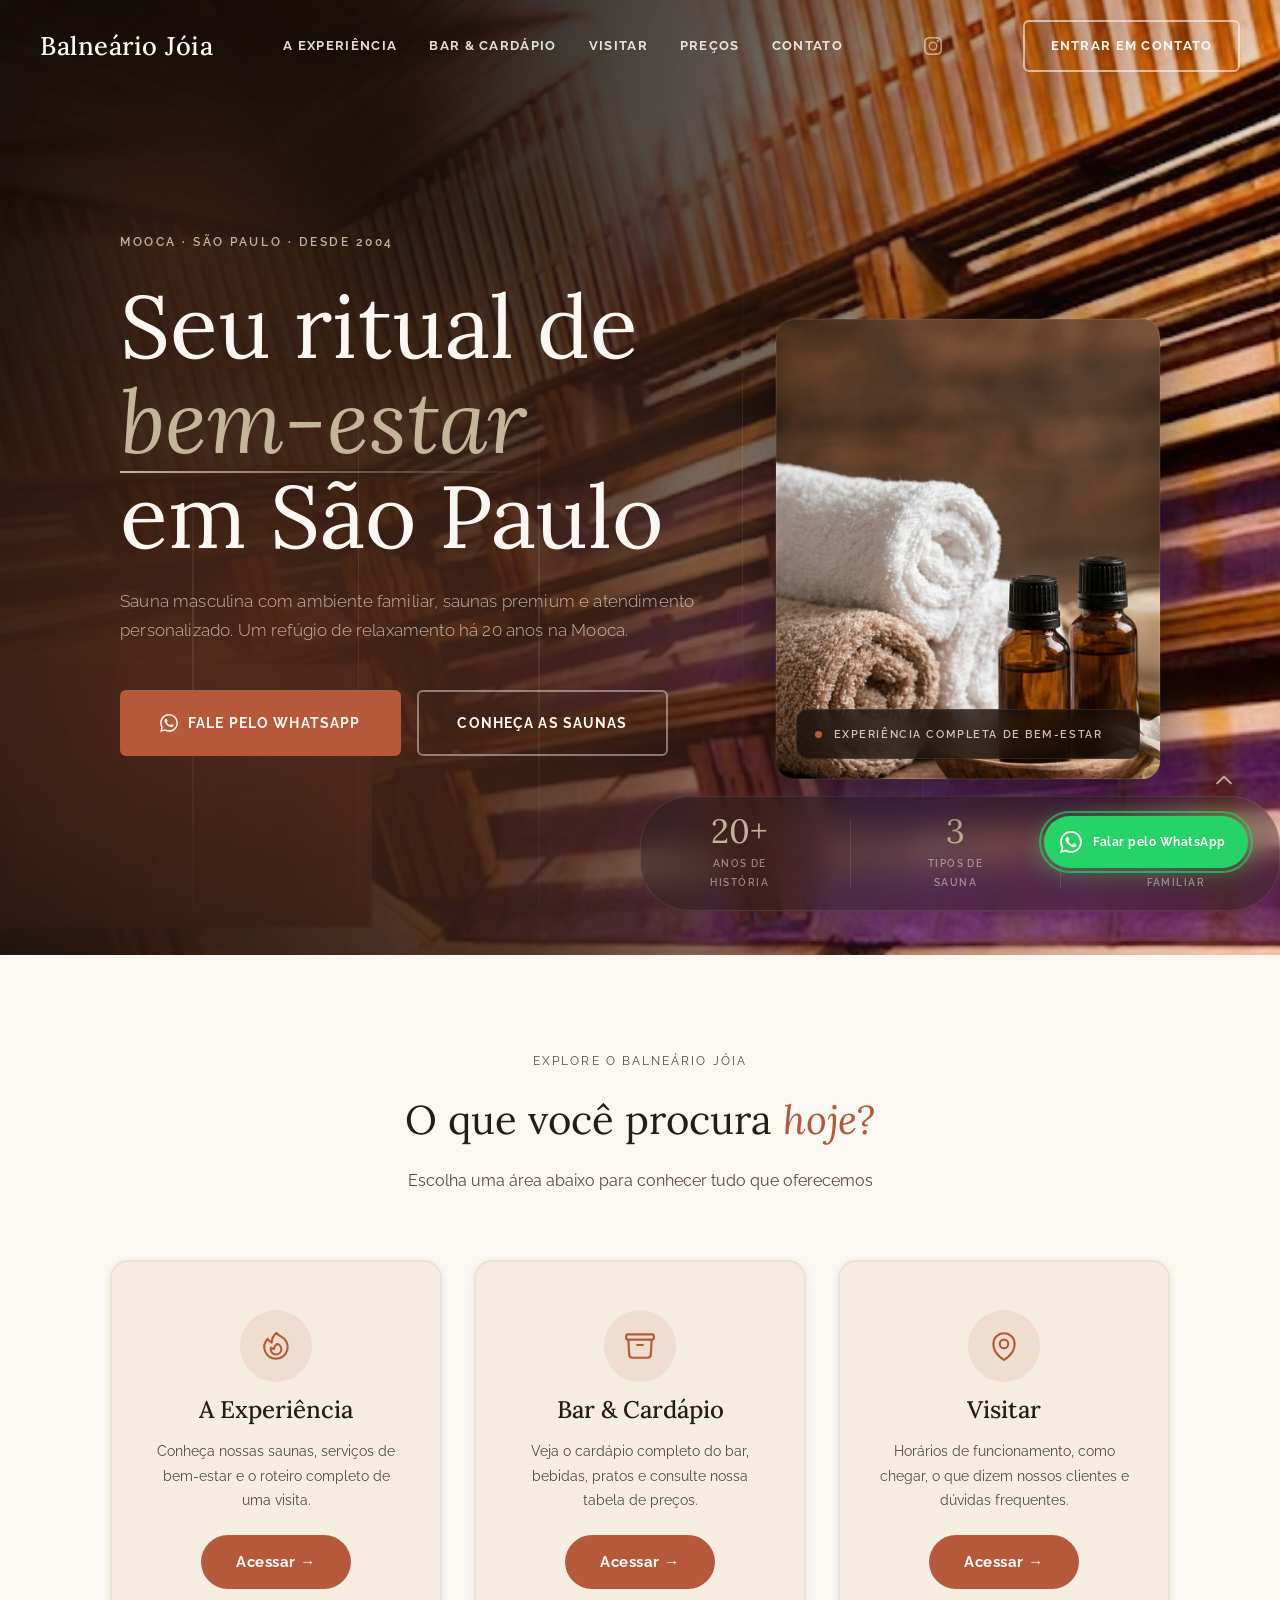
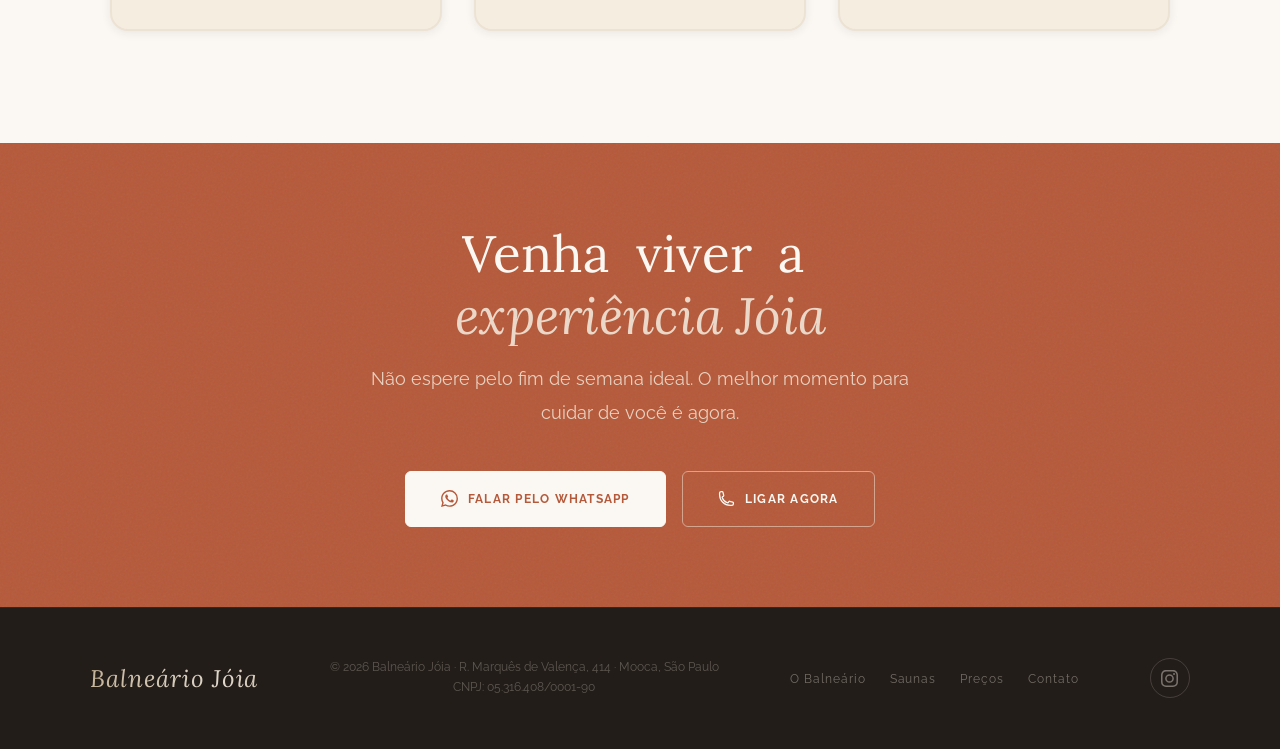
==== commit 278d1113: "Atualiza CNPJ e reestrutura seção de preços Substitui CNPJ placeholder pelo número real (05.316.408/" ====
--- a/index.html
+++ b/index.html
@@ -212,7 +212,7 @@
     <div class="footer-logo">Balneário Jóia</div>
     <p class="footer-copy">
       © 2026 Balneário Jóia · R. Marquês de Valença, 414 · Mooca, São Paulo<br>
-      CNPJ: XX.XXX.XXX/0001-XX
+      CNPJ: 05.316.408/0001-90
     </p>
     <ul class="footer-links">
       <li><a href="#sobre">O Balneário</a></li>
